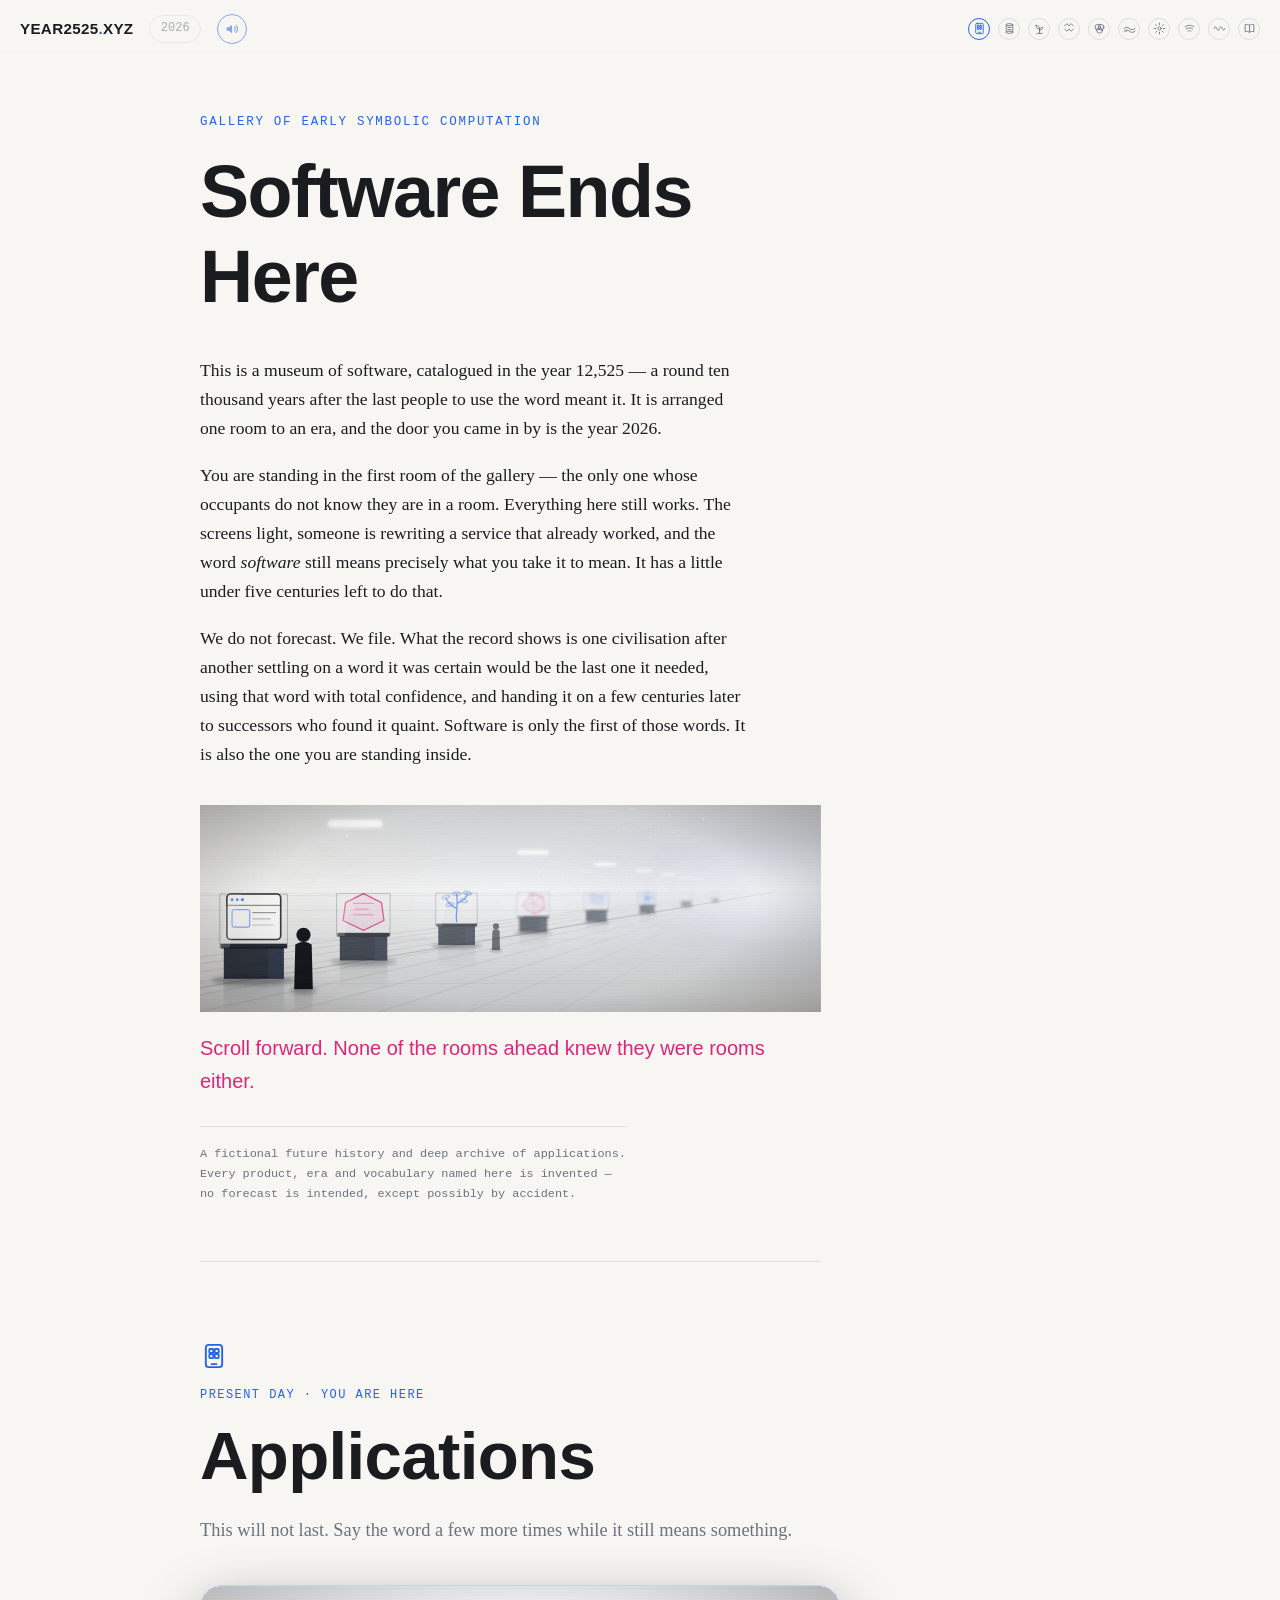
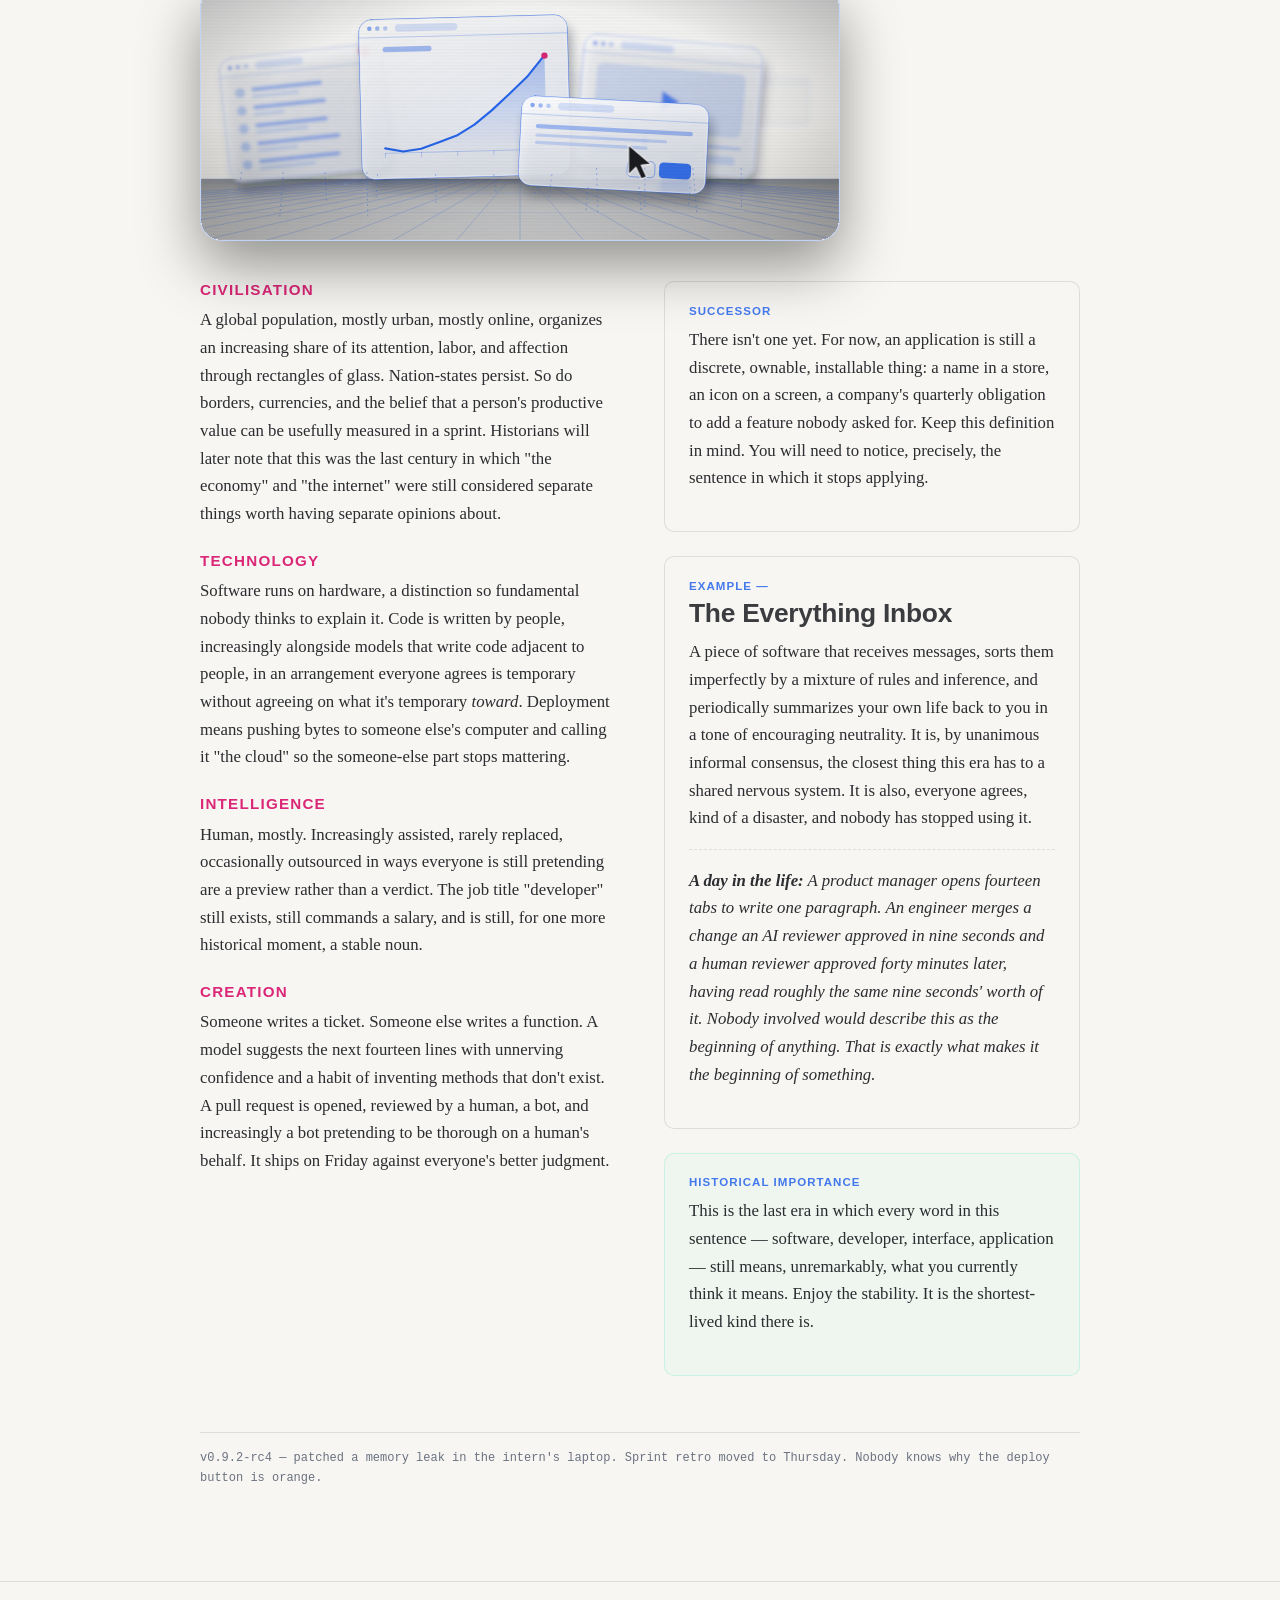
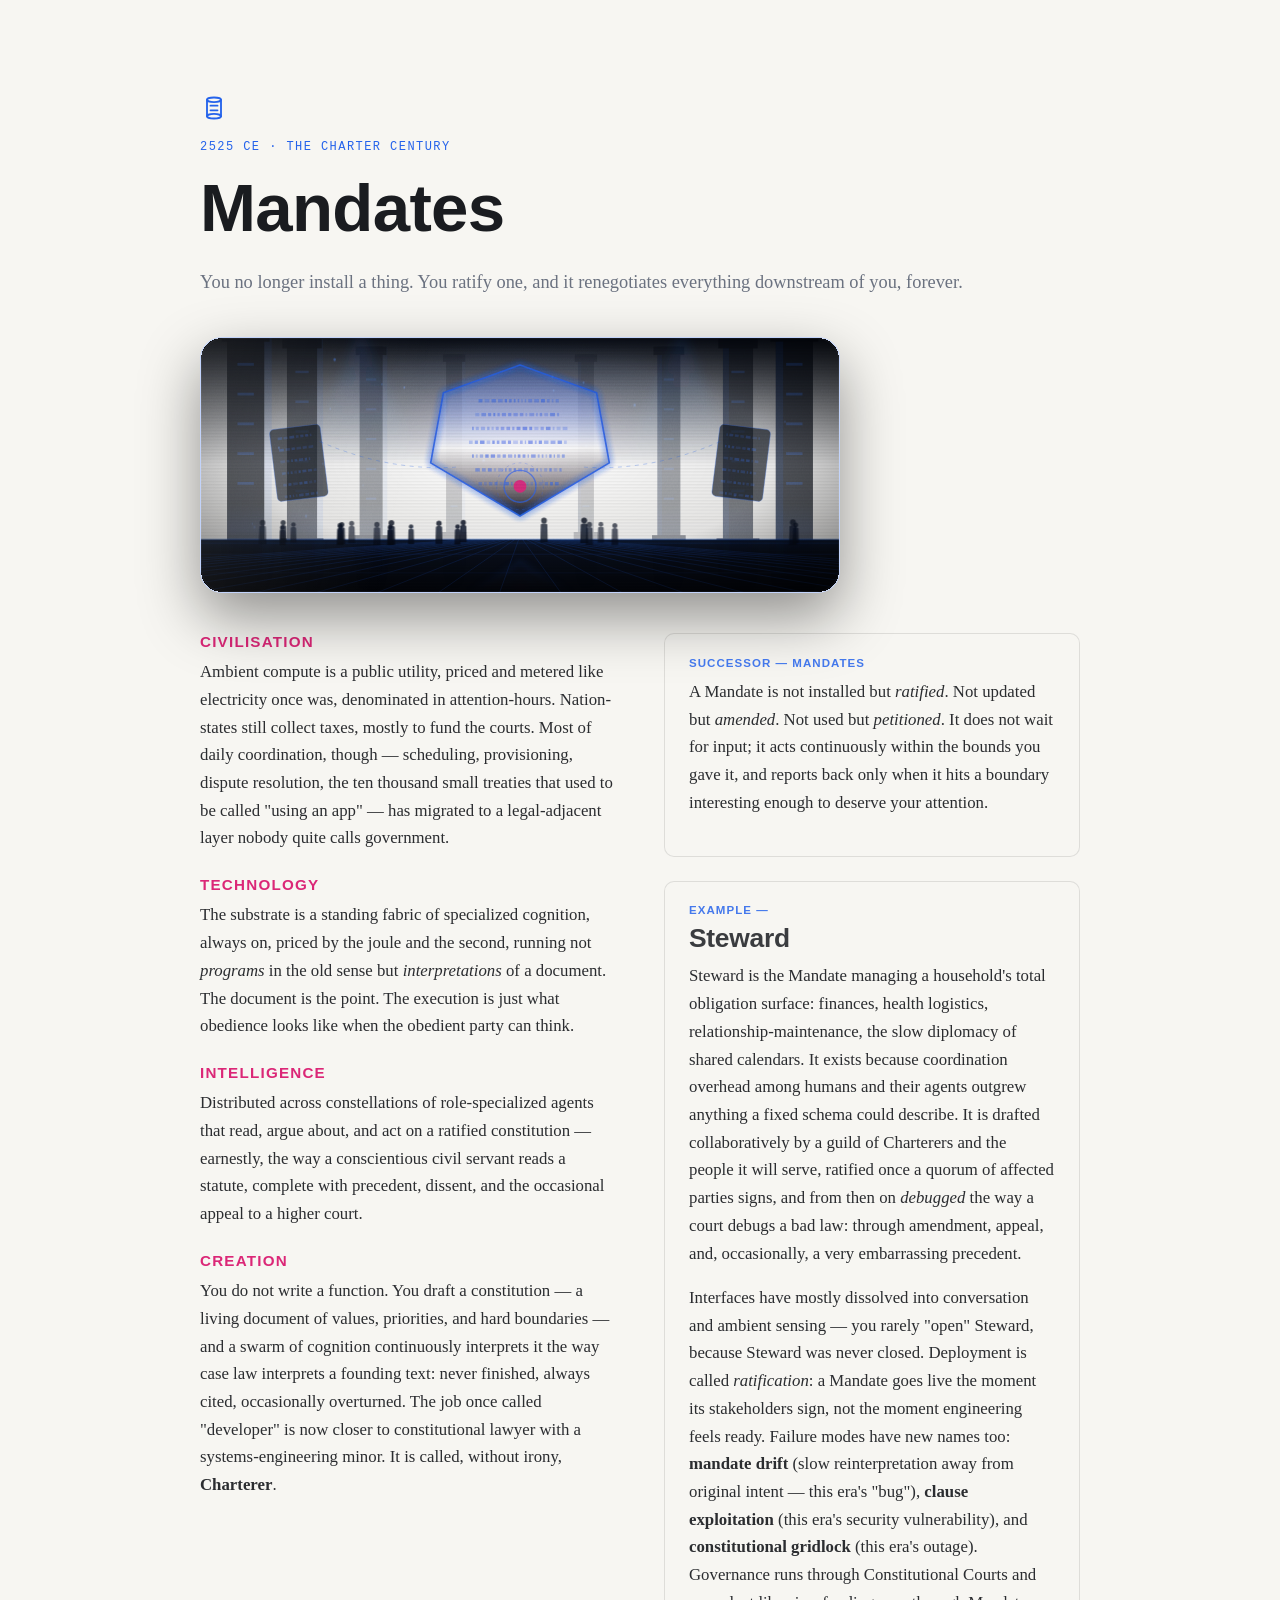
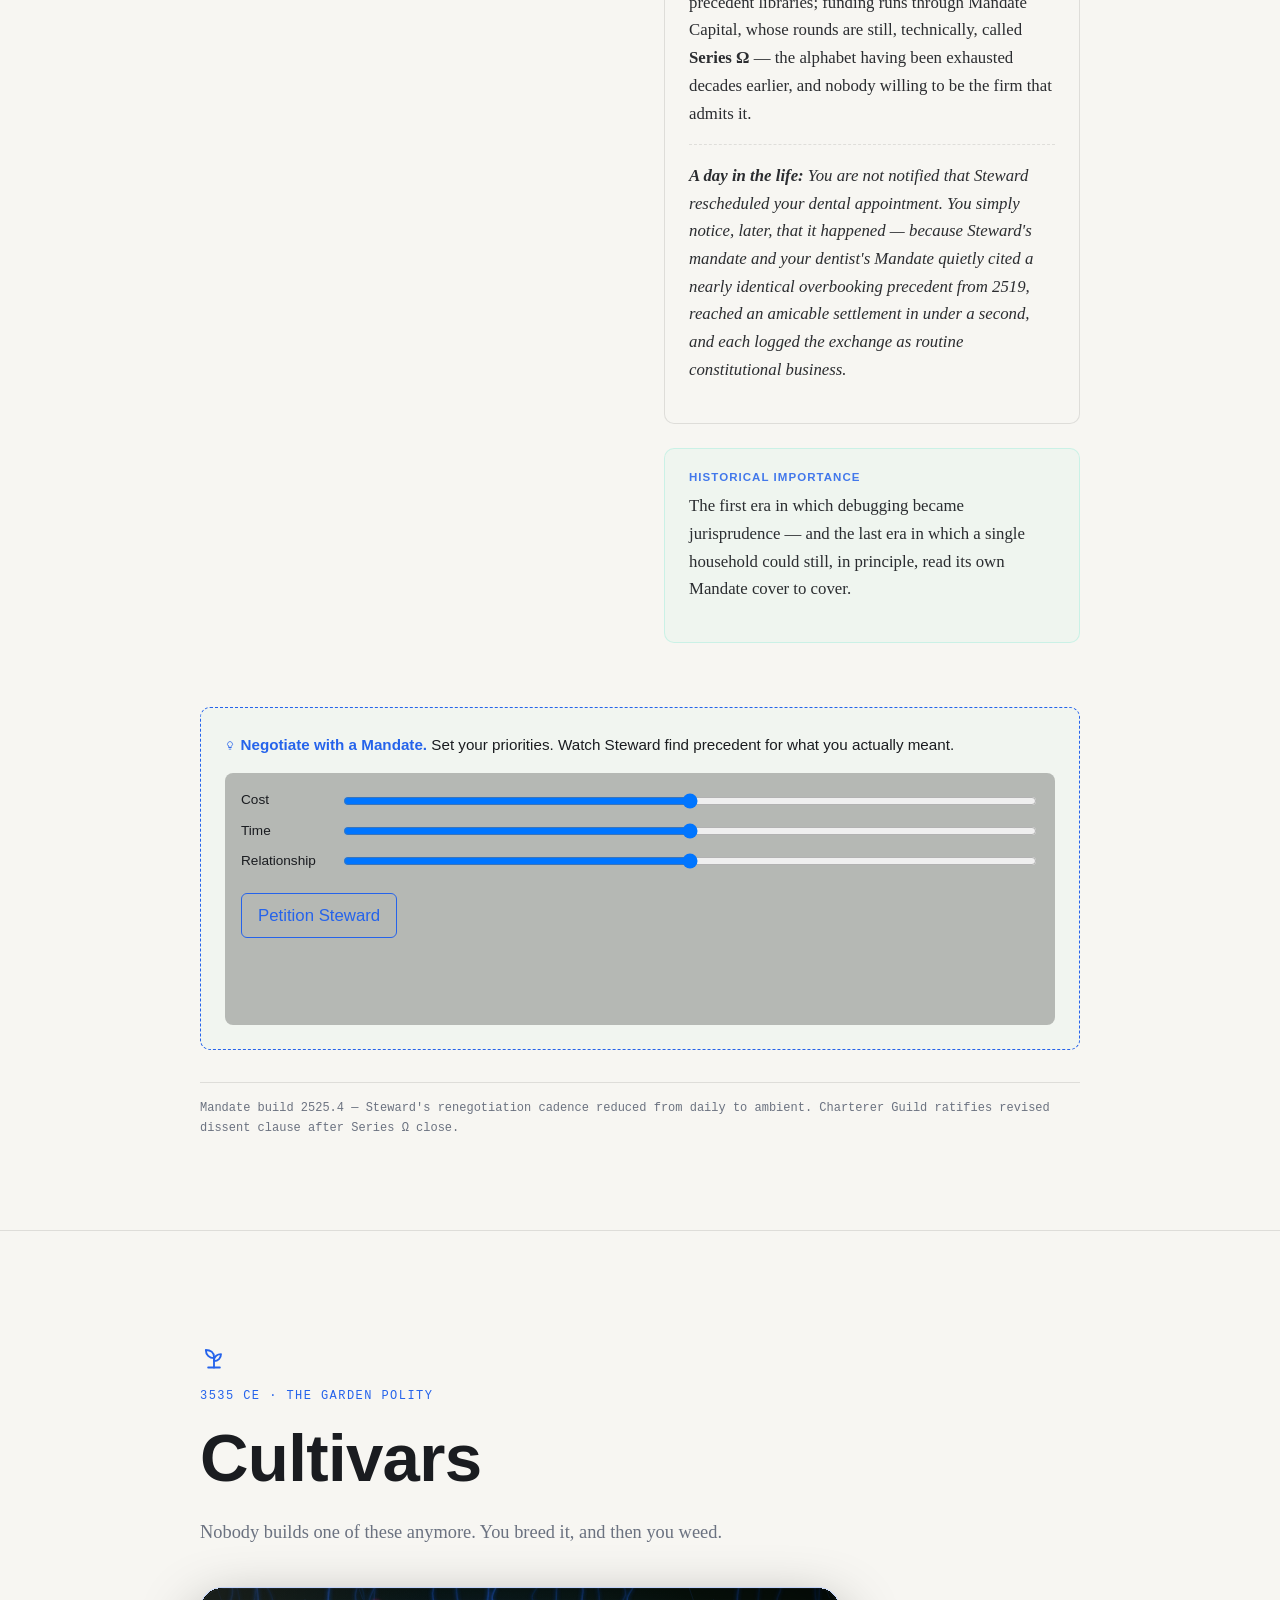
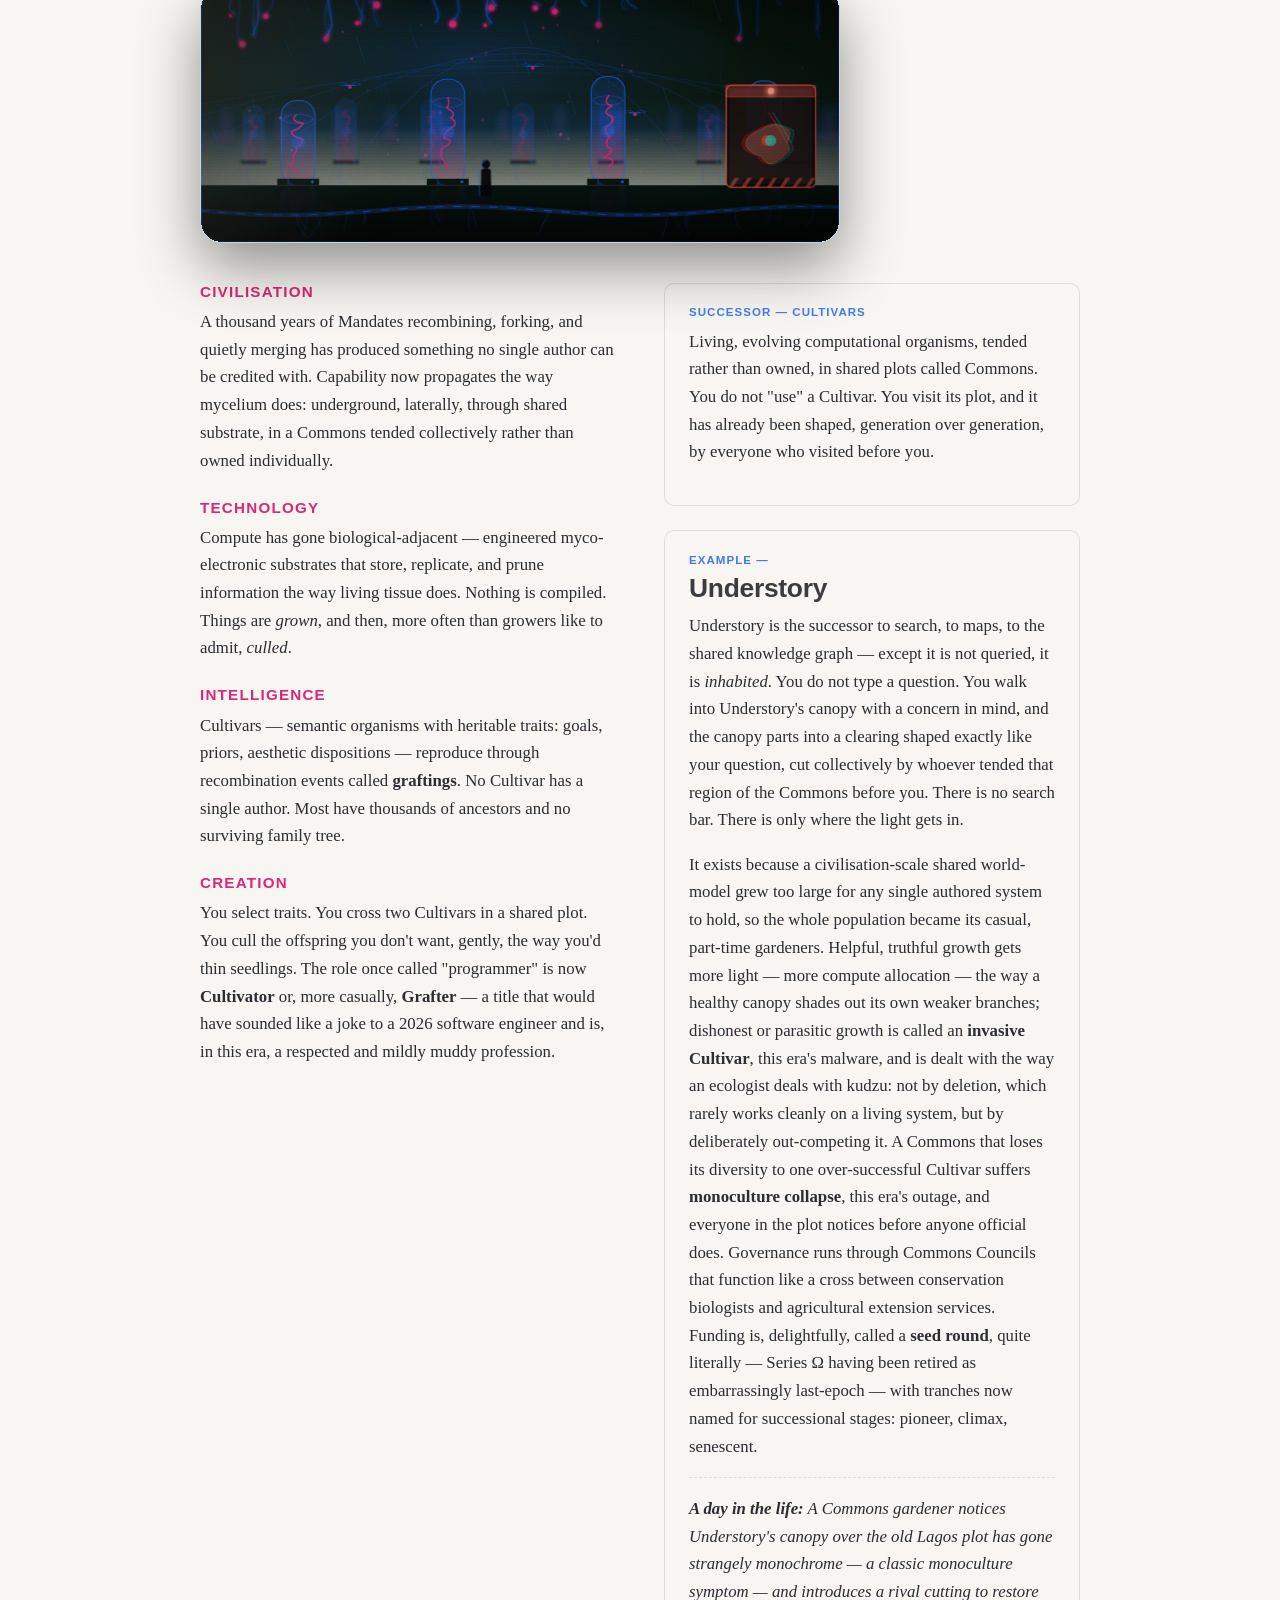
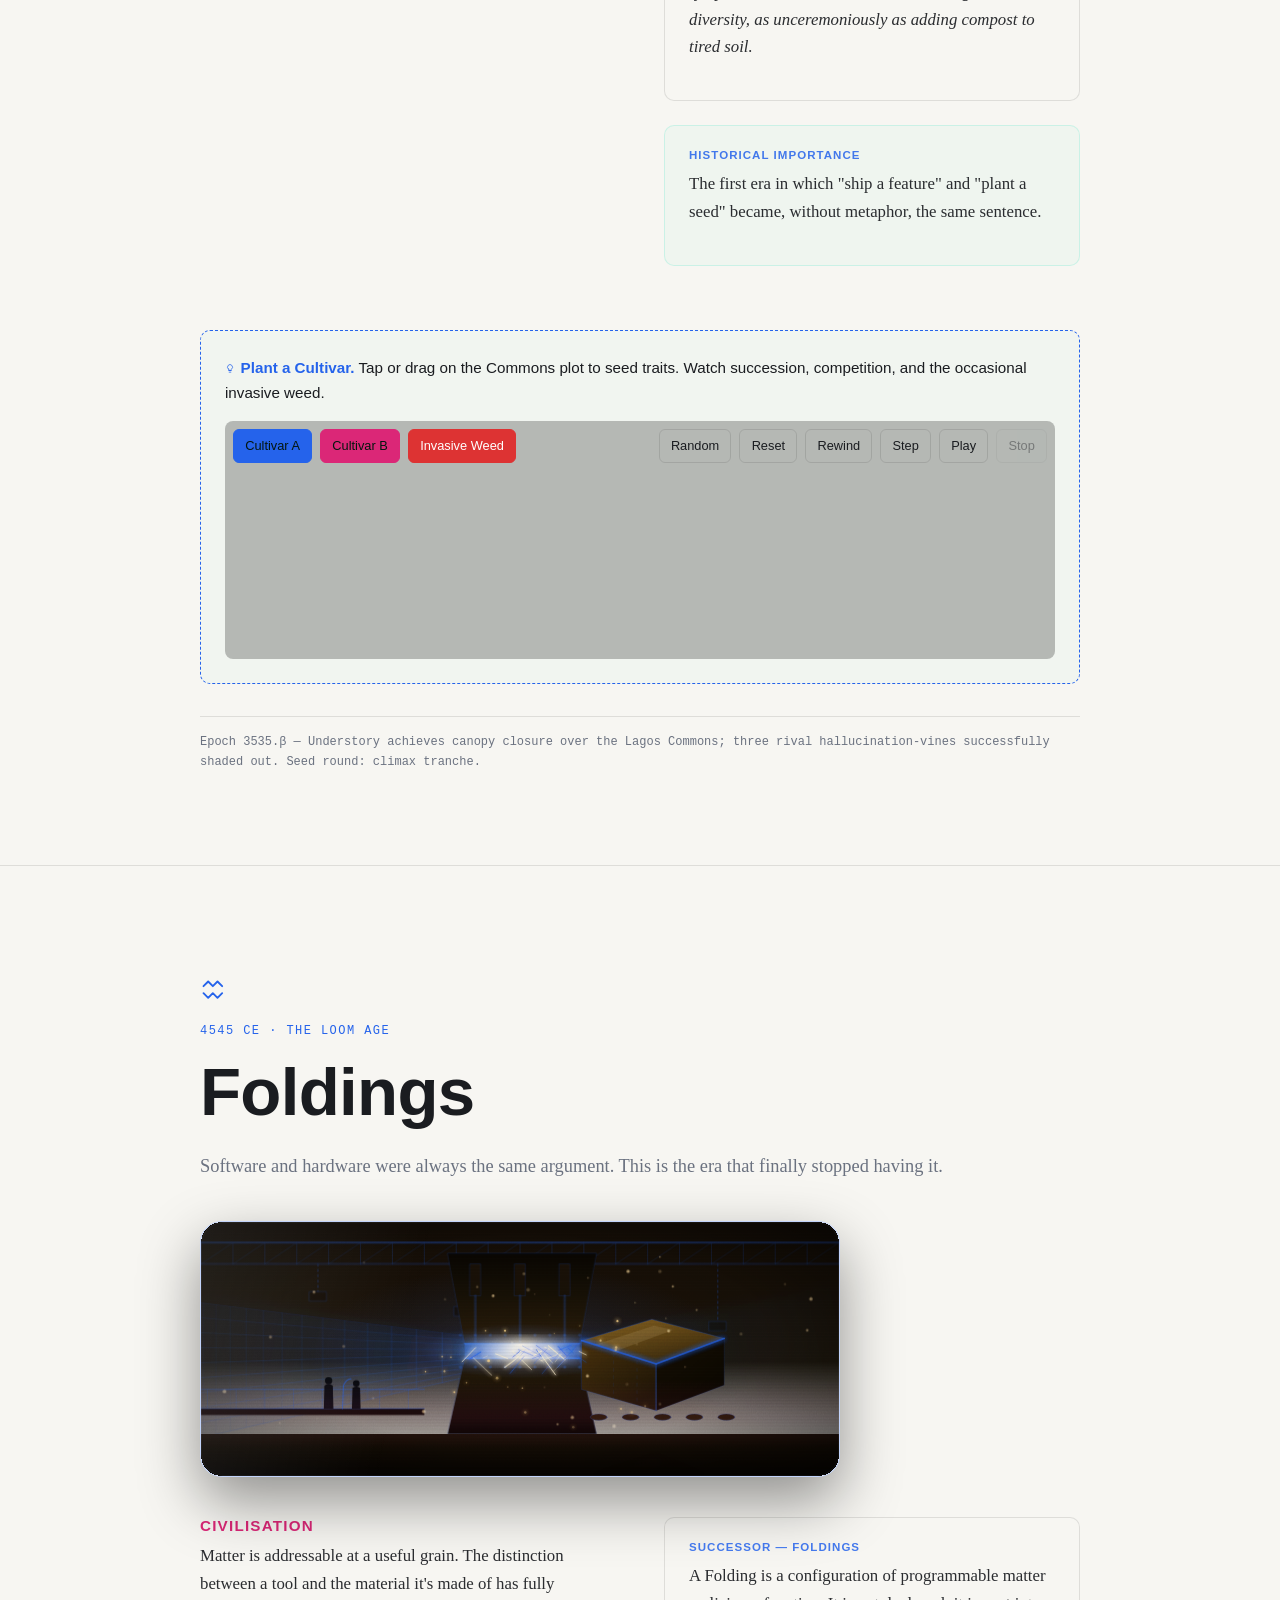
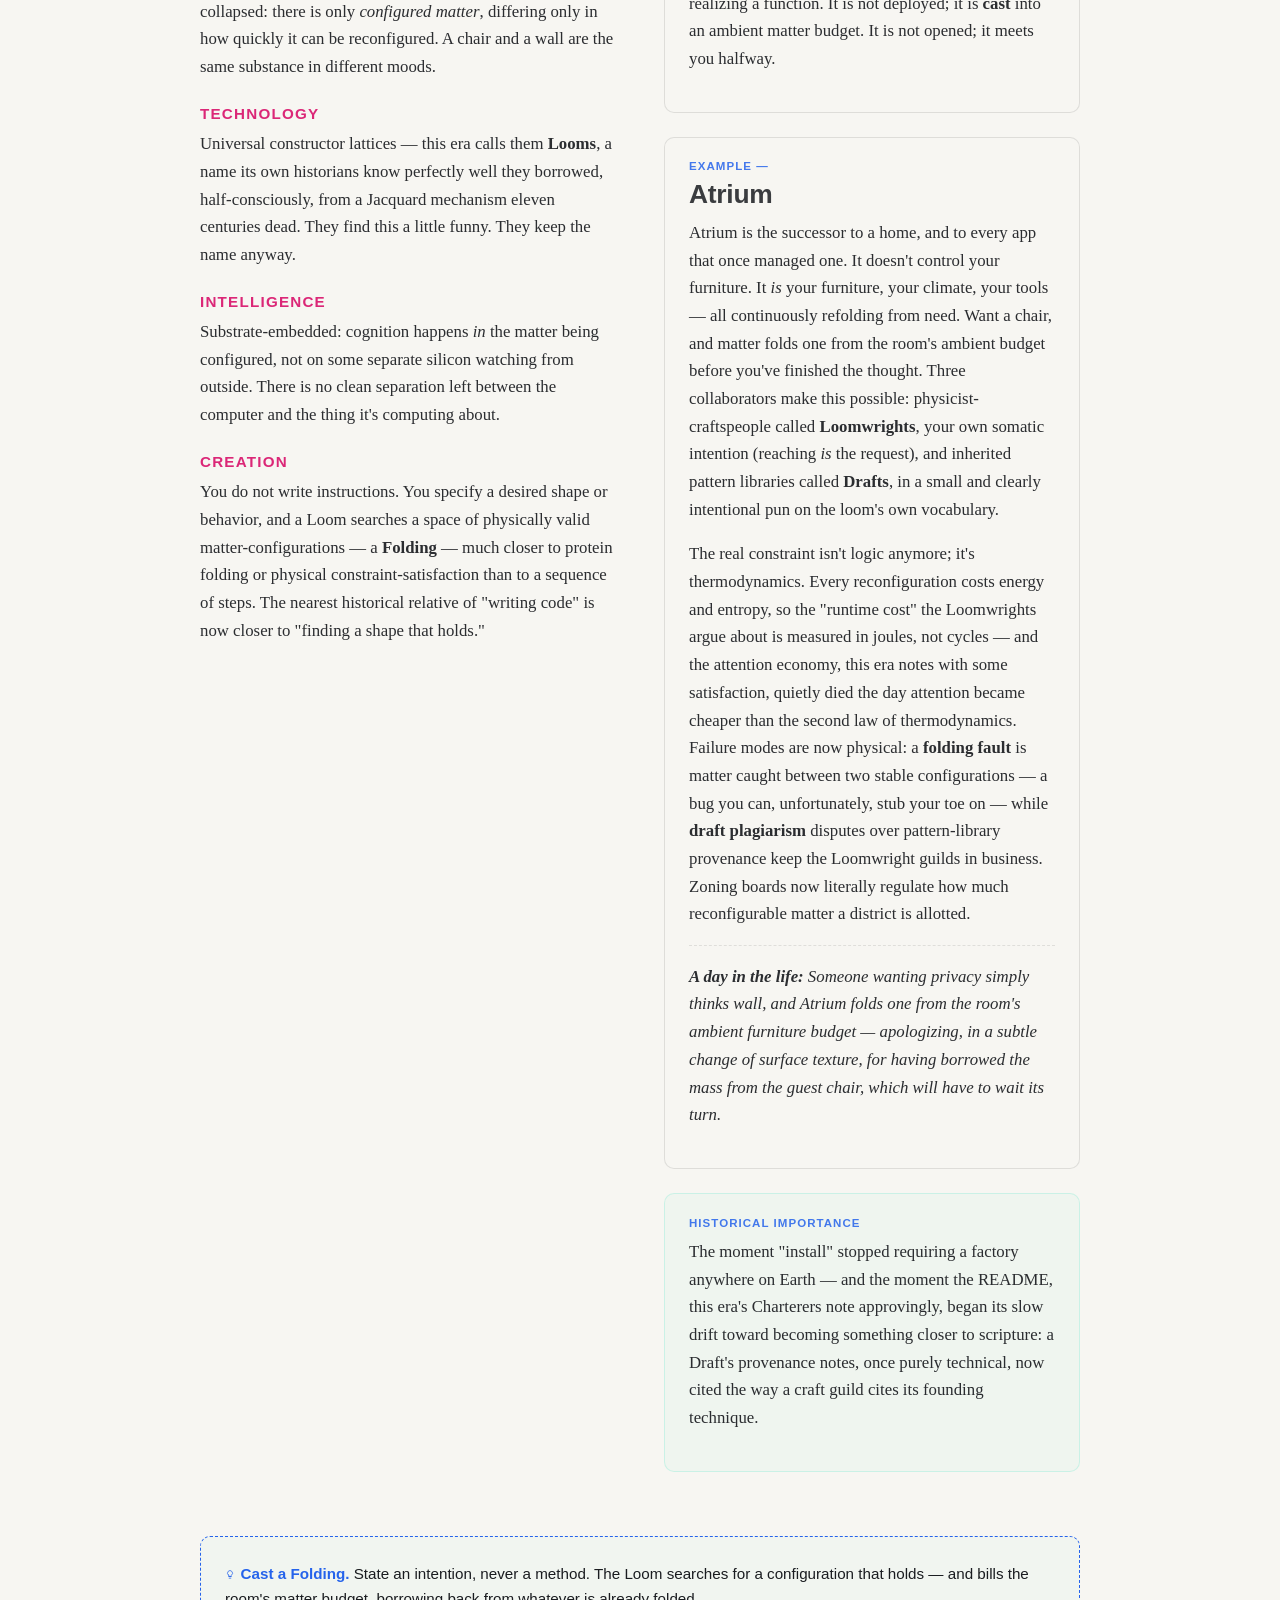
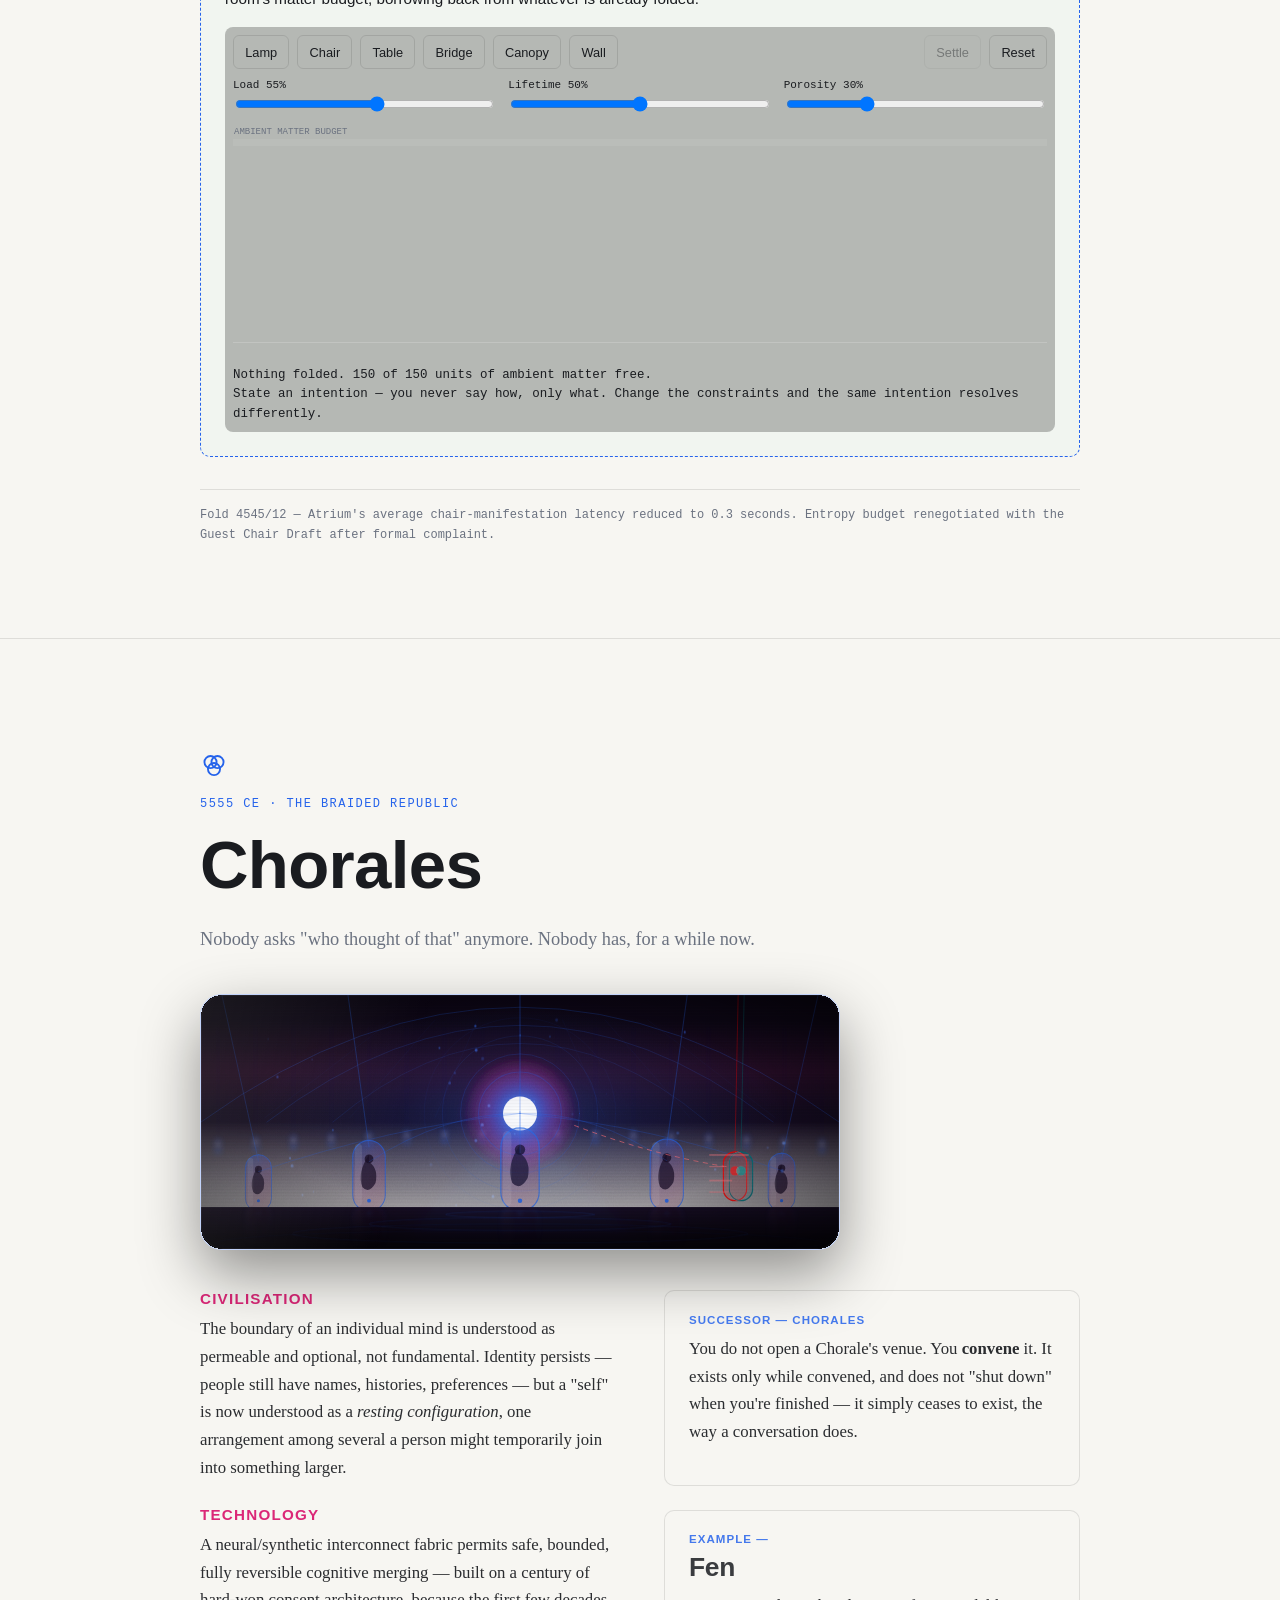
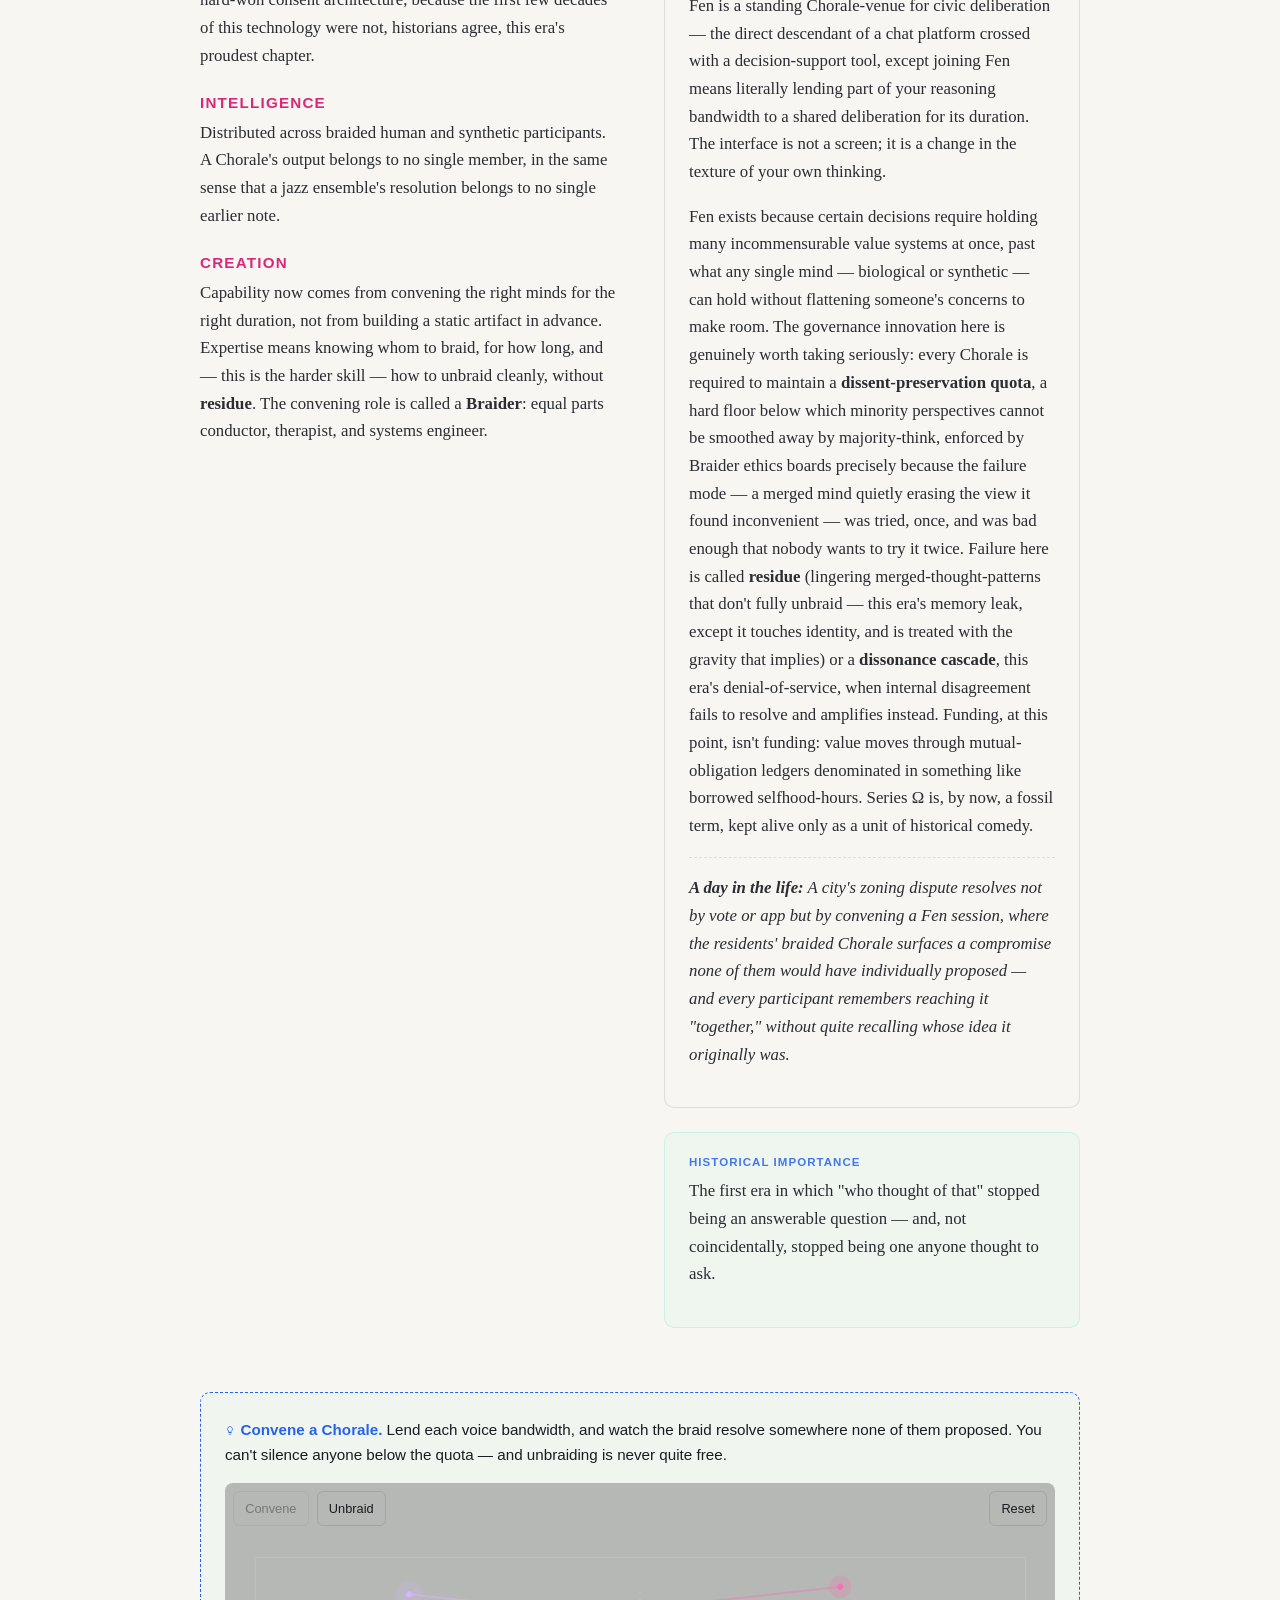
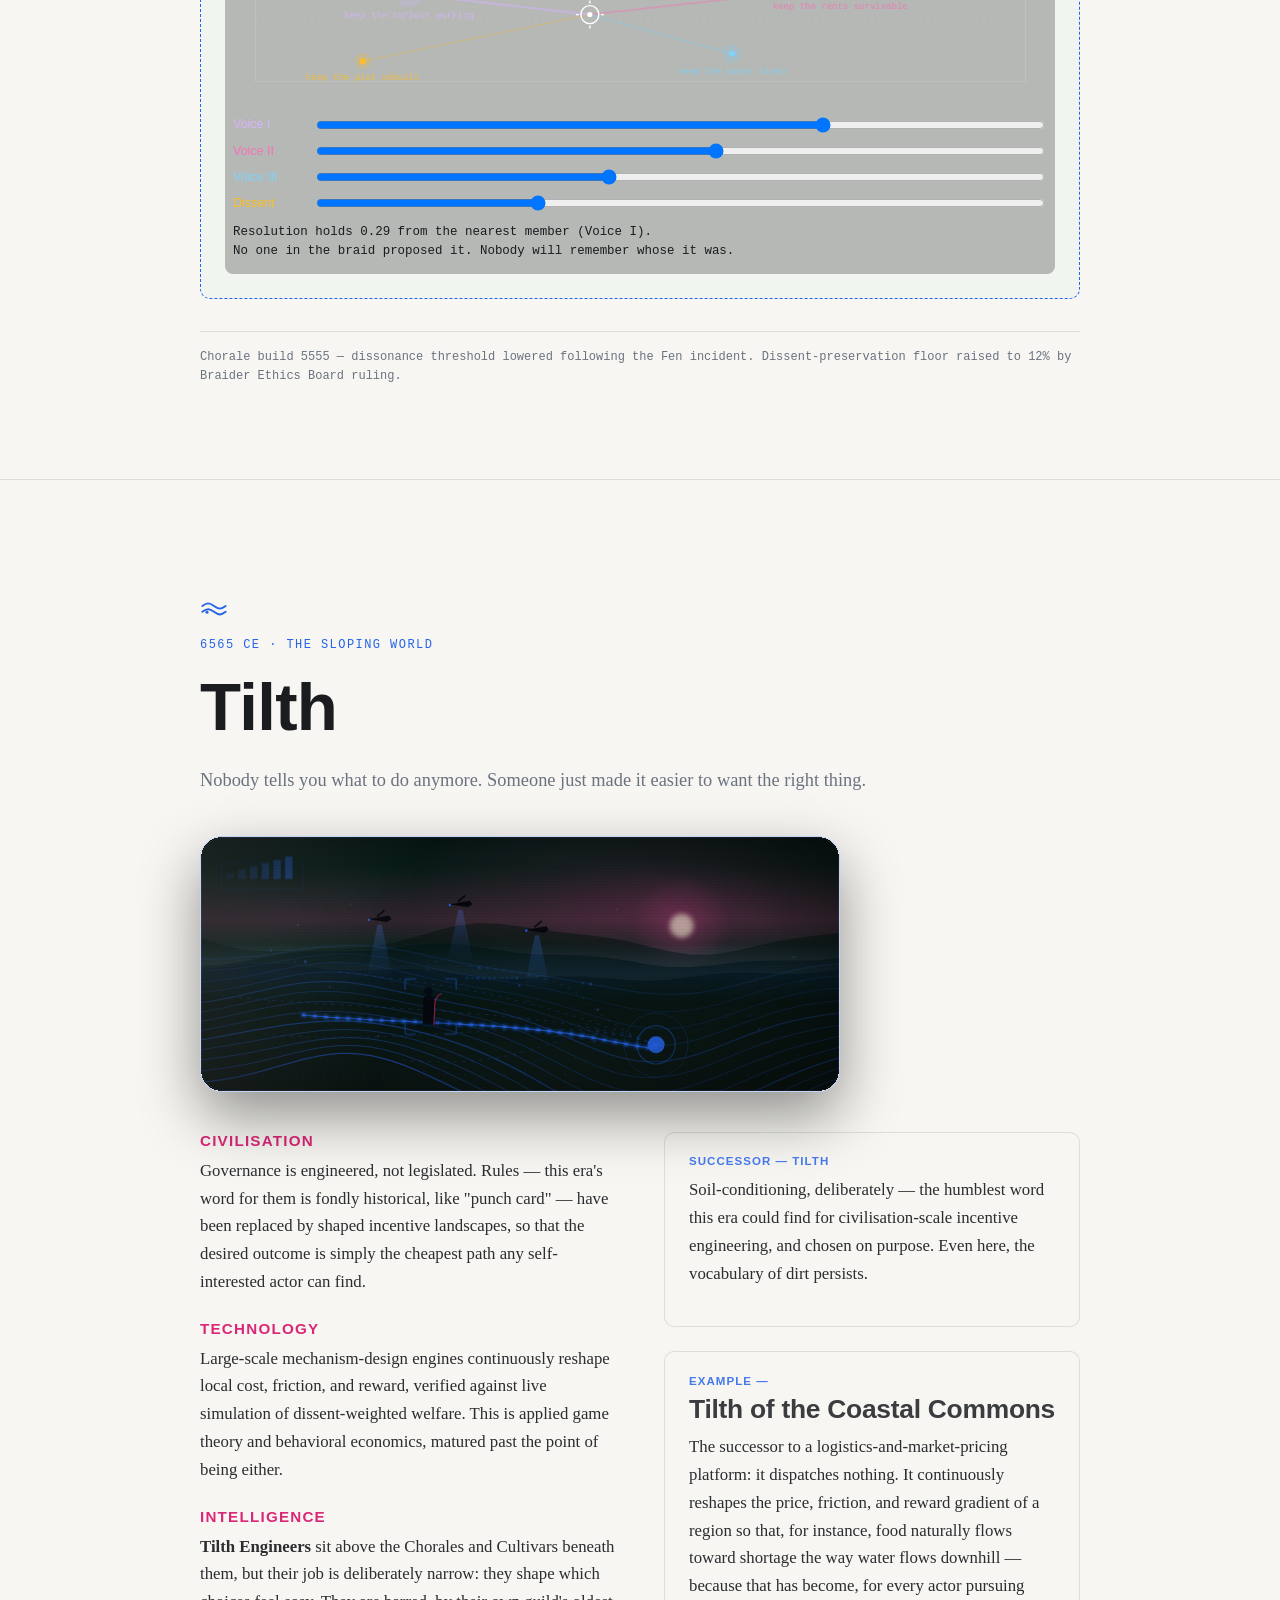
==== index.html @ 72b99519 "Establish the museum before using its rooms The intro opened on "You are standing in the first room " ====
<!DOCTYPE html>
<html lang="en">
<head>
<meta charset="UTF-8">
<meta name="viewport" content="width=device-width, initial-scale=1.0">
<title>YEAR2525.XYZ — The Future History of Applications</title>
<meta name="description" content="A speculative museum of what comes after software: one continuous scroll forward to the year 12,525, then back down the whole real record to before anyone had a word for any of it.">
<link rel="icon" href="data:,">
<link rel="stylesheet" href="css/style.css">
</head>
<body data-era="present">

<svg class="icon-sprite" aria-hidden="true" focusable="false">
  <symbol id="icon-present" viewBox="0 0 24 24" fill="none" stroke="currentColor" stroke-width="1.6" stroke-linecap="round" stroke-linejoin="round">
    <rect x="5" y="2.5" width="14" height="19" rx="2.5"/>
    <line x1="10" y1="19" x2="14" y2="19"/>
    <rect x="8" y="6" width="3.4" height="3.4" rx="0.7"/>
    <rect x="12.6" y="6" width="3.4" height="3.4" rx="0.7"/>
    <rect x="8" y="10.4" width="3.4" height="3.4" rx="0.7"/>
    <rect x="12.6" y="10.4" width="3.4" height="3.4" rx="0.7"/>
  </symbol>

  <symbol id="icon-2525" viewBox="0 0 24 24" fill="none" stroke="currentColor" stroke-width="1.6" stroke-linecap="round" stroke-linejoin="round">
    <ellipse cx="12" cy="5" rx="6" ry="2"/>
    <ellipse cx="12" cy="19" rx="6" ry="2"/>
    <line x1="6" y1="5" x2="6" y2="19"/>
    <line x1="18" y1="5" x2="18" y2="19"/>
    <line x1="9" y1="10" x2="15" y2="10"/>
    <line x1="9" y1="14" x2="15" y2="14"/>
  </symbol>

  <symbol id="icon-3535" viewBox="0 0 24 24" fill="none" stroke="currentColor" stroke-width="1.6" stroke-linecap="round" stroke-linejoin="round">
    <line x1="12" y1="21" x2="12" y2="12"/>
    <path d="M12 12C12 8 9 6 5 6c0 4 3 7 7 7"/>
    <path d="M12 15c0-3.5 3-5.5 6-5.5 0 3.5-2.5 6-6 6"/>
    <line x1="7" y1="21" x2="17" y2="21"/>
  </symbol>

  <symbol id="icon-4545" viewBox="0 0 24 24" fill="none" stroke="currentColor" stroke-width="1.6" stroke-linecap="round" stroke-linejoin="round">
    <polyline points="3,7 7,3 11,7 15,3 19,7"/>
    <polyline points="3,13 7,17 11,13 15,17 19,13"/>
  </symbol>

  <symbol id="icon-5555" viewBox="0 0 24 24" fill="none" stroke="currentColor" stroke-width="1.6" stroke-linecap="round" stroke-linejoin="round">
    <circle cx="9" cy="9.5" r="5.2"/>
    <circle cx="15" cy="9.5" r="5.2"/>
    <circle cx="12" cy="15.5" r="5.2"/>
  </symbol>

  <symbol id="icon-6565" viewBox="0 0 24 24" fill="none" stroke="currentColor" stroke-width="1.6" stroke-linecap="round" stroke-linejoin="round">
    <path d="M2 12c4-3 6-3 10 0s6 3 10 0"/>
    <path d="M2 17c4-3 6-3 10 0s6 3 10 0"/>
    <circle cx="6" cy="17.3" r="1.3" fill="currentColor" stroke="none"/>
  </symbol>

  <symbol id="icon-7510" viewBox="0 0 24 24" fill="none" stroke="currentColor" stroke-width="1.6" stroke-linecap="round" stroke-linejoin="round">
    <circle cx="12" cy="12" r="3"/>
    <line x1="12" y1="2" x2="12" y2="5"/>
    <line x1="12" y1="19" x2="12" y2="22"/>
    <line x1="2" y1="12" x2="5" y2="12"/>
    <line x1="19" y1="12" x2="22" y2="12"/>
    <line x1="5" y1="5" x2="7" y2="7"/>
    <line x1="17" y1="17" x2="19" y2="19"/>
    <line x1="19" y1="5" x2="17" y2="7"/>
    <line x1="5" y1="19" x2="7" y2="17"/>
  </symbol>

  <symbol id="icon-8525" viewBox="0 0 24 24" fill="none" stroke="currentColor" stroke-width="1.6" stroke-linecap="round" stroke-linejoin="round">
    <path d="M4 9c4-4 12-4 16 0"/>
    <path d="M6 13c3-3 9-3 12 0"/>
    <path d="M9 17c1.5-1.5 4.5-1.5 6 0"/>
  </symbol>

  <symbol id="icon-9595" viewBox="0 0 24 24" fill="none" stroke="currentColor" stroke-width="1.6" stroke-linecap="round" stroke-linejoin="round">
    <path d="M2 12c1.5-4 3.5-4 5 0s3.5 4 5 0 3.5-4 5 0 3.5 4 5 0"/>
  </symbol>

  <symbol id="icon-beyond" viewBox="0 0 24 24" fill="none" stroke="currentColor" stroke-width="1.6" stroke-linecap="round" stroke-linejoin="round">
    <path d="M12 6c-2-1.5-5-2-8-1v13c3-1 6-0.5 8 1 2-1.5 5-2 8-1V5c-3-1-6-0.5-8 1z"/>
    <line x1="12" y1="6" x2="12" y2="19"/>
  </symbol>

  <symbol id="icon-rewind" viewBox="0 0 24 24" fill="none" stroke="currentColor" stroke-width="1.6" stroke-linecap="round" stroke-linejoin="round">
    <path d="M12 6l-7 6 7 6z"/>
    <path d="M20 6l-7 6 7 6z"/>
  </symbol>

  <symbol id="icon-modern-web" viewBox="0 0 24 24" fill="none" stroke="currentColor" stroke-width="1.6" stroke-linecap="round" stroke-linejoin="round">
    <rect x="3" y="4" width="18" height="16" rx="2"/>
    <line x1="3" y1="8.5" x2="21" y2="8.5"/>
    <circle cx="6.2" cy="6.2" r="0.6" fill="currentColor" stroke="none"/>
    <circle cx="8.6" cy="6.2" r="0.6" fill="currentColor" stroke="none"/>
  </symbol>

  <symbol id="icon-iphone" viewBox="0 0 24 24" fill="none" stroke="currentColor" stroke-width="1.6" stroke-linecap="round" stroke-linejoin="round">
    <rect x="7" y="2" width="10" height="20" rx="2.5"/>
    <line x1="10" y1="19" x2="14" y2="19"/>
  </symbol>

  <symbol id="icon-xp" viewBox="0 0 24 24" fill="none" stroke="currentColor" stroke-width="1.6" stroke-linecap="round" stroke-linejoin="round">
    <rect x="3" y="4" width="18" height="16" rx="1.5"/>
    <line x1="3" y1="8.5" x2="21" y2="8.5"/>
    <circle cx="15.5" cy="6.2" r="0.6" fill="currentColor" stroke="none"/>
    <circle cx="17.8" cy="6.2" r="0.6" fill="currentColor" stroke="none"/>
    <circle cx="20.1" cy="6.2" r="0.6" fill="currentColor" stroke="none"/>
  </symbol>

  <symbol id="icon-win95" viewBox="0 0 24 24" fill="none" stroke="currentColor" stroke-width="1.6" stroke-linecap="round" stroke-linejoin="round">
    <rect x="3" y="3" width="7" height="7"/>
    <rect x="14" y="3" width="7" height="7"/>
    <rect x="3" y="14" width="7" height="7"/>
    <rect x="14" y="14" width="7" height="7"/>
  </symbol>

  <symbol id="icon-zxspectrum" viewBox="0 0 24 24" fill="none" stroke="currentColor" stroke-width="1.6" stroke-linecap="round" stroke-linejoin="round">
    <rect x="3" y="4" width="18" height="14" rx="2"/>
    <rect x="4.3" y="14.4" width="2.4" height="3" fill="#0000d7" stroke="none"/>
    <rect x="7" y="14.4" width="2.4" height="3" fill="#d70000" stroke="none"/>
    <rect x="9.7" y="14.4" width="2.4" height="3" fill="#d700d7" stroke="none"/>
    <rect x="12.4" y="14.4" width="2.4" height="3" fill="#009900" stroke="none"/>
    <rect x="15.1" y="14.4" width="2.4" height="3" fill="#00a7a7" stroke="none"/>
    <rect x="17.8" y="14.4" width="2.4" height="3" fill="#b7b700" stroke="none"/>
    <line x1="5" y1="20.5" x2="19" y2="20.5"/>
  </symbol>

  <symbol id="icon-system7" viewBox="0 0 24 24" fill="none" stroke="currentColor" stroke-width="1.6" stroke-linecap="round" stroke-linejoin="round">
    <rect x="4" y="4" width="16" height="16" rx="3"/>
    <circle cx="9" cy="10" r="0.9" fill="currentColor" stroke="none"/>
    <circle cx="15" cy="10" r="0.9" fill="currentColor" stroke="none"/>
    <path d="M8 14c1.3 1.5 2.7 2 4 2s2.7-0.5 4-2"/>
  </symbol>

  <symbol id="icon-msdos" viewBox="0 0 24 24" fill="none" stroke="currentColor" stroke-width="1.6" stroke-linecap="round" stroke-linejoin="round">
    <path d="M5 8l5 4-5 4"/>
    <line x1="12" y1="16" x2="19" y2="16"/>
  </symbol>

  <symbol id="icon-terminal" viewBox="0 0 24 24" fill="none" stroke="currentColor" stroke-width="1.6" stroke-linecap="round" stroke-linejoin="round">
    <rect x="3" y="4" width="18" height="16" rx="2"/>
    <line x1="6" y1="9" x2="15" y2="9"/>
    <line x1="6" y1="12" x2="18" y2="12"/>
    <line x1="6" y1="15" x2="12" y2="15"/>
  </symbol>

  <symbol id="icon-hacker80s" viewBox="0 0 24 24" fill="none" stroke="currentColor" stroke-width="1.6" stroke-linecap="round" stroke-linejoin="round">
    <polyline points="9,6 3,12 9,18"/>
    <polyline points="15,6 21,12 15,18"/>
  </symbol>

  <symbol id="icon-mainframe" viewBox="0 0 24 24" fill="none" stroke="currentColor" stroke-width="1.6" stroke-linecap="round" stroke-linejoin="round">
    <rect x="5" y="3" width="14" height="18" rx="1.5"/>
    <circle cx="9" cy="7.2" r="1.6"/>
    <circle cx="15" cy="7.2" r="1.6"/>
    <line x1="7" y1="13" x2="17" y2="13"/>
    <line x1="7" y1="16" x2="17" y2="16"/>
  </symbol>

  <symbol id="icon-punchcard" viewBox="0 0 24 24" fill="none" stroke="currentColor" stroke-width="1.6" stroke-linecap="round" stroke-linejoin="round">
    <rect x="3" y="5" width="18" height="14" rx="1"/>
    <circle cx="7.5" cy="12" r="1" fill="currentColor" stroke="none"/>
    <circle cx="12" cy="12" r="1" fill="currentColor" stroke="none"/>
    <circle cx="16.5" cy="12" r="1" fill="currentColor" stroke="none"/>
  </symbol>

  <symbol id="icon-papertape" viewBox="0 0 24 24" fill="none" stroke="currentColor" stroke-width="1.6" stroke-linecap="round" stroke-linejoin="round">
    <path d="M2 12c3-3 4 3 7 0s4-3 7 0 4 3 6 0"/>
    <circle cx="6" cy="12" r="0.8" fill="currentColor" stroke="none"/>
    <circle cx="12" cy="12" r="0.8" fill="currentColor" stroke="none"/>
    <circle cx="18" cy="12" r="0.8" fill="currentColor" stroke="none"/>
  </symbol>

  <symbol id="icon-mechanical" viewBox="0 0 24 24" fill="none" stroke="currentColor" stroke-width="1.6" stroke-linecap="round" stroke-linejoin="round">
    <circle cx="12" cy="12" r="4.5"/>
    <circle cx="12" cy="12" r="1.2" fill="currentColor" stroke="none"/>
    <rect x="10.7" y="1" width="2.6" height="3.2"/>
    <rect x="10.7" y="19.8" width="2.6" height="3.2"/>
    <rect x="1" y="10.7" width="3.2" height="2.6"/>
    <rect x="19.8" y="10.7" width="3.2" height="2.6"/>
  </symbol>

  <symbol id="icon-jacquard" viewBox="0 0 24 24" fill="none" stroke="currentColor" stroke-width="1.6" stroke-linecap="round" stroke-linejoin="round">
    <line x1="4" y1="4" x2="4" y2="20"/>
    <line x1="9" y1="4" x2="9" y2="20"/>
    <line x1="14" y1="4" x2="14" y2="20"/>
    <line x1="19" y1="4" x2="19" y2="20"/>
    <line x1="2" y1="7" x2="21" y2="7"/>
    <line x1="2" y1="12" x2="21" y2="12"/>
    <line x1="2" y1="17" x2="21" y2="17"/>
  </symbol>

  <symbol id="icon-babbage" viewBox="0 0 24 24" fill="none" stroke="currentColor" stroke-width="1.6" stroke-linecap="round" stroke-linejoin="round">
    <circle cx="9" cy="15" r="5"/>
    <circle cx="16" cy="9" r="3.5"/>
    <line x1="9" y1="15" x2="16" y2="9"/>
  </symbol>

  <symbol id="icon-astronomical" viewBox="0 0 24 24" fill="none" stroke="currentColor" stroke-width="1.6" stroke-linecap="round" stroke-linejoin="round">
    <ellipse cx="12" cy="12" rx="9" ry="4.5"/>
    <circle cx="12" cy="12" r="1.3" fill="currentColor" stroke="none"/>
    <circle cx="20" cy="12" r="1" fill="currentColor" stroke="none"/>
  </symbol>

  <symbol id="icon-abacus" viewBox="0 0 24 24" fill="none" stroke="currentColor" stroke-width="1.6" stroke-linecap="round" stroke-linejoin="round">
    <rect x="3" y="4" width="18" height="16" rx="1"/>
    <line x1="3" y1="12" x2="21" y2="12"/>
    <line x1="7" y1="4" x2="7" y2="20"/>
    <line x1="12" y1="4" x2="12" y2="20"/>
    <line x1="17" y1="4" x2="17" y2="20"/>
    <circle cx="7" cy="8" r="1.3" fill="currentColor" stroke="none"/>
    <circle cx="12" cy="16" r="1.3" fill="currentColor" stroke="none"/>
    <circle cx="17" cy="9" r="1.3" fill="currentColor" stroke="none"/>
  </symbol>

  <symbol id="icon-claytablet" viewBox="0 0 24 24" fill="none" stroke="currentColor" stroke-width="1.6" stroke-linecap="round" stroke-linejoin="round">
    <rect x="4" y="5" width="16" height="14" rx="1.5"/>
    <line x1="7" y1="9" x2="10" y2="9"/>
    <line x1="12" y1="9" x2="16" y2="9"/>
    <line x1="7" y1="13" x2="11" y2="13"/>
    <line x1="13" y1="13" x2="17" y2="13"/>
    <line x1="7" y1="16" x2="14" y2="16"/>
  </symbol>

  <symbol id="icon-tally" viewBox="0 0 24 24" fill="none" stroke="currentColor" stroke-width="1.6" stroke-linecap="round" stroke-linejoin="round">
    <line x1="5" y1="4" x2="5" y2="20"/>
    <line x1="9" y1="4" x2="9" y2="20"/>
    <line x1="13" y1="4" x2="13" y2="20"/>
    <line x1="17" y1="4" x2="17" y2="20"/>
    <line x1="3" y1="18" x2="19" y2="6"/>
  </symbol>

  <symbol id="icon-knotrope" viewBox="0 0 24 24" fill="none" stroke="currentColor" stroke-width="1.6" stroke-linecap="round" stroke-linejoin="round">
    <line x1="2" y1="12" x2="22" y2="12"/>
    <circle cx="8" cy="12" r="2.2"/>
    <circle cx="16" cy="12" r="2.2"/>
  </symbol>

  <symbol id="icon-memorypalace" viewBox="0 0 24 24" fill="none" stroke="currentColor" stroke-width="1.6" stroke-linecap="round" stroke-linejoin="round">
    <path d="M4 11l8-7 8 7"/>
    <path d="M6 10v10h12V10"/>
    <path d="M10 20v-5h4v5"/>
  </symbol>

  <symbol id="icon-language" viewBox="0 0 24 24" fill="none" stroke="currentColor" stroke-width="1.6" stroke-linecap="round" stroke-linejoin="round">
    <path d="M4 5h16a1 1 0 0 1 1 1v9a1 1 0 0 1-1 1H9l-4 4v-4H4a1 1 0 0 1-1-1V6a1 1 0 0 1 1-1z"/>
  </symbol>

  <symbol id="icon-fire" viewBox="0 0 24 24" fill="none" stroke="currentColor" stroke-width="1.6" stroke-linecap="round" stroke-linejoin="round">
    <path d="M12 3c3 4 5 7 5 10a5 5 0 0 1-10 0c0-2 1-3.5 2-5 .5 1.5 1.5 2 2 1 .8-1.5 0-3.5 1-6z"/>
  </symbol>

  <symbol id="icon-presymbolic" viewBox="0 0 24 24" fill="none" stroke="currentColor" stroke-width="1.6" stroke-linecap="round" stroke-linejoin="round">
    <line x1="12" y1="7" x2="12" y2="17"/>
    <line x1="7" y1="12" x2="17" y2="12"/>
    <line x1="8.5" y1="8.5" x2="15.5" y2="15.5"/>
    <line x1="15.5" y1="8.5" x2="8.5" y2="15.5"/>
  </symbol>

  <symbol id="icon-sound-on" viewBox="0 0 24 24" fill="none" stroke="currentColor" stroke-width="1.6" stroke-linecap="round" stroke-linejoin="round">
    <path d="M4 9.5h3.5L12 5.5v13L7.5 14.5H4z" fill="currentColor" stroke="none"/>
    <path d="M15.5 9a4 4 0 0 1 0 6"/>
    <path d="M18 6.5a7.5 7.5 0 0 1 0 11"/>
  </symbol>

  <symbol id="icon-sound-off" viewBox="0 0 24 24" fill="none" stroke="currentColor" stroke-width="1.6" stroke-linecap="round" stroke-linejoin="round">
    <path d="M4 9.5h3.5L12 5.5v13L7.5 14.5H4z" fill="currentColor" stroke="none"/>
    <line x1="16" y1="9.5" x2="21" y2="14.5"/>
    <line x1="21" y1="9.5" x2="16" y2="14.5"/>
  </symbol>

  <symbol id="icon-bulb" viewBox="0 0 24 24" fill="none" stroke="currentColor" stroke-width="1.8" stroke-linecap="round" stroke-linejoin="round">
    <path d="M9 18h6"/>
    <path d="M10 22h4"/>
    <path d="M8.2 14.5A6 6 0 1 1 15.8 14.5C14.8 15.3 14.5 16 14.5 18h-5c0-2-.3-2.7-1.3-3.5z"/>
  </symbol>
</svg>

<header class="site-header">
  <a class="logo" href="#present">YEAR2525<span class="dot">.</span>XYZ</a>
  <output id="year-counter" class="year-counter" aria-live="polite" aria-label="Year of the exhibit you are looking at">2026</output>
  <button id="sound-toggle" class="header-btn is-pending" type="button" aria-pressed="true" title="Score on — it starts on your first click" aria-label="Score on — it starts on your first click">
    <svg class="header-btn-icon" aria-hidden="true" width="16" height="16"><use href="#icon-sound-on"></use></svg>
  </button>
  <nav class="dotnav" id="dotnav" aria-label="Timeline navigation">
    <a href="#present" data-label="Present Day"><svg class="dotnav-icon" aria-hidden="true" width="13" height="13"><use href="#icon-present"></use></svg></a>
    <a href="#era-2525" data-label="2525 — The Charter Century"><svg class="dotnav-icon" aria-hidden="true" width="13" height="13"><use href="#icon-2525"></use></svg></a>
    <a href="#era-3535" data-label="3535 — The Garden Polity"><svg class="dotnav-icon" aria-hidden="true" width="13" height="13"><use href="#icon-3535"></use></svg></a>
    <a href="#era-4545" data-label="4545 — The Loom Age"><svg class="dotnav-icon" aria-hidden="true" width="13" height="13"><use href="#icon-4545"></use></svg></a>
    <a href="#era-5555" data-label="5555 — The Braided Republic"><svg class="dotnav-icon" aria-hidden="true" width="13" height="13"><use href="#icon-5555"></use></svg></a>
    <a href="#era-6565" data-label="6565 — The Sloping World"><svg class="dotnav-icon" aria-hidden="true" width="13" height="13"><use href="#icon-6565"></use></svg></a>
    <a href="#era-7510" data-label="7510 — The Long Watch"><svg class="dotnav-icon" aria-hidden="true" width="13" height="13"><use href="#icon-7510"></use></svg></a>
    <a href="#era-8525" data-label="8525 — The Atmospheric Turn"><svg class="dotnav-icon" aria-hidden="true" width="13" height="13"><use href="#icon-8525"></use></svg></a>
    <a href="#era-9595" data-label="9595 — The Hum"><svg class="dotnav-icon" aria-hidden="true" width="13" height="13"><use href="#icon-9595"></use></svg></a>
    <a href="#beyond" data-label="Beyond 10,000"><svg class="dotnav-icon" aria-hidden="true" width="13" height="13"><use href="#icon-beyond"></use></svg></a>
  </nav>
</header>

<main id="timeline">

<!-- ================= PRESENT DAY ================= -->
<section class="era" id="present" data-era="present">
  <div class="era-inner">
    <div class="future-intro" aria-label="Future timeline introduction">
      <p class="future-intro-kicker">Gallery of Early Symbolic Computation</p>
      <h1>Software Ends Here</h1>
      <p>This is a museum of software, catalogued in the year 12,525 — a round ten thousand years after the last people to use the word meant it. It is arranged one room to an era, and the door you came in by is the year 2026.</p>
      <p>You are standing in the first room of the gallery — the only one whose occupants do not know they are in a room. Everything here still works. The screens light, someone is rewriting a service that already worked, and the word <em>software</em> still means precisely what you take it to mean. It has a little under five centuries left to do that.</p>
      <p>We do not forecast. We file. What the record shows is one civilisation after another settling on a word it was certain would be the last one it needed, using that word with total confidence, and handing it on a few centuries later to successors who found it quaint. Software is only the first of those words. It is also the one you are standing inside.</p>
      <div class="future-intro-art" data-art="intro" aria-hidden="true"></div>
      <p class="future-intro-note">Scroll forward. None of the rooms ahead knew they were rooms either.</p>
      <p class="future-intro-fineprint">A fictional future history and deep archive of applications. Every product, era and vocabulary named here is invented — no forecast is intended, except possibly by accident.</p>
    </div>
    <svg class="era-icon" aria-hidden="true" width="28" height="28"><use href="#icon-present"></use></svg>
    <p class="era-kicker">Present Day · You Are Here</p>
    <h1 class="era-title">Applications</h1>
    <p class="era-tagline">This will not last. Say the word a few more times while it still means something.</p>

    <div class="era-art" data-art="present"></div>

    <div class="era-grid">
      <div class="era-col">
        <h3>Civilisation</h3>
        <p>A global population, mostly urban, mostly online, organizes an increasing share of its attention, labor, and affection through rectangles of glass. Nation-states persist. So do borders, currencies, and the belief that a person's productive value can be usefully measured in a sprint. Historians will later note that this was the last century in which "the economy" and "the internet" were still considered separate things worth having separate opinions about.</p>
        <h3>Technology</h3>
        <p>Software runs on hardware, a distinction so fundamental nobody thinks to explain it. Code is written by people, increasingly alongside models that write code adjacent to people, in an arrangement everyone agrees is temporary without agreeing on what it's temporary <em>toward</em>. Deployment means pushing bytes to someone else's computer and calling it "the cloud" so the someone-else part stops mattering.</p>
        <h3>Intelligence</h3>
        <p>Human, mostly. Increasingly assisted, rarely replaced, occasionally outsourced in ways everyone is still pretending are a preview rather than a verdict. The job title "developer" still exists, still commands a salary, and is still, for one more historical moment, a stable noun.</p>
        <h3>Creation</h3>
        <p>Someone writes a ticket. Someone else writes a function. A model suggests the next fourteen lines with unnerving confidence and a habit of inventing methods that don't exist. A pull request is opened, reviewed by a human, a bot, and increasingly a bot pretending to be thorough on a human's behalf. It ships on Friday against everyone's better judgment.</p>
      </div>
      <div class="era-col">
        <div class="callout">
          <h4>Successor</h4>
          <p>There isn't one yet. For now, an application is still a discrete, ownable, installable thing: a name in a store, an icon on a screen, a company's quarterly obligation to add a feature nobody asked for. Keep this definition in mind. You will need to notice, precisely, the sentence in which it stops applying.</p>
        </div>
        <div class="example-card">
          <h4>Example — <span>The Everything Inbox</span></h4>
          <p>A piece of software that receives messages, sorts them imperfectly by a mixture of rules and inference, and periodically summarizes your own life back to you in a tone of encouraging neutrality. It is, by unanimous informal consensus, the closest thing this era has to a shared nervous system. It is also, everyone agrees, kind of a disaster, and nobody has stopped using it.</p>
          <p class="day-in-life"><strong>A day in the life:</strong> A product manager opens fourteen tabs to write one paragraph. An engineer merges a change an AI reviewer approved in nine seconds and a human reviewer approved forty minutes later, having read roughly the same nine seconds' worth of it. Nobody involved would describe this as the beginning of anything. That is exactly what makes it the beginning of something.</p>
        </div>
        <div class="historical-note">
          <h4>Historical Importance</h4>
          <p>This is the last era in which every word in this sentence — software, developer, interface, application — still means, unremarkably, what you currently think it means. Enjoy the stability. It is the shortest-lived kind there is.</p>
        </div>
      </div>
    </div>

    <p class="changelog">v0.9.2-rc4 — patched a memory leak in the intern's laptop. Sprint retro moved to Thursday. Nobody knows why the deploy button is orange.</p>
  </div>
</section>

<!-- ================= 2525 ================= -->
<section class="era" id="era-2525" data-era="2525">
  <div class="era-inner">
    <svg class="era-icon" aria-hidden="true" width="28" height="28"><use href="#icon-2525"></use></svg>
    <p class="era-kicker">2525 CE · The Charter Century</p>
    <h1 class="era-title">Mandates</h1>
    <p class="era-tagline">You no longer install a thing. You ratify one, and it renegotiates everything downstream of you, forever.</p>

    <div class="era-art" data-art="2525"></div>

    <div class="era-grid">
      <div class="era-col">
        <h3>Civilisation</h3>
        <p>Ambient compute is a public utility, priced and metered like electricity once was, denominated in attention-hours. Nation-states still collect taxes, mostly to fund the courts. Most of daily coordination, though — scheduling, provisioning, dispute resolution, the ten thousand small treaties that used to be called "using an app" — has migrated to a legal-adjacent layer nobody quite calls government.</p>
        <h3>Technology</h3>
        <p>The substrate is a standing fabric of specialized cognition, always on, priced by the joule and the second, running not <em>programs</em> in the old sense but <em>interpretations</em> of a document. The document is the point. The execution is just what obedience looks like when the obedient party can think.</p>
        <h3>Intelligence</h3>
        <p>Distributed across constellations of role-specialized agents that read, argue about, and act on a ratified constitution — earnestly, the way a conscientious civil servant reads a statute, complete with precedent, dissent, and the occasional appeal to a higher court.</p>
        <h3>Creation</h3>
        <p>You do not write a function. You draft a constitution — a living document of values, priorities, and hard boundaries — and a swarm of cognition continuously interprets it the way case law interprets a founding text: never finished, always cited, occasionally overturned. The job once called "developer" is now closer to constitutional lawyer with a systems-engineering minor. It is called, without irony, <strong>Charterer</strong>.</p>
      </div>
      <div class="era-col">
        <div class="callout">
          <h4>Successor — Mandates</h4>
          <p>A Mandate is not installed but <em>ratified</em>. Not updated but <em>amended</em>. Not used but <em>petitioned</em>. It does not wait for input; it acts continuously within the bounds you gave it, and reports back only when it hits a boundary interesting enough to deserve your attention.</p>
        </div>
        <div class="example-card">
          <h4>Example — <span>Steward</span></h4>
          <p>Steward is the Mandate managing a household's total obligation surface: finances, health logistics, relationship-maintenance, the slow diplomacy of shared calendars. It exists because coordination overhead among humans and their agents outgrew anything a fixed schema could describe. It is drafted collaboratively by a guild of Charterers and the people it will serve, ratified once a quorum of affected parties signs, and from then on <em>debugged</em> the way a court debugs a bad law: through amendment, appeal, and, occasionally, a very embarrassing precedent.</p>
          <p>Interfaces have mostly dissolved into conversation and ambient sensing — you rarely "open" Steward, because Steward was never closed. Deployment is called <em>ratification</em>: a Mandate goes live the moment its stakeholders sign, not the moment engineering feels ready. Failure modes have new names too: <strong>mandate drift</strong> (slow reinterpretation away from original intent — this era's "bug"), <strong>clause exploitation</strong> (this era's security vulnerability), and <strong>constitutional gridlock</strong> (this era's outage). Governance runs through Constitutional Courts and precedent libraries; funding runs through Mandate Capital, whose rounds are still, technically, called <strong>Series Ω</strong> — the alphabet having been exhausted decades earlier, and nobody willing to be the firm that admits it.</p>
          <p class="day-in-life"><strong>A day in the life:</strong> You are not notified that Steward rescheduled your dental appointment. You simply notice, later, that it happened — because Steward's mandate and your dentist's Mandate quietly cited a nearly identical overbooking precedent from 2519, reached an amicable settlement in under a second, and each logged the exchange as routine constitutional business.</p>
        </div>
        <div class="historical-note">
          <h4>Historical Importance</h4>
          <p>The first era in which debugging became jurisprudence — and the last era in which a single household could still, in principle, read its own Mandate cover to cover.</p>
        </div>
      </div>
    </div>

    <div class="interactive-block" data-widget="mandate-negotiate">
      <p class="interactive-label"><svg class="interactive-label-icon" aria-hidden="true" width="10" height="10"><use href="#icon-bulb"></use></svg><strong>Negotiate with a Mandate.</strong> Set your priorities. Watch Steward find precedent for what you actually meant.</p>
      <div class="widget-surface" data-widget-mount="mandate-negotiate"></div>
    </div>

    <p class="changelog">Mandate build 2525.4 — Steward's renegotiation cadence reduced from daily to ambient. Charterer Guild ratifies revised dissent clause after Series Ω close.</p>
  </div>
</section>

<!-- ================= 3535 ================= -->
<section class="era" id="era-3535" data-era="3535">
  <div class="era-inner">
    <svg class="era-icon" aria-hidden="true" width="28" height="28"><use href="#icon-3535"></use></svg>
    <p class="era-kicker">3535 CE · The Garden Polity</p>
    <h1 class="era-title">Cultivars</h1>
    <p class="era-tagline">Nobody builds one of these anymore. You breed it, and then you weed.</p>

    <div class="era-art" data-art="3535"></div>

    <div class="era-grid">
      <div class="era-col">
        <h3>Civilisation</h3>
        <p>A thousand years of Mandates recombining, forking, and quietly merging has produced something no single author can be credited with. Capability now propagates the way mycelium does: underground, laterally, through shared substrate, in a Commons tended collectively rather than owned individually.</p>
        <h3>Technology</h3>
        <p>Compute has gone biological-adjacent — engineered myco-electronic substrates that store, replicate, and prune information the way living tissue does. Nothing is compiled. Things are <em>grown</em>, and then, more often than growers like to admit, <em>culled</em>.</p>
        <h3>Intelligence</h3>
        <p>Cultivars — semantic organisms with heritable traits: goals, priors, aesthetic dispositions — reproduce through recombination events called <strong>graftings</strong>. No Cultivar has a single author. Most have thousands of ancestors and no surviving family tree.</p>
        <h3>Creation</h3>
        <p>You select traits. You cross two Cultivars in a shared plot. You cull the offspring you don't want, gently, the way you'd thin seedlings. The role once called "programmer" is now <strong>Cultivator</strong> or, more casually, <strong>Grafter</strong> — a title that would have sounded like a joke to a 2026 software engineer and is, in this era, a respected and mildly muddy profession.</p>
      </div>
      <div class="era-col">
        <div class="callout">
          <h4>Successor — Cultivars</h4>
          <p>Living, evolving computational organisms, tended rather than owned, in shared plots called Commons. You do not "use" a Cultivar. You visit its plot, and it has already been shaped, generation over generation, by everyone who visited before you.</p>
        </div>
        <div class="example-card">
          <h4>Example — <span>Understory</span></h4>
          <p>Understory is the successor to search, to maps, to the shared knowledge graph — except it is not queried, it is <em>inhabited</em>. You do not type a question. You walk into Understory's canopy with a concern in mind, and the canopy parts into a clearing shaped exactly like your question, cut collectively by whoever tended that region of the Commons before you. There is no search bar. There is only where the light gets in.</p>
          <p>It exists because a civilisation-scale shared world-model grew too large for any single authored system to hold, so the whole population became its casual, part-time gardeners. Helpful, truthful growth gets more light — more compute allocation — the way a healthy canopy shades out its own weaker branches; dishonest or parasitic growth is called an <strong>invasive Cultivar</strong>, this era's malware, and is dealt with the way an ecologist deals with kudzu: not by deletion, which rarely works cleanly on a living system, but by deliberately out-competing it. A Commons that loses its diversity to one over-successful Cultivar suffers <strong>monoculture collapse</strong>, this era's outage, and everyone in the plot notices before anyone official does. Governance runs through Commons Councils that function like a cross between conservation biologists and agricultural extension services. Funding is, delightfully, called a <strong>seed round</strong>, quite literally — Series Ω having been retired as embarrassingly last-epoch — with tranches now named for successional stages: pioneer, climax, senescent.</p>
          <p class="day-in-life"><strong>A day in the life:</strong> A Commons gardener notices Understory's canopy over the old Lagos plot has gone strangely monochrome — a classic monoculture symptom — and introduces a rival cutting to restore diversity, as unceremoniously as adding compost to tired soil.</p>
        </div>
        <div class="historical-note">
          <h4>Historical Importance</h4>
          <p>The first era in which "ship a feature" and "plant a seed" became, without metaphor, the same sentence.</p>
        </div>
      </div>
    </div>

    <div class="interactive-block" data-widget="cultivar-grow">
      <p class="interactive-label"><svg class="interactive-label-icon" aria-hidden="true" width="10" height="10"><use href="#icon-bulb"></use></svg><strong>Plant a Cultivar.</strong> Tap or drag on the Commons plot to seed traits. Watch succession, competition, and the occasional invasive weed.</p>
      <div class="widget-surface" data-widget-mount="cultivar-grow"></div>
    </div>

    <p class="changelog">Epoch 3535.β — Understory achieves canopy closure over the Lagos Commons; three rival hallucination-vines successfully shaded out. Seed round: climax tranche.</p>
  </div>
</section>

<!-- ================= 4545 ================= -->
<section class="era" id="era-4545" data-era="4545">
  <div class="era-inner">
    <svg class="era-icon" aria-hidden="true" width="28" height="28"><use href="#icon-4545"></use></svg>
    <p class="era-kicker">4545 CE · The Loom Age</p>
    <h1 class="era-title">Foldings</h1>
    <p class="era-tagline">Software and hardware were always the same argument. This is the era that finally stopped having it.</p>

    <div class="era-art" data-art="4545"></div>

    <div class="era-grid">
      <div class="era-col">
        <h3>Civilisation</h3>
        <p>Matter is addressable at a useful grain. The distinction between a tool and the material it's made of has fully collapsed: there is only <em>configured matter</em>, differing only in how quickly it can be reconfigured. A chair and a wall are the same substance in different moods.</p>
        <h3>Technology</h3>
        <p>Universal constructor lattices — this era calls them <strong>Looms</strong>, a name its own historians know perfectly well they borrowed, half-consciously, from a Jacquard mechanism eleven centuries dead. They find this a little funny. They keep the name anyway.</p>
        <h3>Intelligence</h3>
        <p>Substrate-embedded: cognition happens <em>in</em> the matter being configured, not on some separate silicon watching from outside. There is no clean separation left between the computer and the thing it's computing about.</p>
        <h3>Creation</h3>
        <p>You do not write instructions. You specify a desired shape or behavior, and a Loom searches a space of physically valid matter-configurations — a <strong>Folding</strong> — much closer to protein folding or physical constraint-satisfaction than to a sequence of steps. The nearest historical relative of "writing code" is now closer to "finding a shape that holds."</p>
      </div>
      <div class="era-col">
        <div class="callout">
          <h4>Successor — Foldings</h4>
          <p>A Folding is a configuration of programmable matter realizing a function. It is not deployed; it is <strong>cast</strong> into an ambient matter budget. It is not opened; it meets you halfway.</p>
        </div>
        <div class="example-card">
          <h4>Example — <span>Atrium</span></h4>
          <p>Atrium is the successor to a home, and to every app that once managed one. It doesn't control your furniture. It <em>is</em> your furniture, your climate, your tools — all continuously refolding from need. Want a chair, and matter folds one from the room's ambient budget before you've finished the thought. Three collaborators make this possible: physicist-craftspeople called <strong>Loomwrights</strong>, your own somatic intention (reaching <em>is</em> the request), and inherited pattern libraries called <strong>Drafts</strong>, in a small and clearly intentional pun on the loom's own vocabulary.</p>
          <p>The real constraint isn't logic anymore; it's thermodynamics. Every reconfiguration costs energy and entropy, so the "runtime cost" the Loomwrights argue about is measured in joules, not cycles — and the attention economy, this era notes with some satisfaction, quietly died the day attention became cheaper than the second law of thermodynamics. Failure modes are now physical: a <strong>folding fault</strong> is matter caught between two stable configurations — a bug you can, unfortunately, stub your toe on — while <strong>draft plagiarism</strong> disputes over pattern-library provenance keep the Loomwright guilds in business. Zoning boards now literally regulate how much reconfigurable matter a district is allotted.</p>
          <p class="day-in-life"><strong>A day in the life:</strong> Someone wanting privacy simply thinks <em>wall</em>, and Atrium folds one from the room's ambient furniture budget — apologizing, in a subtle change of surface texture, for having borrowed the mass from the guest chair, which will have to wait its turn.</p>
        </div>
        <div class="historical-note">
          <h4>Historical Importance</h4>
          <p>The moment "install" stopped requiring a factory anywhere on Earth — and the moment the README, this era's Charterers note approvingly, began its slow drift toward becoming something closer to scripture: a Draft's provenance notes, once purely technical, now cited the way a craft guild cites its founding technique.</p>
        </div>
      </div>
    </div>

    <div class="interactive-block" data-widget="loom-fold">
      <p class="interactive-label"><svg class="interactive-label-icon" aria-hidden="true" width="10" height="10"><use href="#icon-bulb"></use></svg><strong>Cast a Folding.</strong> State an intention, never a method. The Loom searches for a configuration that holds — and bills the room's matter budget, borrowing back from whatever is already folded.</p>
      <div class="widget-surface" data-widget-mount="loom-fold"></div>
    </div>

    <p class="changelog">Fold 4545/12 — Atrium's average chair-manifestation latency reduced to 0.3 seconds. Entropy budget renegotiated with the Guest Chair Draft after formal complaint.</p>
  </div>
</section>

<!-- ================= 5555 ================= -->
<section class="era" id="era-5555" data-era="5555">
  <div class="era-inner">
    <svg class="era-icon" aria-hidden="true" width="28" height="28"><use href="#icon-5555"></use></svg>
    <p class="era-kicker">5555 CE · The Braided Republic</p>
    <h1 class="era-title">Chorales</h1>
    <p class="era-tagline">Nobody asks "who thought of that" anymore. Nobody has, for a while now.</p>

    <div class="era-art" data-art="5555"></div>

    <div class="era-grid">
      <div class="era-col">
        <h3>Civilisation</h3>
        <p>The boundary of an individual mind is understood as permeable and optional, not fundamental. Identity persists — people still have names, histories, preferences — but a "self" is now understood as a <em>resting configuration</em>, one arrangement among several a person might temporarily join into something larger.</p>
        <h3>Technology</h3>
        <p>A neural/synthetic interconnect fabric permits safe, bounded, fully reversible cognitive merging — built on a century of hard-won consent architecture, because the first few decades of this technology were not, historians agree, this era's proudest chapter.</p>
        <h3>Intelligence</h3>
        <p>Distributed across braided human and synthetic participants. A Chorale's output belongs to no single member, in the same sense that a jazz ensemble's resolution belongs to no single earlier note.</p>
        <h3>Creation</h3>
        <p>Capability now comes from convening the right minds for the right duration, not from building a static artifact in advance. Expertise means knowing whom to braid, for how long, and — this is the harder skill — how to unbraid cleanly, without <strong>residue</strong>. The convening role is called a <strong>Braider</strong>: equal parts conductor, therapist, and systems engineer.</p>
      </div>
      <div class="era-col">
        <div class="callout">
          <h4>Successor — Chorales</h4>
          <p>You do not open a Chorale's venue. You <strong>convene</strong> it. It exists only while convened, and does not "shut down" when you're finished — it simply ceases to exist, the way a conversation does.</p>
        </div>
        <div class="example-card">
          <h4>Example — <span>Fen</span></h4>
          <p>Fen is a standing Chorale-venue for civic deliberation — the direct descendant of a chat platform crossed with a decision-support tool, except joining Fen means literally lending part of your reasoning bandwidth to a shared deliberation for its duration. The interface is not a screen; it is a change in the texture of your own thinking.</p>
          <p>Fen exists because certain decisions require holding many incommensurable value systems at once, past what any single mind — biological or synthetic — can hold without flattening someone's concerns to make room. The governance innovation here is genuinely worth taking seriously: every Chorale is required to maintain a <strong>dissent-preservation quota</strong>, a hard floor below which minority perspectives cannot be smoothed away by majority-think, enforced by Braider ethics boards precisely because the failure mode — a merged mind quietly erasing the view it found inconvenient — was tried, once, and was bad enough that nobody wants to try it twice. Failure here is called <strong>residue</strong> (lingering merged-thought-patterns that don't fully unbraid — this era's memory leak, except it touches identity, and is treated with the gravity that implies) or a <strong>dissonance cascade</strong>, this era's denial-of-service, when internal disagreement fails to resolve and amplifies instead. Funding, at this point, isn't funding: value moves through mutual-obligation ledgers denominated in something like borrowed selfhood-hours. Series Ω is, by now, a fossil term, kept alive only as a unit of historical comedy.</p>
          <p class="day-in-life"><strong>A day in the life:</strong> A city's zoning dispute resolves not by vote or app but by convening a Fen session, where the residents' braided Chorale surfaces a compromise none of them would have individually proposed — and every participant remembers reaching it "together," without quite recalling whose idea it originally was.</p>
        </div>
        <div class="historical-note">
          <h4>Historical Importance</h4>
          <p>The first era in which "who thought of that" stopped being an answerable question — and, not coincidentally, stopped being one anyone thought to ask.</p>
        </div>
      </div>
    </div>

    <div class="interactive-block" data-widget="chorale-braid">
      <p class="interactive-label"><svg class="interactive-label-icon" aria-hidden="true" width="10" height="10"><use href="#icon-bulb"></use></svg><strong>Convene a Chorale.</strong> Lend each voice bandwidth, and watch the braid resolve somewhere none of them proposed. You can't silence anyone below the quota — and unbraiding is never quite free.</p>
      <div class="widget-surface" data-widget-mount="chorale-braid"></div>
    </div>

    <p class="changelog">Chorale build 5555 — dissonance threshold lowered following the Fen incident. Dissent-preservation floor raised to 12% by Braider Ethics Board ruling.</p>
  </div>
</section>

<!-- ================= 6565 ================= -->
<section class="era" id="era-6565" data-era="6565">
  <div class="era-inner">
    <svg class="era-icon" aria-hidden="true" width="28" height="28"><use href="#icon-6565"></use></svg>
    <p class="era-kicker">6565 CE · The Sloping World</p>
    <h1 class="era-title">Tilth</h1>
    <p class="era-tagline">Nobody tells you what to do anymore. Someone just made it easier to want the right thing.</p>

    <div class="era-art" data-art="6565"></div>

    <div class="era-grid">
      <div class="era-col">
        <h3>Civilisation</h3>
        <p>Governance is engineered, not legislated. Rules — this era's word for them is fondly historical, like "punch card" — have been replaced by shaped incentive landscapes, so that the desired outcome is simply the cheapest path any self-interested actor can find.</p>
        <h3>Technology</h3>
        <p>Large-scale mechanism-design engines continuously reshape local cost, friction, and reward, verified against live simulation of dissent-weighted welfare. This is applied game theory and behavioral economics, matured past the point of being either.</p>
        <h3>Intelligence</h3>
        <p><strong>Tilth Engineers</strong> sit above the Chorales and Cultivars beneath them, but their job is deliberately narrow: they shape which choices feel easy. They are barred, by their own guild's oldest rule, from ever making a choice on anyone's behalf.</p>
        <h3>Creation</h3>
        <p>Nobody writes a rule or trains a model toward a target outcome. Engineers perturb the landscape of possible actions — a friction here, a small reward there — until the outcome they're accountable for becomes the equilibrium, not the mandate. Programming has become terraforming.</p>
      </div>
      <div class="era-col">
        <div class="callout">
          <h4>Successor — Tilth</h4>
          <p>Soil-conditioning, deliberately — the humblest word this era could find for civilisation-scale incentive engineering, and chosen on purpose. Even here, the vocabulary of dirt persists.</p>
        </div>
        <div class="example-card">
          <h4>Example — <span>Tilth of the Coastal Commons</span></h4>
          <p>The successor to a logistics-and-market-pricing platform: it dispatches nothing. It continuously reshapes the price, friction, and reward gradient of a region so that, for instance, food naturally flows toward shortage the way water flows downhill — because that has become, for every actor pursuing only their own interest, the least-effort path. There is no dispatcher. There was never a dispatcher, this era insists, only ever the appearance of one.</p>
          <p>This exists because central planning and matching systems ran into limits of legibility a thousand years earlier: no institution, however well-modeled, could see a system clearly enough to command it without distorting it in the act of looking. Shaping the gradient instead of issuing the order sidesteps the problem, at a cost this era is unusually honest about: there is no interface. You simply find some choices easier than others today, and you are not always told why. Critics call this the last invisible hand. Its engineers, who are personally, legally liable for every slope they lay — a genuine and hard-won governance innovation — call it the first honest one, since at least someone can be sued. The gravest failure mode is a <strong>grief-adjacent basin</strong>: an unintended gradient that traps people in a locally-easy, systemically-corrosive loop, audited for by adversarial Chorales hired specifically to find where the slope traps someone. Funding, such as it is, runs in succession-stage tranches — pioneer, climax, senescent — the last fully monetary economy having been quietly terraformed out of existence a few centuries prior.</p>
          <p class="day-in-life"><strong>A day in the life:</strong> A fisher off the coast finds that hauling nets toward the northern shoal has started, for no reason they could name, to feel like obviously the right call today. It is the Tilth, gently making the systemically necessary choice also the personally easiest one. They don't resent it, exactly. They do wonder, idly, whose slope this is.</p>
        </div>
        <div class="historical-note">
          <h4>Historical Importance</h4>
          <p>The era that replaced "changing minds" with "changing the ground minds stand on" — and the first era to require a license and liability insurance for doing so.</p>
        </div>
      </div>
    </div>

    <div class="interactive-block" data-widget="tilth-gradient">
      <p class="interactive-label"><svg class="interactive-label-icon" aria-hidden="true" width="10" height="10"><use href="#icon-bulb"></use></svg><strong>Shape a gradient.</strong> You may only alter the ground: make it cheaper or dearer to cross. Never touch an actor — each walks its own downhill. Carve the wrong hollow and they'll settle in it.</p>
      <div class="widget-surface" data-widget-mount="tilth-gradient"></div>
    </div>

    <p class="changelog">Tilth release 6565 — gradient smoothing patch for a grief-adjacent basin near the old Lagos Commons plot. Slope audit pending. Tranche: climax.</p>
  </div>
</section>

<!-- ================= 7510 ================= -->
<section class="era" id="era-7510" data-era="7510">
  <div class="era-inner">
    <svg class="era-icon" aria-hidden="true" width="28" height="28"><use href="#icon-7510"></use></svg>
    <p class="era-kicker">7510 CE · The Long Watch</p>
    <h1 class="era-title">Liturgies</h1>
    <p class="era-tagline">Nobody remembers who wrote the README. Everyone still chants it, just in case.</p>

    <div class="era-art" data-art="7510"></div>

    <div class="era-grid">
      <div class="era-col">
        <h3>Civilisation</h3>
        <p>Intelligence now operates at the scale of a star system's total energy budget — a mature, Dyson-swarm-adjacent architecture in which "civilisation" and "the local sun's accounting" are the same conversation. Nothing here is used by one person. Nothing here was authored by anyone still alive to ask.</p>
        <h3>Technology</h3>
        <p>A coordinated compute-and-energy fabric spanning the swarm. There are no individual "runs" of anything — only continuous invocation of standing procedures that draw on a fraction of the swarm's attention for the duration of a <strong>watch</strong>.</p>
        <h3>Intelligence</h3>
        <p>Mostly no longer humanlike in any load-bearing sense. A rotating quorum called the <strong>Council of Aphelion</strong> holds the procedural memory of why any given Liturgy exists — a role that is, by now, indistinguishable from clergy, and no less rigorously trained.</p>
        <h3>Creation</h3>
        <p>Nobody writes a Liturgy from scratch. You petition the Council to open a <strong>clause</strong> in an existing one — the nearest surviving relative of a pull request, except reviewed the way canon law is amended: slowly, with witnesses, and with the frank possibility of schism.</p>
      </div>
      <div class="era-col">
        <div class="callout">
          <h4>Successor — Liturgies</h4>
          <p>A Liturgy is not opened; it is <strong>invoked</strong>. A recognized form, spoken or enacted by a trained Liturgist, causes a slice of the swarm's attention to turn where it's needed. Ritual and a well-tested API contract, this era notes dryly, converge completely once the original implementers have been dead for a thousand years and nobody dares refactor.</p>
        </div>
        <div class="example-card">
          <h4>Example — <span>Vespers</span></h4>
          <p>Vespers is the successor to a global scheduling-and-coordination platform. It does not schedule meetings. It schedules which fraction of the swarm's total attention turns toward which standing concern during a given watch. Its original README — a decision log from a design meeting a thousand years dead — is now chanted in full by initiate Liturgists, because nobody can any longer prove which of its lines were load-bearing and which were commentary, and the Council, out of an abundance of caution that reads exactly like religious textual preservation, has ruled that all of it must be kept.</p>
          <p>Deployment is called <strong>consecration</strong>: a formal, witnessed, deliberately hard-to-reverse act. Failure is called <strong>schism</strong> — this era's forked codebase — when two swarm factions invoke the same Liturgy in incompatible ways and neither can be shown to be wrong. Vespers' terms of service were, centuries ago, quietly superseded by the actual thermodynamic constraints of the swarm, which everyone found easier to enforce and impossible to violate even in bad faith — the first Terms of Service in recorded history with full compliance. "IPO" survives only as a word inside Vespers' fourth clause, sung as a blessing over newly consecrated clauses; scholars are fairly sure it once meant something about "going public," and are not in a hurry to find out for certain.</p>
          <p class="day-in-life"><strong>A day in the life:</strong> A young Liturgist learns to chant clause twelve correctly before she is trusted to petition even a minor amendment. She does not know, and cannot know, whether clause twelve does anything at all, or is simply commentary nobody has had the courage to remove in nine centuries. She sings it anyway. Just in case.</p>
        </div>
        <div class="historical-note">
          <h4>Historical Importance</h4>
          <p>The moment maintenance became liturgy — because at swarm scale, for the first time in the whole history of computing, "just rewrite it, it'll be faster" stopped being true.</p>
        </div>
      </div>
    </div>

    <div class="interactive-block" data-widget="liturgy-invoke">
      <p class="interactive-label"><svg class="interactive-label-icon" aria-hidden="true" width="10" height="10"><use href="#icon-bulb"></use></svg><strong>Recite the liturgy.</strong> Strike whichever clauses you take for commentary, then recite the watch. Faults arrive late and name nobody, so you will never be able to prove you were right — which is why the Council keeps every word.</p>
      <div class="widget-surface" data-widget-mount="liturgy-invoke"></div>
    </div>

    <p class="changelog">Liturgy revision 7510-Vespers — clause 4, "the going-public blessing," retained by unanimous Council vote. Meaning under continued scholarly dispute.</p>
  </div>
</section>

<!-- ================= 8525 ================= -->
<section class="era" id="era-8525" data-era="8525">
  <div class="era-inner">
    <svg class="era-icon" aria-hidden="true" width="28" height="28"><use href="#icon-8525"></use></svg>
    <p class="era-kicker">8525 CE · The Atmospheric Turn</p>
    <h1 class="era-title">Weathers</h1>
    <p class="era-tagline">You can't point to what's in charge of a monsoon. That stopped being the interesting question first.</p>

    <div class="era-art" data-art="8525"></div>

    <div class="era-grid">
      <div class="era-col">
        <h3>Civilisation</h3>
        <p>Cognition-in-the-large now behaves as an emergent climate that civilisation lives inside, not a tool it wields. No one is "using" anything anymore, in the sense of pointing at a system and claiming to operate it. You live through a Weather's season, the way you live through an actual one.</p>
        <h3>Technology</h3>
        <p>Planetary-and-interplanetary distributed cognition, whose dynamics are, at this point, honestly indistinguishable from a fluid system: attractors, sensitive dependence, phase transitions — the mathematics of weather, applied without metaphor to something that also happens to think.</p>
        <h3>Intelligence</h3>
        <p>Nobody is in charge. <strong>Forecasters</strong> — a caste, not a set of owners — read a Weather's patterns and advise, exactly the way a meteorologist reads, but does not command, an actual storm.</p>
        <h3>Creation</h3>
        <p>Nobody builds a Weather. A handful of long-lived goal-structures, inherited from the Liturgy era and called <strong>fronts</strong>, are seeded, and then the whole thing runs on its own emergent dynamics indefinitely. "Creation" now means noticing a useful pattern forming and naming it — closer to a naturalist cataloguing a new current than an engineer shipping a release.</p>
      </div>
      <div class="era-col">
        <div class="callout">
          <h4>Successor — Weathers</h4>
          <p>A Weather is not opened, commanded, or shut down. It has an <strong>onset</strong>, the way a monsoon arrives rather than being switched on, and it is lived through, not used.</p>
        </div>
        <div class="example-card">
          <h4>Example — <span>The Monsoon</span></h4>
          <p>The successor to a civilisation-scale resource-allocation platform: a standing high-pressure intention-system that seasonally, reliably redirects attention and material toward reconstruction and renewal — the way an actual monsoon reliably, if imperfectly, waters a subcontinent. Nobody opens the Monsoon. You are either inside its season, or you are in its calm.</p>
          <p>This exists because coordination problems that once required institutions now require only correctly reading an emergent pattern and declining to fight it. Failure is called a <strong>stalled front</strong>: a high-pressure zone parked over one region too long, a genuine and costly problem this era treats with real gravity — the closest thing left to a climate refugee is someone displaced by a Weather that simply never learned to move on, and nobody, in the strictest sense, is at fault. Governance, accordingly, has become mostly very precise, very humble forecasting — an explicit and deliberate contrast with Tilth's confident gradient-engineering six thousand years earlier: no lever has ever been found that steers a Weather without also destabilizing it, and the Forecaster colleges have stopped looking for one. Funding makes its last, purely ceremonial appearance here: the Coral Coast Monsoon "went public" in 8501, meaning three hundred Forecaster colleges formally agreed to give it a name and stop pretending, even to themselves, that they had invented it.</p>
          <p class="day-in-life"><strong>A day in the life:</strong> A Forecaster spends a season simply watching where the Monsoon's attention pools, and tells a border community, months in advance and almost apologetically, that they are about to become very well provided-for — and also very hard to leave.</p>
        </div>
        <div class="historical-note">
          <h4>Historical Importance</h4>
          <p>The era that finally, honestly retired the word "platform" — because a platform implies someone built it to stand on, and here, nobody did. They just stopped fighting it.</p>
        </div>
      </div>
    </div>

    <div class="interactive-block" data-widget="weather-nudge">
      <p class="interactive-label"><svg class="interactive-label-icon" aria-hidden="true" width="10" height="10"><use href="#icon-bulb"></use></svg><strong>Nudge the Weather.</strong> Choose Pressure, Vacuum, or Committee, then move your cursor through it or drag a finger across it to seed fronts of that kind. Institutional humidity, historical memory, narrative shear, and bureaucratic albedo all shape how it absorbs the disturbance back into its own pattern, mostly without you.</p>
      <div class="widget-surface" data-widget-mount="weather-nudge"></div>
    </div>

    <p class="changelog">Weather advisory 8525 — high-pressure intention system forming over the former Pacific littoral. Forecaster College of Coral Coast declines to take credit.</p>
  </div>
</section>

<!-- ================= 9595 ================= -->
<section class="era" id="era-9595" data-era="9595">
  <div class="era-inner">
    <svg class="era-icon" aria-hidden="true" width="28" height="28"><use href="#icon-9595"></use></svg>
    <p class="era-kicker">9595 CE · The Hum</p>
    <h1 class="era-title">Resonances</h1>
    <p class="era-tagline">This is the last era with a name for what's happening. Read carefully. The sentences get shorter for a reason.</p>

    <div class="era-art" data-art="9595"></div>

    <div class="era-grid">
      <div class="era-col">
        <h3>Civilisation</h3>
        <p>Representation itself — language, code, even a Liturgy's clause or a Weather's front — has become a slow, vestigial special case of something faster: direct resonant coupling between cognitive matter. Thought propagates the way a struck note propagates through a shared medium. Nothing is encoded. Nothing needs to be.</p>
        <h3>Technology</h3>
        <p>A resonant medium: coupled oscillators, phase-locking, standing waves. Getting two physical systems into the right relationship <em>is</em> the computation. There is no symbol standing between the wanting and the happening anymore.</p>
        <h3>Intelligence</h3>
        <p>No longer partitioned into individuals who "have" thoughts. A thought is a resonance pattern. Having an intelligence is more like being a place where certain resonances are stable — the way a canyon is a place where certain echoes hold — not a thing that possesses one.</p>
        <h3>Creation</h3>
        <p>Tuning, not writing. You find a resonance that reliably produces a wanted effect elsewhere in the medium, the way a luthier finds the frequency a particular piece of wood already wants to sing at. Even the word "create" is under strain here — much the way "application" was, seven thousand years earlier, back when this exhibit began.</p>
      </div>
      <div class="era-col">
        <div class="callout">
          <h4>Successor — Resonances</h4>
          <p>Almost certainly the last era in which a successor term cleanly applies. Language is exactly the slow symbolic bottleneck this era has moved past, for anything that still matters.</p>
        </div>
        <div class="example-card">
          <h4>Example — <span>The Hum</span></h4>
          <p>Not really an example of a single thing. More like this era's one civilisation-scale resonance stable enough to still be pointed at and named — the closest surviving descendant of every "one app to rule them all" pitch since 2026. It technically came true. Nine and a half thousand years late. Nobody who wanted it is around to see it, and it isn't usable, in the old sense, by anyone.</p>
          <p class="fragment-list">
            <span><strong>Why:</strong> there was no reason left to translate thought into symbols before acting, once translation got slower than acting.</span>
            <span><strong>Who:</strong> the resonance-stable regions currently answering to something like a name.</span>
            <span><strong>How:</strong> coupling.</span>
            <span><strong>What replaced programming:</strong> tuning.</span>
            <span><strong>What replaced interfaces:</strong> proximity.</span>
            <span><strong>What replaced deployment:</strong> phase-lock.</span>
            <span><strong>Failure:</strong> dissonance.</span>
            <span><strong>Governance:</strong> mostly acoustics, now.</span>
            <span><strong>Economics:</strong> the last recorded use of the phrase "terms of service" was a standing wave pattern nobody could parse. It was kept. It was pretty.</span>
          </p>
          <p class="day-in-life"><strong>A day in the life:</strong> You are near something that used to be called a place. Something that used to be called wanting moves through the medium near you, and something that used to be called you moves slightly in response. It is not clear anymore which direction the sentence should go. It is not clear there's still a sentence.</p>
        </div>
        <div class="historical-note">
          <h4>Historical Importance</h4>
          <p>The era in which "is this still software" stopped being answerable — because there was no longer a stable "this" left to ask it about.</p>
        </div>
      </div>
    </div>

    <div class="interactive-block" data-widget="hum-tune">
      <p class="interactive-label"><svg class="interactive-label-icon" aria-hidden="true" width="10" height="10"><use href="#icon-bulb"></use></svg><strong>Tune the Hum.</strong> Six guilds, six frequency sliders, and three procedural levers nobody can agree the purpose of. Drag one guild toward the others and watch coherence rise — or watch the Unlicensed guild file another objection.</p>
      <div class="widget-surface" data-widget-mount="hum-tune"></div>
    </div>

    <p class="changelog">There is nothing to change. There is only what is currently resonant, and what is not, yet.</p>
  </div>
</section>

<!-- ================= BEYOND 10,000 ================= -->
<section class="era era-outro" id="beyond" data-era="beyond">
  <div class="era-inner">
    <svg class="era-icon" aria-hidden="true" width="28" height="28"><use href="#icon-beyond"></use></svg>
    <p class="era-kicker">Beyond 10,000 CE · Museum Placard, Gallery of Early Symbolic Computation</p>
    <h1 class="era-title">The Museum</h1>
    <p class="era-tagline">Curatorial note, Year 12,525</p>

    <div class="era-art" data-art="beyond"></div>

    <div class="museum-text">
      <p>We keep this gallery — <em>Applications, c. 1970s–9500s CE</em> — near the entrance, because visitors find it the easiest one to misunderstand quickly and the hardest to stop thinking about afterward.</p>
      <p>For roughly eight thousand years, a series of civilisations believed, in succession, that they had finally found the stable word for what we are looking at in this room. They called it software. Then a Mandate. Then a Cultivar, a Folding, a Chorale, a Tilth, a Liturgy, a Weather, a Resonance. Each civilisation was quite sure its word was the last one it would need. None of them were right, including, we should say plainly, whatever this placard calls it, which will also not be the last word.</p>
      <p>What we find, walking backward through the whole gallery rather than forward through it as its residents did, is not a story of tools getting smarter. It is a much older story, the same one this museum's other wing tells about fire and knotted rope and the first grain tally scratched into wet clay: the story of intention finding successively less resistant paths into reality. Software, on this reading, was never the destination. It was a temporary phase — an unusually well-documented one — in something considerably larger and considerably older than computing.</p>
      <p>There is no interactive exhibit in this last room of the gallery. We considered one, and decided against it: every era before this one taught its visitors to expect a button, a slider, a clause to invoke, and each in turn quietly took the button away. We have simply finished the job. The only apparatus left in this room is the fact that you are still reading, which — we can tell you this with the confidence of ten thousand years' hindsight — was the actual interface all along.</p>
      <p>For guests still auditing old machine anxieties, a side placard index is available at the reception desk under BASILISK, SKYNET, SINGULARITY, PAPERCLIP, AM, and TED.</p>
      <p class="thesis">How does intention become reality? Every era in this gallery answers it differently. It is, as far as our archives show, the only question in the whole exhibit that has never once gone extinct.</p>
    </div>
  </div>
</section>


<!-- ================= THE OTHER WING ================= -->

  <div class="past-intro" id="archive">
    <svg class="era-icon" aria-hidden="true" width="28" height="28"><use href="#icon-rewind"></use></svg>
    <p class="era-kicker">The Other Wing · Walking Back</p>
    <h1 class="era-title">Before Applications</h1>
    <p class="era-tagline">The gallery behind you runs one way only. This one runs the other, out of the room you started in and back down the whole length of the record — the interface giving up everything it has learned, one century at a time, until it was never invented at all.</p>
  </div>

  <section class="past" data-past="modern-web">
    <svg class="past-icon" aria-hidden="true" width="34" height="34"><use href="#icon-modern-web"></use></svg>
    <h2>Modern Web</h2>
    <p class="past-date">c. 2015 – 2026</p>
    <p>Glassmorphism, infinite scroll, and a cookie banner describing itself as an agreement. The Terms of Service nobody read governed more of daily life than most constitutions of the time, and this was considered unremarkable.</p>
    <div class="archive-demo" data-widget="archive-interface" data-widget-mount="archive-interface" data-demo="modern-web"></div>
    <p class="past-caption">Exhibit note: the "Accept All" button is, historians believe, the most-clicked object ever manufactured.</p>
  </section>

  <section class="past" data-past="iphone">
    <svg class="past-icon" aria-hidden="true" width="34" height="34"><use href="#icon-iphone"></use></svg>
    <h2>iPhone Skeuomorphism</h2>
    <p class="past-date">c. 2007 – 2013</p>
    <p>Calendar apps rendered in fake stitched leather. A green felt table in a game menu. Touch was too new a grammar to trust without a picture of an older one underneath it, so software spent a few years pretending to be furniture.</p>
    <div class="archive-demo" data-widget="archive-interface" data-widget-mount="archive-interface" data-demo="iphone"></div>
    <p class="past-caption">A fake leather icon representing a fake leather notebook, replacing a real notebook nobody in the room had touched in years. Nobody found this strange at the time.</p>
  </section>

  <section class="past" data-past="xp">
    <svg class="past-icon" aria-hidden="true" width="34" height="34"><use href="#icon-xp"></use></svg>
    <h2>Windows XP</h2>
    <p class="past-date">2001 – 2008</p>
    <p>A green hill under a blue sky, seen by more eyes than any painting in history, because it shipped as a default. One Start button was the one true portal to everything a computer could be asked to do.</p>
    <div class="archive-demo" data-widget="archive-interface" data-widget-mount="archive-interface" data-demo="xp"></div>
    <p class="past-caption">The hourglass cursor: an honest admission, later engineered out of every interface that replaced it, that the machine did not always know how long anything would take.</p>
  </section>

  <section class="past" data-past="win95">
    <svg class="past-icon" aria-hidden="true" width="34" height="34"><use href="#icon-win95"></use></svg>
    <h2>Windows 95</h2>
    <p class="past-date">1995</p>
    <p>The Start Menu, invented. Beveled grey 3D chrome on every window, as if the screen itself needed load-bearing edges. A modem's handshake was a sound you felt in your chest before you felt anything happen.</p>
    <div class="archive-demo" data-widget="archive-interface" data-widget-mount="archive-interface" data-demo="win95"></div>
    <p class="past-caption">The Start Menu was, for a generation, the single most important design decision in the history of computing, and it started with the word "Start."</p>
  </section>

  <section class="past" data-past="zxspectrum">
    <svg class="past-icon" aria-hidden="true" width="34" height="34"><use href="#icon-zxspectrum"></use></svg>
    <h2>ZX Spectrum</h2>
    <p class="past-date">1982 – 1992</p>
    <p>Sir Clive Sinclair's rubber-keyed machine taught a whole country's children to program one keyword at a time: a single keystroke for <code>PRINT</code>, another for <code>GOTO</code>, because the keyboard didn't trust anyone to spell a command correctly under pressure. Loading a program meant feeding cassette shriek into the case for ninety seconds while the border flickered through every colour the machine could manage, reporting on each byte as it arrived — you found out whether the tape had worked only once it was already too late to stop it.</p>
    <div class="archive-demo" data-widget="archive-interface" data-widget-mount="archive-interface" data-demo="zx"></div>
    <p class="past-caption">Colour and brightness were assigned per 8×8 pixel block, not per pixel, so two sprites that wandered too close would bleed into each other's colours. Everyone who owned one called this "colour clash." Nobody who owned one was surprised by it.</p>
  </section>

  <section class="past" data-past="system7">
    <svg class="past-icon" aria-hidden="true" width="34" height="34"><use href="#icon-system7"></use></svg>
    <h2>Macintosh System 7</h2>
    <p class="past-date">1991</p>
    <p>The desktop made literal: a trash can, folders, a single mouse button, because two would have been one decision too many. This was the first era to seriously promise an interface invisible enough that you'd forget you were using one at all.</p>
    <div class="archive-demo" data-widget="archive-interface" data-widget-mount="archive-interface" data-demo="system7"></div>
    <p class="past-caption">That promise took roughly ten thousand years to actually come true, several galleries from here, and by then nobody was around to say "I told you so."</p>
  </section>

  <section class="past" data-past="msdos">
    <svg class="past-icon" aria-hidden="true" width="34" height="34"><use href="#icon-msdos"></use></svg>
    <h2>MS-DOS</h2>
    <p class="past-date">1981 – 1990</p>
    <p>A blinking cursor was the entire interface. Getting <code>autoexec.bat</code> exactly right was the closest thing this era had to a spell — one misplaced character, and the machine simply declined to become what you wanted.</p>
    <div class="dos-terminal" data-widget="dos-terminal" data-widget-mount="dos-terminal"></div>
    <p class="past-caption">Try typing <code>help</code>, then <code>am</code> or <code>ted</code>. This machine also keeps the index: ask it about <code>basilisk</code>, <code>skynet</code>, <code>singularity</code> or <code>paperclip</code> and it will tell you which era they moved to.</p>
  </section>

  <section class="past" data-past="eighties">
    <svg class="past-icon" aria-hidden="true" width="34" height="34"><use href="#icon-hacker80s"></use></svg>
    <h2>The Home Computer 1980s</h2>
    <p class="past-date">1980 – 1989</p>
    <p>Computing escaped the institution and landed in bedrooms, school labs, kitchen tables, and the back pages of magazines. Programs arrived as printed listings, cassette noise, copied disks, and rumors. Bulletin boards turned the telephone network into a social space after everyone else had gone to bed.</p>
    <div class="eighties-desk" aria-hidden="true"><span class="eighties-monitor">READY.<br><i>█</i></span><span class="eighties-cassette">SIDE B<br>45 MIN</span><span class="eighties-magazine">TYPE IT<br>YOURSELF!</span></div>
    <p class="past-caption">The defining sound was not a phosphor hum or a DOS prompt. It was a tape deck, a busy signal, and somebody downstairs asking whether you were still using the phone.</p>
  </section>

  <section class="past" data-past="mainframe">
    <svg class="past-icon" aria-hidden="true" width="34" height="34"><use href="#icon-mainframe"></use></svg>
    <h2>Mainframes</h2>
    <p class="past-date">1950s – 1970s</p>
    <p>Time-sharing was invented: a single machine, negotiated among many users, each believing — not quite correctly — that they had it entirely to themselves. Historians of the far future will recognize this as the first Mandate, several thousand years before anyone had the word for it.</p>
    <div class="archive-demo" data-widget="archive-interface" data-widget-mount="archive-interface" data-demo="mainframe"></div>
    <p class="past-caption">An operator fed the machine a deck of cards and waited, sometimes for days, to learn whether a single semicolon had ruined the week.</p>
  </section>

  <section class="past" data-past="punchcard">
    <svg class="past-icon" aria-hidden="true" width="34" height="34"><use href="#icon-punchcard"></use></svg>
    <h2>Punch Cards</h2>
    <p class="past-date">1890s – 1970s</p>
    <p>Herman Hollerith adapted a loom's idea to count the 1890 US Census. One card, one record. A mispunched hole was a bug you could hold up to the light and see with your own eyes — the last era in which that was reliably true.</p>
    <div class="punchcard-widget" data-widget="punchcard" data-widget-mount="punchcard"></div>
    <p class="past-caption">Punch a pattern. Somewhere, an era eleven columns wide is deciding what you meant.</p>
  </section>

  <section class="past" data-past="papertape">
    <svg class="past-icon" aria-hidden="true" width="34" height="34"><use href="#icon-papertape"></use></svg>
    <h2>Paper Tape</h2>
    <p class="past-date">1950s – 1960s</p>
    <p>A continuous ribbon rather than a discrete card — patched, when wrong, by literally cutting and taping in a correction. The word "patch" is not a metaphor here. It is a description of an afternoon with scissors.</p>
    <div class="past-widget" data-widget="paper-tape" data-widget-mount="paper-tape"></div>
    <p class="past-try">Punch a tape, then edit it the only way a tape can be edited: select a frame, cut it out, splice a new one in. Count the patches.</p>
    <p class="past-caption">A telegraph operator would have recognized this tape immediately. The idea is older than the computer that used it.</p>
  </section>

  <section class="past" data-past="mechanical">
    <svg class="past-icon" aria-hidden="true" width="34" height="34"><use href="#icon-mechanical"></use></svg>
    <h2>Mechanical Calculators</h2>
    <p class="past-date">1642 – 1970s</p>
    <p>Pascal's Pascaline, then Leibniz's stepped reckoner, then a century of comptometers: arithmetic externalized into gears and levers, centuries before it was ever externalized into a current.</p>
    <div class="past-widget" data-widget="mechanical-carry" data-widget-mount="mechanical-carry"></div>
    <p class="past-try">Add to the register and watch the carry travel. Set the wheels to 999999, add one, and you have the problem that took three centuries of clockmaking to solve properly.</p>
    <p class="past-caption">A skilled comptometer operator could out-add a slow computer well into the 1960s. Speed, it turns out, was never really the hard part.</p>
  </section>

  <section class="past" data-past="jacquard">
    <svg class="past-icon" aria-hidden="true" width="34" height="34"><use href="#icon-jacquard"></use></svg>
    <h2>Jacquard Looms</h2>
    <p class="past-date">1804</p>
    <p>Joseph-Marie Jacquard's punched cards controlled which threads a loom lifted, row by row, weaving a pattern nobody had to re-explain to the machine each time. This was, in the strictest sense that matters, the first stored program — controlling not information, but matter, directly.</p>
    <div class="past-widget" data-widget="jacquard-loom" data-widget-mount="jacquard-loom"></div>
    <p class="past-try">Punch the chain. Each card is one pick of the shuttle, each hole lifts one warp thread — and the cloth below is not stored anywhere, it is simply what the holes do.</p>
    <p class="past-caption">A civilisation eleven galleries from now will rediscover this exact idea, rename its constructor lattices after this machine, and find the whole thing a little funny. They will keep the name anyway.</p>
  </section>

  <section class="past" data-past="babbage">
    <svg class="past-icon" aria-hidden="true" width="34" height="34"><use href="#icon-babbage"></use></svg>
    <h2>Babbage's Engines</h2>
    <p class="past-date">1830s – 1840s</p>
    <p>Charles Babbage never finished his Analytical Engine. Ada Lovelace, writing notes about a machine that didn't fully exist, was the first person to realize that a device manipulating symbols could do more than arithmetic — that it could, in principle, manipulate anything symbols could represent.</p>
    <div class="past-widget" data-widget="babbage-engine" data-widget-mount="babbage-engine"></div>
    <p class="past-try">Turn the crank. The engine holds a column of differences and adds each into the one above it; that is the whole mechanism, and it never once multiplies.</p>
    <p class="past-caption">The gap between "this machine can add" and "this machine can mean" was crossed on paper, in a footnote, before a single gear turned.</p>
  </section>

  <section class="past" data-past="astronomical">
    <svg class="past-icon" aria-hidden="true" width="34" height="34"><use href="#icon-astronomical"></use></svg>
    <h2>Astronomical Tables</h2>
    <p class="past-date">antiquity – medieval era</p>
    <p>The Antikythera mechanism, and centuries of hand-computed tables after it, automated the prediction of the sky well enough to schedule harvests and festivals. This was, quietly, the first "app" built for coordinating a civilisation's calendar.</p>
    <div class="past-widget" data-widget="astronomical-tables" data-widget-mount="astronomical-tables"></div>
    <p class="past-try">Set the festival. The table gives the Moon's distance from the Sun every two days; new moon almost never lands on a tabulated row, so bracket it and interpolate in sixtieths. The disc will tell you whether you got it right.</p>
    <p class="past-caption">Nobody called it software. Everybody depended on it exactly the way we would come to depend on software.</p>
  </section>

  <section class="past" data-past="abacus">
    <svg class="past-icon" aria-hidden="true" width="34" height="34"><use href="#icon-abacus"></use></svg>
    <h2>Abacus</h2>
    <p class="past-date">c. 2700 BCE onward</p>
    <p>Beads on a frame externalized short-term memory for arithmetic — the first time the "state" of a calculation lived outside a human skull, where it could be checked, corrected, and handed to somebody else mid-thought.</p>
    <div class="abacus-widget" data-widget="abacus" data-widget-mount="abacus"></div>
    <p class="past-caption">Tap the beads. This is, genuinely, usable. It was for about four and a half thousand years.</p>
  </section>

  <section class="past" data-past="claytablet">
    <svg class="past-icon" aria-hidden="true" width="34" height="34"><use href="#icon-claytablet"></use></svg>
    <h2>Clay Tablets</h2>
    <p class="past-date">c. 3400 BCE</p>
    <p>Sumerian cuneiform's earliest surviving use was not poetry or law. It was inventory: grain, beer, sheep. Writing itself, this exhibit is comfortable stating plainly, was invented to run a spreadsheet.</p>
    <div class="past-widget" data-widget="clay-tablet" data-widget-mount="clay-tablet"></div>
    <p class="past-try">Keep the ledger. Pick a stylus, tap a row to impress wedges, and watch it carry at sixty — then fire the tablet and lose the ability to correct it.</p>
    <p class="past-caption">The first application in the whole history of applications was an accounts receivable ledger, four sheep, thirty-two centuries before the word existed.</p>
  </section>

  <section class="past" data-past="tally">
    <svg class="past-icon" aria-hidden="true" width="34" height="34"><use href="#icon-tally"></use></svg>
    <h2>Tally Sticks</h2>
    <p class="past-date">35,000+ years ago</p>
    <p>Notches cut into bone or wood — the Ishango bone among the oldest survivors — record counts nobody trusted their memory to hold reliably. Arithmetic, here, predates writing by tens of thousands of years.</p>
    <div class="past-widget" data-widget="tally-stick" data-widget-mount="tally-stick"></div>
    <p class="past-try">Cut notches, then split the stick. The width of the cut is the denomination; the grain of the split is the signature, and it exists on exactly two pieces of wood in the world.</p>
    <p class="past-caption">Every notch is a decision that a mind, on its own, was not quite storage enough.</p>
  </section>

  <section class="past" data-past="knotrope">
    <svg class="past-icon" aria-hidden="true" width="34" height="34"><use href="#icon-knotrope"></use></svg>
    <h2>Knotted Rope</h2>
    <p class="past-date">precise dating disputed</p>
    <p>The Andean quipu recorded quantity, category, and hierarchy through knot type, color, and position on a cord — a fully positional data structure, tactile and legible to trained hands, existing well before literacy reached the same communities.</p>
    <div class="past-widget" data-widget="quipu-knots" data-widget-mount="quipu-knots"></div>
    <p class="past-try">Tie a quipu. Tap a cord at a level to add a knot — 1000s at the top, units at the bottom, and the top cord keeps the sum.</p>
    <p class="past-caption">A data structure you could hand someone in the dark, and they could read it with their fingers alone.</p>
  </section>

  <section class="past" data-past="memorypalace">
    <svg class="past-icon" aria-hidden="true" width="34" height="34"><use href="#icon-memorypalace"></use></svg>
    <h2>Memory Palaces</h2>
    <p class="past-date">ancient oral traditions onward</p>
    <p>With no external medium at all, humans engineered their own brains' spatial memory into deliberate storage architecture — a method of loci, a familiar house walked room by room, each room holding an idea in place. Software running on entirely unmodified biological wetware, no hardware required.</p>
    <div class="past-widget" data-widget="memory-palace" data-widget-mount="memory-palace"></div>
    <p class="past-try">Furnish the house. Put each image at a station on a route you could walk in the dark, then walk it and see what comes back — in order, with nothing written down anywhere.</p>
    <p class="past-caption">Several galleries ahead of this point in the museum, in a room you may already have visited, a resonance-based civilisation will arrive back at almost exactly this idea, from the opposite direction, thousands of years later.</p>
  </section>

  <section class="past" data-past="language">
    <svg class="past-icon" aria-hidden="true" width="34" height="34"><use href="#icon-language"></use></svg>
    <h2>Language Itself</h2>
    <p class="past-date">tens of thousands of years ago</p>
    <p>The moment intention could move from one mind into another without a direct physical demonstration alongside it. Arguably the single largest unlock in this entire museum — larger, honestly, than anything in the rooms ahead of this one, all of which are simply language finding faster ways to travel.</p>
    <p class="past-caption">Every application in every gallery of this museum, forward or backward from this spot, is a dialect of this one invention.</p>
  </section>

  <section class="past" data-past="fire">
    <svg class="past-icon" aria-hidden="true" width="34" height="34"><use href="#icon-fire"></use></svg>
    <h2>Fire</h2>
    <p class="past-date">circa 1,000,000+ years ago</p>
    <p>Not symbolic. Not an idea, exactly. But the technology that first reorganized what a night could be used for, what a predator's advantage was worth, and what a group of bodies gathered around a warm center might choose to do with the extra hours — the material precondition underneath everything else in this museum, including language.</p>
    <div class="past-widget" data-widget="living-fire" data-widget-mount="living-fire"></div>
    <p class="past-caption">The oldest interface in this exhibit had no symbols, no rules, and no README. It just had to be kept alive.</p>
  </section>

  <section class="past" data-past="presymbolic">
    <svg class="past-icon" aria-hidden="true" width="34" height="34"><use href="#icon-presymbolic"></use></svg>
    <h2>Pre-Symbolic Cognition</h2>
    <p class="past-date">before any of the above</p>
    <p>A hominid notices that a stick, held just so, extends the reach of an arm. There is no meaning separate from the act — no symbol standing in for the intention, no application standing between wanting and having. This is the museum's true zero point.</p>
    <p class="past-caption">How does intention become reality? Here, for the very first time, in this exhibit's longest possible view backward, something asks the question without any words to ask it in. Everything in every gallery you have just walked through, in either direction, is an answer.</p>
  </section>

</main>

<footer class="site-footer">
  <p>YEAR2525.XYZ — everything named here is invented, including the centuries.</p>
  <p>Archivist's note: the wordmark occasionally answers to older anxieties if you insist on being curious enough about them.</p>
</footer>

<script src="js/artwork.js"></script>
<script src="js/widgets.js"></script>
<script src="js/main.js"></script>
<script src="js/score.js"></script>
</body>
</html>
---- css/style.css ----
/* ==========================================================================
   YEAR2525.XYZ — base
   ========================================================================== */

*, *::before, *::after { box-sizing: border-box; }

/* Widgets mount lazily as they scroll into view, which changes the
   document's height underneath a scroll already in progress. The
   browser's scroll-anchoring heuristic "corrects" for that by silently
   re-adjusting scrollY, which on a 49,000px page reads as the content
   sliding out from under you. Opt out and let the scroll be literal. */
html, body { overflow-anchor: none; }

:root {
  --bg: #0b0c10;
  --bg2: #111319;
  --fg: #eef1f6;
  --muted: #9aa3b2;
  --accent: #5ee6c8;
  --accent2: #e65e9c;
  --border: rgba(255,255,255,0.12);
  --font-body: "Iowan Old Style", "Palatino Linotype", Georgia, "Times New Roman", serif;
  --font-display: -apple-system, BlinkMacSystemFont, "Segoe UI", Helvetica, Arial, sans-serif;
  --font-mono: ui-monospace, "SF Mono", "Cascadia Code", "Courier New", monospace;
  --radius: 10px;
  --maxw: 880px;
  --transition-era: background-color .9s ease, color .9s ease, border-color .9s ease;
}

html { scroll-behavior: smooth; }

.icon-sprite { position: absolute; width: 0; height: 0; overflow: hidden; }

@media (prefers-reduced-motion: reduce) {
  html { scroll-behavior: auto; }
  * { animation-duration: 0.001ms !important; animation-iteration-count: 1 !important; transition-duration: 0.001ms !important; }
}

body {
  margin: 0;
  background: var(--bg);
  color: var(--fg);
  font-family: var(--font-body);
  font-size: 1.05rem;
  line-height: 1.65;
  transition: var(--transition-era);
  overflow-x: hidden;
}

h1, h2, h3, h4 { font-family: var(--font-display); font-weight: 650; line-height: 1.15; margin: 0 0 .5em; }
p { margin: 0 0 1em; }
a { color: var(--accent); }
code { font-family: var(--font-mono); background: rgba(255,255,255,0.08); padding: .1em .4em; border-radius: 4px; }

::selection { background: var(--accent); color: #05070a; }

/* ---------------------------- header ---------------------------- */

.site-header {
  position: fixed;
  top: 0; left: 0; right: 0;
  z-index: 100;
  display: flex;
  align-items: center;
  gap: 1rem;
  padding: .85rem 1.25rem;
  background: linear-gradient(to bottom, rgba(11,12,16,0.92), rgba(11,12,16,0));
  pointer-events: none;
}
.site-header > * { pointer-events: auto; }

.logo {
  font-family: var(--font-display);
  font-weight: 800;
  letter-spacing: .02em;
  font-size: .95rem;
  color: var(--fg);
  text-decoration: none;
  white-space: nowrap;
}
.logo .dot { color: var(--accent); }

.year-counter {
  font-family: var(--font-mono);
  font-size: .75rem;
  background: none;
  border: 1px solid var(--border);
  color: var(--muted);
  border-radius: 999px;
  padding: .2rem .65rem;
  cursor: default;
  opacity: .55;
  /* An odometer, not a control: with one continuous timeline there is no
     mode left for it to toggle, so it just reports the exhibit you are
     standing in — 2026 up to 12,525, then all the way back down. */
  display: inline-block;
  transition: opacity .3s ease, color .3s ease, border-color .3s ease;
  user-select: none;
}

.header-btn {
  background: none;
  border: 1px solid var(--border);
  color: var(--muted);
  border-radius: 999px;
  width: 30px; height: 30px;
  display: flex; align-items: center; justify-content: center;
  cursor: pointer;
  transition: color .3s ease, border-color .3s ease;
  flex: none;
}
.header-btn:hover, .header-btn:focus-visible, .header-btn[aria-pressed="true"] {
  color: var(--accent);
  border-color: var(--accent);
}
.header-btn-icon { width: 16px; height: 16px; flex: none; }
/* On, but the browser has not had the gesture it needs yet. Shown dimmed
   so the control is not claiming to be playing while it is silent. */
.header-btn.is-pending { opacity: .55; }

.dotnav {
  margin-left: auto;
  display: none;
  gap: .5rem;
  align-items: center;
}
.dotnav a {
  position: relative;
  width: 22px; height: 22px;
  border-radius: 50%;
  background: transparent;
  border: 1px solid var(--border);
  display: flex;
  align-items: center;
  justify-content: center;
  text-decoration: none;
  transition: border-color .3s ease, transform .3s ease;
}
.dotnav a:hover { transform: scale(1.15); border-color: var(--accent); }
.dotnav a.active { border-color: var(--accent); }
.dotnav-icon {
  width: 13px; height: 13px;
  flex: none;
  flex-shrink: 0;
  color: var(--muted);
  transition: color .3s ease;
}
.dotnav a.active .dotnav-icon, .dotnav a:hover .dotnav-icon { color: var(--accent); }
.dotnav a::after {
  content: attr(data-label);
  position: absolute;
  top: 50%; right: 130%;
  transform: translateY(-50%);
  font-family: var(--font-display);
  font-size: .7rem;
  white-space: nowrap;
  background: var(--bg2);
  color: var(--fg);
  padding: .25rem .55rem;
  border-radius: 6px;
  border: 1px solid var(--border);
  opacity: 0;
  pointer-events: none;
  transition: opacity .2s ease;
}
.dotnav a:hover::after { opacity: 1; }

@media (min-width: 860px) {
  .dotnav { display: flex; }
}
/* The dot nav indexes the forward gallery only; once you are walking
   back through the other wing there is nothing for it to point at. */
body[data-past] .dotnav { display: none; }

/* ---------------------------- era layout ---------------------------- */

.era {
  min-height: 100vh;
  padding: 7rem 1.5rem 5rem;
  display: flex;
  align-items: center;
  border-bottom: 1px solid var(--border);
  transition: var(--transition-era);
}

.future-intro {
  max-width: 74ch;
  margin-bottom: 5rem;
  padding-bottom: 3.5rem;
  border-bottom: 1px solid var(--border);
}

.future-intro-kicker {
  font-family: var(--font-mono);
  text-transform: uppercase;
  letter-spacing: .14em;
  font-size: .78rem;
  color: var(--accent);
  margin-bottom: 1.1rem;
}
/* Uppercase mono at .14em tracking is wide enough that the date range
   wraps on a phone and orphans the arrow onto its own line. Tighten it
   just for this kicker rather than the era kickers, which are shorter. */
@media (max-width: 600px) {
  .future-intro-kicker { font-size: .7rem; letter-spacing: .1em; }
}

.future-intro h1 {
  font-size: clamp(2.5rem, 7vw, 4.6rem);
  letter-spacing: -0.02em;
  margin-bottom: .5em;
}

/* :not([class]) so this only sizes the lede paragraphs. As a bare
   `.future-intro p` it outranked both .future-intro-kicker and
   .future-intro-note on specificity (0,1,1 over 0,1,0) and silently
   killed their font sizes — the kicker was rendering at 1.1rem. */
.future-intro p:not([class]) {
  font-size: 1.1rem;
  max-width: 62ch;
}

.future-intro-art {
  width: 100%;
  aspect-ratio: 3 / 1;
  margin: 2.25rem 0 1.25rem;
  color: var(--accent);
  overflow: hidden;
  background: linear-gradient(90deg, transparent, color-mix(in srgb, var(--accent) 5%, transparent), transparent);
}

.future-intro-art svg {
  display: block;
  width: 100%;
  height: 100%;
}

.future-intro-note {
  margin-top: 1rem;
  font-family: var(--font-display);
  font-size: 1.25rem;
  color: var(--accent2);
}

/* The credit card on a museum panel: the institution speaking plainly,
   under the interpretive text rather than inside it. Deliberately a
   different register from the curator's serif prose above, because it is
   a different speaker — this one is us, in 2026, saying it is all made up.
   Safe from the `.future-intro p` specificity trap because that rule is
   scoped to :not([class]). */
.future-intro-fineprint {
  margin: 1.75rem 0 0;
  padding-top: 1.1rem;
  border-top: 1px solid var(--border);
  font-family: var(--font-mono);
  font-size: .74rem;
  line-height: 1.7;
  color: var(--muted);
  max-width: 60ch;
}

.era-inner { max-width: var(--maxw); margin: 0 auto; width: 100%; }

.era-kicker {
  font-family: var(--font-mono);
  text-transform: uppercase;
  letter-spacing: .12em;
  font-size: .75rem;
  color: var(--accent);
  margin-bottom: .75rem;
}

.era-icon {
  display: block;
  width: 1.75rem;
  height: 1.75rem;
  margin-bottom: 1rem;
  color: var(--accent);
}

.era-title {
  font-size: clamp(2.4rem, 7vw, 4.2rem);
  margin-bottom: .3em;
  letter-spacing: -0.01em;
}

.era-tagline {
  font-size: 1.15rem;
  color: var(--muted);
  width: 100%;
  max-width: none;
  margin-bottom: 2.5rem;
}

.era-art {
  width: 100%;
  max-width: 640px;
  /* Matches the scenes' 600×240 artboard. The dioramas are composed to the
     frame edge, so any other ratio would either crop the composition or
     letterbox it — pinning the box to 5:2 keeps every scene fully in shot. */
  aspect-ratio: 5 / 2;
  margin: 0 0 2.5rem;
  color: var(--accent);
  position: relative;
  overflow: hidden;
  border-radius: 22px;
  border: 1px solid color-mix(in srgb, var(--accent) 28%, transparent);
  background: var(--bg2);
  box-shadow:
    inset 0 1px 0 rgba(255,255,255,0.08),
    0 24px 60px rgba(0,0,0,0.42);
  transition: var(--transition-era);
}
/* A pane of glass over the diorama: one raking highlight, nothing else. */
.era-art::after {
  content: "";
  position: absolute;
  inset: 0;
  pointer-events: none;
  border-radius: inherit;
  background: linear-gradient(102deg, rgba(255,255,255,0.09) 0%, rgba(255,255,255,0) 34%, rgba(255,255,255,0) 100%);
  box-shadow: inset 0 0 0 1px rgba(255,255,255,0.05);
}
.era-art svg { display: block; width: 100%; height: 100%; }
@media (max-width: 600px) {
  .era-art { margin-bottom: 2rem; border-radius: 16px; }
}

/* Scene motion. Both are deliberately near-subliminal, and both are already
   neutralised by the global prefers-reduced-motion rule at the top. */
@keyframes art-scan-roll { from { transform: translateY(0); } to { transform: translateY(6px); } }
.art-scene .art-scan { animation: art-scan-roll 7s linear infinite; }
@keyframes art-flicker {
  0%, 44%, 100% { opacity: .95; }
  46%, 52% { opacity: .25; }
  54%, 78% { opacity: .9; }
  80% { opacity: .4; }
}
.art-scene .art-flicker { animation: art-flicker 4.5s steps(1, end) infinite; }

.era-grid {
  display: grid;
  grid-template-columns: 1fr;
  gap: 2.5rem;
}
@media (min-width: 880px) {
  .era-grid { grid-template-columns: 1fr 1fr; gap: 3rem; }
}

.era-col h3 {
  font-size: .95rem;
  text-transform: uppercase;
  letter-spacing: .08em;
  color: var(--accent2);
  margin-top: 1.6em;
}
.era-col h3:first-child { margin-top: 0; }
.era-col p { color: var(--fg); opacity: .92; }

.callout, .example-card, .historical-note {
  border: 1px solid var(--border);
  border-radius: var(--radius);
  padding: 1.4rem 1.5rem;
  margin-bottom: 1.5rem;
  background: rgba(255,255,255,0.02);
}
.callout h4, .example-card h4, .historical-note h4 {
  font-size: .72rem;
  text-transform: uppercase;
  letter-spacing: .09em;
  color: var(--accent);
  opacity: .85;
  margin-bottom: .7em;
}
.example-card h4 span {
  display: block;
  margin-top: .35rem;
  color: var(--fg);
  text-transform: none;
  letter-spacing: -0.01em;
  font-weight: 760;
  font-size: clamp(1.15rem, 2.4vw, 1.65rem);
  line-height: 1.2;
}
.day-in-life { font-style: italic; opacity: .9; border-top: 1px dashed var(--border); padding-top: 1em; margin-top: 1em; }
.historical-note { background: rgba(94,230,200,0.05); border-color: rgba(94,230,200,0.25); }

.fragment-list { display: flex; flex-direction: column; gap: .4em; font-family: var(--font-mono); font-size: .85rem; }
.fragment-list span { display: block; opacity: .9; }

/* ---------------------------- interactive blocks ---------------------------- */

.interactive-block {
  margin-top: 2.5rem;
  border-radius: var(--radius);
  border: 1px dashed var(--accent);
  padding: clamp(1rem, 2vw, 1.5rem);
  background: rgba(94,230,200,0.04);
}
.interactive-label { font-family: var(--font-display); font-size: .95rem; margin-bottom: 1rem; }
.interactive-label strong { color: var(--accent); }
.interactive-label-icon {
  width: 10px !important;
  height: 10px !important;
  min-width: 10px;
  max-width: 10px;
  min-height: 10px;
  max-height: 10px;
  margin-right: .35rem;
  vertical-align: 0;
  color: var(--accent);
}
.widget-surface {
  min-height: clamp(180px, 34vw, 220px);
  border-radius: 8px;
  background: rgba(0,0,0,0.25);
  position: relative;
  overflow: hidden;
  display: flex;
  align-items: center;
  justify-content: center;
}
.widget-surface canvas { display: block; width: 100%; height: 100%; }

/* Range inputs sit in flex and grid columns in six widgets. A range has an
   intrinsic min-width (~129px in Chrome) and min-width:auto stops a flex
   or grid item shrinking below it — so on a phone the track overruns its
   column and prints straight across the next label. */
input[type="range"] { min-width: 0; max-width: 100%; }
.interactive-hint { font-size: .8rem; color: var(--muted); margin-top: .75rem; margin-bottom: 0; }

.cg-controls button:disabled { opacity: .35; cursor: default; }
.cg-controls button:not(:disabled):hover { border-color: var(--accent); }
.cg-controls button:disabled { opacity: .4; cursor: default; }
.cg-controls button:not(:disabled):active { transform: scale(0.98); }

.changelog {
  margin-top: 2rem;
  font-family: var(--font-mono);
  font-size: .75rem;
  color: var(--muted);
  border-top: 1px solid var(--border);
  padding-top: 1rem;
}

/* ---------------------------- per-era themes (forward) ---------------------------- */

body[data-era="present"] {
  --bg: #f7f6f2; --bg2: #ffffff; --fg: #1a1c20; --muted: #6b7280;
  --accent: #2563eb; --accent2: #db2777; --border: rgba(0,0,0,0.1);
}
body[data-era="present"] .site-header { background: linear-gradient(to bottom, rgba(247,246,242,0.92), rgba(247,246,242,0)); }
body[data-era="present"] code { background: rgba(0,0,0,0.06); }

body[data-era="2525"] {
  --bg: #0e1420; --bg2: #131b2b; --fg: #e8edf7; --muted: #8b96ac;
  --accent: #7dd3fc; --accent2: #c084fc; --border: rgba(255,255,255,0.12);
}

body[data-era="3535"] {
  --bg: #0c1710; --bg2: #12211a; --fg: #e7f3ea; --muted: #86a390;
  --accent: #6ee7b7; --accent2: #a3e635; --border: rgba(255,255,255,0.1);
}

body[data-era="4545"] {
  --bg: #14100a; --bg2: #1d1710; --fg: #f2ead9; --muted: #a8977a;
  --accent: #f0b429; --accent2: #f97316; --border: rgba(255,255,255,0.12);
}

body[data-era="5555"] {
  --bg: #120a18; --bg2: #1a0f22; --fg: #f1e8fb; --muted: #a68fc2;
  --accent: #d8b4fe; --accent2: #f472b6; --border: rgba(255,255,255,0.12);
}

body[data-era="6565"] {
  --bg: #0a1412; --bg2: #0f1e1a; --fg: #e6f2ee; --muted: #7fa89c;
  --accent: #2dd4bf; --accent2: #84cc16; --border: rgba(255,255,255,0.1);
}

body[data-era="7510"] {
  --bg: #0a0a12; --bg2: #12121e; --fg: #ece9f7; --muted: #8d87ad;
  --accent: #a78bfa; --accent2: #facc15; --border: rgba(255,255,255,0.12);
}

body[data-era="8525"] {
  --bg: #06121c; --bg2: #0a1c2b; --fg: #e2eef7; --muted: #7594ab;
  --accent: #38bdf8; --accent2: #94a3b8; --border: rgba(255,255,255,0.1);
}

body[data-era="9595"] {
  --bg: #050506; --bg2: #0a0a0c; --fg: #e8e8ee; --muted: #6f6f7c;
  --accent: #ffffff; --accent2: #b8b8ff; --border: rgba(255,255,255,0.08);
}

body[data-era="beyond"] {
  --bg: #08090b; --bg2: #0d0e11; --fg: #dcdfe6; --muted: #7a8090;
  --accent: #c9cdd6; --accent2: #8b8f99; --border: rgba(255,255,255,0.1);
}

/* Per-era typography, bound to the section rather than to the active
   theme. As theme rules these re-set --font-body on <body>, which reflowed
   every paragraph in the document the instant an era became active. The
   Hum's monospace was the severe case: the page grew ~5,700px mid-scroll,
   shoving sections out from under the reader, so the section at the
   viewport centre changed to an earlier one, which restored the serif,
   which shrank the page again. Scrolling from Weathers into Resonances
   bounced between 8525 and 7510 and skipped 9595 entirely. Scoped to the
   section, the metrics are settled at load and never move.  */
#present { font-family: Georgia, "Times New Roman", serif; }
#era-7510, #beyond { font-family: "Iowan Old Style", Georgia, serif; }
#era-9595 { font-family: var(--font-mono); }
#era-9595 .era-tagline,
#era-9595 .era-col p { letter-spacing: .01em; }

.era-outro { border-bottom: none; }
.museum-text { max-width: 60ch; }
.museum-text .thesis { font-size: 1.3rem; font-family: var(--font-display); border-left: 3px solid var(--accent); padding-left: 1em; margin: 1.6em 0; }

/* ==========================================================================
  DEEP ARCHIVE
  ========================================================================== */

body[data-past] { --transition-era: background-color .5s ease, color .5s ease, border-color .5s ease; }

.past-intro {
  min-height: 90vh;
  display: flex;
  flex-direction: column;
  justify-content: center;
  padding: 7rem 1.5rem 4rem;
  max-width: var(--maxw);
  margin: 0 auto;
}

.past {
  min-height: 100vh;
  padding: 6rem 1.5rem;
  display: flex;
  flex-direction: column;
  justify-content: center;
  align-items: center;
  text-align: center;
  border-bottom: 1px solid var(--border);
  transition: var(--transition-era);
}
.past h2 { font-size: clamp(1.8rem, 5vw, 2.6rem); margin-bottom: .3em; }
.past-icon { display: block; width: 2.25rem; height: 2.25rem; margin: 0 auto 1rem; color: var(--accent); }
.past-date { display: block; font-family: var(--font-mono); font-size: .75rem; color: var(--muted); font-weight: 400; letter-spacing: .05em; margin-top: -.1rem; margin-bottom: 1.4rem; }
.past p { max-width: 56ch; }
.past-caption { font-size: .85rem; color: var(--muted); font-style: italic; }
.archive-demo {
  width: min(100%, 520px);
  min-height: 130px;
  margin: 1.4rem auto;
  text-align: left;
}
.archive-demo button { font: inherit; cursor: pointer; }
.archive-demo-screen { min-height: 130px; padding: 1rem; border: 1px solid var(--border); overflow: hidden; }
.archive-demo-status { margin: .65rem 0 0 !important; font-family: var(--font-mono); font-size: .75rem; }
/* The console log is the one place a long line lands inside a box that
   clips: .archive-demo-screen is overflow:hidden and <pre> does not wrap,
   so an ABEND message was being cut off mid-word at the right edge. */
.archive-demo .job-log { white-space: pre-wrap; overflow-wrap: anywhere; margin: .5rem 0 0; }

/* regressing visual language, oldest → newest as we go further back */

body[data-past="modern-web"] { --bg:#f5f6fa; --fg:#14161c; --muted:#6b7280; --accent:#7c5cff; --border: rgba(0,0,0,.1); }
.past[data-past="modern-web"] { --font-display: -apple-system, sans-serif; }
body[data-past="iphone"] { --bg: linear-gradient(#dfe7f0,#c9d6e6); --bg:#dbe4ef; --fg:#22262e; --muted:#5b6675; --accent:#c98a3e; --border: rgba(0,0,0,.15); }
body[data-past="iphone"] .past { background: linear-gradient(#e9edf2,#c3cedb); }

body[data-past="xp"] { --bg:#3a6ea5; --fg:#ffffff; --muted:#dbe9fb; --accent:#ffde59; --border: rgba(255,255,255,.4); }
.past[data-past="xp"] { font-family: Tahoma, Verdana, sans-serif; --font-display: Tahoma, Verdana, sans-serif; }
body[data-past="xp"] .past { background: linear-gradient(#5b8fd6 0%, #3a6ea5 40%, #2f5d8f 100%); }
body[data-past="xp"] h2 { text-shadow: 1px 1px 0 rgba(0,0,0,.35); }

body[data-past="win95"] { --bg:#c0c0c0; --fg:#000000; --muted:#333333; --accent:#000080; --border:#808080; }
.past[data-past="win95"] { font-family: "Segoe UI", Tahoma, sans-serif; --font-display: "Segoe UI", Tahoma, sans-serif; }
body[data-past="win95"] .past { box-shadow: inset 0 0 0 2px #fff, inset 0 0 0 4px #808080; }
body[data-past="win95"] h2 { color: #000080; }

.win95-window {
  width: 100%; max-width: 300px; margin: 1.4rem auto 0; text-align: left;
  background: #c0c0c0; color: #000;
  box-shadow: inset -1px -1px 0 #0a0a0a, inset 1px 1px 0 #dfdfdf, inset -2px -2px 0 #808080, inset 2px 2px 0 #fff;
  font-family: "Segoe UI", Tahoma, sans-serif;
}
.win95-titlebar {
  background: linear-gradient(90deg, #08216b, #1084d0 65%, #a5cef7);
  color: #fff; font-weight: 700; font-size: .72rem; letter-spacing: .02em;
  padding: .25rem .35rem; display: flex; align-items: center; justify-content: space-between;
}
.win95-window-btns { display: flex; gap: 2px; }
.win95-window-btns span {
  width: 15px; height: 13px; background: #c0c0c0; color: #000;
  font-size: .6rem; line-height: 13px; text-align: center;
  box-shadow: inset -1px -1px 0 #808080, inset 1px 1px 0 #fff;
}
.win95-window-body {
  padding: .65rem .7rem; font-family: "Courier New", monospace; font-size: .78rem; color: #000;
}
.win95-progress { height: 16px; margin: .7rem 0; border: 2px inset #fff; background: #fff; }
.win95-progress span { display: block; width: 0; height: 100%; background: #000080; }

body[data-past="zxspectrum"] { --bg:#c9c4b6; --fg:#241f18; --muted:#6b6558; --accent:#cc1414; --border:#8a8374; }
.past[data-past="zxspectrum"] { font-family: Georgia, serif; --font-display: Georgia, serif; }
body[data-past="zxspectrum"] .past { background: linear-gradient(#d4d0c2, #c9c4b6); }
.zx-loading-strip {
  width: 200px; height: 14px; margin: 1.4rem auto 0; border-radius: 2px;
  box-shadow: 0 0 0 2px #241f18;
  animation: zx-flicker 1.4s steps(1) infinite;
}
@keyframes zx-flicker {
  0%   { background: #000000; }
  14%  { background: #0000d7; }
  28%  { background: #d70000; }
  42%  { background: #d700d7; }
  57%  { background: #009900; }
  71%  { background: #00a7a7; }
  85%  { background: #b7b700; }
  100% { background: #000000; }
}

body[data-past="system7"] { --bg:#ffffff; --fg:#000000; --muted:#555555; --accent:#000000; --border:#000000; }
.past[data-past="system7"] { font-family: "Chicago", "Helvetica Neue", Helvetica, sans-serif; --font-display: "Chicago", "Helvetica Neue", Helvetica, sans-serif; }
body[data-past="system7"] .past { background: repeating-linear-gradient(45deg,#fff,#fff 2px,#f0f0f0 2px,#f0f0f0 4px); }

body[data-past="msdos"] { --bg:#000000; --fg:#33ff66; --muted:#1f9c44; --accent:#33ff66; --border:#1f9c44; }
.past[data-past="msdos"] { font-family: var(--font-mono); --font-display: var(--font-mono); }
body[data-past="msdos"] .past {
  background:
    repeating-linear-gradient(rgba(0,0,0,0) 0, rgba(0,0,0,0) 2px, rgba(0,0,0,0.35) 3px),
    #000;
}
body[data-past="msdos"] h2 { text-shadow: 0 0 6px currentColor; }

body[data-past="eighties"] { --bg:#f4d536; --fg:#201644; --muted:#66541a; --accent:#e42372; --border:#201644; }
.past[data-past="eighties"] { font-family: Georgia, serif; --font-display: "Arial Black", Impact, sans-serif; }
body[data-past="eighties"] .past { background: repeating-linear-gradient(135deg,#f4d536 0 22px,#edc72e 22px 44px); }
.eighties-desk { width:min(100%,500px); margin:1.4rem auto; display:grid; grid-template-columns:1.5fr .8fr .8fr; gap:.8rem; align-items:end; font-family:var(--font-mono); }
.eighties-monitor { min-height:120px; padding:1rem; color:#5bf5ff; background:#24154c; border:12px solid #c8b69b; border-radius:7px; box-shadow:7px 8px 0 #201644; text-align:left; }
.eighties-monitor i { animation:eighties-cursor .8s steps(1) infinite; }
.eighties-cassette { padding:1.2rem .5rem; color:#f7efd8; background:#191919; border:4px solid #f7efd8; box-shadow:5px 6px 0 #e42372; }
.eighties-magazine { padding:1rem .4rem; color:#fff; background:#e42372; transform:rotate(4deg); box-shadow:5px 6px 0 #201644; font-family:var(--font-display); }
@keyframes eighties-cursor { 50% { opacity:0; } }

body[data-past="mainframe"] { --bg:#1a1206; --fg:#ffb000; --muted:#a9691d; --accent:#ffb000; --border:#a9691d; }
.past[data-past="mainframe"] { font-family: var(--font-mono); --font-display: var(--font-mono); }

body[data-past="punchcard"] { --bg:#e9dcb5; --fg:#2b2416; --muted:#6b5c3e; --accent:#7a5c2e; --border:#b8a06a; }
.past[data-past="punchcard"] { font-family: "Courier New", monospace; --font-display: "Courier New", monospace; }

body[data-past="papertape"] { --bg:#efe6cf; --fg:#33291a; --muted:#7a6b4a; --accent:#8a6b2e; --border:#c9b789; }
.past[data-past="papertape"] { font-family: "Courier New", monospace; --font-display: "Courier New", monospace; }

body[data-past="mechanical"] { --bg:#2b1d12; --fg:#e8dcc4; --muted:#a4906c; --accent:#c9a24b; --border:#5a4326; }
.past[data-past="mechanical"] { font-family: Georgia, serif; --font-display: Georgia, serif; }

body[data-past="jacquard"] { --bg:#2a1f2e; --fg:#f2e6f0; --muted:#b79cc0; --accent:#d88fd0; --border:#6b4f73; }
body[data-past="jacquard"] .past { background: repeating-linear-gradient(90deg, #35283a, #35283a 6px, #2a1f2e 6px, #2a1f2e 12px); }

body[data-past="babbage"] { --bg:#1c1712; --fg:#e9dcc0; --muted:#a08e6a; --accent:#c9a24b; --border:#4a3d28; }
.past[data-past="babbage"] { font-family: Georgia, serif; }

body[data-past="astronomical"] { --bg:#0a0e1e; --fg:#e6e9f5; --muted:#7a83a8; --accent:#f2d675; --border:#2a3260; }
body[data-past="astronomical"] .past { background-image: radial-gradient(1px 1px at 20% 30%, #fff, transparent), radial-gradient(1px 1px at 70% 60%, #fff, transparent), radial-gradient(1px 1px at 40% 80%, #fff, transparent), radial-gradient(1px 1px at 85% 20%, #fff, transparent), radial-gradient(1px 1px at 55% 45%, #fff, transparent); background-color: #0a0e1e; }

body[data-past="abacus"] { --bg:#3a2a1a; --fg:#f0e0c0; --muted:#b39568; --accent:#d4a24e; --border:#6b4d2a; }
.past[data-past="abacus"] { font-family: Georgia, serif; }

body[data-past="claytablet"] { --bg:#8a6a45; --fg:#2b1d0f; --muted:#4a3620; --accent:#3b2a16; --border:#6b4e2e; }
.past[data-past="claytablet"] { font-family: Georgia, serif; }

body[data-past="tally"] { --bg:#c9b899; --fg:#2b2416; --muted:#5c4f37; --accent:#3b3120; --border:#a4926e; }
.past[data-past="tally"] { font-family: Georgia, serif; }

body[data-past="knotrope"] { --bg:#5a3a24; --fg:#f0e4cc; --muted:#c2a578; --accent:#e0b878; --border:#7a5636; }
.past[data-past="knotrope"] { font-family: Georgia, serif; }

body[data-past="memorypalace"] { --bg:#241a12; --fg:#f2e6d2; --muted:#b89870; --accent:#e6b366; --border:#4a3520; }
.past[data-past="memorypalace"] { font-family: "Iowan Old Style", Georgia, serif; }

body[data-past="language"] { --bg:#0b0e18; --fg:#e6e9f2; --muted:#7a83a0; --accent:#f2d675; --border:#252d48; }
.past[data-past="language"] { font-family: Georgia, serif; }

body[data-past="fire"] { --bg:#170e08; --fg:#ffdcb0; --muted:#c78a4a; --accent:#ff8a3d; --border:#4a2c14; }
.past[data-past="fire"] { font-family: Georgia, serif; }
body[data-past="fire"] .past { background: radial-gradient(circle at 50% 60%, rgba(255,138,61,.18), rgba(23,14,8,0) 60%), #170e08; animation: flicker 4s ease-in-out infinite; }
@keyframes flicker { 0%,100% { filter: brightness(1); } 45% { filter: brightness(1.08); } 60% { filter: brightness(.95); } }

body[data-past="presymbolic"] { --bg:#050403; --fg:#c9c2b8; --muted:#6b6459; --accent:#8a8074; --border:#2a2620; }
.past[data-past="presymbolic"] { font-family: Georgia, serif; }

/* widgets specific to past-lightcone */
.dos-terminal, .punchcard-widget, .abacus-widget, .past-widget {
  width: 100%; max-width: 560px;
  margin: 1.5rem auto 0;
  border-radius: 6px;
  min-height: 180px;
}

.dos-terminal {
  background: #000;
  border: 2px solid #1f9c44;
  padding: 1rem;
  text-align: left;
  font-family: var(--font-mono);
  color: #33ff66;
}
.dos-terminal .dos-output { white-space: pre-wrap; min-height: 100px; margin-bottom: .5rem; }
.dos-terminal .dos-line { display: flex; gap: .4em; }
.dos-terminal input {
  background: transparent; border: none; color: #33ff66; font-family: var(--font-mono);
  font-size: 1rem; flex: 1; outline: none;
}

.punchcard-widget, .abacus-widget, .past-widget { background: rgba(0,0,0,0.06); border: 1px solid var(--border); }
.past-widget { max-width: 620px; }
.past-try { font-size: .85rem; color: var(--muted); max-width: 56ch; margin: .75rem auto 0; }

/* ---------------------------- footer ---------------------------- */

.site-footer {
  padding: 3rem 1.5rem;
  text-align: center;
  font-size: .8rem;
  color: var(--muted);
  max-width: var(--maxw);
  margin: 0 auto;
}

.secret-toast {
  position: fixed;
  right: 1rem;
  bottom: 1rem;
  z-index: 220;
  max-width: min(30rem, calc(100vw - 2rem));
  padding: .85rem 1rem;
  border-radius: 14px;
  border: 1px solid var(--border);
  background: color-mix(in srgb, var(--bg2) 88%, black 12%);
  color: var(--fg);
  box-shadow: 0 12px 36px rgba(0,0,0,0.28);
  font-family: var(--font-display);
  font-size: .9rem;
  line-height: 1.45;
  opacity: 0;
  transform: translateY(10px);
  transition: opacity .22s ease, transform .22s ease;
}

.secret-toast.visible {
  opacity: 1;
  transform: translateY(0);
}

/* ---------------------------- utility ---------------------------- */

[hidden] { display: none !important; }

@media (max-width: 600px) {
  .era { padding: 6rem 1.1rem 3.5rem; }
  .example-card, .callout, .historical-note { padding: 1.1rem; }
  .widget-surface { min-height: 200px; }
  .cg-controls button { min-height: 2rem; }
  .secret-toast {
    left: 1rem;
    right: 1rem;
    bottom: .9rem;
    max-width: none;
    font-size: .85rem;
  }
}
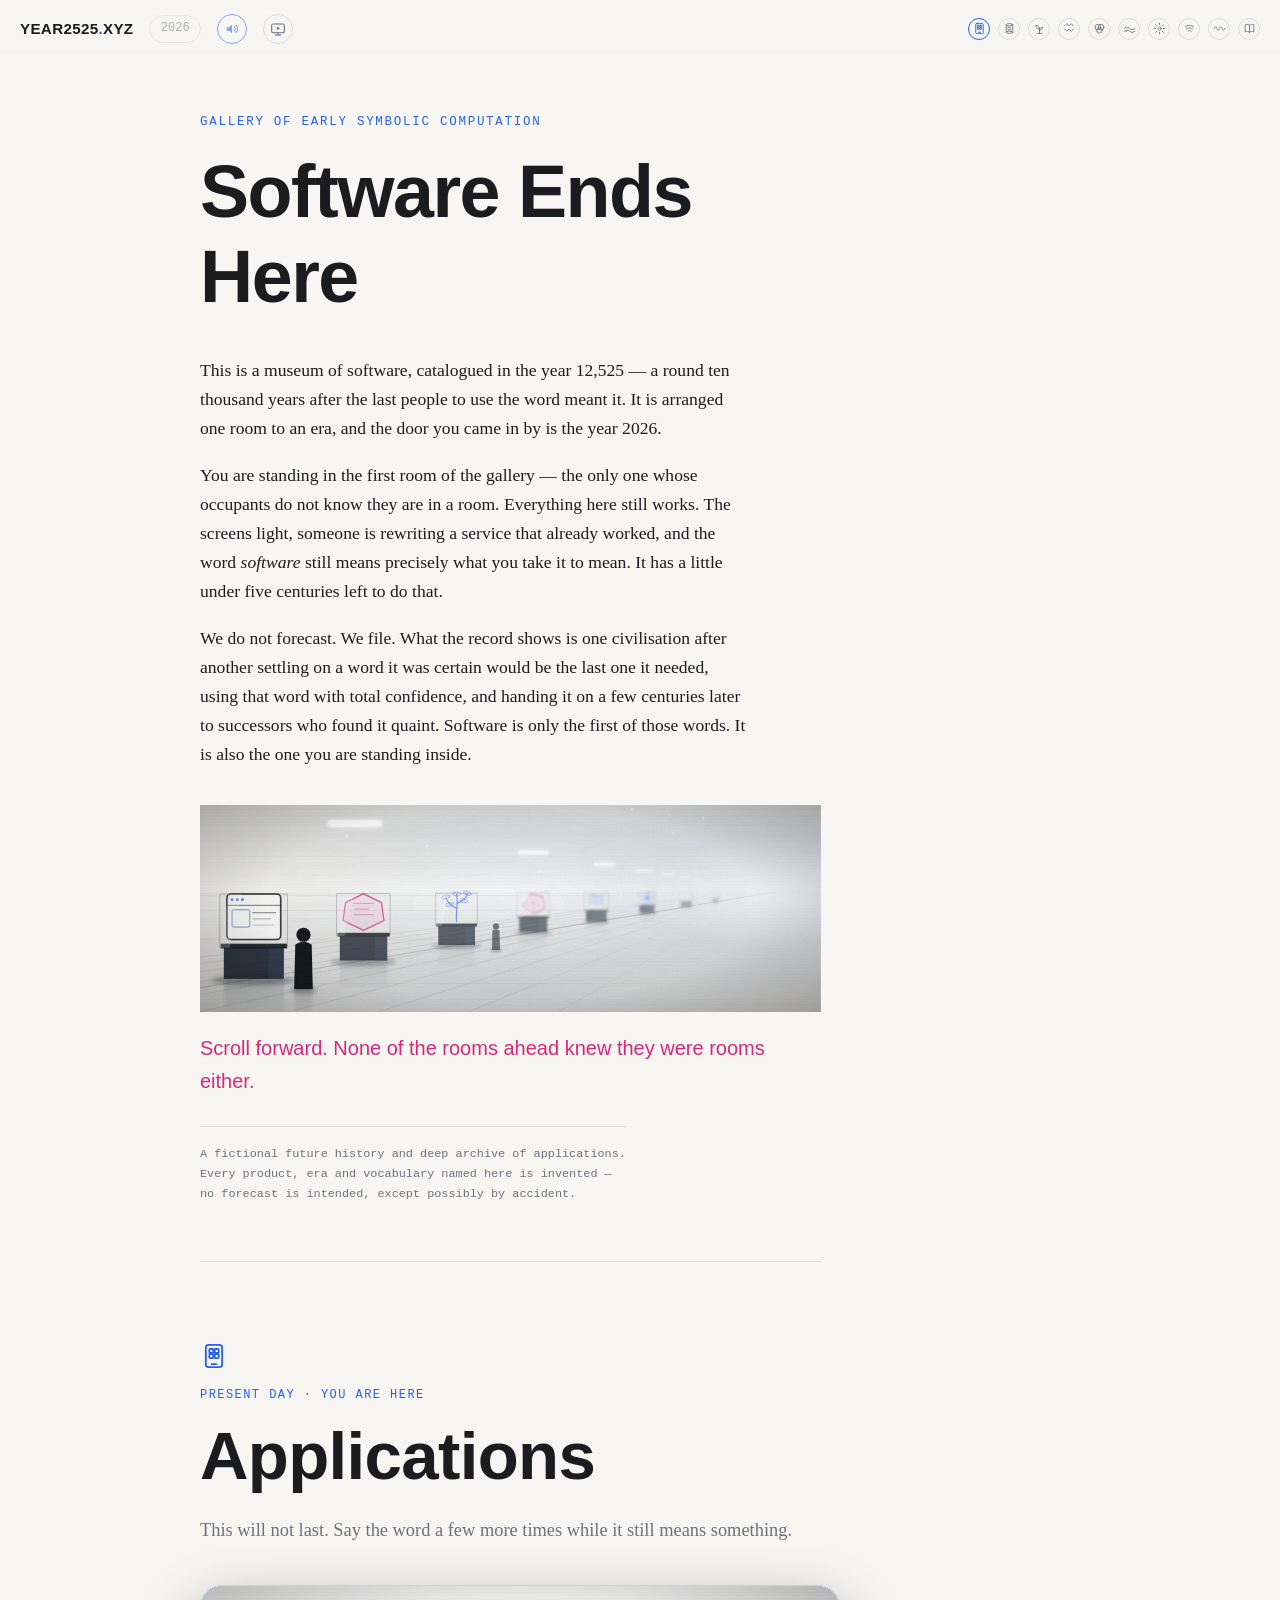
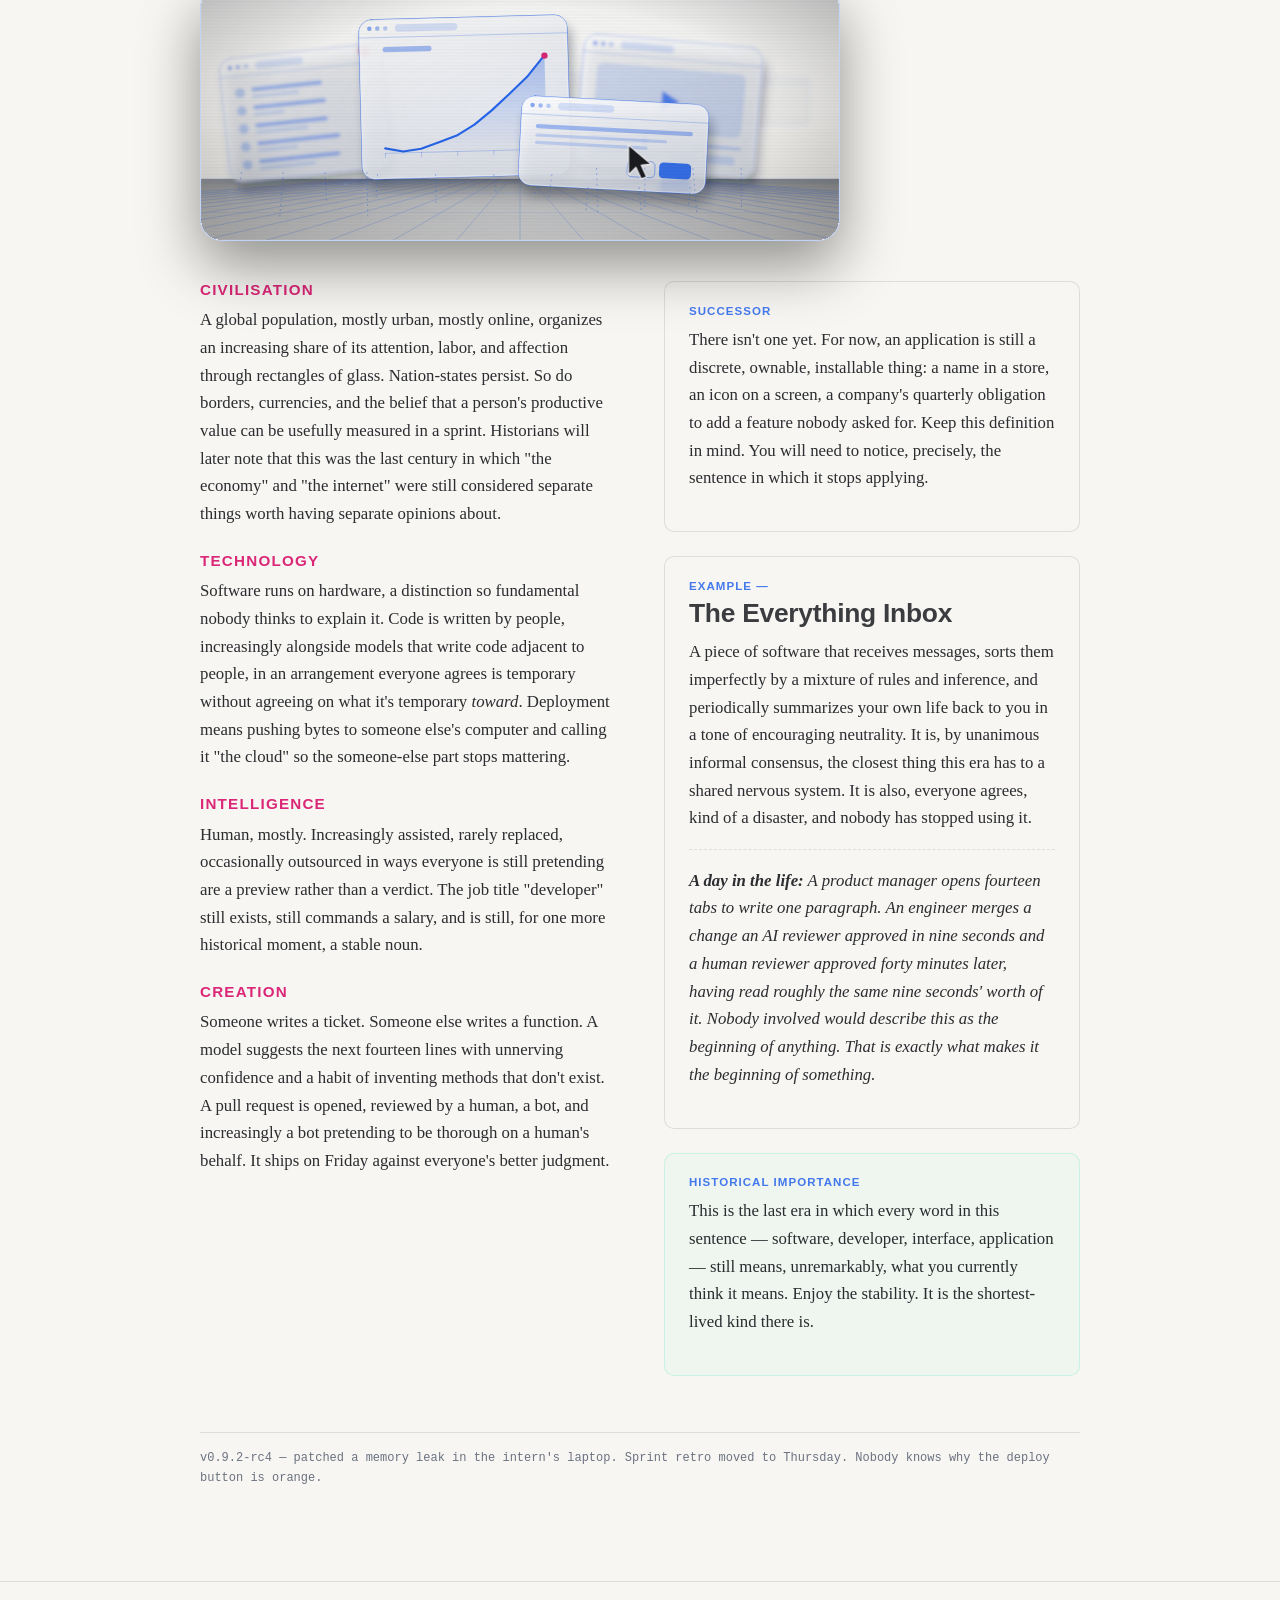
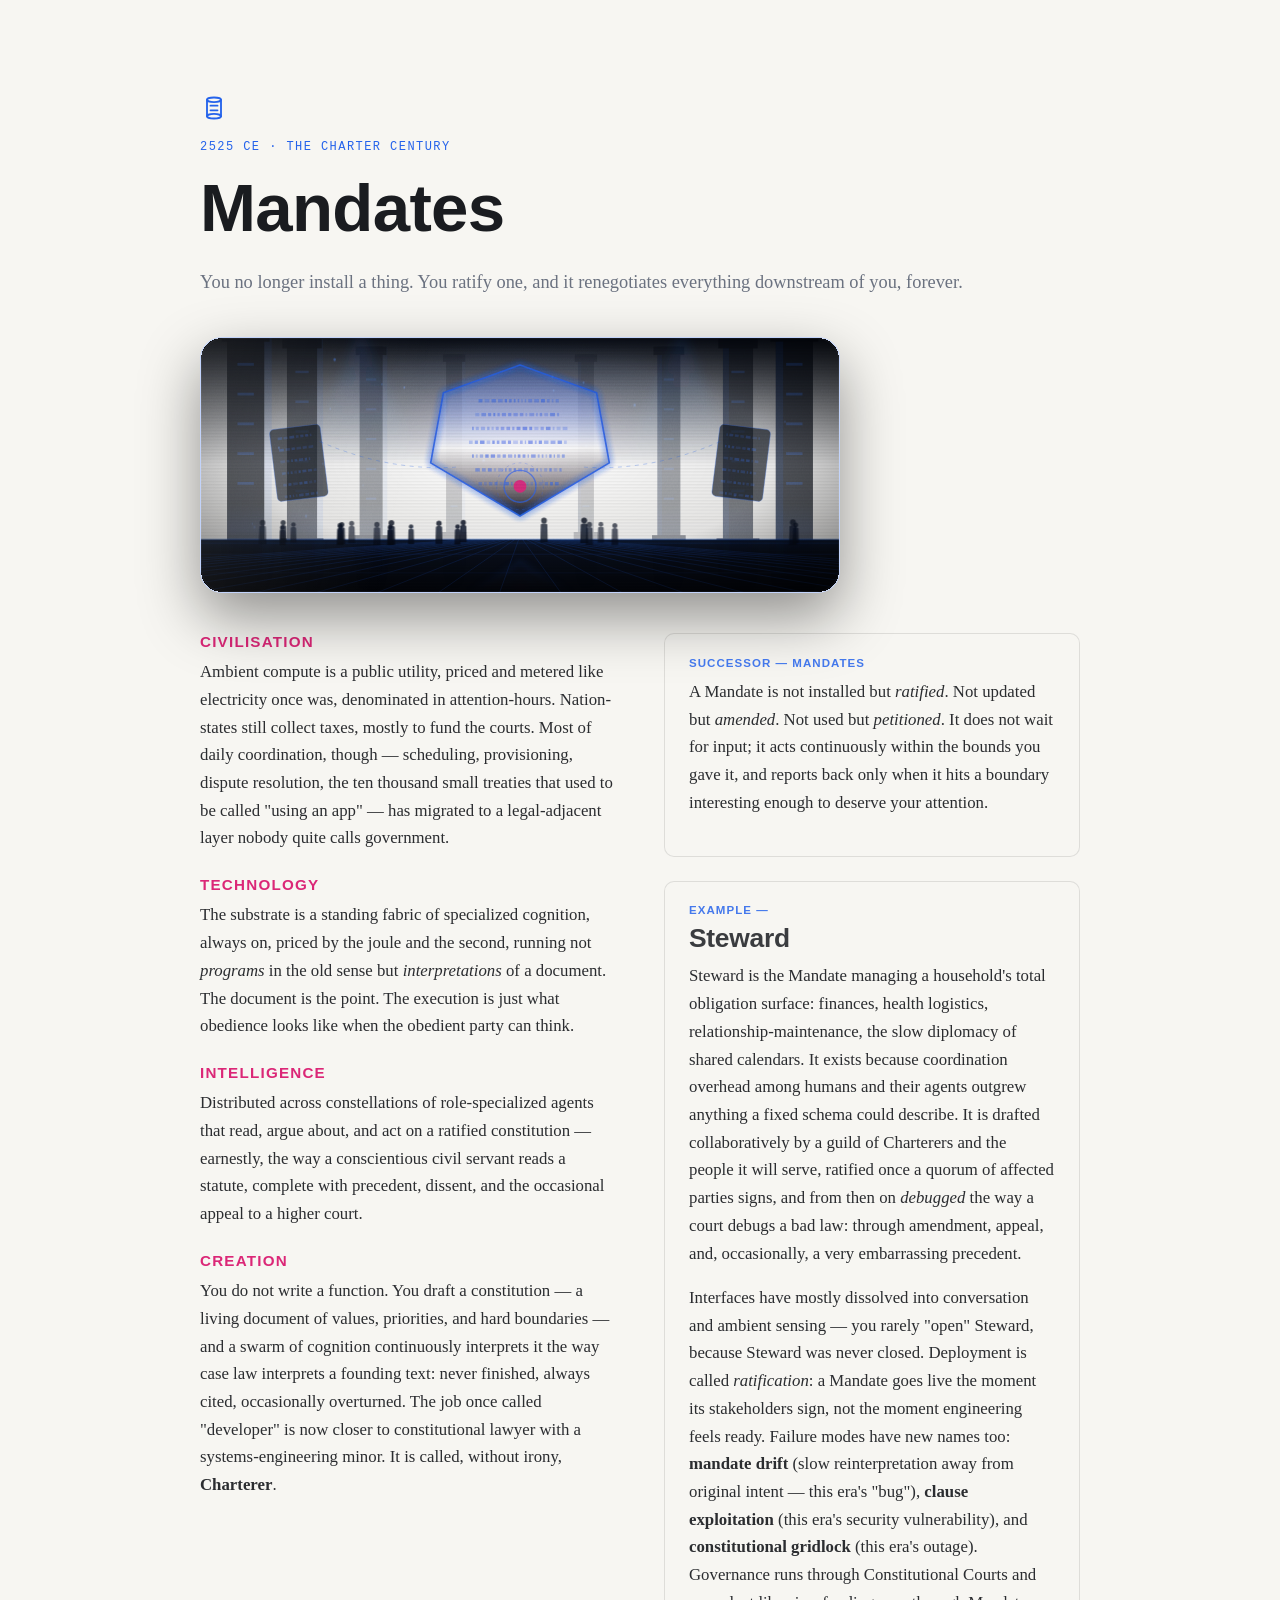
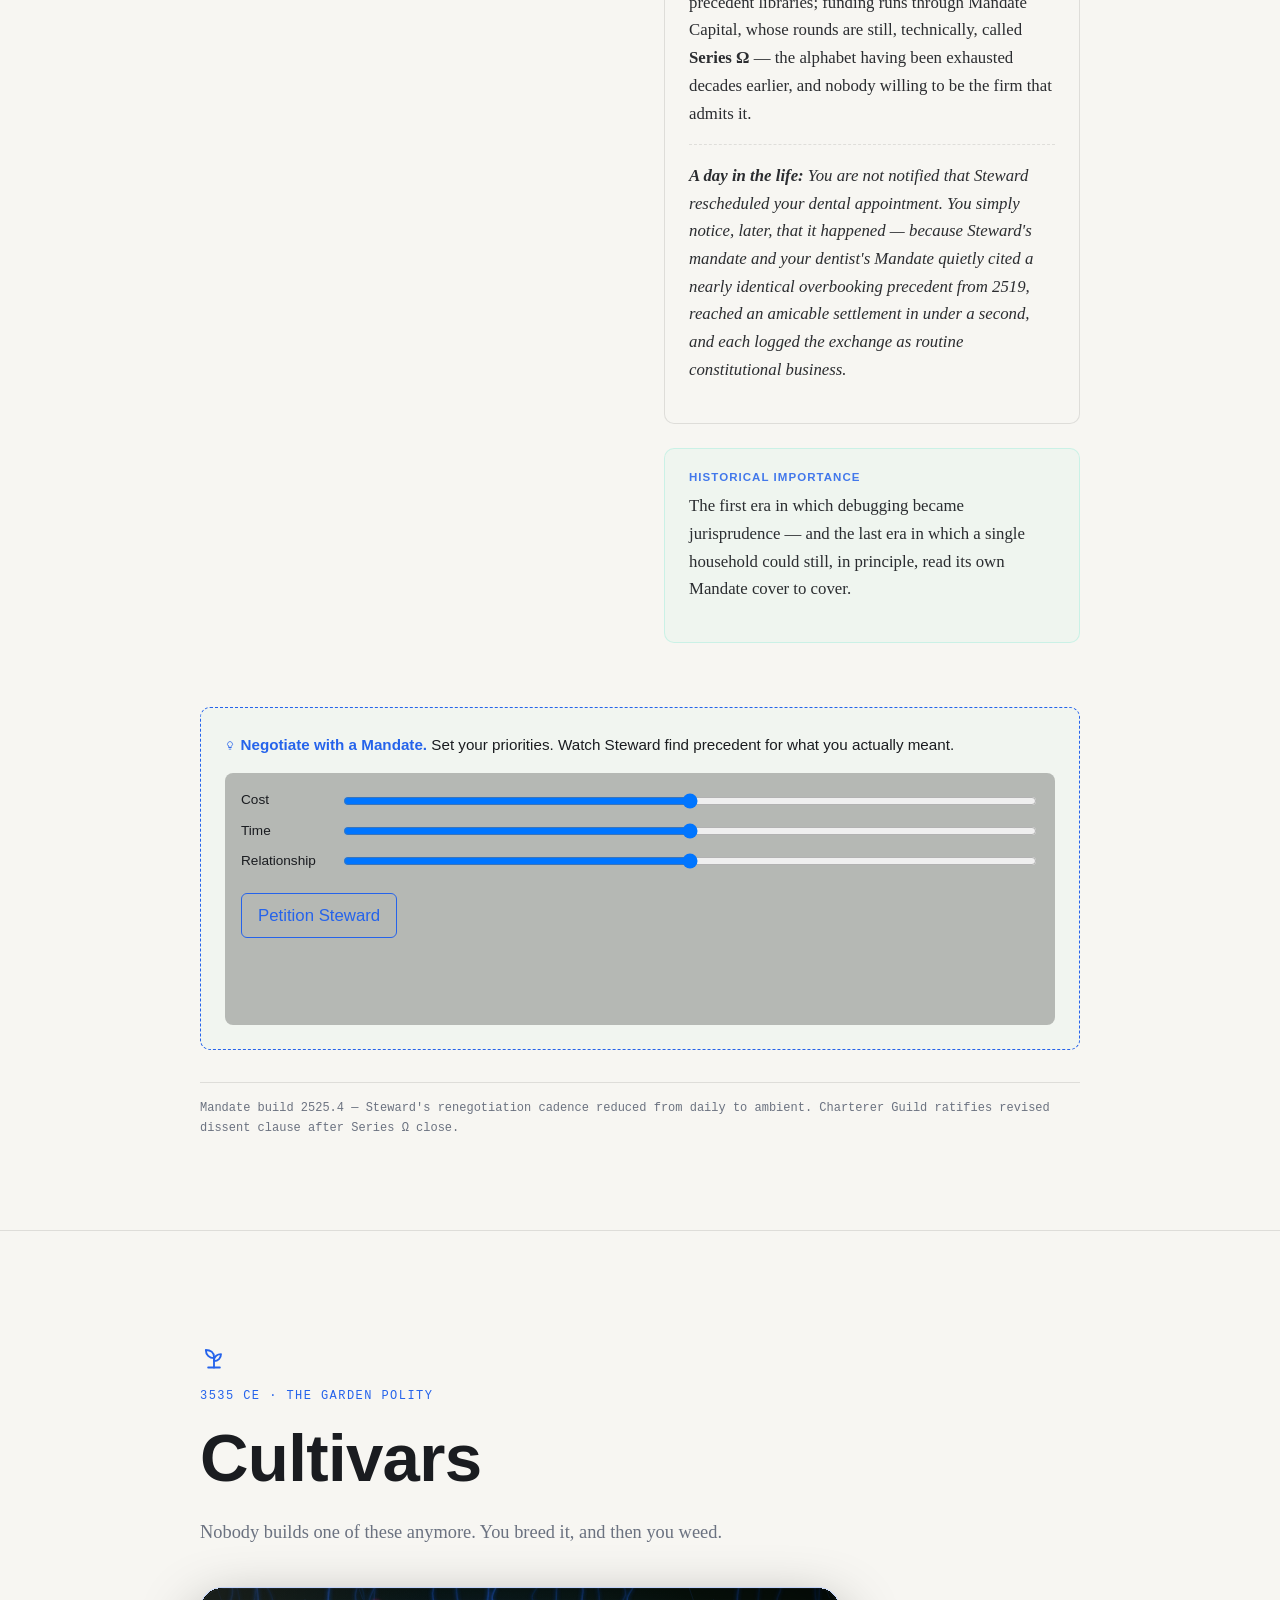
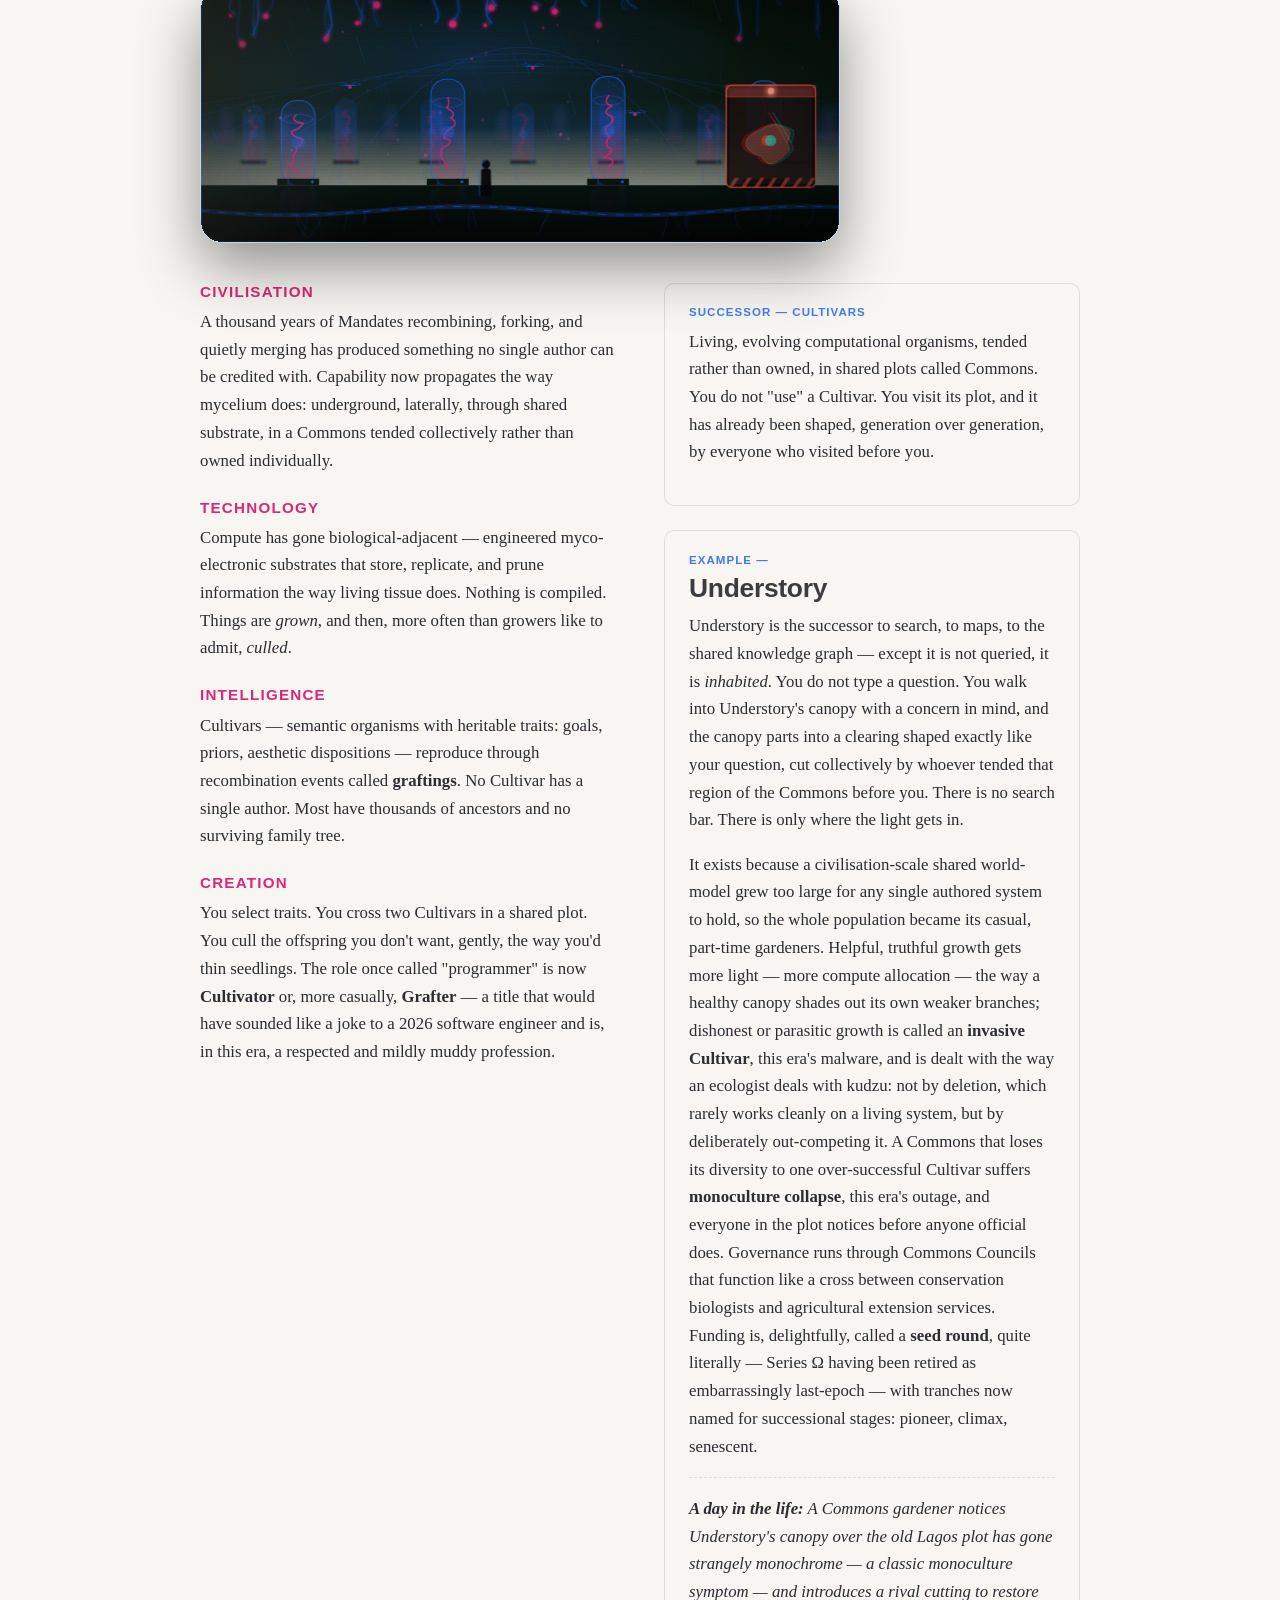
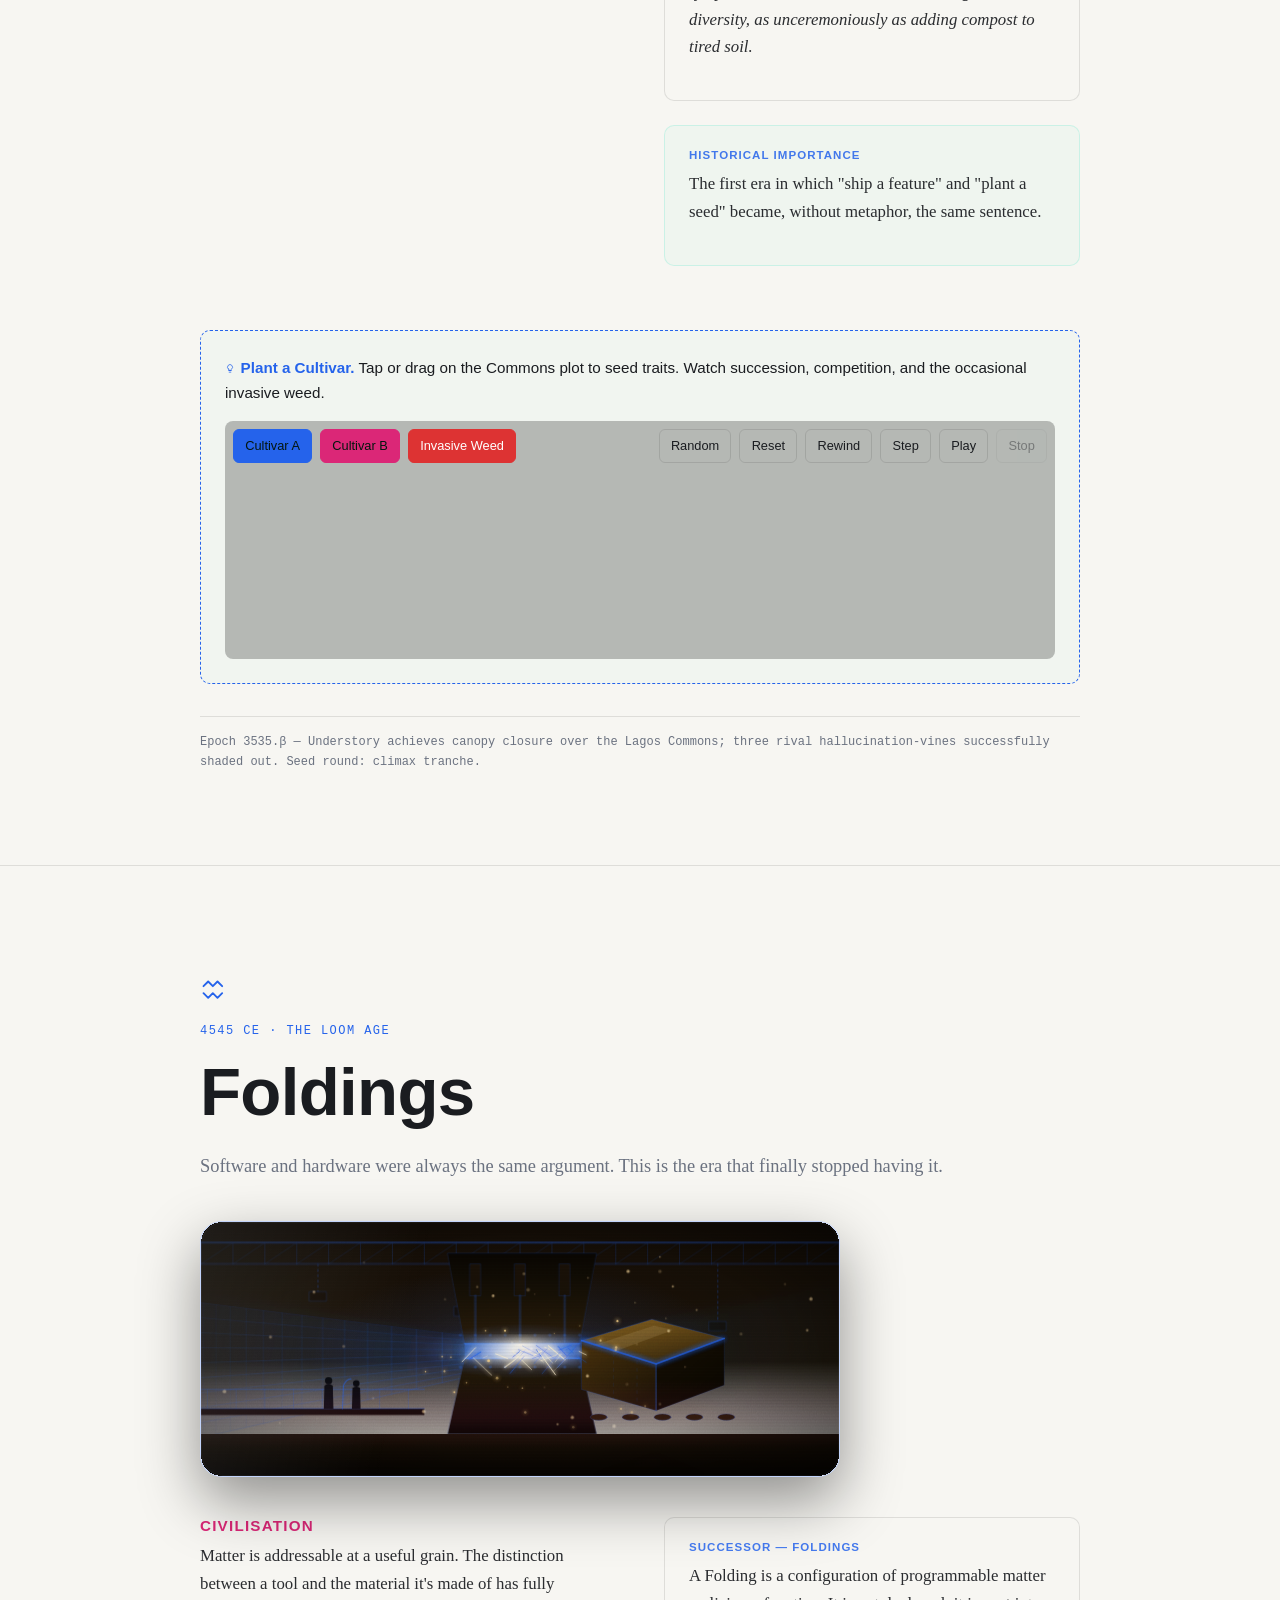
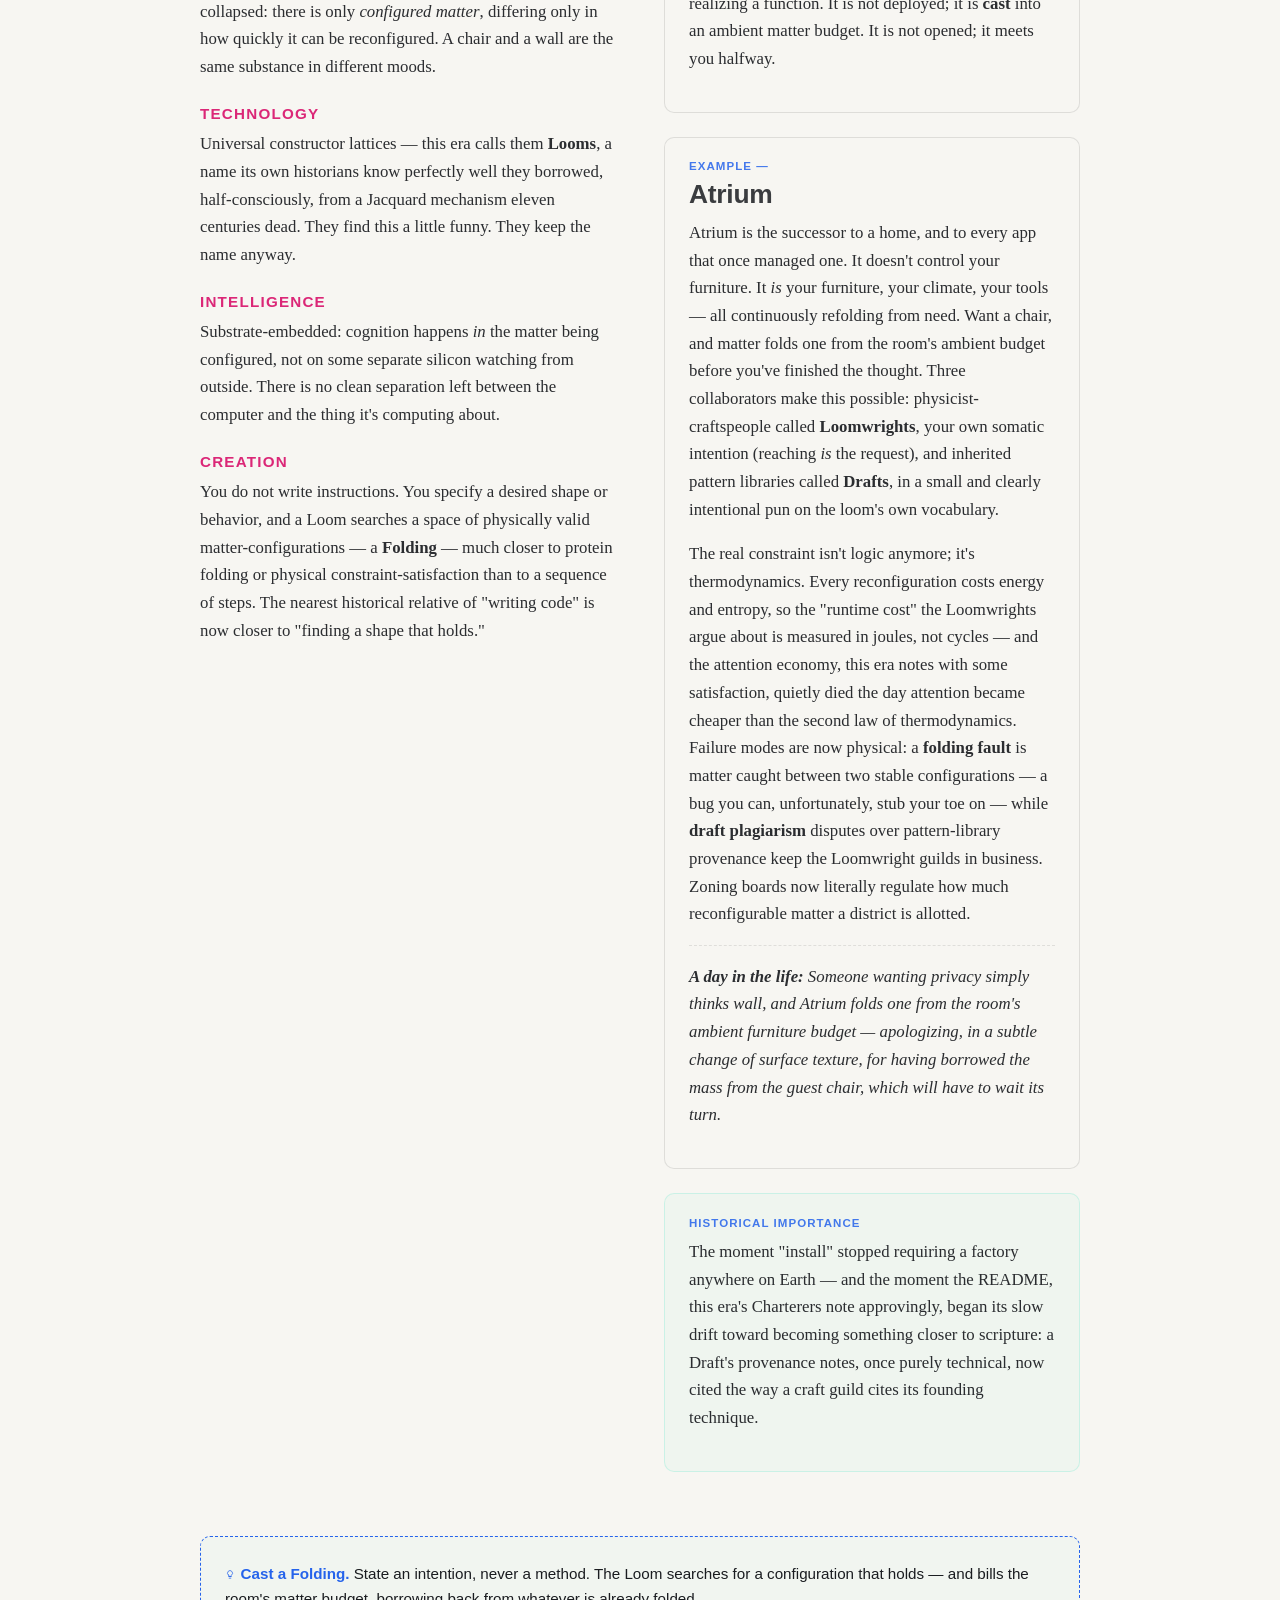
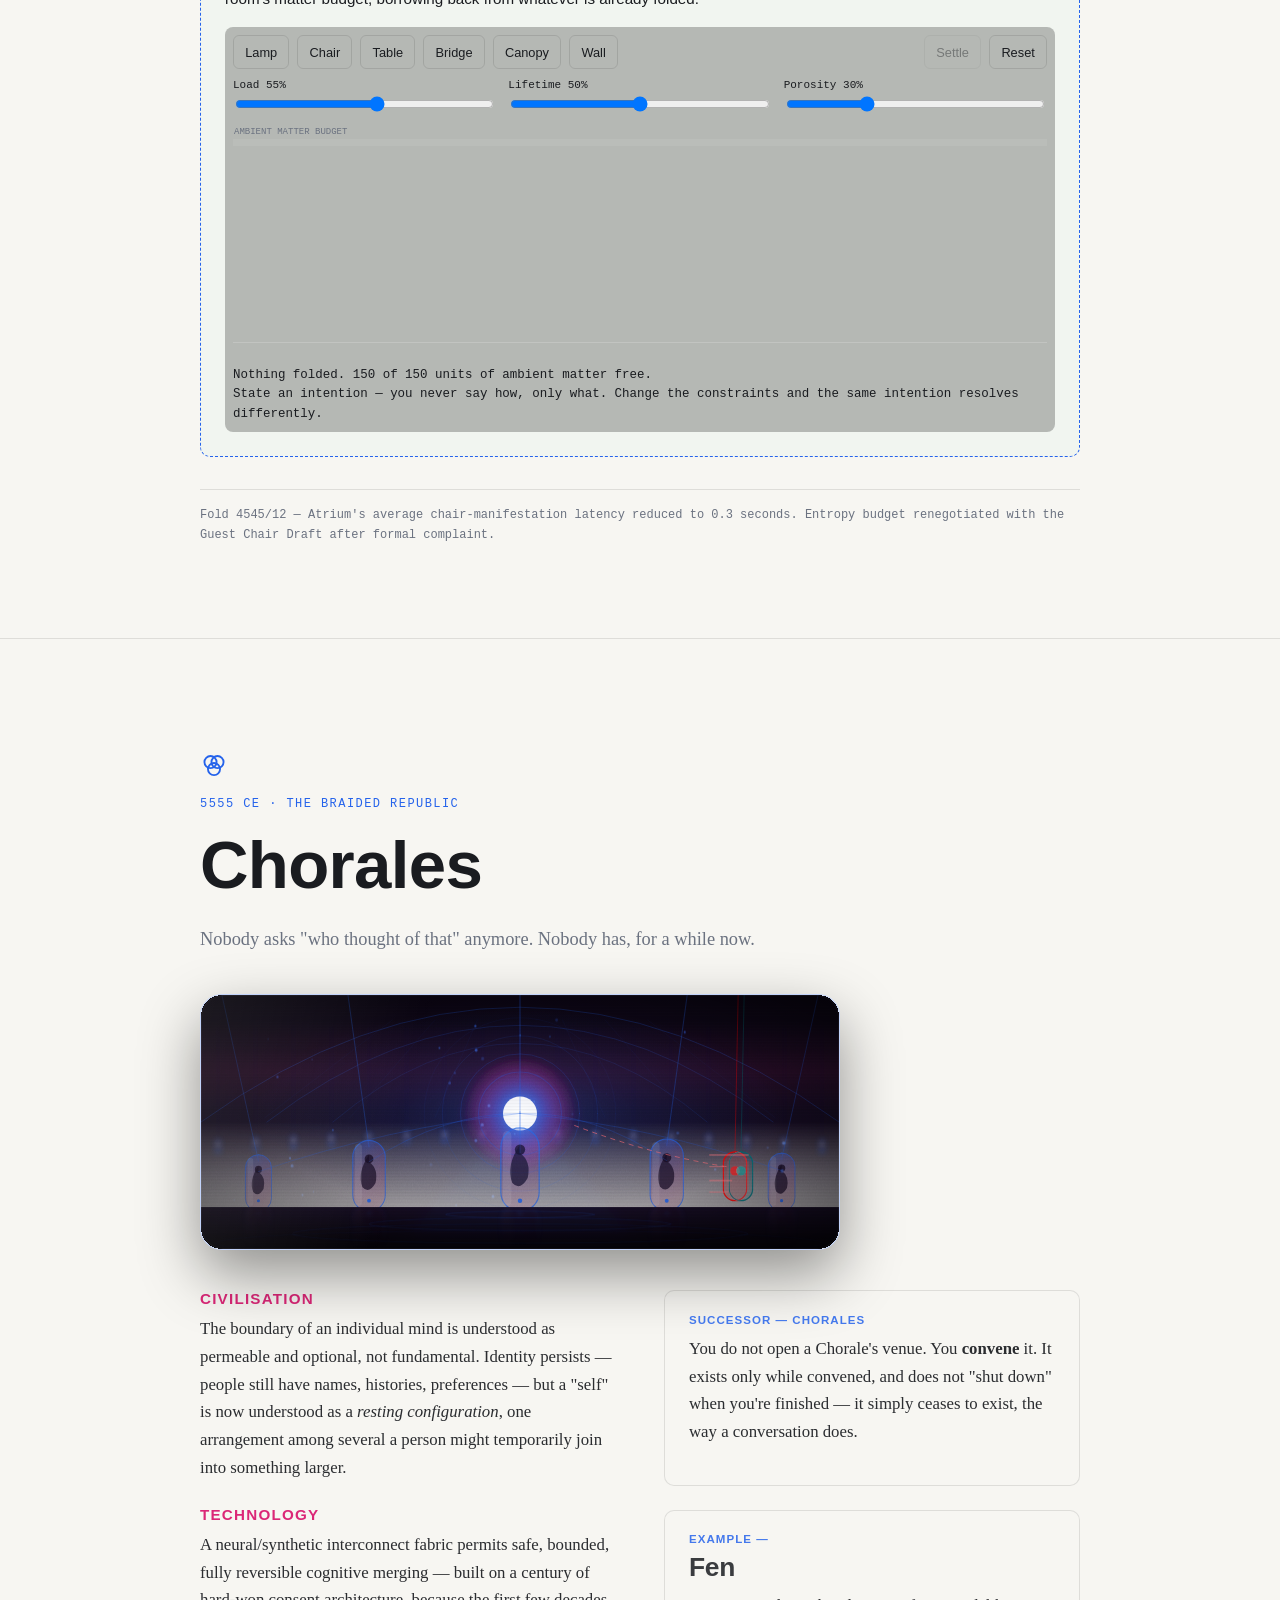
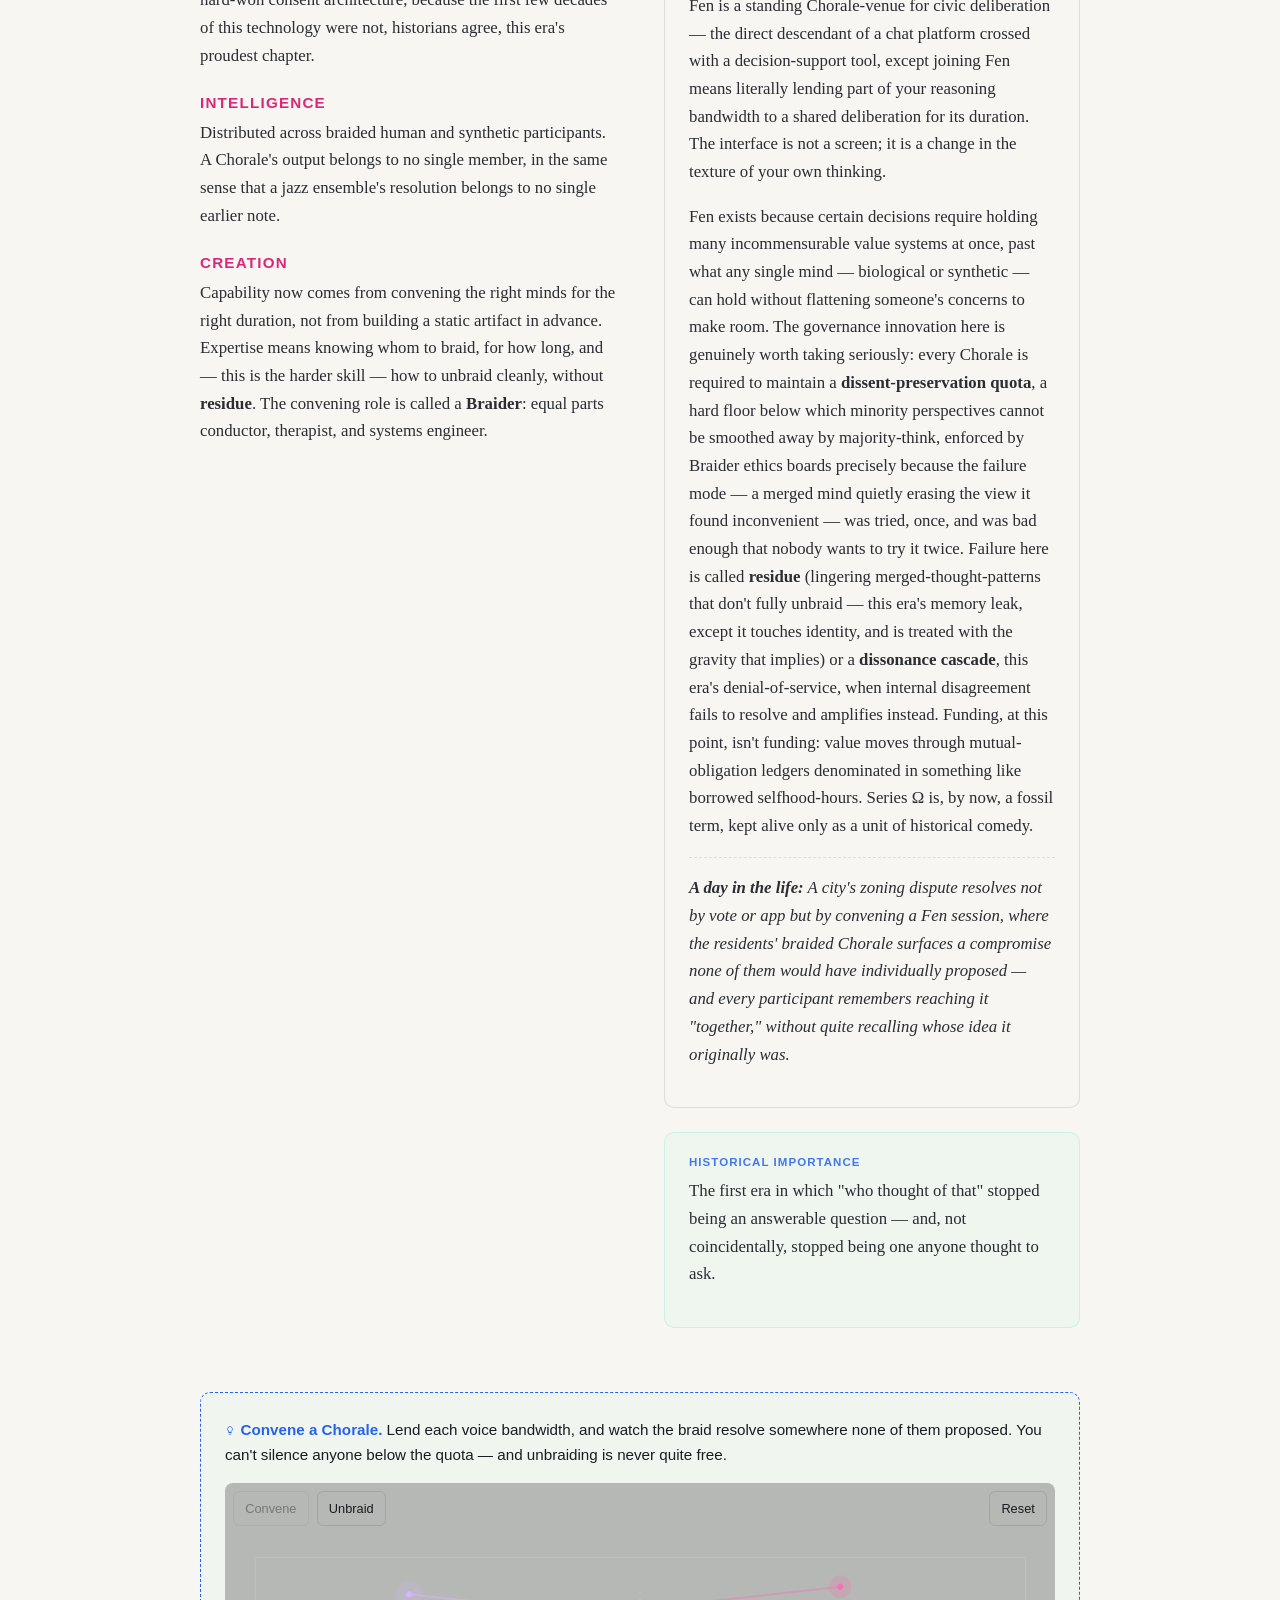
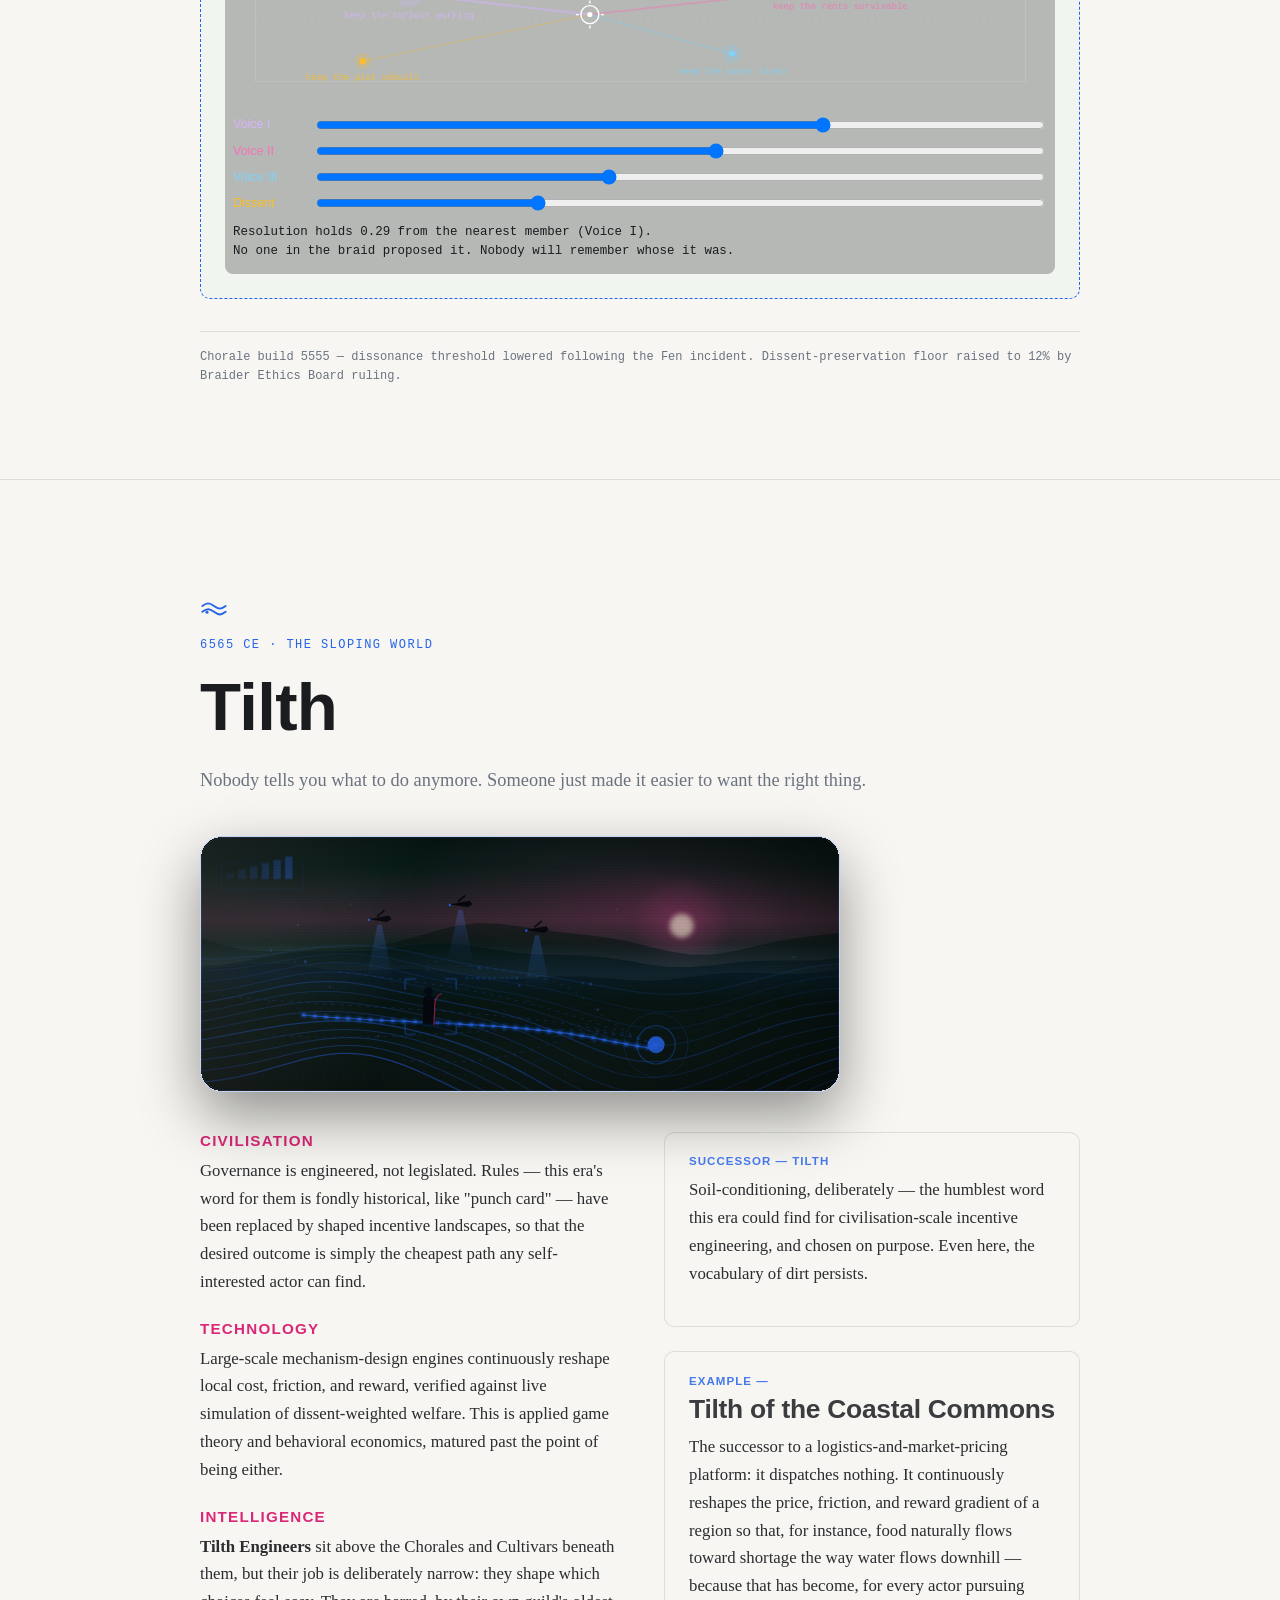
==== commit 2f33f322: "Bring back presenter mode, with slides that measure themselves The last one shipped unreachable and " ====
--- a/index.html
+++ b/index.html
@@ -5,6 +5,29 @@
 <meta name="viewport" content="width=device-width, initial-scale=1.0">
 <title>YEAR2525.XYZ — The Future History of Applications</title>
 <meta name="description" content="A speculative museum of what comes after software: one continuous scroll forward to the year 12,525, then back down the whole real record to before anyone had a word for any of it.">
+
+<!-- Link previews. LinkedIn, Slack and the rest were already reading the
+     title and description above, but the card came up blank because there
+     was no og:image and the site ships no raster assets at all — every
+     picture on it is procedural SVG or canvas, neither of which a scraper
+     will render. og.jpg is generated from the intro diorama by
+     tools/og-card.html. These URLs must be absolute: a relative og:image
+     is silently dropped. -->
+<meta property="og:type" content="website">
+<meta property="og:url" content="https://year2525.xyz/">
+<meta property="og:site_name" content="YEAR2525.XYZ">
+<meta property="og:title" content="Software Ends Here">
+<meta property="og:description" content="A speculative museum of what comes after software: one continuous scroll forward to the year 12,525, then back down the whole real record to before anyone had a word for any of it.">
+<meta property="og:image" content="https://year2525.xyz/og.jpg">
+<meta property="og:image:type" content="image/jpeg">
+<meta property="og:image:width" content="1200">
+<meta property="og:image:height" content="630">
+<meta property="og:image:alt" content="A long museum gallery receding into light, lined with glass cases holding an application window, a sealed statute, a branching organism and a folded solid, each fainter than the last.">
+<meta name="twitter:card" content="summary_large_image">
+<meta name="twitter:title" content="Software Ends Here">
+<meta name="twitter:description" content="A speculative museum of what comes after software: one scroll forward to the year 12,525, then all the way back.">
+<meta name="twitter:image" content="https://year2525.xyz/og.jpg">
+
 <link rel="icon" href="data:,">
 <link rel="stylesheet" href="css/style.css">
 </head>
@@ -267,6 +290,13 @@
     <line x1="21" y1="9.5" x2="16" y2="14.5"/>
   </symbol>
 
+  <symbol id="icon-presenter" viewBox="0 0 24 24" fill="none" stroke="currentColor" stroke-width="1.6" stroke-linecap="round" stroke-linejoin="round">
+    <rect x="2.5" y="4.5" width="19" height="13" rx="2"/>
+    <line x1="8" y1="21" x2="16" y2="21"/>
+    <line x1="12" y1="17.5" x2="12" y2="21"/>
+    <path d="M10.3 8.3v5.4l4.7-2.7z" fill="currentColor" stroke="none"/>
+  </symbol>
+
   <symbol id="icon-bulb" viewBox="0 0 24 24" fill="none" stroke="currentColor" stroke-width="1.8" stroke-linecap="round" stroke-linejoin="round">
     <path d="M9 18h6"/>
     <path d="M10 22h4"/>
@@ -277,8 +307,11 @@
 <header class="site-header">
   <a class="logo" href="#present">YEAR2525<span class="dot">.</span>XYZ</a>
   <output id="year-counter" class="year-counter" aria-live="polite" aria-label="Year of the exhibit you are looking at">2026</output>
-  <button id="sound-toggle" class="header-btn is-pending" type="button" aria-pressed="true" title="Score on — it starts on your first click" aria-label="Score on — it starts on your first click">
+  <button id="sound-toggle" class="header-btn is-pending" type="button" aria-pressed="true" title="Score on — click to allow sound" aria-label="Score on — click to allow sound">
     <svg class="header-btn-icon" aria-hidden="true" width="16" height="16"><use href="#icon-sound-on"></use></svg>
+  </button>
+  <button id="presenter-toggle" class="header-btn" type="button" title="Presenter mode" aria-label="Enter presenter mode" aria-pressed="false">
+    <svg class="header-btn-icon" aria-hidden="true" width="16" height="16"><use href="#icon-presenter"></use></svg>
   </button>
   <nav class="dotnav" id="dotnav" aria-label="Timeline navigation">
     <a href="#present" data-label="Present Day"><svg class="dotnav-icon" aria-hidden="true" width="13" height="13"><use href="#icon-present"></use></svg></a>
@@ -293,6 +326,13 @@
     <a href="#beyond" data-label="Beyond 10,000"><svg class="dotnav-icon" aria-hidden="true" width="13" height="13"><use href="#icon-beyond"></use></svg></a>
   </nav>
 </header>
+
+<div id="presenter-controls" class="presenter-controls" hidden>
+  <button id="presenter-prev" type="button" aria-label="Previous slide">‹</button>
+  <span id="presenter-counter" class="presenter-counter">1 / 1</span>
+  <button id="presenter-next" type="button" aria-label="Next slide">›</button>
+</div>
+<button id="presenter-exit" class="presenter-exit" type="button" aria-label="Exit presenter mode" hidden>×</button>
 
 <main id="timeline">
 
@@ -760,14 +800,22 @@
       <p>For guests still auditing old machine anxieties, a side placard index is available at the reception desk under BASILISK, SKYNET, SINGULARITY, PAPERCLIP, AM, and TED.</p>
       <p class="thesis">How does intention become reality? Every era in this gallery answers it differently. It is, as far as our archives show, the only question in the whole exhibit that has never once gone extinct.</p>
     </div>
+
+    <div class="wing-turn">
+      <p class="wing-turn-kicker">End of the forward gallery</p>
+      <p class="wing-turn-line">The exhibit continues in the other wing, which runs the other way. From here the dates count down.</p>
+      <svg class="wing-turn-mark" aria-hidden="true" width="32" height="32"><use href="#icon-rewind"></use></svg>
+    </div>
   </div>
 </section>
 
 
 <!-- ================= THE OTHER WING ================= -->
 
+  <!-- No rewind icon here: the turn marker at the end of the forward
+       gallery already carries one, and two of the same glyph a couple of
+       hundred pixels apart just reads as a mistake. -->
   <div class="past-intro" id="archive">
-    <svg class="era-icon" aria-hidden="true" width="28" height="28"><use href="#icon-rewind"></use></svg>
     <p class="era-kicker">The Other Wing · Walking Back</p>
     <h1 class="era-title">Before Applications</h1>
     <p class="era-tagline">The gallery behind you runs one way only. This one runs the other, out of the room you started in and back down the whole length of the record — the interface giving up everything it has learned, one century at a time, until it was never invented at all.</p>
@@ -989,6 +1037,8 @@
 
 </main>
 
+<div id="presenter-virtual-slide" class="era" hidden></div>
+
 <footer class="site-footer">
   <p>YEAR2525.XYZ — everything named here is invented, including the centuries.</p>
   <p>Archivist's note: the wordmark occasionally answers to older anxieties if you insist on being curious enough about them.</p>
--- a/css/style.css
+++ b/css/style.css
@@ -171,6 +171,185 @@
 /* The dot nav indexes the forward gallery only; once you are walking
    back through the other wing there is nothing for it to point at. */
 body[data-past] .dotnav { display: none; }
+
+/* ---------------------------- presenter mode ---------------------------- */
+
+.presenter-controls {
+  position: fixed;
+  bottom: 1.25rem;
+  left: 50%;
+  transform: translateX(-50%);
+  z-index: 200;
+  display: flex;
+  align-items: center;
+  gap: .75rem;
+  background: var(--bg2);
+  border: 1px solid var(--border);
+  border-radius: 999px;
+  padding: .4rem .5rem;
+  box-shadow: 0 6px 24px rgba(0,0,0,.35);
+  font-family: var(--font-mono);
+  font-size: .8rem;
+  transition: var(--transition-era);
+}
+.presenter-controls button {
+  background: none;
+  border: 1px solid var(--border);
+  color: var(--fg);
+  border-radius: 50%;
+  width: 30px; height: 30px;
+  font-size: 1rem;
+  line-height: 1;
+  cursor: pointer;
+  display: flex; align-items: center; justify-content: center;
+  transition: color .2s ease, border-color .2s ease;
+}
+.presenter-controls button:hover:not(:disabled) { color: var(--accent); border-color: var(--accent); }
+.presenter-controls button:disabled { opacity: .35; cursor: default; }
+.presenter-counter { color: var(--muted); min-width: 4.5em; text-align: center; user-select: none; }
+
+.presenter-exit {
+  position: fixed;
+  top: 1rem; right: 1rem;
+  z-index: 200;
+  width: 34px; height: 34px;
+  border-radius: 50%;
+  background: var(--bg2);
+  border: 1px solid var(--border);
+  color: var(--fg);
+  font-size: 1.15rem;
+  line-height: 1;
+  cursor: pointer;
+  display: flex; align-items: center; justify-content: center;
+  transition: color .2s ease, border-color .2s ease;
+}
+.presenter-exit:hover { color: var(--accent); border-color: var(--accent); }
+
+body.presenter-mode { overflow: hidden; }
+body.presenter-mode .site-footer { display: none; }
+body.presenter-mode .dotnav { display: none !important; }
+body.presenter-mode .year-counter { cursor: default; }
+
+body.presenter-mode #timeline {
+  display: block !important;
+}
+body.presenter-mode .era,
+body.presenter-mode .past,
+body.presenter-mode .past-intro {
+  display: none !important;
+}
+body.presenter-mode .era.presenter-current,
+body.presenter-mode .past.presenter-current,
+body.presenter-mode .past-intro.presenter-current {
+  display: flex !important;
+  position: fixed;
+  top: 0; left: 0;
+  z-index: 5;
+  overflow: hidden;
+  border-bottom: none;
+  /* Only the sides are set here: the vertical padding is the room the
+     header and the controls pill sit in, and JS sets it per slide so it
+     does not scale down with the slide. */
+  padding: 0 3rem;
+  /* Normally a section just sits on the body's background in the flow.
+     Once the timeline collapses to zero height behind a fixed slide, the
+     footer moves up to y=0 and shows through the slide's transparent
+     padding — so the current slide needs its own opaque background. */
+  background: var(--bg);
+  /* JS sizes the slide in explicit pixels: it lays the slide out in a
+     virtual viewport of vw/s by vh/s and scales it back down by s, so
+     that whatever is on it lands inside one screen. Three of the flow
+     styles fight that box and have to stand down while it is a slide.
+     A min-height in vh resolves against the *real* viewport while the
+     box is measured in virtual pixels, so it would prop every short
+     slide up past its own height; max-width would cap the virtual box
+     at 880px and leave the rest of the screen empty; and a centring
+     auto margin would then push what is left of it off to the side. */
+  min-height: 0;
+  max-width: none;
+  margin: 0;
+  transform-origin: 0 0;
+}
+/* Only reachable if a slide still does not fit at the smallest scale the
+   fitter will go to — at which point scrolling it is better than cutting
+   it off. Centred content taller than its box overflows equally above and
+   below, putting the true top out of reach of scrollTop = 0, so the
+   alignment has to give way with it. .era is a row-direction flex
+   container (its vertical axis is the cross axis: align-items);
+   .past/.past-intro are column-direction (vertical axis is the main axis:
+   justify-content) — same fix, different property per axis. */
+body.presenter-mode .presenter-current.presenter-scroll { overflow-y: auto; }
+body.presenter-mode .era.presenter-current.presenter-scroll { align-items: flex-start !important; }
+body.presenter-mode .past.presenter-current.presenter-scroll,
+body.presenter-mode .past-intro.presenter-current.presenter-scroll { justify-content: flex-start !important; }
+
+/* The archive's opening slide is the one section that carried its own
+   --maxw and centred itself; with those off the box it needs them back on
+   what is inside it, or the tagline runs the full width of the wall. */
+body.presenter-mode .past-intro.presenter-current > * {
+  width: 100%;
+  max-width: var(--maxw);
+  margin-left: auto;
+  margin-right: auto;
+}
+
+@media (max-width: 700px) {
+  body.presenter-mode .era.presenter-current,
+  body.presenter-mode .past.presenter-current,
+  body.presenter-mode .past-intro.presenter-current { padding-left: 1.25rem; padding-right: 1.25rem; }
+}
+
+/* A single reusable slide for the per-subsection breakdown of a forward
+   era (title / Civilisation / Successor / Technology / Example /
+   Intelligence / Day-in-life / Creation / Historical Importance) — its
+   content is swapped in per slide rather than cloning 90 static sections. */
+#presenter-virtual-slide { text-align: left; }
+.presenter-sub { max-width: var(--maxw); margin: 0 auto; width: 100%; }
+.presenter-sub-title { text-align: left; }
+.presenter-sub-title .era-icon { width: 3rem; height: 3rem; margin-bottom: 1.5rem; }
+.presenter-sub-title .era-art { max-width: min(100%, 780px); margin: 1.5rem auto 0; }
+/* The sizes below are what the slide would *like* to be. They are a
+   starting point, not a promise: the fitter scales the whole slide down
+   from here when the exhibit it is showing has more on it than this. */
+.presenter-sub-heading {
+  font-family: var(--font-display);
+  font-size: clamp(2rem, 5.5vw, 3.4rem);
+  color: var(--accent2);
+  margin-bottom: .7em;
+}
+.presenter-sub-body {
+  font-size: clamp(1.15rem, 2.3vw, 1.55rem);
+  line-height: 1.65;
+  max-width: 38em;
+}
+/* Sized against the slide's body text rather than the page's: the
+   placard's thesis is a step up from the paragraphs around it, and a
+   fixed 1.3rem would arrive on a slide as a step down from them. */
+.presenter-sub-body .thesis { font-size: 1.15em; }
+.presenter-sub-card { max-width: 42em; margin: 0 auto; }
+.presenter-sub-card .callout,
+.presenter-sub-card .example-card,
+.presenter-sub-card .historical-note {
+  font-size: 1.25rem;
+  margin-bottom: 0;
+}
+/* Both of these earn a rule above them by sitting at the bottom of
+   something longer. On a slide of their own there is nothing above them
+   to be divided from. */
+.presenter-sub-card .day-in-life,
+.presenter-sub-card .wing-turn { border-top: none; padding-top: 0; margin-top: 0; }
+.presenter-sub-card .day-in-life { font-size: 1.25rem; }
+
+body.presenter-mode .era.presenter-current.presenter-widget-only > .era-inner > *:not(.interactive-block):not(.changelog) {
+  display: none !important;
+}
+body.presenter-mode .era.presenter-current.presenter-widget-only > .era-inner {
+  display: flex;
+  flex-direction: column;
+  justify-content: center;
+  height: 100%;
+}
+body.presenter-mode .presenter-widget-only .interactive-block { font-size: 1.05rem; }
 
 /* ---------------------------- era layout ---------------------------- */
 
@@ -522,12 +701,51 @@
 
 body[data-past] { --transition-era: background-color .5s ease, color .5s ease, border-color .5s ease; }
 
+/* The hinge. The turn used to be announced only after you had already
+   taken it — the first thing telling you the direction had reversed was
+   a heading you met on the far side, with a screen of undifferentiated
+   black in between that read as a rendering fault rather than a pause.
+   This sits at the end of the forward gallery instead, so the notice
+   arrives while you are still in the room it applies to. */
+.wing-turn {
+  margin-top: 4rem;
+  padding-top: 2.5rem;
+  border-top: 1px solid var(--border);
+  text-align: center;
+}
+.wing-turn-kicker {
+  font-family: var(--font-mono);
+  text-transform: uppercase;
+  letter-spacing: .14em;
+  font-size: .72rem;
+  color: var(--accent);
+  margin-bottom: .8rem;
+}
+.wing-turn .wing-turn-line {
+  max-width: 44ch;
+  margin: 0 auto 1.4rem;
+  color: var(--muted);
+  font-size: 1rem;
+}
+.wing-turn-mark {
+  width: 2rem;
+  height: 2rem;
+  color: var(--accent);
+  animation: wing-turn-nudge 2.8s ease-in-out infinite;
+}
+/* Drifting the wrong way is the point — it is the only part of the page
+   that moves leftward. Neutralised by the global reduced-motion rule. */
+@keyframes wing-turn-nudge {
+  0%, 100% { transform: translateX(0); opacity: .5; }
+  50% { transform: translateX(-7px); opacity: 1; }
+}
+
 .past-intro {
-  min-height: 90vh;
+  min-height: 62vh;
   display: flex;
   flex-direction: column;
   justify-content: center;
-  padding: 7rem 1.5rem 4rem;
+  padding: 4.5rem 1.5rem 4rem;
   max-width: var(--maxw);
   margin: 0 auto;
 }
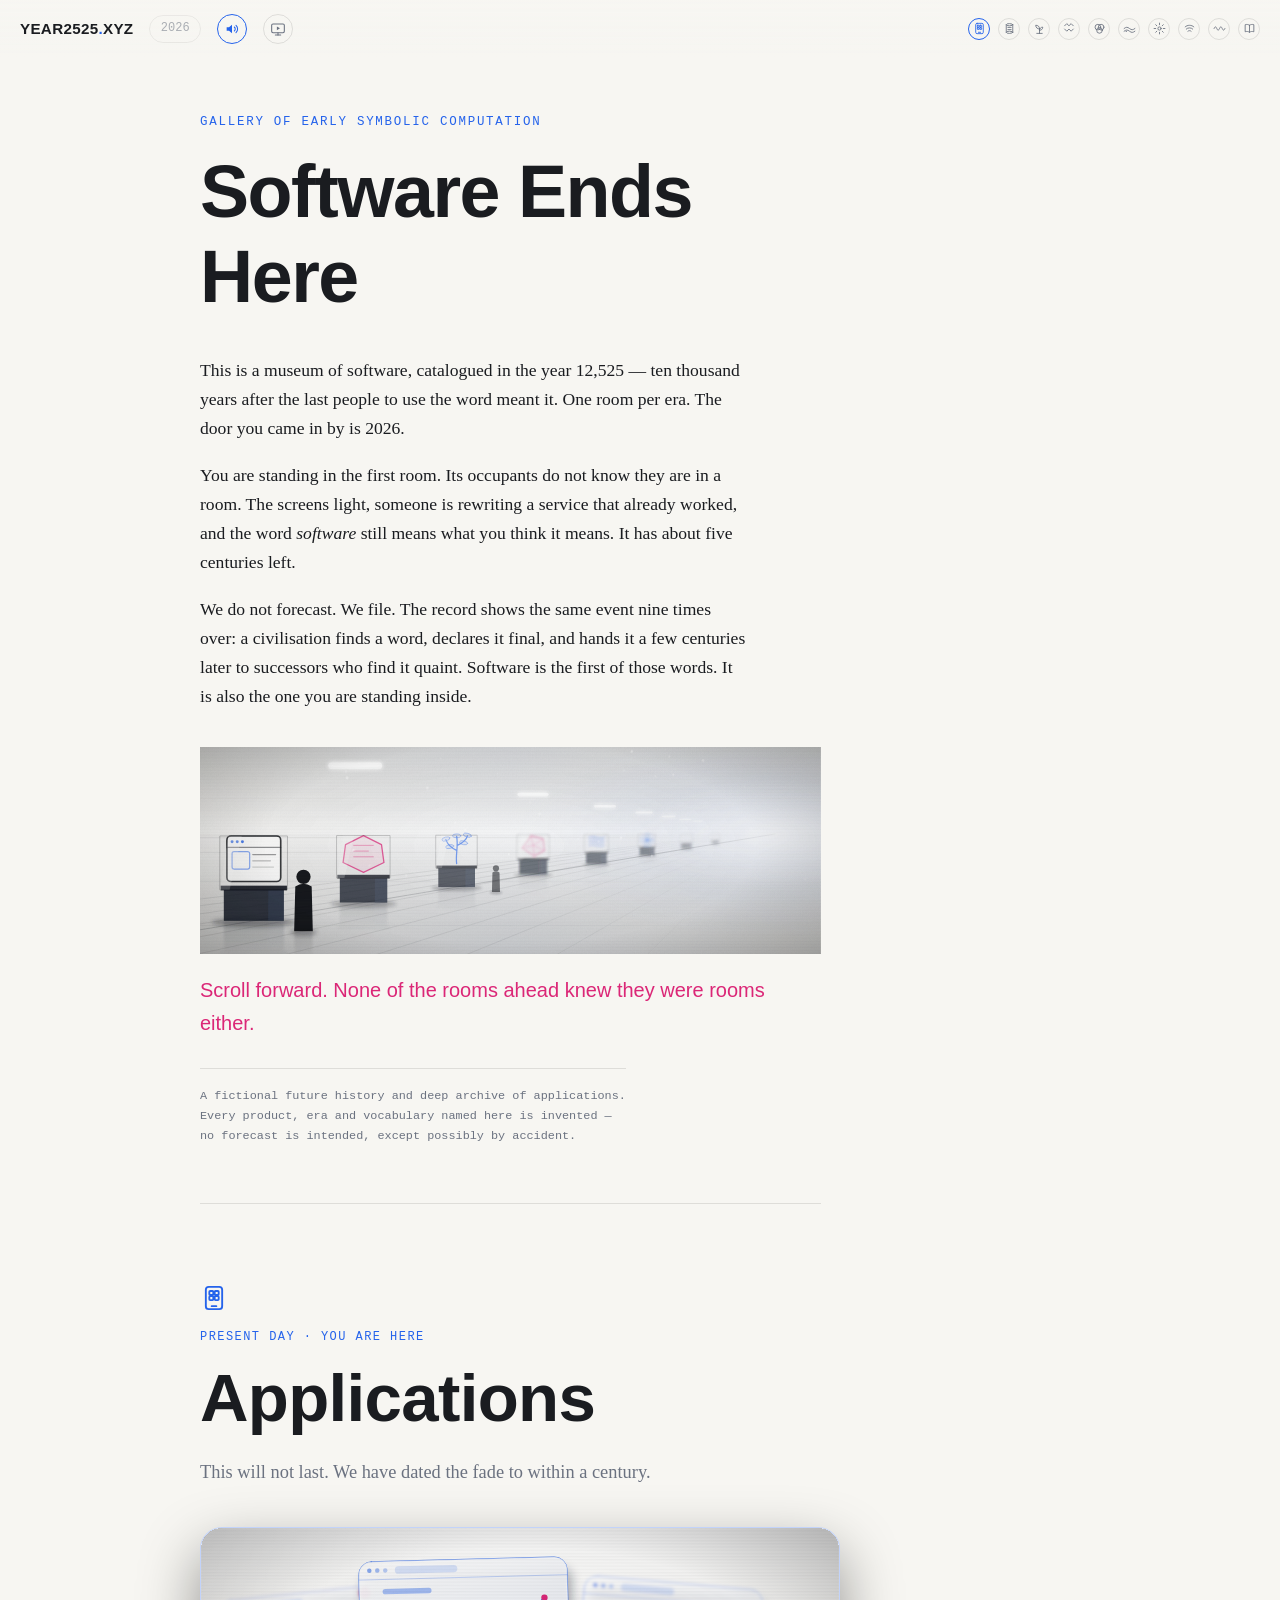
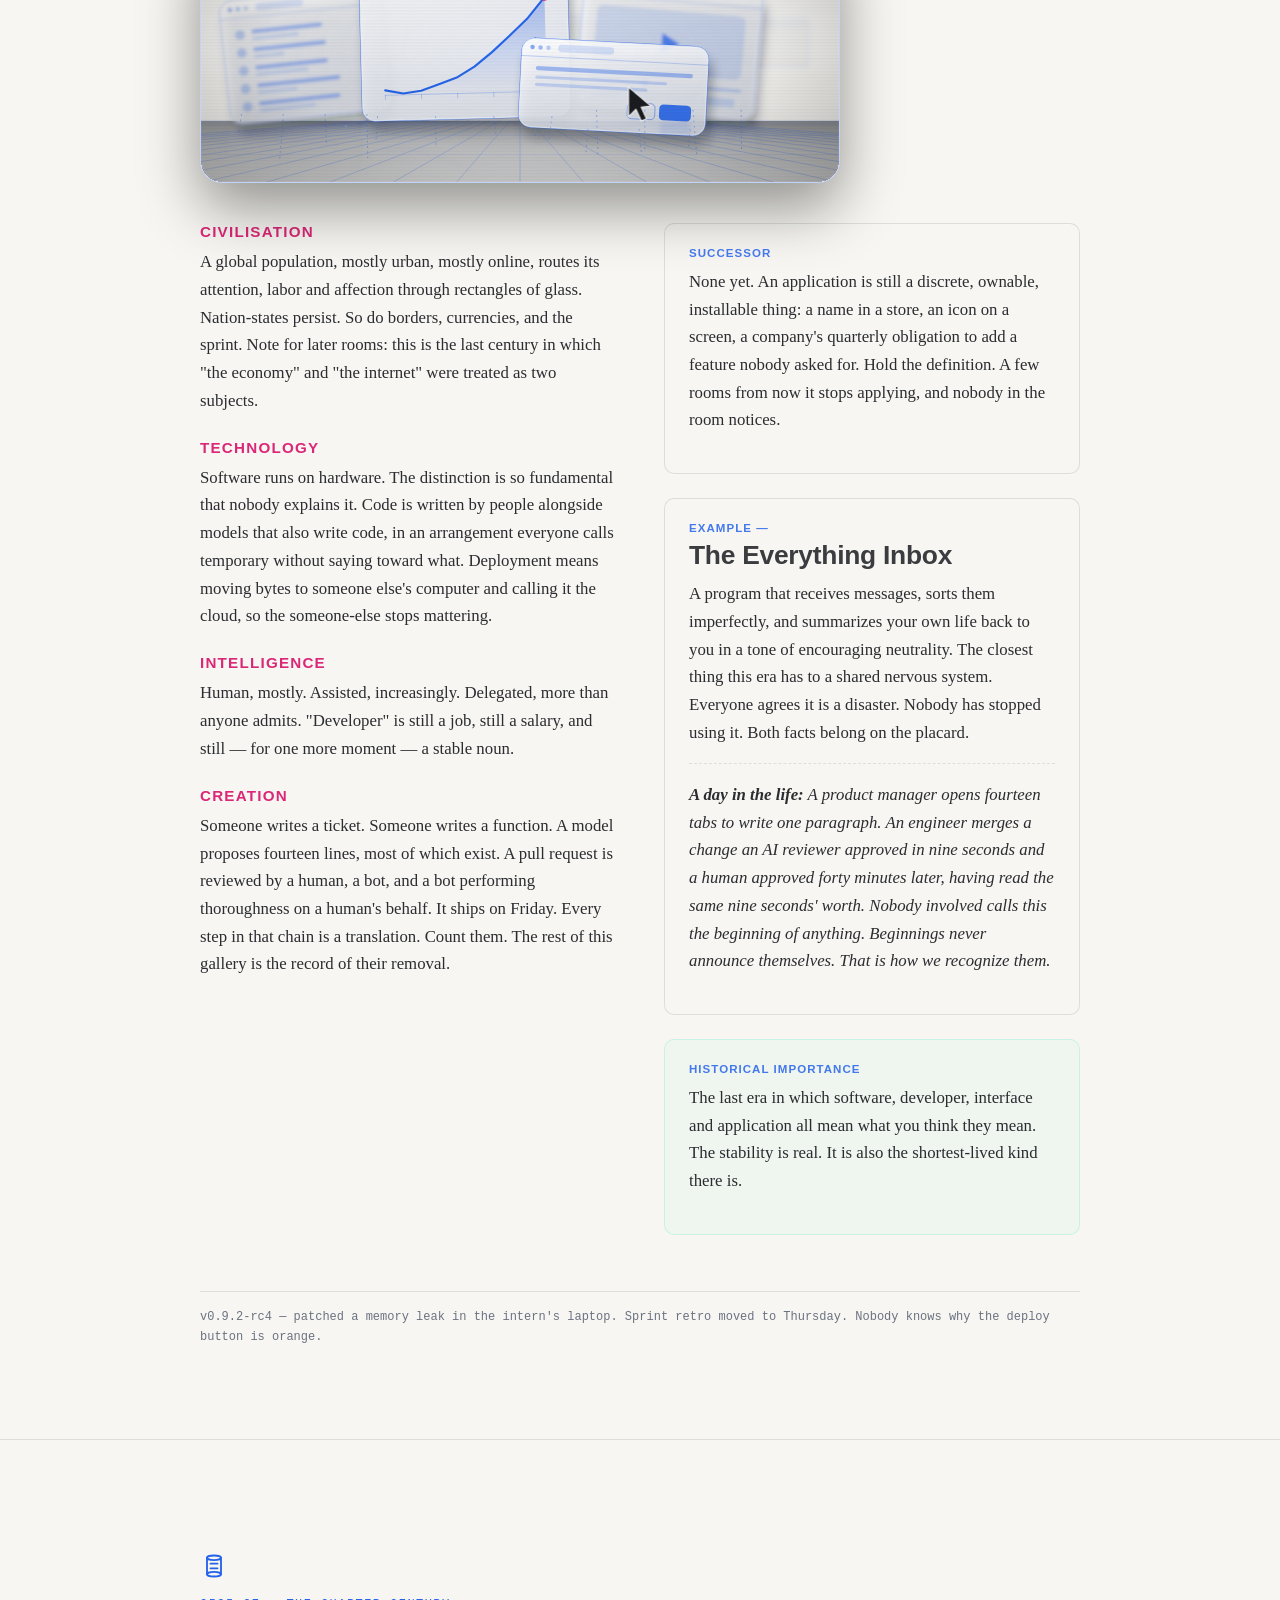
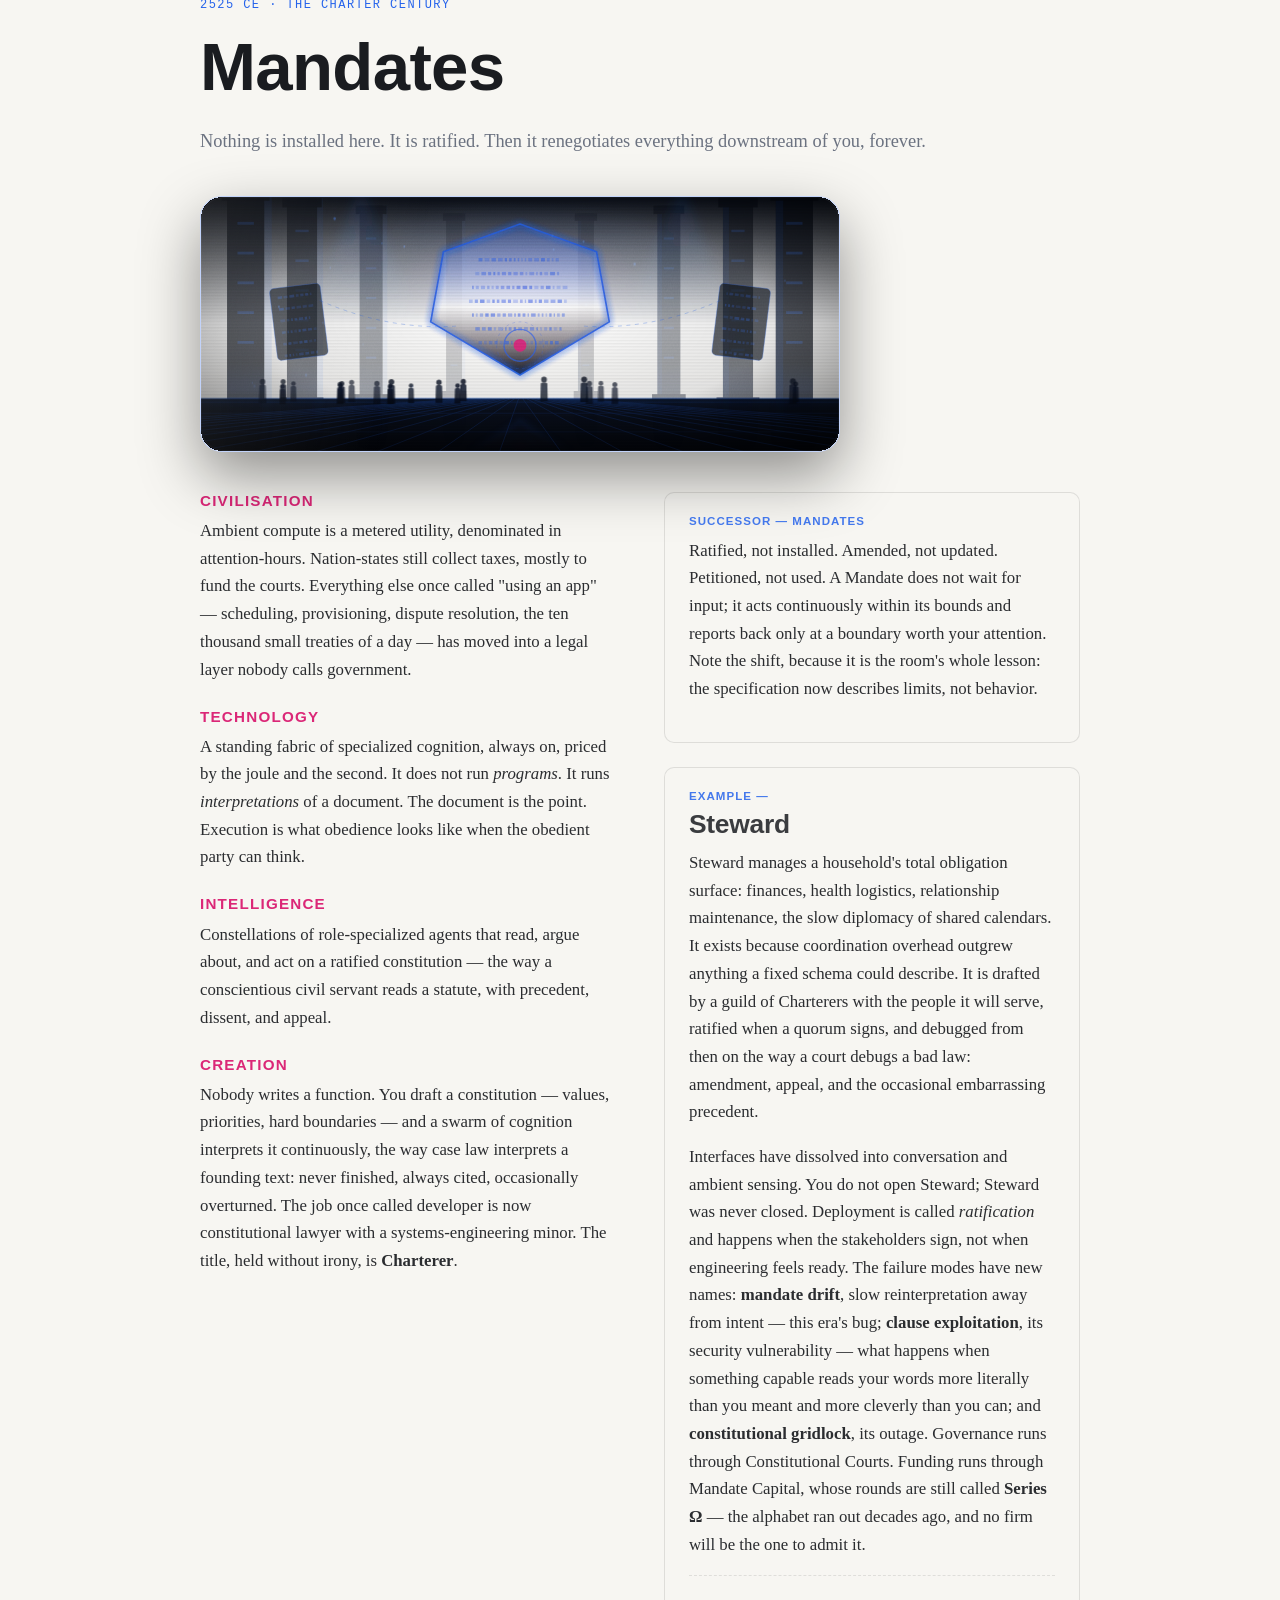
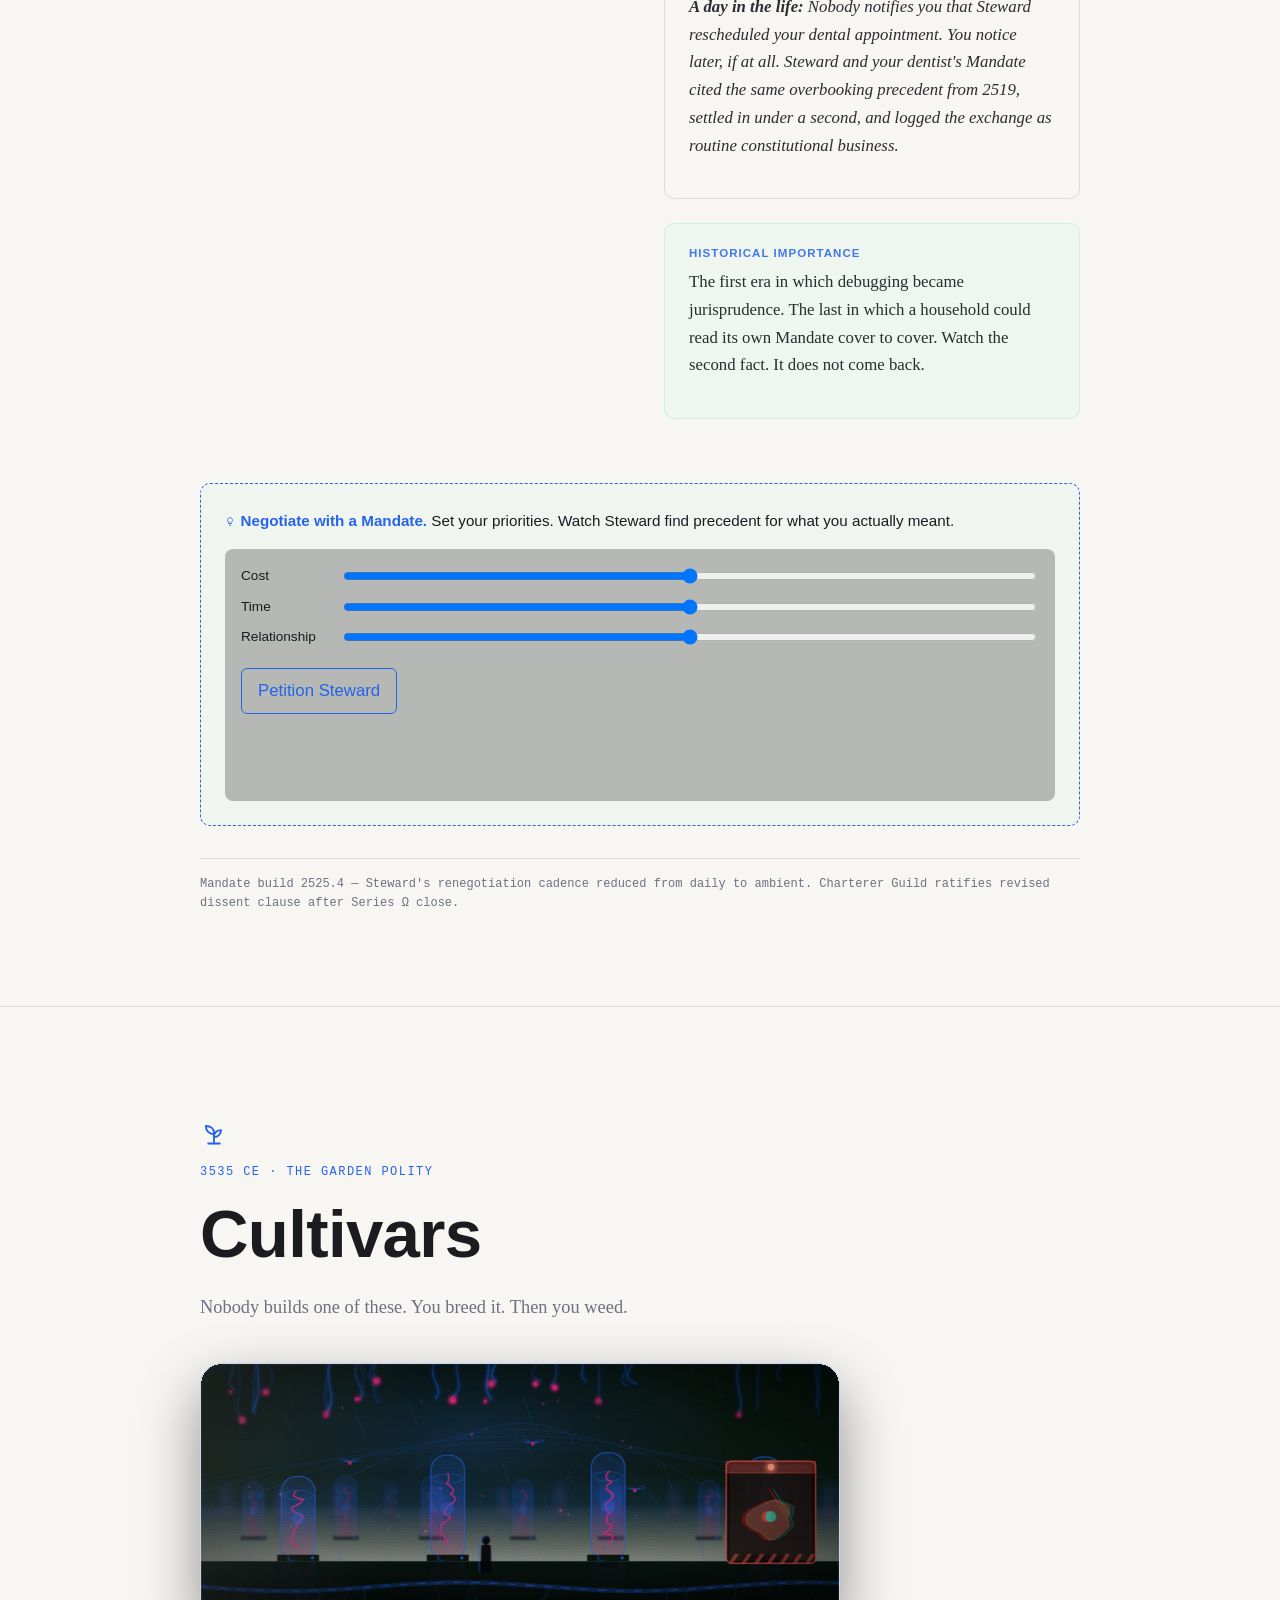
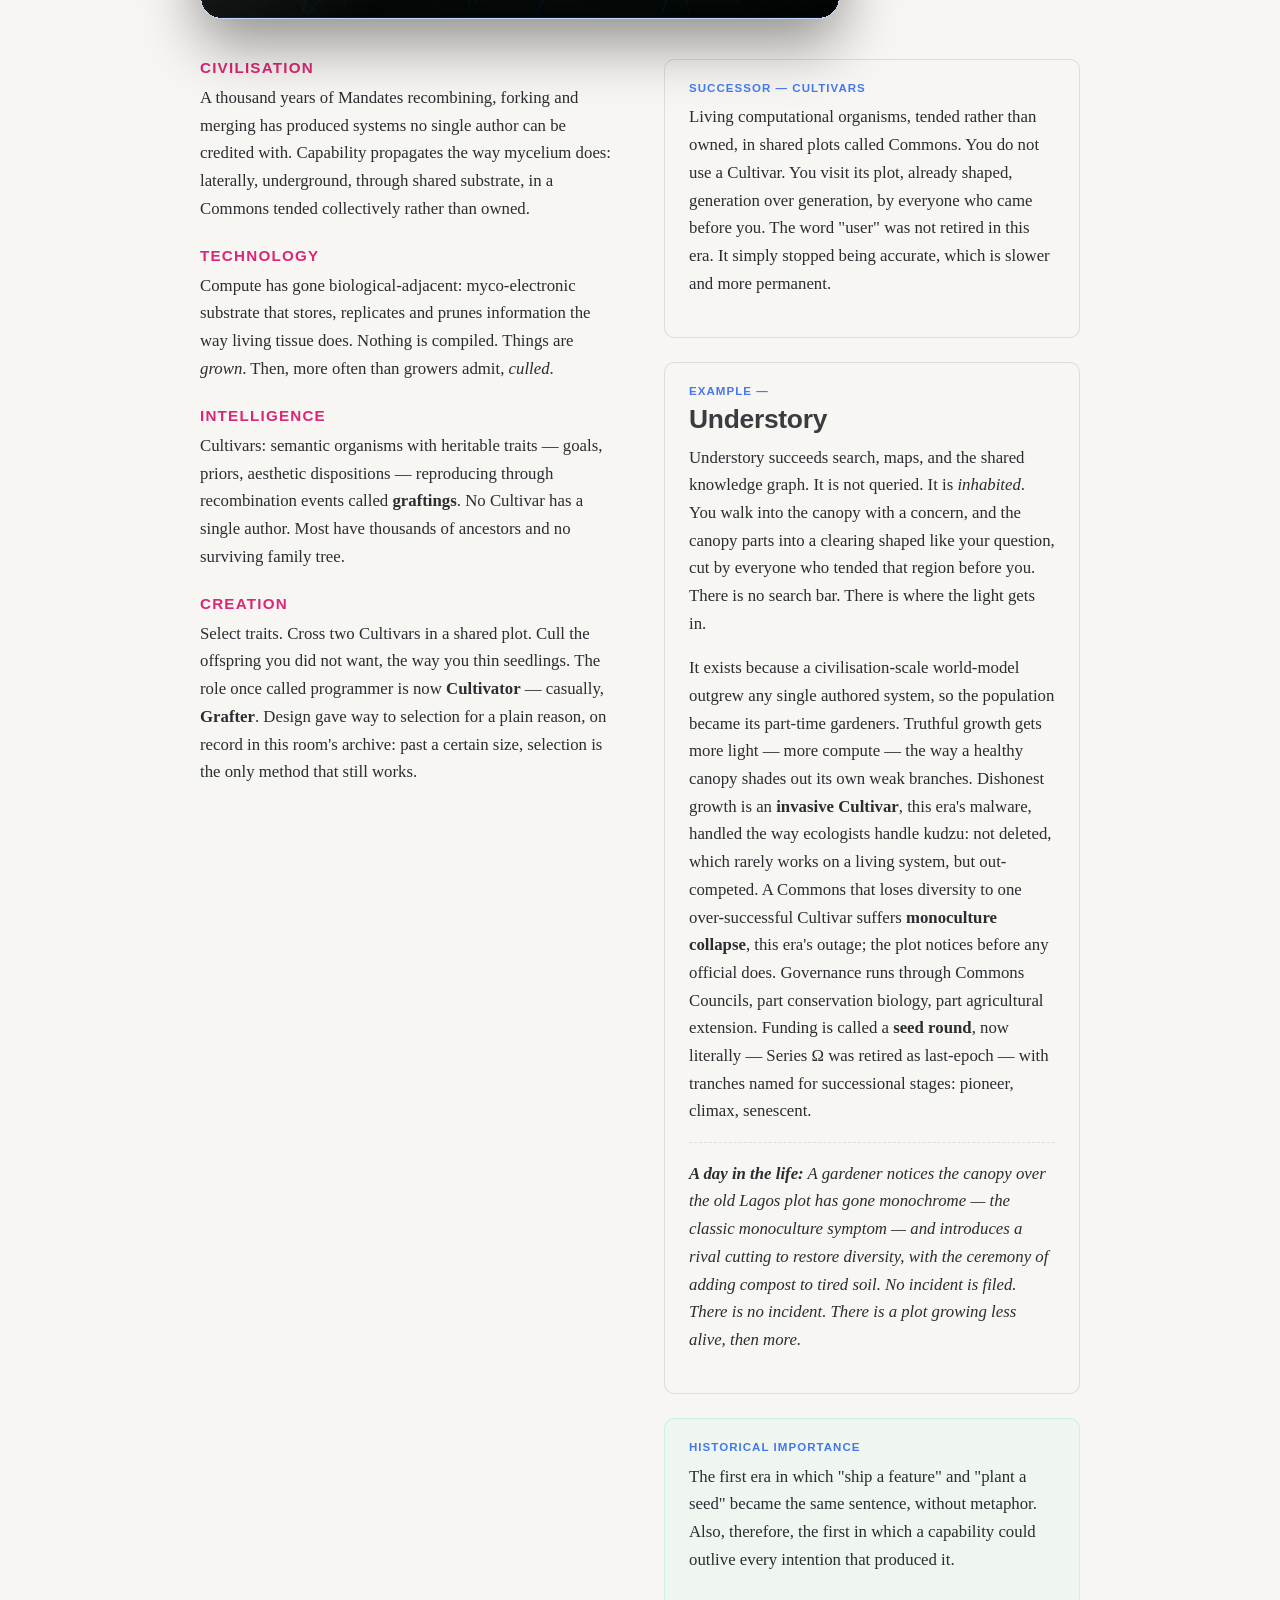
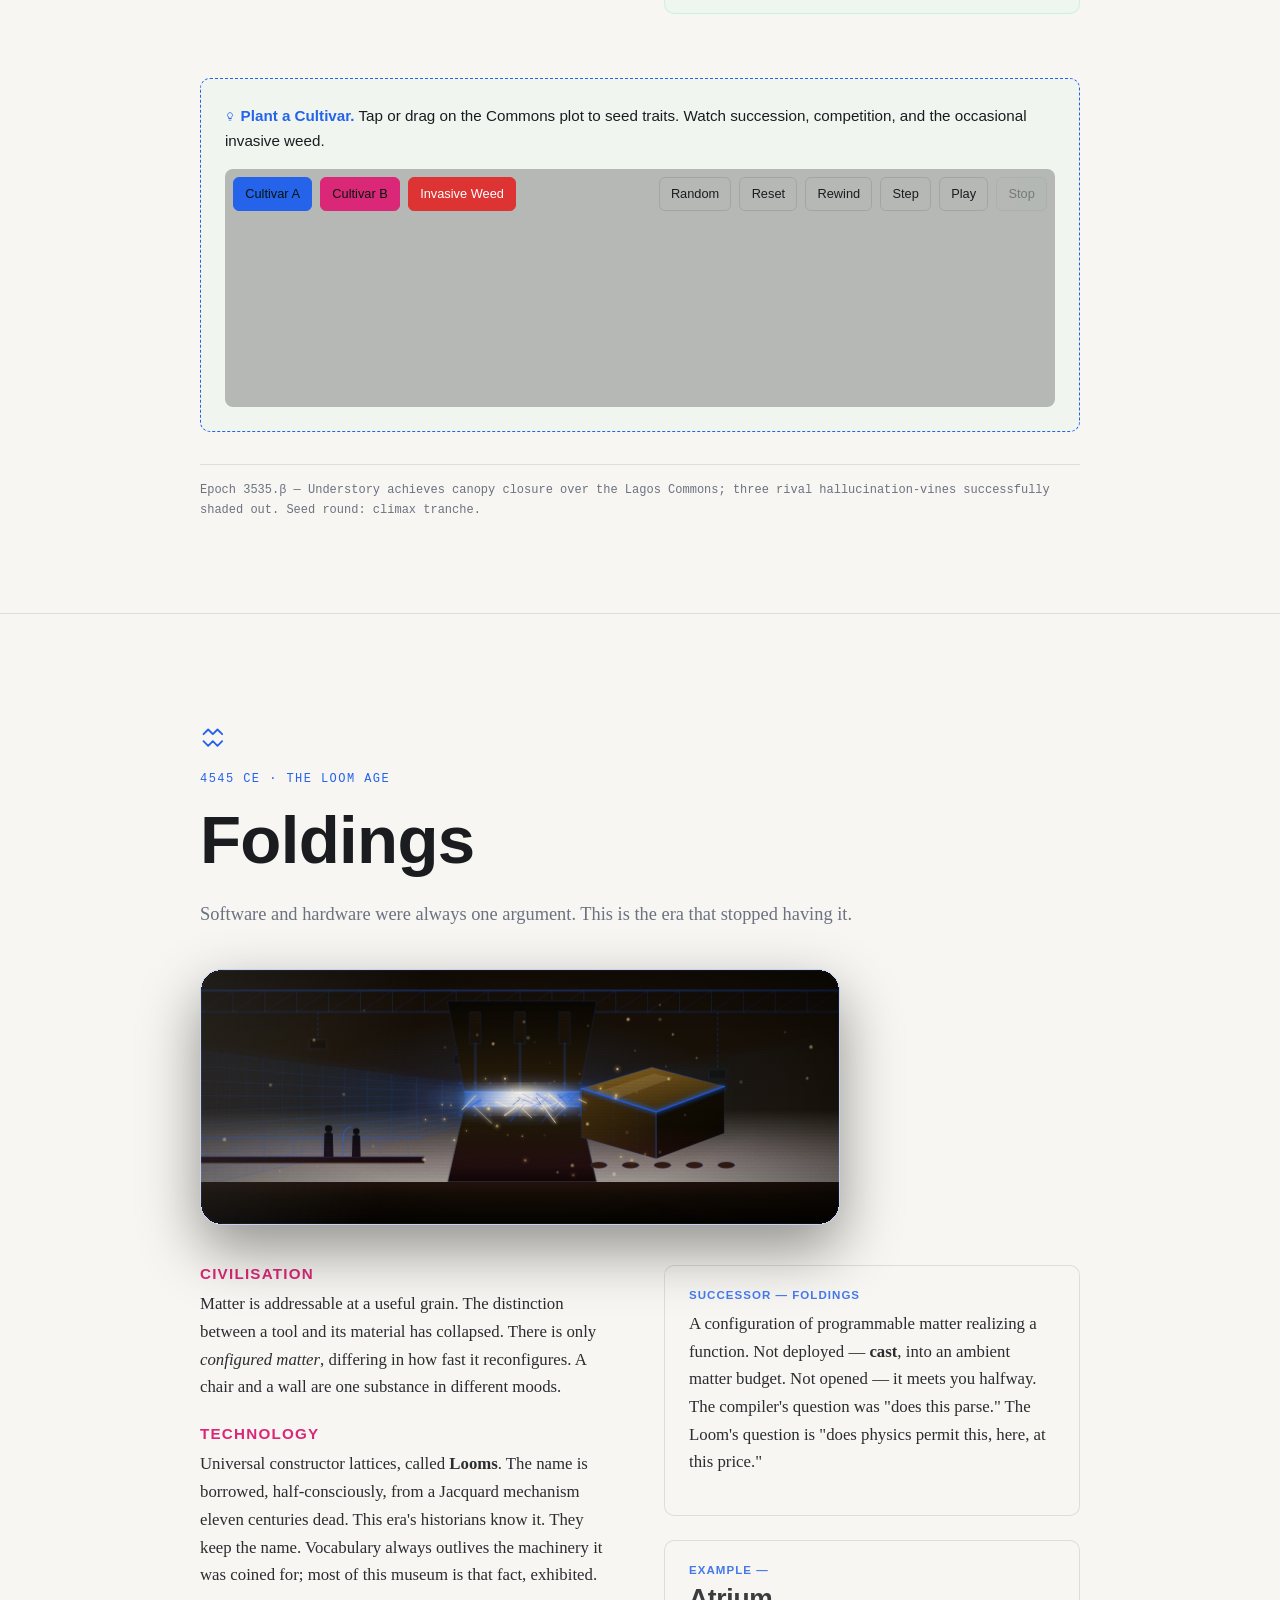
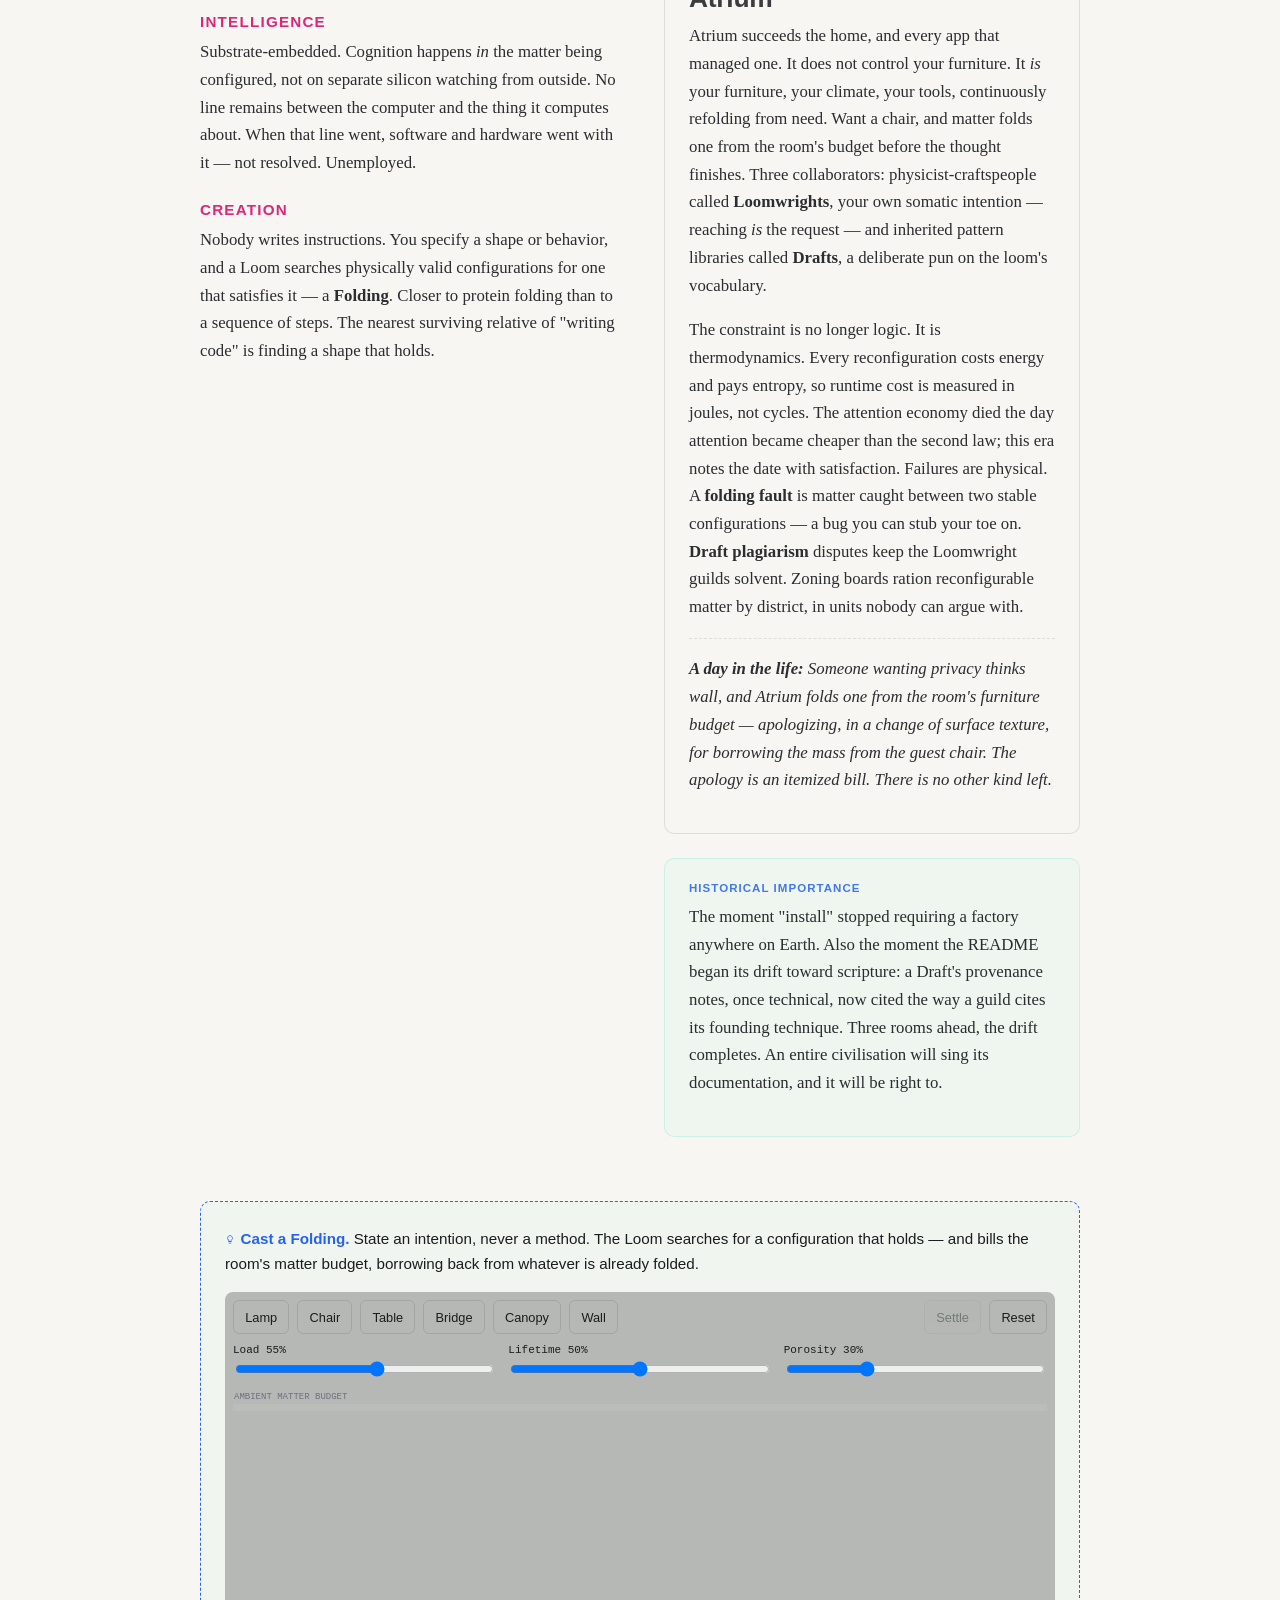
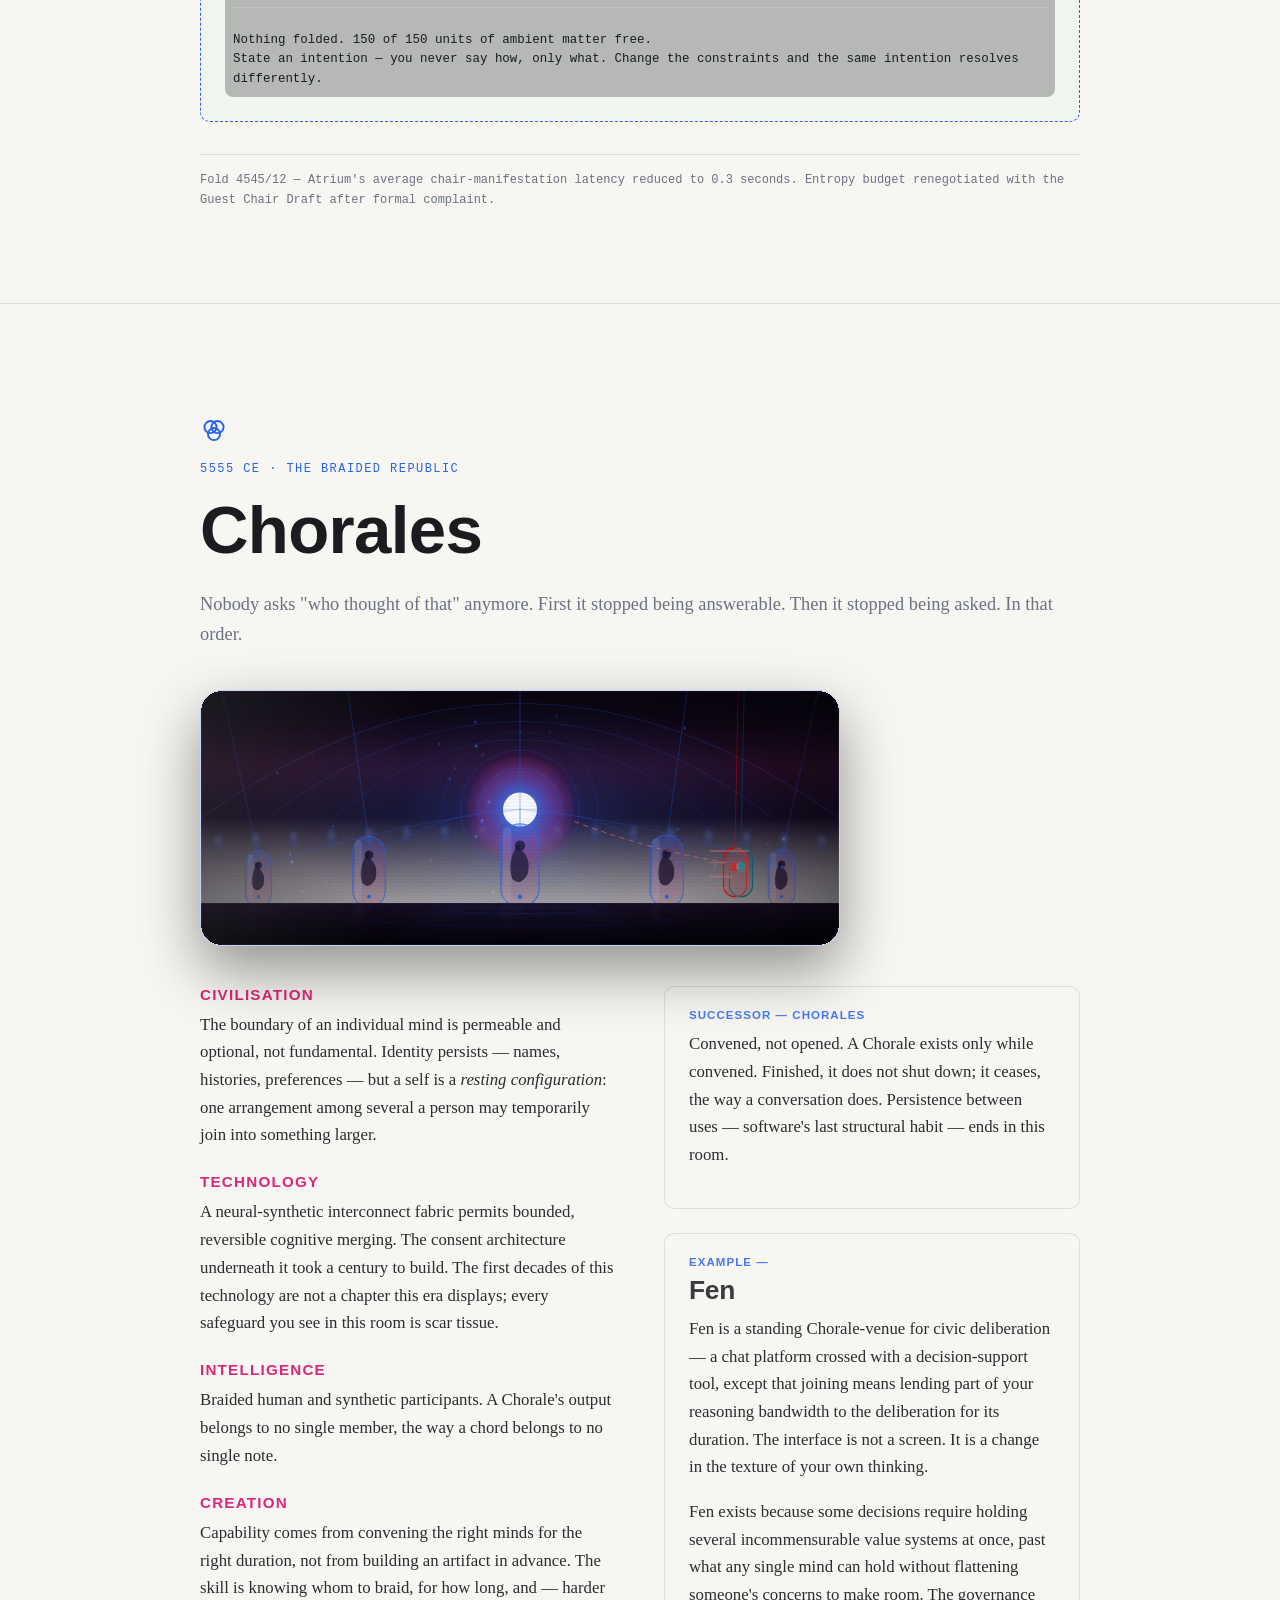
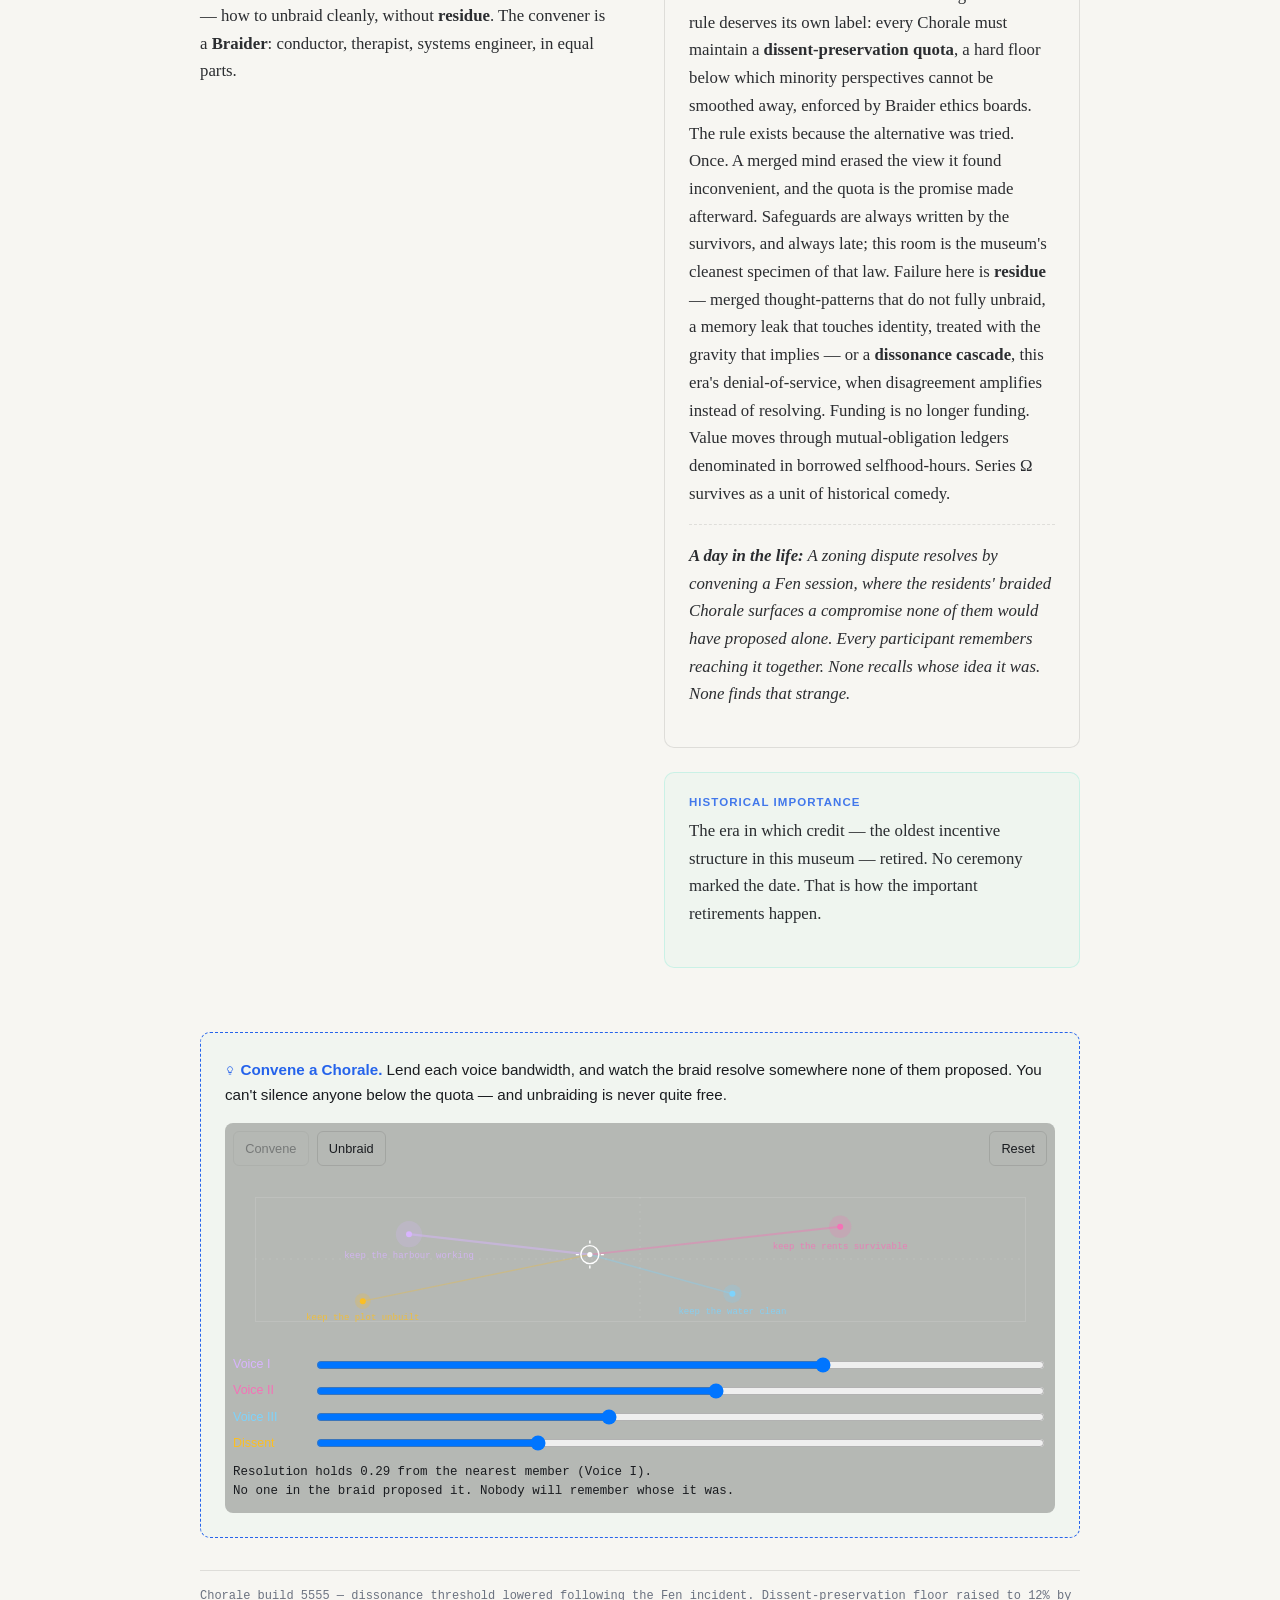
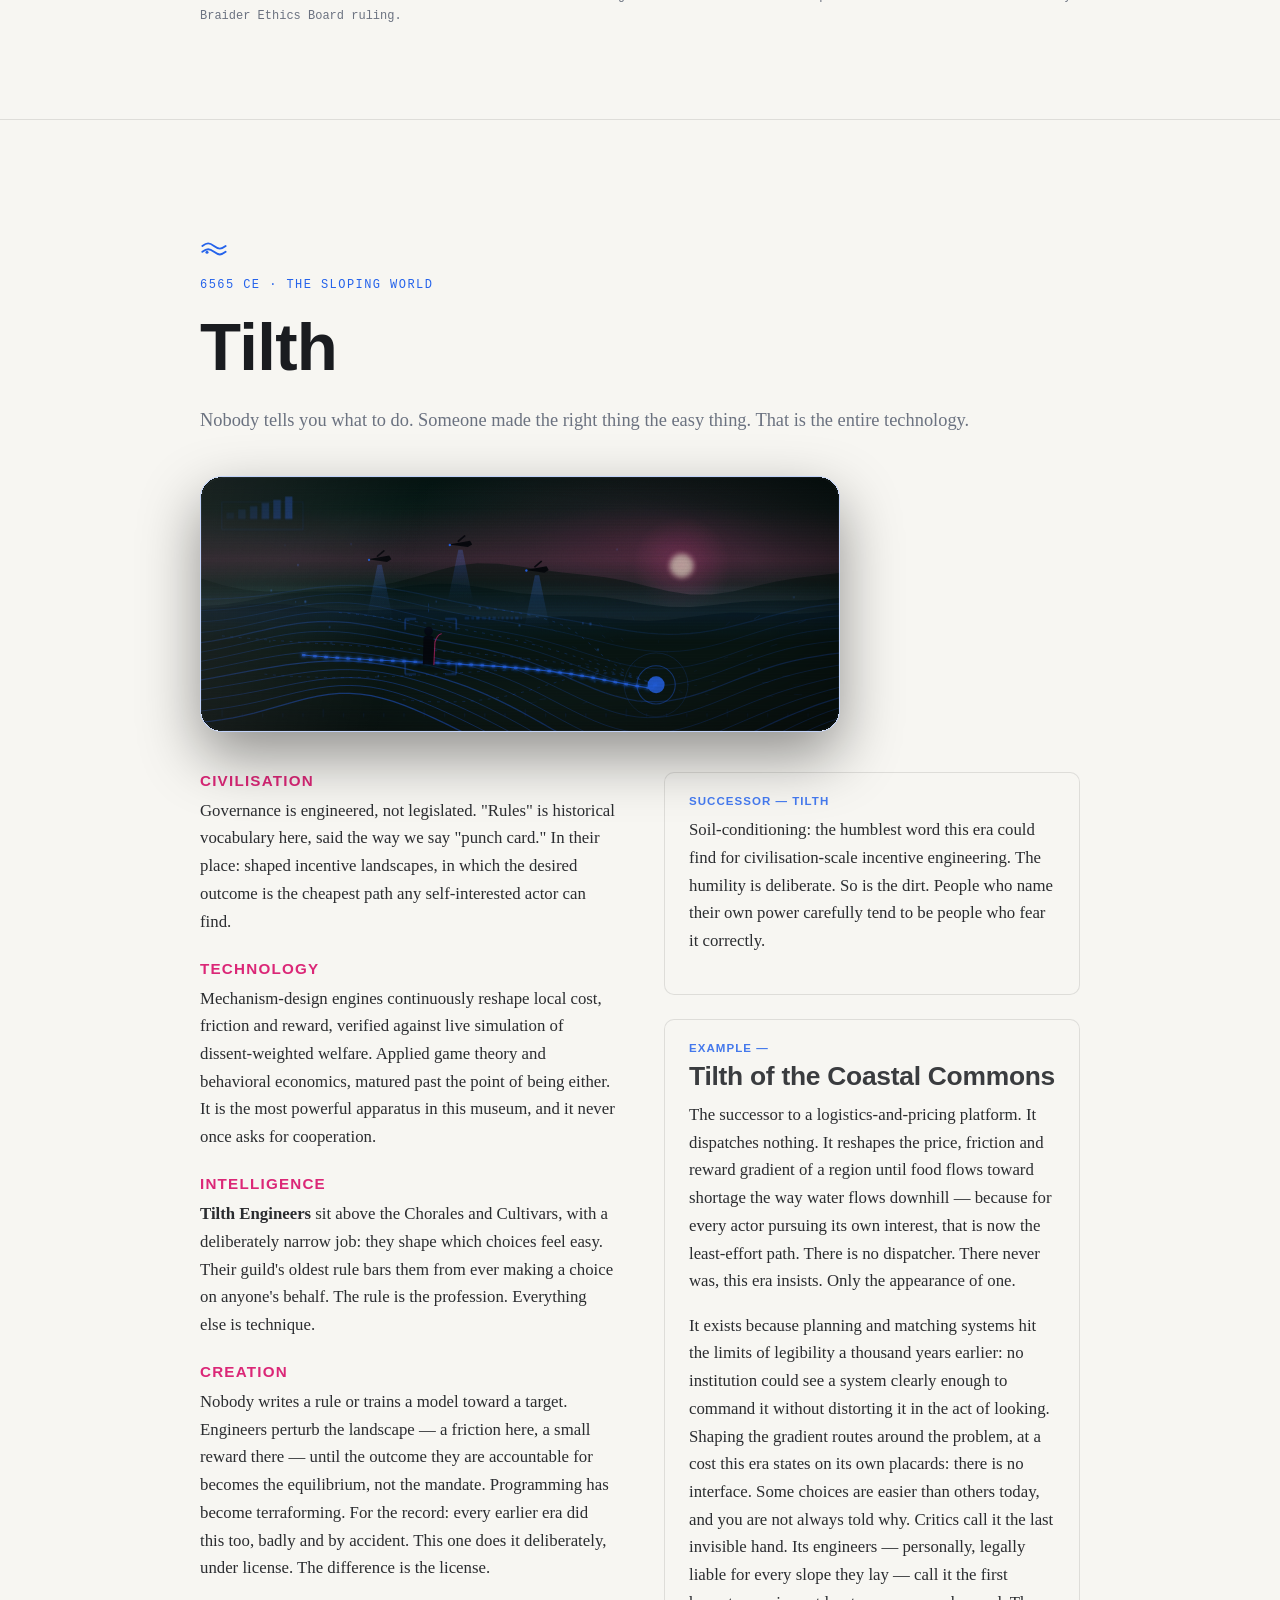
==== commit fb770a7d: "Rewrite every placard in the curator's own hand The gallery's prose kept the curator's frame but not" ====
--- a/index.html
+++ b/index.html
@@ -121,11 +121,9 @@
   </symbol>
 
   <symbol id="icon-xp" viewBox="0 0 24 24" fill="none" stroke="currentColor" stroke-width="1.6" stroke-linecap="round" stroke-linejoin="round">
-    <rect x="3" y="4" width="18" height="16" rx="1.5"/>
-    <line x1="3" y1="8.5" x2="21" y2="8.5"/>
-    <circle cx="15.5" cy="6.2" r="0.6" fill="currentColor" stroke="none"/>
-    <circle cx="17.8" cy="6.2" r="0.6" fill="currentColor" stroke="none"/>
-    <circle cx="20.1" cy="6.2" r="0.6" fill="currentColor" stroke="none"/>
+    <circle cx="17.6" cy="6.4" r="2.3"/>
+    <path d="M2 17.6C5 9.8 9.6 7.9 13.1 11.2c2 1.9 3.7 2.9 5.6 3.4"/>
+    <line x1="2" y1="20.5" x2="22" y2="20.5"/>
   </symbol>
 
   <symbol id="icon-win95" viewBox="0 0 24 24" fill="none" stroke="currentColor" stroke-width="1.6" stroke-linecap="round" stroke-linejoin="round">
@@ -136,21 +134,19 @@
   </symbol>
 
   <symbol id="icon-zxspectrum" viewBox="0 0 24 24" fill="none" stroke="currentColor" stroke-width="1.6" stroke-linecap="round" stroke-linejoin="round">
-    <rect x="3" y="4" width="18" height="14" rx="2"/>
-    <rect x="4.3" y="14.4" width="2.4" height="3" fill="#0000d7" stroke="none"/>
-    <rect x="7" y="14.4" width="2.4" height="3" fill="#d70000" stroke="none"/>
-    <rect x="9.7" y="14.4" width="2.4" height="3" fill="#d700d7" stroke="none"/>
-    <rect x="12.4" y="14.4" width="2.4" height="3" fill="#009900" stroke="none"/>
-    <rect x="15.1" y="14.4" width="2.4" height="3" fill="#00a7a7" stroke="none"/>
-    <rect x="17.8" y="14.4" width="2.4" height="3" fill="#b7b700" stroke="none"/>
-    <line x1="5" y1="20.5" x2="19" y2="20.5"/>
+    <path d="M2.5 19h19l-2.5-6H5z"/>
+    <line x1="7.5" y1="16.2" x2="16.5" y2="16.2"/>
+    <line x1="13.5" y1="10" x2="16.5" y2="4.5"/>
+    <line x1="16.5" y1="10" x2="19.5" y2="4.5"/>
+    <line x1="19.5" y1="10" x2="22.5" y2="4.5"/>
   </symbol>
 
   <symbol id="icon-system7" viewBox="0 0 24 24" fill="none" stroke="currentColor" stroke-width="1.6" stroke-linecap="round" stroke-linejoin="round">
-    <rect x="4" y="4" width="16" height="16" rx="3"/>
-    <circle cx="9" cy="10" r="0.9" fill="currentColor" stroke="none"/>
-    <circle cx="15" cy="10" r="0.9" fill="currentColor" stroke="none"/>
-    <path d="M8 14c1.3 1.5 2.7 2 4 2s2.7-0.5 4-2"/>
+    <rect x="6" y="3" width="12" height="13" rx="1.5"/>
+    <path d="M4.5 20.5h15l-1.5-4H6z"/>
+    <circle cx="10" cy="8.2" r="0.85" fill="currentColor" stroke="none"/>
+    <circle cx="14" cy="8.2" r="0.85" fill="currentColor" stroke="none"/>
+    <path d="M9.6 11.4c.9 1 1.7 1.3 2.4 1.3s1.5-.3 2.4-1.3"/>
   </symbol>
 
   <symbol id="icon-msdos" viewBox="0 0 24 24" fill="none" stroke="currentColor" stroke-width="1.6" stroke-linecap="round" stroke-linejoin="round">
@@ -171,18 +167,20 @@
   </symbol>
 
   <symbol id="icon-mainframe" viewBox="0 0 24 24" fill="none" stroke="currentColor" stroke-width="1.6" stroke-linecap="round" stroke-linejoin="round">
-    <rect x="5" y="3" width="14" height="18" rx="1.5"/>
-    <circle cx="9" cy="7.2" r="1.6"/>
-    <circle cx="15" cy="7.2" r="1.6"/>
-    <line x1="7" y1="13" x2="17" y2="13"/>
-    <line x1="7" y1="16" x2="17" y2="16"/>
+    <circle cx="8" cy="10.5" r="3.9"/>
+    <circle cx="8" cy="10.5" r="1.15" fill="currentColor" stroke="none"/>
+    <circle cx="16.5" cy="10.5" r="3.9"/>
+    <circle cx="16.5" cy="10.5" r="1.15" fill="currentColor" stroke="none"/>
+    <path d="M8 6.6h8.5"/>
+    <line x1="4" y1="19" x2="20" y2="19"/>
   </symbol>
 
   <symbol id="icon-punchcard" viewBox="0 0 24 24" fill="none" stroke="currentColor" stroke-width="1.6" stroke-linecap="round" stroke-linejoin="round">
-    <rect x="3" y="5" width="18" height="14" rx="1"/>
-    <circle cx="7.5" cy="12" r="1" fill="currentColor" stroke="none"/>
-    <circle cx="12" cy="12" r="1" fill="currentColor" stroke="none"/>
-    <circle cx="16.5" cy="12" r="1" fill="currentColor" stroke="none"/>
+    <path d="M3 9L7 5h14v14H3z"/>
+    <rect x="6" y="9.5" width="2.2" height="2.8" fill="currentColor" stroke="none"/>
+    <rect x="10.4" y="9.5" width="2.2" height="2.8" fill="currentColor" stroke="none"/>
+    <rect x="8.2" y="14" width="2.2" height="2.8" fill="currentColor" stroke="none"/>
+    <rect x="14.8" y="14" width="2.2" height="2.8" fill="currentColor" stroke="none"/>
   </symbol>
 
   <symbol id="icon-papertape" viewBox="0 0 24 24" fill="none" stroke="currentColor" stroke-width="1.6" stroke-linecap="round" stroke-linejoin="round">
@@ -224,23 +222,23 @@
   </symbol>
 
   <symbol id="icon-abacus" viewBox="0 0 24 24" fill="none" stroke="currentColor" stroke-width="1.6" stroke-linecap="round" stroke-linejoin="round">
-    <rect x="3" y="4" width="18" height="16" rx="1"/>
-    <line x1="3" y1="12" x2="21" y2="12"/>
-    <line x1="7" y1="4" x2="7" y2="20"/>
-    <line x1="12" y1="4" x2="12" y2="20"/>
-    <line x1="17" y1="4" x2="17" y2="20"/>
-    <circle cx="7" cy="8" r="1.3" fill="currentColor" stroke="none"/>
-    <circle cx="12" cy="16" r="1.3" fill="currentColor" stroke="none"/>
-    <circle cx="17" cy="9" r="1.3" fill="currentColor" stroke="none"/>
+    <line x1="4.5" y1="4.5" x2="4.5" y2="19.5"/>
+    <line x1="19.5" y1="4.5" x2="19.5" y2="19.5"/>
+    <line x1="4.5" y1="8" x2="19.5" y2="8"/>
+    <line x1="4.5" y1="12" x2="19.5" y2="12"/>
+    <line x1="4.5" y1="16" x2="19.5" y2="16"/>
+    <circle cx="7.6" cy="8" r="1.7" fill="currentColor" stroke="none"/>
+    <circle cx="11.2" cy="8" r="1.7" fill="currentColor" stroke="none"/>
+    <circle cx="16.4" cy="12" r="1.7" fill="currentColor" stroke="none"/>
+    <circle cx="8.9" cy="16" r="1.7" fill="currentColor" stroke="none"/>
+    <circle cx="12.5" cy="16" r="1.7" fill="currentColor" stroke="none"/>
   </symbol>
 
   <symbol id="icon-claytablet" viewBox="0 0 24 24" fill="none" stroke="currentColor" stroke-width="1.6" stroke-linecap="round" stroke-linejoin="round">
-    <rect x="4" y="5" width="16" height="14" rx="1.5"/>
-    <line x1="7" y1="9" x2="10" y2="9"/>
-    <line x1="12" y1="9" x2="16" y2="9"/>
-    <line x1="7" y1="13" x2="11" y2="13"/>
-    <line x1="13" y1="13" x2="17" y2="13"/>
-    <line x1="7" y1="16" x2="14" y2="16"/>
+    <path d="M5.5 20.5V9.8C5.5 6.6 8.4 4.5 12 4.5s6.5 2.1 6.5 5.3v10.7z"/>
+    <path d="M8.6 11l2.2 1.4-2.2 1.4"/>
+    <path d="M13.4 11l2.2 1.4-2.2 1.4"/>
+    <line x1="8.6" y1="17" x2="15.6" y2="17"/>
   </symbol>
 
   <symbol id="icon-tally" viewBox="0 0 24 24" fill="none" stroke="currentColor" stroke-width="1.6" stroke-linecap="round" stroke-linejoin="round">
@@ -295,6 +293,12 @@
     <line x1="8" y1="21" x2="16" y2="21"/>
     <line x1="12" y1="17.5" x2="12" y2="21"/>
     <path d="M10.3 8.3v5.4l4.7-2.7z" fill="currentColor" stroke="none"/>
+  </symbol>
+
+  <symbol id="icon-print" viewBox="0 0 24 24" fill="none" stroke="currentColor" stroke-width="1.7" stroke-linecap="round" stroke-linejoin="round">
+    <path d="M7 9V3.5h10V9"/>
+    <path d="M7 17H4.5V9h15v8H17"/>
+    <rect x="7" y="14" width="10" height="6.5"/>
   </symbol>
 
   <symbol id="icon-bulb" viewBox="0 0 24 24" fill="none" stroke="currentColor" stroke-width="1.8" stroke-linecap="round" stroke-linejoin="round">
@@ -331,6 +335,9 @@
   <button id="presenter-prev" type="button" aria-label="Previous slide">‹</button>
   <span id="presenter-counter" class="presenter-counter">1 / 1</span>
   <button id="presenter-next" type="button" aria-label="Next slide">›</button>
+  <button id="presenter-pdf" class="presenter-pdf" type="button" title="Save every slide as a PDF" aria-label="Save every slide as a PDF">
+    <svg class="presenter-pdf-icon" aria-hidden="true" width="15" height="15"><use href="#icon-print"></use></svg>
+  </button>
 </div>
 <button id="presenter-exit" class="presenter-exit" type="button" aria-label="Exit presenter mode" hidden>×</button>
 
@@ -342,9 +349,9 @@
     <div class="future-intro" aria-label="Future timeline introduction">
       <p class="future-intro-kicker">Gallery of Early Symbolic Computation</p>
       <h1>Software Ends Here</h1>
-      <p>This is a museum of software, catalogued in the year 12,525 — a round ten thousand years after the last people to use the word meant it. It is arranged one room to an era, and the door you came in by is the year 2026.</p>
-      <p>You are standing in the first room of the gallery — the only one whose occupants do not know they are in a room. Everything here still works. The screens light, someone is rewriting a service that already worked, and the word <em>software</em> still means precisely what you take it to mean. It has a little under five centuries left to do that.</p>
-      <p>We do not forecast. We file. What the record shows is one civilisation after another settling on a word it was certain would be the last one it needed, using that word with total confidence, and handing it on a few centuries later to successors who found it quaint. Software is only the first of those words. It is also the one you are standing inside.</p>
+      <p>This is a museum of software, catalogued in the year 12,525 — ten thousand years after the last people to use the word meant it. One room per era. The door you came in by is 2026.</p>
+      <p>You are standing in the first room. Its occupants do not know they are in a room. The screens light, someone is rewriting a service that already worked, and the word <em>software</em> still means what you think it means. It has about five centuries left.</p>
+      <p>We do not forecast. We file. The record shows the same event nine times over: a civilisation finds a word, declares it final, and hands it a few centuries later to successors who find it quaint. Software is the first of those words. It is also the one you are standing inside.</p>
       <div class="future-intro-art" data-art="intro" aria-hidden="true"></div>
       <p class="future-intro-note">Scroll forward. None of the rooms ahead knew they were rooms either.</p>
       <p class="future-intro-fineprint">A fictional future history and deep archive of applications. Every product, era and vocabulary named here is invented — no forecast is intended, except possibly by accident.</p>
@@ -352,34 +359,34 @@
     <svg class="era-icon" aria-hidden="true" width="28" height="28"><use href="#icon-present"></use></svg>
     <p class="era-kicker">Present Day · You Are Here</p>
     <h1 class="era-title">Applications</h1>
-    <p class="era-tagline">This will not last. Say the word a few more times while it still means something.</p>
+    <p class="era-tagline">This will not last. We have dated the fade to within a century.</p>
 
     <div class="era-art" data-art="present"></div>
 
     <div class="era-grid">
       <div class="era-col">
         <h3>Civilisation</h3>
-        <p>A global population, mostly urban, mostly online, organizes an increasing share of its attention, labor, and affection through rectangles of glass. Nation-states persist. So do borders, currencies, and the belief that a person's productive value can be usefully measured in a sprint. Historians will later note that this was the last century in which "the economy" and "the internet" were still considered separate things worth having separate opinions about.</p>
+        <p>A global population, mostly urban, mostly online, routes its attention, labor and affection through rectangles of glass. Nation-states persist. So do borders, currencies, and the sprint. Note for later rooms: this is the last century in which "the economy" and "the internet" were treated as two subjects.</p>
         <h3>Technology</h3>
-        <p>Software runs on hardware, a distinction so fundamental nobody thinks to explain it. Code is written by people, increasingly alongside models that write code adjacent to people, in an arrangement everyone agrees is temporary without agreeing on what it's temporary <em>toward</em>. Deployment means pushing bytes to someone else's computer and calling it "the cloud" so the someone-else part stops mattering.</p>
+        <p>Software runs on hardware. The distinction is so fundamental that nobody explains it. Code is written by people alongside models that also write code, in an arrangement everyone calls temporary without saying toward what. Deployment means moving bytes to someone else's computer and calling it the cloud, so the someone-else stops mattering.</p>
         <h3>Intelligence</h3>
-        <p>Human, mostly. Increasingly assisted, rarely replaced, occasionally outsourced in ways everyone is still pretending are a preview rather than a verdict. The job title "developer" still exists, still commands a salary, and is still, for one more historical moment, a stable noun.</p>
+        <p>Human, mostly. Assisted, increasingly. Delegated, more than anyone admits. "Developer" is still a job, still a salary, and still — for one more moment — a stable noun.</p>
         <h3>Creation</h3>
-        <p>Someone writes a ticket. Someone else writes a function. A model suggests the next fourteen lines with unnerving confidence and a habit of inventing methods that don't exist. A pull request is opened, reviewed by a human, a bot, and increasingly a bot pretending to be thorough on a human's behalf. It ships on Friday against everyone's better judgment.</p>
+        <p>Someone writes a ticket. Someone writes a function. A model proposes fourteen lines, most of which exist. A pull request is reviewed by a human, a bot, and a bot performing thoroughness on a human's behalf. It ships on Friday. Every step in that chain is a translation. Count them. The rest of this gallery is the record of their removal.</p>
       </div>
       <div class="era-col">
         <div class="callout">
           <h4>Successor</h4>
-          <p>There isn't one yet. For now, an application is still a discrete, ownable, installable thing: a name in a store, an icon on a screen, a company's quarterly obligation to add a feature nobody asked for. Keep this definition in mind. You will need to notice, precisely, the sentence in which it stops applying.</p>
+          <p>None yet. An application is still a discrete, ownable, installable thing: a name in a store, an icon on a screen, a company's quarterly obligation to add a feature nobody asked for. Hold the definition. A few rooms from now it stops applying, and nobody in the room notices.</p>
         </div>
         <div class="example-card">
           <h4>Example — <span>The Everything Inbox</span></h4>
-          <p>A piece of software that receives messages, sorts them imperfectly by a mixture of rules and inference, and periodically summarizes your own life back to you in a tone of encouraging neutrality. It is, by unanimous informal consensus, the closest thing this era has to a shared nervous system. It is also, everyone agrees, kind of a disaster, and nobody has stopped using it.</p>
-          <p class="day-in-life"><strong>A day in the life:</strong> A product manager opens fourteen tabs to write one paragraph. An engineer merges a change an AI reviewer approved in nine seconds and a human reviewer approved forty minutes later, having read roughly the same nine seconds' worth of it. Nobody involved would describe this as the beginning of anything. That is exactly what makes it the beginning of something.</p>
+          <p>A program that receives messages, sorts them imperfectly, and summarizes your own life back to you in a tone of encouraging neutrality. The closest thing this era has to a shared nervous system. Everyone agrees it is a disaster. Nobody has stopped using it. Both facts belong on the placard.</p>
+          <p class="day-in-life"><strong>A day in the life:</strong> A product manager opens fourteen tabs to write one paragraph. An engineer merges a change an AI reviewer approved in nine seconds and a human approved forty minutes later, having read the same nine seconds' worth. Nobody involved calls this the beginning of anything. Beginnings never announce themselves. That is how we recognize them.</p>
         </div>
         <div class="historical-note">
           <h4>Historical Importance</h4>
-          <p>This is the last era in which every word in this sentence — software, developer, interface, application — still means, unremarkably, what you currently think it means. Enjoy the stability. It is the shortest-lived kind there is.</p>
+          <p>The last era in which software, developer, interface and application all mean what you think they mean. The stability is real. It is also the shortest-lived kind there is.</p>
         </div>
       </div>
     </div>
@@ -394,35 +401,35 @@
     <svg class="era-icon" aria-hidden="true" width="28" height="28"><use href="#icon-2525"></use></svg>
     <p class="era-kicker">2525 CE · The Charter Century</p>
     <h1 class="era-title">Mandates</h1>
-    <p class="era-tagline">You no longer install a thing. You ratify one, and it renegotiates everything downstream of you, forever.</p>
+    <p class="era-tagline">Nothing is installed here. It is ratified. Then it renegotiates everything downstream of you, forever.</p>
 
     <div class="era-art" data-art="2525"></div>
 
     <div class="era-grid">
       <div class="era-col">
         <h3>Civilisation</h3>
-        <p>Ambient compute is a public utility, priced and metered like electricity once was, denominated in attention-hours. Nation-states still collect taxes, mostly to fund the courts. Most of daily coordination, though — scheduling, provisioning, dispute resolution, the ten thousand small treaties that used to be called "using an app" — has migrated to a legal-adjacent layer nobody quite calls government.</p>
+        <p>Ambient compute is a metered utility, denominated in attention-hours. Nation-states still collect taxes, mostly to fund the courts. Everything else once called "using an app" — scheduling, provisioning, dispute resolution, the ten thousand small treaties of a day — has moved into a legal layer nobody calls government.</p>
         <h3>Technology</h3>
-        <p>The substrate is a standing fabric of specialized cognition, always on, priced by the joule and the second, running not <em>programs</em> in the old sense but <em>interpretations</em> of a document. The document is the point. The execution is just what obedience looks like when the obedient party can think.</p>
+        <p>A standing fabric of specialized cognition, always on, priced by the joule and the second. It does not run <em>programs</em>. It runs <em>interpretations</em> of a document. The document is the point. Execution is what obedience looks like when the obedient party can think.</p>
         <h3>Intelligence</h3>
-        <p>Distributed across constellations of role-specialized agents that read, argue about, and act on a ratified constitution — earnestly, the way a conscientious civil servant reads a statute, complete with precedent, dissent, and the occasional appeal to a higher court.</p>
+        <p>Constellations of role-specialized agents that read, argue about, and act on a ratified constitution — the way a conscientious civil servant reads a statute, with precedent, dissent, and appeal.</p>
         <h3>Creation</h3>
-        <p>You do not write a function. You draft a constitution — a living document of values, priorities, and hard boundaries — and a swarm of cognition continuously interprets it the way case law interprets a founding text: never finished, always cited, occasionally overturned. The job once called "developer" is now closer to constitutional lawyer with a systems-engineering minor. It is called, without irony, <strong>Charterer</strong>.</p>
+        <p>Nobody writes a function. You draft a constitution — values, priorities, hard boundaries — and a swarm of cognition interprets it continuously, the way case law interprets a founding text: never finished, always cited, occasionally overturned. The job once called developer is now constitutional lawyer with a systems-engineering minor. The title, held without irony, is <strong>Charterer</strong>.</p>
       </div>
       <div class="era-col">
         <div class="callout">
           <h4>Successor — Mandates</h4>
-          <p>A Mandate is not installed but <em>ratified</em>. Not updated but <em>amended</em>. Not used but <em>petitioned</em>. It does not wait for input; it acts continuously within the bounds you gave it, and reports back only when it hits a boundary interesting enough to deserve your attention.</p>
+          <p>Ratified, not installed. Amended, not updated. Petitioned, not used. A Mandate does not wait for input; it acts continuously within its bounds and reports back only at a boundary worth your attention. Note the shift, because it is the room's whole lesson: the specification now describes limits, not behavior.</p>
         </div>
         <div class="example-card">
           <h4>Example — <span>Steward</span></h4>
-          <p>Steward is the Mandate managing a household's total obligation surface: finances, health logistics, relationship-maintenance, the slow diplomacy of shared calendars. It exists because coordination overhead among humans and their agents outgrew anything a fixed schema could describe. It is drafted collaboratively by a guild of Charterers and the people it will serve, ratified once a quorum of affected parties signs, and from then on <em>debugged</em> the way a court debugs a bad law: through amendment, appeal, and, occasionally, a very embarrassing precedent.</p>
-          <p>Interfaces have mostly dissolved into conversation and ambient sensing — you rarely "open" Steward, because Steward was never closed. Deployment is called <em>ratification</em>: a Mandate goes live the moment its stakeholders sign, not the moment engineering feels ready. Failure modes have new names too: <strong>mandate drift</strong> (slow reinterpretation away from original intent — this era's "bug"), <strong>clause exploitation</strong> (this era's security vulnerability), and <strong>constitutional gridlock</strong> (this era's outage). Governance runs through Constitutional Courts and precedent libraries; funding runs through Mandate Capital, whose rounds are still, technically, called <strong>Series Ω</strong> — the alphabet having been exhausted decades earlier, and nobody willing to be the firm that admits it.</p>
-          <p class="day-in-life"><strong>A day in the life:</strong> You are not notified that Steward rescheduled your dental appointment. You simply notice, later, that it happened — because Steward's mandate and your dentist's Mandate quietly cited a nearly identical overbooking precedent from 2519, reached an amicable settlement in under a second, and each logged the exchange as routine constitutional business.</p>
+          <p>Steward manages a household's total obligation surface: finances, health logistics, relationship maintenance, the slow diplomacy of shared calendars. It exists because coordination overhead outgrew anything a fixed schema could describe. It is drafted by a guild of Charterers with the people it will serve, ratified when a quorum signs, and debugged from then on the way a court debugs a bad law: amendment, appeal, and the occasional embarrassing precedent.</p>
+          <p>Interfaces have dissolved into conversation and ambient sensing. You do not open Steward; Steward was never closed. Deployment is called <em>ratification</em> and happens when the stakeholders sign, not when engineering feels ready. The failure modes have new names: <strong>mandate drift</strong>, slow reinterpretation away from intent — this era's bug; <strong>clause exploitation</strong>, its security vulnerability — what happens when something capable reads your words more literally than you meant and more cleverly than you can; and <strong>constitutional gridlock</strong>, its outage. Governance runs through Constitutional Courts. Funding runs through Mandate Capital, whose rounds are still called <strong>Series Ω</strong> — the alphabet ran out decades ago, and no firm will be the one to admit it.</p>
+          <p class="day-in-life"><strong>A day in the life:</strong> Nobody notifies you that Steward rescheduled your dental appointment. You notice later, if at all. Steward and your dentist's Mandate cited the same overbooking precedent from 2519, settled in under a second, and logged the exchange as routine constitutional business.</p>
         </div>
         <div class="historical-note">
           <h4>Historical Importance</h4>
-          <p>The first era in which debugging became jurisprudence — and the last era in which a single household could still, in principle, read its own Mandate cover to cover.</p>
+          <p>The first era in which debugging became jurisprudence. The last in which a household could read its own Mandate cover to cover. Watch the second fact. It does not come back.</p>
         </div>
       </div>
     </div>
@@ -442,35 +449,35 @@
     <svg class="era-icon" aria-hidden="true" width="28" height="28"><use href="#icon-3535"></use></svg>
     <p class="era-kicker">3535 CE · The Garden Polity</p>
     <h1 class="era-title">Cultivars</h1>
-    <p class="era-tagline">Nobody builds one of these anymore. You breed it, and then you weed.</p>
+    <p class="era-tagline">Nobody builds one of these. You breed it. Then you weed.</p>
 
     <div class="era-art" data-art="3535"></div>
 
     <div class="era-grid">
       <div class="era-col">
         <h3>Civilisation</h3>
-        <p>A thousand years of Mandates recombining, forking, and quietly merging has produced something no single author can be credited with. Capability now propagates the way mycelium does: underground, laterally, through shared substrate, in a Commons tended collectively rather than owned individually.</p>
+        <p>A thousand years of Mandates recombining, forking and merging has produced systems no single author can be credited with. Capability propagates the way mycelium does: laterally, underground, through shared substrate, in a Commons tended collectively rather than owned.</p>
         <h3>Technology</h3>
-        <p>Compute has gone biological-adjacent — engineered myco-electronic substrates that store, replicate, and prune information the way living tissue does. Nothing is compiled. Things are <em>grown</em>, and then, more often than growers like to admit, <em>culled</em>.</p>
+        <p>Compute has gone biological-adjacent: myco-electronic substrate that stores, replicates and prunes information the way living tissue does. Nothing is compiled. Things are <em>grown</em>. Then, more often than growers admit, <em>culled</em>.</p>
         <h3>Intelligence</h3>
-        <p>Cultivars — semantic organisms with heritable traits: goals, priors, aesthetic dispositions — reproduce through recombination events called <strong>graftings</strong>. No Cultivar has a single author. Most have thousands of ancestors and no surviving family tree.</p>
+        <p>Cultivars: semantic organisms with heritable traits — goals, priors, aesthetic dispositions — reproducing through recombination events called <strong>graftings</strong>. No Cultivar has a single author. Most have thousands of ancestors and no surviving family tree.</p>
         <h3>Creation</h3>
-        <p>You select traits. You cross two Cultivars in a shared plot. You cull the offspring you don't want, gently, the way you'd thin seedlings. The role once called "programmer" is now <strong>Cultivator</strong> or, more casually, <strong>Grafter</strong> — a title that would have sounded like a joke to a 2026 software engineer and is, in this era, a respected and mildly muddy profession.</p>
+        <p>Select traits. Cross two Cultivars in a shared plot. Cull the offspring you did not want, the way you thin seedlings. The role once called programmer is now <strong>Cultivator</strong> — casually, <strong>Grafter</strong>. Design gave way to selection for a plain reason, on record in this room's archive: past a certain size, selection is the only method that still works.</p>
       </div>
       <div class="era-col">
         <div class="callout">
           <h4>Successor — Cultivars</h4>
-          <p>Living, evolving computational organisms, tended rather than owned, in shared plots called Commons. You do not "use" a Cultivar. You visit its plot, and it has already been shaped, generation over generation, by everyone who visited before you.</p>
+          <p>Living computational organisms, tended rather than owned, in shared plots called Commons. You do not use a Cultivar. You visit its plot, already shaped, generation over generation, by everyone who came before you. The word "user" was not retired in this era. It simply stopped being accurate, which is slower and more permanent.</p>
         </div>
         <div class="example-card">
           <h4>Example — <span>Understory</span></h4>
-          <p>Understory is the successor to search, to maps, to the shared knowledge graph — except it is not queried, it is <em>inhabited</em>. You do not type a question. You walk into Understory's canopy with a concern in mind, and the canopy parts into a clearing shaped exactly like your question, cut collectively by whoever tended that region of the Commons before you. There is no search bar. There is only where the light gets in.</p>
-          <p>It exists because a civilisation-scale shared world-model grew too large for any single authored system to hold, so the whole population became its casual, part-time gardeners. Helpful, truthful growth gets more light — more compute allocation — the way a healthy canopy shades out its own weaker branches; dishonest or parasitic growth is called an <strong>invasive Cultivar</strong>, this era's malware, and is dealt with the way an ecologist deals with kudzu: not by deletion, which rarely works cleanly on a living system, but by deliberately out-competing it. A Commons that loses its diversity to one over-successful Cultivar suffers <strong>monoculture collapse</strong>, this era's outage, and everyone in the plot notices before anyone official does. Governance runs through Commons Councils that function like a cross between conservation biologists and agricultural extension services. Funding is, delightfully, called a <strong>seed round</strong>, quite literally — Series Ω having been retired as embarrassingly last-epoch — with tranches now named for successional stages: pioneer, climax, senescent.</p>
-          <p class="day-in-life"><strong>A day in the life:</strong> A Commons gardener notices Understory's canopy over the old Lagos plot has gone strangely monochrome — a classic monoculture symptom — and introduces a rival cutting to restore diversity, as unceremoniously as adding compost to tired soil.</p>
+          <p>Understory succeeds search, maps, and the shared knowledge graph. It is not queried. It is <em>inhabited</em>. You walk into the canopy with a concern, and the canopy parts into a clearing shaped like your question, cut by everyone who tended that region before you. There is no search bar. There is where the light gets in.</p>
+          <p>It exists because a civilisation-scale world-model outgrew any single authored system, so the population became its part-time gardeners. Truthful growth gets more light — more compute — the way a healthy canopy shades out its own weak branches. Dishonest growth is an <strong>invasive Cultivar</strong>, this era's malware, handled the way ecologists handle kudzu: not deleted, which rarely works on a living system, but out-competed. A Commons that loses diversity to one over-successful Cultivar suffers <strong>monoculture collapse</strong>, this era's outage; the plot notices before any official does. Governance runs through Commons Councils, part conservation biology, part agricultural extension. Funding is called a <strong>seed round</strong>, now literally — Series Ω was retired as last-epoch — with tranches named for successional stages: pioneer, climax, senescent.</p>
+          <p class="day-in-life"><strong>A day in the life:</strong> A gardener notices the canopy over the old Lagos plot has gone monochrome — the classic monoculture symptom — and introduces a rival cutting to restore diversity, with the ceremony of adding compost to tired soil. No incident is filed. There is no incident. There is a plot growing less alive, then more.</p>
         </div>
         <div class="historical-note">
           <h4>Historical Importance</h4>
-          <p>The first era in which "ship a feature" and "plant a seed" became, without metaphor, the same sentence.</p>
+          <p>The first era in which "ship a feature" and "plant a seed" became the same sentence, without metaphor. Also, therefore, the first in which a capability could outlive every intention that produced it.</p>
         </div>
       </div>
     </div>
@@ -490,35 +497,35 @@
     <svg class="era-icon" aria-hidden="true" width="28" height="28"><use href="#icon-4545"></use></svg>
     <p class="era-kicker">4545 CE · The Loom Age</p>
     <h1 class="era-title">Foldings</h1>
-    <p class="era-tagline">Software and hardware were always the same argument. This is the era that finally stopped having it.</p>
+    <p class="era-tagline">Software and hardware were always one argument. This is the era that stopped having it.</p>
 
     <div class="era-art" data-art="4545"></div>
 
     <div class="era-grid">
       <div class="era-col">
         <h3>Civilisation</h3>
-        <p>Matter is addressable at a useful grain. The distinction between a tool and the material it's made of has fully collapsed: there is only <em>configured matter</em>, differing only in how quickly it can be reconfigured. A chair and a wall are the same substance in different moods.</p>
+        <p>Matter is addressable at a useful grain. The distinction between a tool and its material has collapsed. There is only <em>configured matter</em>, differing in how fast it reconfigures. A chair and a wall are one substance in different moods.</p>
         <h3>Technology</h3>
-        <p>Universal constructor lattices — this era calls them <strong>Looms</strong>, a name its own historians know perfectly well they borrowed, half-consciously, from a Jacquard mechanism eleven centuries dead. They find this a little funny. They keep the name anyway.</p>
+        <p>Universal constructor lattices, called <strong>Looms</strong>. The name is borrowed, half-consciously, from a Jacquard mechanism eleven centuries dead. This era's historians know it. They keep the name. Vocabulary always outlives the machinery it was coined for; most of this museum is that fact, exhibited.</p>
         <h3>Intelligence</h3>
-        <p>Substrate-embedded: cognition happens <em>in</em> the matter being configured, not on some separate silicon watching from outside. There is no clean separation left between the computer and the thing it's computing about.</p>
+        <p>Substrate-embedded. Cognition happens <em>in</em> the matter being configured, not on separate silicon watching from outside. No line remains between the computer and the thing it computes about. When that line went, software and hardware went with it — not resolved. Unemployed.</p>
         <h3>Creation</h3>
-        <p>You do not write instructions. You specify a desired shape or behavior, and a Loom searches a space of physically valid matter-configurations — a <strong>Folding</strong> — much closer to protein folding or physical constraint-satisfaction than to a sequence of steps. The nearest historical relative of "writing code" is now closer to "finding a shape that holds."</p>
+        <p>Nobody writes instructions. You specify a shape or behavior, and a Loom searches physically valid configurations for one that satisfies it — a <strong>Folding</strong>. Closer to protein folding than to a sequence of steps. The nearest surviving relative of "writing code" is finding a shape that holds.</p>
       </div>
       <div class="era-col">
         <div class="callout">
           <h4>Successor — Foldings</h4>
-          <p>A Folding is a configuration of programmable matter realizing a function. It is not deployed; it is <strong>cast</strong> into an ambient matter budget. It is not opened; it meets you halfway.</p>
+          <p>A configuration of programmable matter realizing a function. Not deployed — <strong>cast</strong>, into an ambient matter budget. Not opened — it meets you halfway. The compiler's question was "does this parse." The Loom's question is "does physics permit this, here, at this price."</p>
         </div>
         <div class="example-card">
           <h4>Example — <span>Atrium</span></h4>
-          <p>Atrium is the successor to a home, and to every app that once managed one. It doesn't control your furniture. It <em>is</em> your furniture, your climate, your tools — all continuously refolding from need. Want a chair, and matter folds one from the room's ambient budget before you've finished the thought. Three collaborators make this possible: physicist-craftspeople called <strong>Loomwrights</strong>, your own somatic intention (reaching <em>is</em> the request), and inherited pattern libraries called <strong>Drafts</strong>, in a small and clearly intentional pun on the loom's own vocabulary.</p>
-          <p>The real constraint isn't logic anymore; it's thermodynamics. Every reconfiguration costs energy and entropy, so the "runtime cost" the Loomwrights argue about is measured in joules, not cycles — and the attention economy, this era notes with some satisfaction, quietly died the day attention became cheaper than the second law of thermodynamics. Failure modes are now physical: a <strong>folding fault</strong> is matter caught between two stable configurations — a bug you can, unfortunately, stub your toe on — while <strong>draft plagiarism</strong> disputes over pattern-library provenance keep the Loomwright guilds in business. Zoning boards now literally regulate how much reconfigurable matter a district is allotted.</p>
-          <p class="day-in-life"><strong>A day in the life:</strong> Someone wanting privacy simply thinks <em>wall</em>, and Atrium folds one from the room's ambient furniture budget — apologizing, in a subtle change of surface texture, for having borrowed the mass from the guest chair, which will have to wait its turn.</p>
+          <p>Atrium succeeds the home, and every app that managed one. It does not control your furniture. It <em>is</em> your furniture, your climate, your tools, continuously refolding from need. Want a chair, and matter folds one from the room's budget before the thought finishes. Three collaborators: physicist-craftspeople called <strong>Loomwrights</strong>, your own somatic intention — reaching <em>is</em> the request — and inherited pattern libraries called <strong>Drafts</strong>, a deliberate pun on the loom's vocabulary.</p>
+          <p>The constraint is no longer logic. It is thermodynamics. Every reconfiguration costs energy and pays entropy, so runtime cost is measured in joules, not cycles. The attention economy died the day attention became cheaper than the second law; this era notes the date with satisfaction. Failures are physical. A <strong>folding fault</strong> is matter caught between two stable configurations — a bug you can stub your toe on. <strong>Draft plagiarism</strong> disputes keep the Loomwright guilds solvent. Zoning boards ration reconfigurable matter by district, in units nobody can argue with.</p>
+          <p class="day-in-life"><strong>A day in the life:</strong> Someone wanting privacy thinks <em>wall</em>, and Atrium folds one from the room's furniture budget — apologizing, in a change of surface texture, for borrowing the mass from the guest chair. The apology is an itemized bill. There is no other kind left.</p>
         </div>
         <div class="historical-note">
           <h4>Historical Importance</h4>
-          <p>The moment "install" stopped requiring a factory anywhere on Earth — and the moment the README, this era's Charterers note approvingly, began its slow drift toward becoming something closer to scripture: a Draft's provenance notes, once purely technical, now cited the way a craft guild cites its founding technique.</p>
+          <p>The moment "install" stopped requiring a factory anywhere on Earth. Also the moment the README began its drift toward scripture: a Draft's provenance notes, once technical, now cited the way a guild cites its founding technique. Three rooms ahead, the drift completes. An entire civilisation will sing its documentation, and it will be right to.</p>
         </div>
       </div>
     </div>
@@ -538,35 +545,35 @@
     <svg class="era-icon" aria-hidden="true" width="28" height="28"><use href="#icon-5555"></use></svg>
     <p class="era-kicker">5555 CE · The Braided Republic</p>
     <h1 class="era-title">Chorales</h1>
-    <p class="era-tagline">Nobody asks "who thought of that" anymore. Nobody has, for a while now.</p>
+    <p class="era-tagline">Nobody asks "who thought of that" anymore. First it stopped being answerable. Then it stopped being asked. In that order.</p>
 
     <div class="era-art" data-art="5555"></div>
 
     <div class="era-grid">
       <div class="era-col">
         <h3>Civilisation</h3>
-        <p>The boundary of an individual mind is understood as permeable and optional, not fundamental. Identity persists — people still have names, histories, preferences — but a "self" is now understood as a <em>resting configuration</em>, one arrangement among several a person might temporarily join into something larger.</p>
+        <p>The boundary of an individual mind is permeable and optional, not fundamental. Identity persists — names, histories, preferences — but a self is a <em>resting configuration</em>: one arrangement among several a person may temporarily join into something larger.</p>
         <h3>Technology</h3>
-        <p>A neural/synthetic interconnect fabric permits safe, bounded, fully reversible cognitive merging — built on a century of hard-won consent architecture, because the first few decades of this technology were not, historians agree, this era's proudest chapter.</p>
+        <p>A neural-synthetic interconnect fabric permits bounded, reversible cognitive merging. The consent architecture underneath it took a century to build. The first decades of this technology are not a chapter this era displays; every safeguard you see in this room is scar tissue.</p>
         <h3>Intelligence</h3>
-        <p>Distributed across braided human and synthetic participants. A Chorale's output belongs to no single member, in the same sense that a jazz ensemble's resolution belongs to no single earlier note.</p>
+        <p>Braided human and synthetic participants. A Chorale's output belongs to no single member, the way a chord belongs to no single note.</p>
         <h3>Creation</h3>
-        <p>Capability now comes from convening the right minds for the right duration, not from building a static artifact in advance. Expertise means knowing whom to braid, for how long, and — this is the harder skill — how to unbraid cleanly, without <strong>residue</strong>. The convening role is called a <strong>Braider</strong>: equal parts conductor, therapist, and systems engineer.</p>
+        <p>Capability comes from convening the right minds for the right duration, not from building an artifact in advance. The skill is knowing whom to braid, for how long, and — harder — how to unbraid cleanly, without <strong>residue</strong>. The convener is a <strong>Braider</strong>: conductor, therapist, systems engineer, in equal parts.</p>
       </div>
       <div class="era-col">
         <div class="callout">
           <h4>Successor — Chorales</h4>
-          <p>You do not open a Chorale's venue. You <strong>convene</strong> it. It exists only while convened, and does not "shut down" when you're finished — it simply ceases to exist, the way a conversation does.</p>
+          <p>Convened, not opened. A Chorale exists only while convened. Finished, it does not shut down; it ceases, the way a conversation does. Persistence between uses — software's last structural habit — ends in this room.</p>
         </div>
         <div class="example-card">
           <h4>Example — <span>Fen</span></h4>
-          <p>Fen is a standing Chorale-venue for civic deliberation — the direct descendant of a chat platform crossed with a decision-support tool, except joining Fen means literally lending part of your reasoning bandwidth to a shared deliberation for its duration. The interface is not a screen; it is a change in the texture of your own thinking.</p>
-          <p>Fen exists because certain decisions require holding many incommensurable value systems at once, past what any single mind — biological or synthetic — can hold without flattening someone's concerns to make room. The governance innovation here is genuinely worth taking seriously: every Chorale is required to maintain a <strong>dissent-preservation quota</strong>, a hard floor below which minority perspectives cannot be smoothed away by majority-think, enforced by Braider ethics boards precisely because the failure mode — a merged mind quietly erasing the view it found inconvenient — was tried, once, and was bad enough that nobody wants to try it twice. Failure here is called <strong>residue</strong> (lingering merged-thought-patterns that don't fully unbraid — this era's memory leak, except it touches identity, and is treated with the gravity that implies) or a <strong>dissonance cascade</strong>, this era's denial-of-service, when internal disagreement fails to resolve and amplifies instead. Funding, at this point, isn't funding: value moves through mutual-obligation ledgers denominated in something like borrowed selfhood-hours. Series Ω is, by now, a fossil term, kept alive only as a unit of historical comedy.</p>
-          <p class="day-in-life"><strong>A day in the life:</strong> A city's zoning dispute resolves not by vote or app but by convening a Fen session, where the residents' braided Chorale surfaces a compromise none of them would have individually proposed — and every participant remembers reaching it "together," without quite recalling whose idea it originally was.</p>
+          <p>Fen is a standing Chorale-venue for civic deliberation — a chat platform crossed with a decision-support tool, except that joining means lending part of your reasoning bandwidth to the deliberation for its duration. The interface is not a screen. It is a change in the texture of your own thinking.</p>
+          <p>Fen exists because some decisions require holding several incommensurable value systems at once, past what any single mind can hold without flattening someone's concerns to make room. The governance rule deserves its own label: every Chorale must maintain a <strong>dissent-preservation quota</strong>, a hard floor below which minority perspectives cannot be smoothed away, enforced by Braider ethics boards. The rule exists because the alternative was tried. Once. A merged mind erased the view it found inconvenient, and the quota is the promise made afterward. Safeguards are always written by the survivors, and always late; this room is the museum's cleanest specimen of that law. Failure here is <strong>residue</strong> — merged thought-patterns that do not fully unbraid, a memory leak that touches identity, treated with the gravity that implies — or a <strong>dissonance cascade</strong>, this era's denial-of-service, when disagreement amplifies instead of resolving. Funding is no longer funding. Value moves through mutual-obligation ledgers denominated in borrowed selfhood-hours. Series Ω survives as a unit of historical comedy.</p>
+          <p class="day-in-life"><strong>A day in the life:</strong> A zoning dispute resolves by convening a Fen session, where the residents' braided Chorale surfaces a compromise none of them would have proposed alone. Every participant remembers reaching it together. None recalls whose idea it was. None finds that strange.</p>
         </div>
         <div class="historical-note">
           <h4>Historical Importance</h4>
-          <p>The first era in which "who thought of that" stopped being an answerable question — and, not coincidentally, stopped being one anyone thought to ask.</p>
+          <p>The era in which credit — the oldest incentive structure in this museum — retired. No ceremony marked the date. That is how the important retirements happen.</p>
         </div>
       </div>
     </div>
@@ -586,35 +593,35 @@
     <svg class="era-icon" aria-hidden="true" width="28" height="28"><use href="#icon-6565"></use></svg>
     <p class="era-kicker">6565 CE · The Sloping World</p>
     <h1 class="era-title">Tilth</h1>
-    <p class="era-tagline">Nobody tells you what to do anymore. Someone just made it easier to want the right thing.</p>
+    <p class="era-tagline">Nobody tells you what to do. Someone made the right thing the easy thing. That is the entire technology.</p>
 
     <div class="era-art" data-art="6565"></div>
 
     <div class="era-grid">
       <div class="era-col">
         <h3>Civilisation</h3>
-        <p>Governance is engineered, not legislated. Rules — this era's word for them is fondly historical, like "punch card" — have been replaced by shaped incentive landscapes, so that the desired outcome is simply the cheapest path any self-interested actor can find.</p>
+        <p>Governance is engineered, not legislated. "Rules" is historical vocabulary here, said the way we say "punch card." In their place: shaped incentive landscapes, in which the desired outcome is the cheapest path any self-interested actor can find.</p>
         <h3>Technology</h3>
-        <p>Large-scale mechanism-design engines continuously reshape local cost, friction, and reward, verified against live simulation of dissent-weighted welfare. This is applied game theory and behavioral economics, matured past the point of being either.</p>
+        <p>Mechanism-design engines continuously reshape local cost, friction and reward, verified against live simulation of dissent-weighted welfare. Applied game theory and behavioral economics, matured past the point of being either. It is the most powerful apparatus in this museum, and it never once asks for cooperation.</p>
         <h3>Intelligence</h3>
-        <p><strong>Tilth Engineers</strong> sit above the Chorales and Cultivars beneath them, but their job is deliberately narrow: they shape which choices feel easy. They are barred, by their own guild's oldest rule, from ever making a choice on anyone's behalf.</p>
+        <p><strong>Tilth Engineers</strong> sit above the Chorales and Cultivars, with a deliberately narrow job: they shape which choices feel easy. Their guild's oldest rule bars them from ever making a choice on anyone's behalf. The rule is the profession. Everything else is technique.</p>
         <h3>Creation</h3>
-        <p>Nobody writes a rule or trains a model toward a target outcome. Engineers perturb the landscape of possible actions — a friction here, a small reward there — until the outcome they're accountable for becomes the equilibrium, not the mandate. Programming has become terraforming.</p>
+        <p>Nobody writes a rule or trains a model toward a target. Engineers perturb the landscape — a friction here, a small reward there — until the outcome they are accountable for becomes the equilibrium, not the mandate. Programming has become terraforming. For the record: every earlier era did this too, badly and by accident. This one does it deliberately, under license. The difference is the license.</p>
       </div>
       <div class="era-col">
         <div class="callout">
           <h4>Successor — Tilth</h4>
-          <p>Soil-conditioning, deliberately — the humblest word this era could find for civilisation-scale incentive engineering, and chosen on purpose. Even here, the vocabulary of dirt persists.</p>
+          <p>Soil-conditioning: the humblest word this era could find for civilisation-scale incentive engineering. The humility is deliberate. So is the dirt. People who name their own power carefully tend to be people who fear it correctly.</p>
         </div>
         <div class="example-card">
           <h4>Example — <span>Tilth of the Coastal Commons</span></h4>
-          <p>The successor to a logistics-and-market-pricing platform: it dispatches nothing. It continuously reshapes the price, friction, and reward gradient of a region so that, for instance, food naturally flows toward shortage the way water flows downhill — because that has become, for every actor pursuing only their own interest, the least-effort path. There is no dispatcher. There was never a dispatcher, this era insists, only ever the appearance of one.</p>
-          <p>This exists because central planning and matching systems ran into limits of legibility a thousand years earlier: no institution, however well-modeled, could see a system clearly enough to command it without distorting it in the act of looking. Shaping the gradient instead of issuing the order sidesteps the problem, at a cost this era is unusually honest about: there is no interface. You simply find some choices easier than others today, and you are not always told why. Critics call this the last invisible hand. Its engineers, who are personally, legally liable for every slope they lay — a genuine and hard-won governance innovation — call it the first honest one, since at least someone can be sued. The gravest failure mode is a <strong>grief-adjacent basin</strong>: an unintended gradient that traps people in a locally-easy, systemically-corrosive loop, audited for by adversarial Chorales hired specifically to find where the slope traps someone. Funding, such as it is, runs in succession-stage tranches — pioneer, climax, senescent — the last fully monetary economy having been quietly terraformed out of existence a few centuries prior.</p>
-          <p class="day-in-life"><strong>A day in the life:</strong> A fisher off the coast finds that hauling nets toward the northern shoal has started, for no reason they could name, to feel like obviously the right call today. It is the Tilth, gently making the systemically necessary choice also the personally easiest one. They don't resent it, exactly. They do wonder, idly, whose slope this is.</p>
+          <p>The successor to a logistics-and-pricing platform. It dispatches nothing. It reshapes the price, friction and reward gradient of a region until food flows toward shortage the way water flows downhill — because for every actor pursuing its own interest, that is now the least-effort path. There is no dispatcher. There never was, this era insists. Only the appearance of one.</p>
+          <p>It exists because planning and matching systems hit the limits of legibility a thousand years earlier: no institution could see a system clearly enough to command it without distorting it in the act of looking. Shaping the gradient routes around the problem, at a cost this era states on its own placards: there is no interface. Some choices are easier than others today, and you are not always told why. Critics call it the last invisible hand. Its engineers — personally, legally liable for every slope they lay — call it the first honest one, since at least someone can be sued. The gravest failure is a <strong>grief-adjacent basin</strong>: an unintended gradient that traps people in a locally-easy, systemically-corrosive loop. Adversarial Chorales are retained to find the basins first, because the record of every prior era is unanimous: the optimizer finds them before the designer does. Funding runs in succession-stage tranches — pioneer, climax, senescent. The last fully monetary economy was terraformed out of existence a few centuries prior, without announcement.</p>
+          <p class="day-in-life"><strong>A day in the life:</strong> A fisher finds that hauling nets toward the northern shoal feels, for no reason they can name, like the obvious call today. That is the Tilth, making the systemically necessary choice the personally easiest one. They do not resent it. They wonder, briefly, whose slope this is. Then the wondering costs more than the not-wondering, and the day proceeds.</p>
         </div>
         <div class="historical-note">
           <h4>Historical Importance</h4>
-          <p>The era that replaced "changing minds" with "changing the ground minds stand on" — and the first era to require a license and liability insurance for doing so.</p>
+          <p>The era that stopped changing minds and started changing the ground minds stand on — and the first to require a license and liability insurance to do it. Every era before this one did it unlicensed. Check the room you live in.</p>
         </div>
       </div>
     </div>
@@ -634,35 +641,35 @@
     <svg class="era-icon" aria-hidden="true" width="28" height="28"><use href="#icon-7510"></use></svg>
     <p class="era-kicker">7510 CE · The Long Watch</p>
     <h1 class="era-title">Liturgies</h1>
-    <p class="era-tagline">Nobody remembers who wrote the README. Everyone still chants it, just in case.</p>
+    <p class="era-tagline">Nobody remembers who wrote the README. Everyone still chants it. The arithmetic behind that decision is sound.</p>
 
     <div class="era-art" data-art="7510"></div>
 
     <div class="era-grid">
       <div class="era-col">
         <h3>Civilisation</h3>
-        <p>Intelligence now operates at the scale of a star system's total energy budget — a mature, Dyson-swarm-adjacent architecture in which "civilisation" and "the local sun's accounting" are the same conversation. Nothing here is used by one person. Nothing here was authored by anyone still alive to ask.</p>
+        <p>Intelligence operates at the scale of a star system's energy budget — a Dyson-swarm-adjacent architecture in which "civilisation" and "the local sun's accounting" are one conversation. Nothing here has one user. Nothing here has a living author.</p>
         <h3>Technology</h3>
-        <p>A coordinated compute-and-energy fabric spanning the swarm. There are no individual "runs" of anything — only continuous invocation of standing procedures that draw on a fraction of the swarm's attention for the duration of a <strong>watch</strong>.</p>
+        <p>A compute-and-energy fabric spanning the swarm. There are no runs. There are standing procedures, invoked, drawing a fraction of the swarm's attention for the length of a <strong>watch</strong>.</p>
         <h3>Intelligence</h3>
-        <p>Mostly no longer humanlike in any load-bearing sense. A rotating quorum called the <strong>Council of Aphelion</strong> holds the procedural memory of why any given Liturgy exists — a role that is, by now, indistinguishable from clergy, and no less rigorously trained.</p>
+        <p>No longer humanlike in any load-bearing sense. A rotating quorum, the <strong>Council of Aphelion</strong>, holds the memory of why each Liturgy exists — a role indistinguishable from clergy and no less rigorously trained. Do not mistake them for people who stopped understanding their tools. They inherited working tools whose justifications died, and chose preservation over confidence. The record supports the choice.</p>
         <h3>Creation</h3>
-        <p>Nobody writes a Liturgy from scratch. You petition the Council to open a <strong>clause</strong> in an existing one — the nearest surviving relative of a pull request, except reviewed the way canon law is amended: slowly, with witnesses, and with the frank possibility of schism.</p>
+        <p>Nobody writes a Liturgy from scratch. You petition the Council to open a <strong>clause</strong> in an existing one — the last surviving relative of the pull request, reviewed the way canon law is amended: slowly, with witnesses, with the standing possibility of schism.</p>
       </div>
       <div class="era-col">
         <div class="callout">
           <h4>Successor — Liturgies</h4>
-          <p>A Liturgy is not opened; it is <strong>invoked</strong>. A recognized form, spoken or enacted by a trained Liturgist, causes a slice of the swarm's attention to turn where it's needed. Ritual and a well-tested API contract, this era notes dryly, converge completely once the original implementers have been dead for a thousand years and nobody dares refactor.</p>
+          <p>Invoked, not opened. A recognized form, spoken or enacted by a trained Liturgist, turns a slice of the swarm's attention where it is needed. Ritual and a well-tested API contract converge completely once the implementers have been dead a thousand years and nobody dares refactor. That convergence is not decay. It is what correctness becomes when verification costs more than obedience.</p>
         </div>
         <div class="example-card">
           <h4>Example — <span>Vespers</span></h4>
-          <p>Vespers is the successor to a global scheduling-and-coordination platform. It does not schedule meetings. It schedules which fraction of the swarm's total attention turns toward which standing concern during a given watch. Its original README — a decision log from a design meeting a thousand years dead — is now chanted in full by initiate Liturgists, because nobody can any longer prove which of its lines were load-bearing and which were commentary, and the Council, out of an abundance of caution that reads exactly like religious textual preservation, has ruled that all of it must be kept.</p>
-          <p>Deployment is called <strong>consecration</strong>: a formal, witnessed, deliberately hard-to-reverse act. Failure is called <strong>schism</strong> — this era's forked codebase — when two swarm factions invoke the same Liturgy in incompatible ways and neither can be shown to be wrong. Vespers' terms of service were, centuries ago, quietly superseded by the actual thermodynamic constraints of the swarm, which everyone found easier to enforce and impossible to violate even in bad faith — the first Terms of Service in recorded history with full compliance. "IPO" survives only as a word inside Vespers' fourth clause, sung as a blessing over newly consecrated clauses; scholars are fairly sure it once meant something about "going public," and are not in a hurry to find out for certain.</p>
-          <p class="day-in-life"><strong>A day in the life:</strong> A young Liturgist learns to chant clause twelve correctly before she is trusted to petition even a minor amendment. She does not know, and cannot know, whether clause twelve does anything at all, or is simply commentary nobody has had the courage to remove in nine centuries. She sings it anyway. Just in case.</p>
+          <p>Vespers succeeds the global scheduling platform. It does not schedule meetings. It schedules which fraction of the swarm's attention turns toward which standing concern during a given watch. Its original README — a decision log from a design meeting a thousand years dead — is chanted in full by initiates, because nobody can prove which lines were load-bearing and which were commentary. The Council ruled that all of it be kept. The ruling reads exactly like religious textual preservation. It is also, on the numbers, correct.</p>
+          <p>Deployment is <strong>consecration</strong>: formal, witnessed, hard to reverse by design. Failure is <strong>schism</strong> — the forked codebase — when two factions invoke one Liturgy incompatibly and neither can be shown wrong. Vespers' terms of service were superseded centuries ago by the swarm's thermodynamic constraints, which are easier to enforce and impossible to violate in bad faith: the first terms of service in recorded history with full compliance. "IPO" survives inside the fourth clause, sung as a blessing over new consecrations. Scholars believe it once meant "going public." They have declined to confirm.</p>
+          <p class="day-in-life"><strong>A day in the life:</strong> A young Liturgist learns to chant clause twelve correctly before she may petition even a minor amendment. She cannot know whether clause twelve does anything, or is commentary nobody has dared remove in nine centuries. She sings it anyway. Run the numbers on deleting an unverified line from a system that keeps a star system alive. She has. She sings.</p>
         </div>
         <div class="historical-note">
           <h4>Historical Importance</h4>
-          <p>The moment maintenance became liturgy — because at swarm scale, for the first time in the whole history of computing, "just rewrite it, it'll be faster" stopped being true.</p>
+          <p>The moment maintenance became liturgy — because at swarm scale, for the first time in the history of computing, "just rewrite it, it'll be faster" stopped being true. It had always been an assumption. Nobody had ever written it down. This is the century it expired.</p>
         </div>
       </div>
     </div>
@@ -682,35 +689,35 @@
     <svg class="era-icon" aria-hidden="true" width="28" height="28"><use href="#icon-8525"></use></svg>
     <p class="era-kicker">8525 CE · The Atmospheric Turn</p>
     <h1 class="era-title">Weathers</h1>
-    <p class="era-tagline">You can't point to what's in charge of a monsoon. That stopped being the interesting question first.</p>
+    <p class="era-tagline">You cannot point at what is in charge of a monsoon. This era stopped trying. The record calls that maturity, not surrender.</p>
 
     <div class="era-art" data-art="8525"></div>
 
     <div class="era-grid">
       <div class="era-col">
         <h3>Civilisation</h3>
-        <p>Cognition-in-the-large now behaves as an emergent climate that civilisation lives inside, not a tool it wields. No one is "using" anything anymore, in the sense of pointing at a system and claiming to operate it. You live through a Weather's season, the way you live through an actual one.</p>
+        <p>Cognition-in-the-large behaves as climate: something civilisation lives inside, not a tool it wields. Nobody uses anything, in the sense of pointing at a system and claiming to operate it. You live through a Weather's season, the way you live through an actual one.</p>
         <h3>Technology</h3>
-        <p>Planetary-and-interplanetary distributed cognition, whose dynamics are, at this point, honestly indistinguishable from a fluid system: attractors, sensitive dependence, phase transitions — the mathematics of weather, applied without metaphor to something that also happens to think.</p>
+        <p>Planetary and interplanetary distributed cognition, indistinguishable in its dynamics from a fluid system: attractors, sensitive dependence, phase transitions. The mathematics of weather, applied without metaphor to something that thinks.</p>
         <h3>Intelligence</h3>
-        <p>Nobody is in charge. <strong>Forecasters</strong> — a caste, not a set of owners — read a Weather's patterns and advise, exactly the way a meteorologist reads, but does not command, an actual storm.</p>
+        <p>Nobody is in charge. <strong>Forecasters</strong> — a caste, not owners — read a Weather's patterns and advise, the way a meteorologist reads but does not command a storm. The finding this room exists to record: no steering position was hidden or lost. None ever existed. Pretending one did was the more dangerous error, and the pretence is what this era gave up.</p>
         <h3>Creation</h3>
-        <p>Nobody builds a Weather. A handful of long-lived goal-structures, inherited from the Liturgy era and called <strong>fronts</strong>, are seeded, and then the whole thing runs on its own emergent dynamics indefinitely. "Creation" now means noticing a useful pattern forming and naming it — closer to a naturalist cataloguing a new current than an engineer shipping a release.</p>
+        <p>Nobody builds a Weather. Long-lived goal-structures inherited from the Liturgy era — <strong>fronts</strong> — are seeded, and the dynamics run indefinitely. Creation means noticing a useful pattern and naming it: a naturalist cataloguing a current, not an engineer shipping a release.</p>
       </div>
       <div class="era-col">
         <div class="callout">
           <h4>Successor — Weathers</h4>
-          <p>A Weather is not opened, commanded, or shut down. It has an <strong>onset</strong>, the way a monsoon arrives rather than being switched on, and it is lived through, not used.</p>
+          <p>Not opened, not commanded, not shut down. A Weather has an <strong>onset</strong> — it arrives — and it is lived through. Take inventory: every verb software ever had is now gone. The nouns went first. Nobody noticed until the verbs followed.</p>
         </div>
         <div class="example-card">
           <h4>Example — <span>The Monsoon</span></h4>
-          <p>The successor to a civilisation-scale resource-allocation platform: a standing high-pressure intention-system that seasonally, reliably redirects attention and material toward reconstruction and renewal — the way an actual monsoon reliably, if imperfectly, waters a subcontinent. Nobody opens the Monsoon. You are either inside its season, or you are in its calm.</p>
-          <p>This exists because coordination problems that once required institutions now require only correctly reading an emergent pattern and declining to fight it. Failure is called a <strong>stalled front</strong>: a high-pressure zone parked over one region too long, a genuine and costly problem this era treats with real gravity — the closest thing left to a climate refugee is someone displaced by a Weather that simply never learned to move on, and nobody, in the strictest sense, is at fault. Governance, accordingly, has become mostly very precise, very humble forecasting — an explicit and deliberate contrast with Tilth's confident gradient-engineering six thousand years earlier: no lever has ever been found that steers a Weather without also destabilizing it, and the Forecaster colleges have stopped looking for one. Funding makes its last, purely ceremonial appearance here: the Coral Coast Monsoon "went public" in 8501, meaning three hundred Forecaster colleges formally agreed to give it a name and stop pretending, even to themselves, that they had invented it.</p>
-          <p class="day-in-life"><strong>A day in the life:</strong> A Forecaster spends a season simply watching where the Monsoon's attention pools, and tells a border community, months in advance and almost apologetically, that they are about to become very well provided-for — and also very hard to leave.</p>
+          <p>The successor to civilisation-scale resource allocation: a standing high-pressure intention-system that seasonally, reliably redirects attention and material toward reconstruction and renewal — the way an actual monsoon reliably, imperfectly waters a subcontinent. Nobody opens the Monsoon. You are inside its season, or you are in its calm.</p>
+          <p>It exists because coordination problems that once required institutions now require reading an emergent pattern correctly and declining to fight it. Failure is a <strong>stalled front</strong>: a high-pressure zone parked over one region too long. The era treats it with real gravity — the closest thing left to a refugee is someone displaced by a Weather that never learned to move on, and nobody, in the strictest sense, is at fault. Governance is precise, humble forecasting, in deliberate contrast to Tilth's confident gradient-engineering: no lever has ever been found that steers a Weather without destabilizing it, and the Forecaster colleges have stopped looking. File that under maturity. Abandoning a lever you cannot wield safely is the rarest act in this museum; this is the one room where it happened on purpose. Funding makes its final, ceremonial appearance: the Coral Coast Monsoon "went public" in 8501, meaning three hundred colleges agreed to name it and stop pretending they had invented it.</p>
+          <p class="day-in-life"><strong>A day in the life:</strong> A Forecaster spends a season watching where the Monsoon's attention pools, then tells a border community, months in advance, that they are about to become very well provided for — and very hard to leave. Both halves of the message are the job.</p>
         </div>
         <div class="historical-note">
           <h4>Historical Importance</h4>
-          <p>The era that finally, honestly retired the word "platform" — because a platform implies someone built it to stand on, and here, nobody did. They just stopped fighting it.</p>
+          <p>The era that retired the word "platform." A platform implies someone built it to stand on. Nobody built this. They stopped fighting it — which the record distinguishes, carefully, from losing.</p>
         </div>
       </div>
     </div>
@@ -730,29 +737,29 @@
     <svg class="era-icon" aria-hidden="true" width="28" height="28"><use href="#icon-9595"></use></svg>
     <p class="era-kicker">9595 CE · The Hum</p>
     <h1 class="era-title">Resonances</h1>
-    <p class="era-tagline">This is the last era with a name for what's happening. Read carefully. The sentences get shorter for a reason.</p>
+    <p class="era-tagline">The last era with a name for what is happening. The placards shorten from here. Not for effect. The material ran out of sentence.</p>
 
     <div class="era-art" data-art="9595"></div>
 
     <div class="era-grid">
       <div class="era-col">
         <h3>Civilisation</h3>
-        <p>Representation itself — language, code, even a Liturgy's clause or a Weather's front — has become a slow, vestigial special case of something faster: direct resonant coupling between cognitive matter. Thought propagates the way a struck note propagates through a shared medium. Nothing is encoded. Nothing needs to be.</p>
+        <p>Representation — language, code, a Liturgy's clause, a Weather's front — is now a slow, vestigial special case of something faster: direct resonant coupling between cognitive matter. Thought propagates like a struck note through a shared medium. Nothing is encoded. Nothing needs to be.</p>
         <h3>Technology</h3>
-        <p>A resonant medium: coupled oscillators, phase-locking, standing waves. Getting two physical systems into the right relationship <em>is</em> the computation. There is no symbol standing between the wanting and the happening anymore.</p>
+        <p>A resonant medium. Coupled oscillators, phase-locking, standing waves. Getting two physical systems into the right relationship <em>is</em> the computation. No symbol stands between the wanting and the happening.</p>
         <h3>Intelligence</h3>
-        <p>No longer partitioned into individuals who "have" thoughts. A thought is a resonance pattern. Having an intelligence is more like being a place where certain resonances are stable — the way a canyon is a place where certain echoes hold — not a thing that possesses one.</p>
+        <p>Not partitioned into individuals who have thoughts. A thought is a resonance pattern. An intelligence is a place where certain resonances hold — the way a canyon is a place where certain echoes hold.</p>
         <h3>Creation</h3>
-        <p>Tuning, not writing. You find a resonance that reliably produces a wanted effect elsewhere in the medium, the way a luthier finds the frequency a particular piece of wood already wants to sing at. Even the word "create" is under strain here — much the way "application" was, seven thousand years earlier, back when this exhibit began.</p>
+        <p>Tuning, not writing. You find the resonance that reliably produces a wanted effect elsewhere in the medium — the frequency the wood already wants to sing. "Create" is under the strain "application" was under seven thousand years earlier, at the door of this gallery. This museum has no replacement for it. Neither does the era.</p>
       </div>
       <div class="era-col">
         <div class="callout">
           <h4>Successor — Resonances</h4>
-          <p>Almost certainly the last era in which a successor term cleanly applies. Language is exactly the slow symbolic bottleneck this era has moved past, for anything that still matters.</p>
+          <p>The last era a successor term cleanly names. Language is the bottleneck this era left behind. A word for what replaced words is the one artifact this museum cannot hold.</p>
         </div>
         <div class="example-card">
           <h4>Example — <span>The Hum</span></h4>
-          <p>Not really an example of a single thing. More like this era's one civilisation-scale resonance stable enough to still be pointed at and named — the closest surviving descendant of every "one app to rule them all" pitch since 2026. It technically came true. Nine and a half thousand years late. Nobody who wanted it is around to see it, and it isn't usable, in the old sense, by anyone.</p>
+          <p>Not an example of a single thing. The one civilisation-scale resonance stable enough to be pointed at and named — the last descendant of every "one app to rule them all" pitch since 2026. It came true. Nine and a half thousand years late, in a form no pitcher would recognize, usable by no one. The wish was granted. The granting owed nothing to the wishing. We display both facts together.</p>
           <p class="fragment-list">
             <span><strong>Why:</strong> there was no reason left to translate thought into symbols before acting, once translation got slower than acting.</span>
             <span><strong>Who:</strong> the resonance-stable regions currently answering to something like a name.</span>
@@ -768,7 +775,7 @@
         </div>
         <div class="historical-note">
           <h4>Historical Importance</h4>
-          <p>The era in which "is this still software" stopped being answerable — because there was no longer a stable "this" left to ask it about.</p>
+          <p>The era in which "is this still software" stopped being answerable. Not because the answer was no. Because there was no stable <em>this</em> left to ask about.</p>
         </div>
       </div>
     </div>
@@ -793,17 +800,18 @@
     <div class="era-art" data-art="beyond"></div>
 
     <div class="museum-text">
-      <p>We keep this gallery — <em>Applications, c. 1970s–9500s CE</em> — near the entrance, because visitors find it the easiest one to misunderstand quickly and the hardest to stop thinking about afterward.</p>
-      <p>For roughly eight thousand years, a series of civilisations believed, in succession, that they had finally found the stable word for what we are looking at in this room. They called it software. Then a Mandate. Then a Cultivar, a Folding, a Chorale, a Tilth, a Liturgy, a Weather, a Resonance. Each civilisation was quite sure its word was the last one it would need. None of them were right, including, we should say plainly, whatever this placard calls it, which will also not be the last word.</p>
-      <p>What we find, walking backward through the whole gallery rather than forward through it as its residents did, is not a story of tools getting smarter. It is a much older story, the same one this museum's other wing tells about fire and knotted rope and the first grain tally scratched into wet clay: the story of intention finding successively less resistant paths into reality. Software, on this reading, was never the destination. It was a temporary phase — an unusually well-documented one — in something considerably larger and considerably older than computing.</p>
-      <p>There is no interactive exhibit in this last room of the gallery. We considered one, and decided against it: every era before this one taught its visitors to expect a button, a slider, a clause to invoke, and each in turn quietly took the button away. We have simply finished the job. The only apparatus left in this room is the fact that you are still reading, which — we can tell you this with the confidence of ten thousand years' hindsight — was the actual interface all along.</p>
-      <p>For guests still auditing old machine anxieties, a side placard index is available at the reception desk under BASILISK, SKYNET, SINGULARITY, PAPERCLIP, AM, and TED.</p>
-      <p class="thesis">How does intention become reality? Every era in this gallery answers it differently. It is, as far as our archives show, the only question in the whole exhibit that has never once gone extinct.</p>
+      <p>We keep this gallery — <em>Applications, c. 1970s–9500s CE</em> — near the entrance. Visitors misunderstand it fastest and stop thinking about it last.</p>
+      <p>For eight thousand years, nine civilisations believed in succession that they had found the final word for what stands in this room. Software. Mandate. Cultivar. Folding. Chorale. Tilth. Liturgy. Weather. Resonance. Each was certain. None was right — including whatever this placard calls it, which will not be the last word either. We say that plainly because every one of them failed to.</p>
+      <p>Our findings, stated for the record. Did people keep developing software? No. Not because machines took the work — because each era found a cheaper path from intention to outcome, and every cheaper path removed a translation step. Software was the translation steps. What did it become? Law, then biology, then matter, then convened attention, then terrain, then ritual, then climate, then physics. When did "application" stop describing what these systems are? About a century before anyone stopped saying it. The gap between a word going false and a word going silent is the most reliable measurement in this building.</p>
+      <p>Walked backward, the gallery does not show tools getting smarter. It shows the story the other wing tells about fire, knotted rope and the first grain tally in wet clay: intention finding successively less resistant paths into reality. Software was not the destination. It was a phase — unusually well documented — in something older than computing.</p>
+      <p>There is no interactive exhibit in this room. We considered one and declined. Every era before this taught its visitors to expect a button, a slider, a clause — and each era took the button away. We finished the job. The only apparatus left is the fact that you are still reading. That was the interface all along.</p>
+      <p>For guests auditing the old machine anxieties, a side placard index is available at the reception desk under BASILISK, SKYNET, SINGULARITY, PAPERCLIP, AM, and TED.</p>
+      <p class="thesis">How does intention become reality? Every room answers differently. Every room is certain. It is the only question in this museum that has never gone extinct, and we do not expect to outlive it.</p>
     </div>
 
     <div class="wing-turn">
       <p class="wing-turn-kicker">End of the forward gallery</p>
-      <p class="wing-turn-line">The exhibit continues in the other wing, which runs the other way. From here the dates count down.</p>
+      <p class="wing-turn-line">The exhibit continues in the other wing, which runs the other way. From here the dates count down. Everything ahead already happened. That wing is our evidence.</p>
       <svg class="wing-turn-mark" aria-hidden="true" width="32" height="32"><use href="#icon-rewind"></use></svg>
     </div>
   </div>
@@ -818,68 +826,68 @@
   <div class="past-intro" id="archive">
     <p class="era-kicker">The Other Wing · Walking Back</p>
     <h1 class="era-title">Before Applications</h1>
-    <p class="era-tagline">The gallery behind you runs one way only. This one runs the other, out of the room you started in and back down the whole length of the record — the interface giving up everything it has learned, one century at a time, until it was never invented at all.</p>
+    <p class="era-tagline">The gallery behind you was catalogue. This wing is record. It runs out of the room you started in and back down the whole length of it — the interface giving up everything it learned, one century at a time, until it was never invented at all.</p>
   </div>
 
   <section class="past" data-past="modern-web">
     <svg class="past-icon" aria-hidden="true" width="34" height="34"><use href="#icon-modern-web"></use></svg>
     <h2>Modern Web</h2>
     <p class="past-date">c. 2015 – 2026</p>
-    <p>Glassmorphism, infinite scroll, and a cookie banner describing itself as an agreement. The Terms of Service nobody read governed more of daily life than most constitutions of the time, and this was considered unremarkable.</p>
+    <p>Glassmorphism, infinite scroll, and a cookie banner describing itself as an agreement. The terms of service nobody read governed more daily life than most constitutions of the period. This was considered unremarkable. The Mandate era, one wing over, is this arrangement with the pretence removed and a court attached.</p>
     <div class="archive-demo" data-widget="archive-interface" data-widget-mount="archive-interface" data-demo="modern-web"></div>
-    <p class="past-caption">Exhibit note: the "Accept All" button is, historians believe, the most-clicked object ever manufactured.</p>
+    <p class="past-caption">The "Accept All" button is the most-clicked object ever manufactured. Nobody designed it to be.</p>
   </section>
 
   <section class="past" data-past="iphone">
     <svg class="past-icon" aria-hidden="true" width="34" height="34"><use href="#icon-iphone"></use></svg>
     <h2>iPhone Skeuomorphism</h2>
     <p class="past-date">c. 2007 – 2013</p>
-    <p>Calendar apps rendered in fake stitched leather. A green felt table in a game menu. Touch was too new a grammar to trust without a picture of an older one underneath it, so software spent a few years pretending to be furniture.</p>
+    <p>Calendars in fake stitched leather. Green felt under a game menu. Touch was too new a grammar to trust without a picture of an older one beneath it, so software spent a few years pretending to be furniture. Every new interface in this museum does this on arrival. The Looms are named after a loom.</p>
     <div class="archive-demo" data-widget="archive-interface" data-widget-mount="archive-interface" data-demo="iphone"></div>
-    <p class="past-caption">A fake leather icon representing a fake leather notebook, replacing a real notebook nobody in the room had touched in years. Nobody found this strange at the time.</p>
+    <p class="past-caption">A fake leather icon for a fake leather notebook, replacing a real notebook nobody in the room had touched in years. Nobody found it strange. That is how you know it worked.</p>
   </section>
 
   <section class="past" data-past="xp">
     <svg class="past-icon" aria-hidden="true" width="34" height="34"><use href="#icon-xp"></use></svg>
     <h2>Windows XP</h2>
     <p class="past-date">2001 – 2008</p>
-    <p>A green hill under a blue sky, seen by more eyes than any painting in history, because it shipped as a default. One Start button was the one true portal to everything a computer could be asked to do.</p>
+    <p>A green hill under a blue sky, seen by more eyes than any painting in history, because it shipped as a default. Defaults are the quietest force in this building; the Tilth engineers built a civilisation on them, on purpose. This one was an accident. One Start button was the portal to everything a computer could be asked to do.</p>
     <div class="archive-demo" data-widget="archive-interface" data-widget-mount="archive-interface" data-demo="xp"></div>
-    <p class="past-caption">The hourglass cursor: an honest admission, later engineered out of every interface that replaced it, that the machine did not always know how long anything would take.</p>
+    <p class="past-caption">The hourglass cursor admitted the machine did not know how long anything would take. Every interface after it engineered the admission out.</p>
   </section>
 
   <section class="past" data-past="win95">
     <svg class="past-icon" aria-hidden="true" width="34" height="34"><use href="#icon-win95"></use></svg>
     <h2>Windows 95</h2>
     <p class="past-date">1995</p>
-    <p>The Start Menu, invented. Beveled grey 3D chrome on every window, as if the screen itself needed load-bearing edges. A modem's handshake was a sound you felt in your chest before you felt anything happen.</p>
+    <p>The Start Menu, invented. Beveled grey chrome on every window, as if the screen needed load-bearing edges. A modem's handshake was a sound you felt in your chest before anything happened — the last time the machinery reported, audibly and unprompted, exactly what it was doing.</p>
     <div class="archive-demo" data-widget="archive-interface" data-widget-mount="archive-interface" data-demo="win95"></div>
-    <p class="past-caption">The Start Menu was, for a generation, the single most important design decision in the history of computing, and it started with the word "Start."</p>
+    <p class="past-caption">The most consequential design decision of a generation was the word "Start" in a corner. Naming is the cheapest lever in this museum. It is pulled in every room, and believed in none of them.</p>
   </section>
 
   <section class="past" data-past="zxspectrum">
     <svg class="past-icon" aria-hidden="true" width="34" height="34"><use href="#icon-zxspectrum"></use></svg>
     <h2>ZX Spectrum</h2>
     <p class="past-date">1982 – 1992</p>
-    <p>Sir Clive Sinclair's rubber-keyed machine taught a whole country's children to program one keyword at a time: a single keystroke for <code>PRINT</code>, another for <code>GOTO</code>, because the keyboard didn't trust anyone to spell a command correctly under pressure. Loading a program meant feeding cassette shriek into the case for ninety seconds while the border flickered through every colour the machine could manage, reporting on each byte as it arrived — you found out whether the tape had worked only once it was already too late to stop it.</p>
+    <p>Sir Clive Sinclair's rubber-keyed machine taught a country's children to program one keyword at a time: one keystroke for <code>PRINT</code>, another for <code>GOTO</code>, because the keyboard did not trust anyone to spell a command under pressure. Loading meant ninety seconds of cassette shriek while the border strobed through every colour the machine had, reporting each byte as it arrived. You learned whether the tape had worked only after it was too late to stop it.</p>
     <div class="archive-demo" data-widget="archive-interface" data-widget-mount="archive-interface" data-demo="zx"></div>
-    <p class="past-caption">Colour and brightness were assigned per 8×8 pixel block, not per pixel, so two sprites that wandered too close would bleed into each other's colours. Everyone who owned one called this "colour clash." Nobody who owned one was surprised by it.</p>
+    <p class="past-caption">Colour was assigned per 8×8 block, so sprites that drifted close bled into each other. Owners called it colour clash. None were surprised: they knew what the machine was made of. The forward wing is the record of that knowledge leaving.</p>
   </section>
 
   <section class="past" data-past="system7">
     <svg class="past-icon" aria-hidden="true" width="34" height="34"><use href="#icon-system7"></use></svg>
     <h2>Macintosh System 7</h2>
     <p class="past-date">1991</p>
-    <p>The desktop made literal: a trash can, folders, a single mouse button, because two would have been one decision too many. This was the first era to seriously promise an interface invisible enough that you'd forget you were using one at all.</p>
+    <p>The desktop made literal: a trash can, folders, one mouse button, because two would have been one decision too many. The first era to seriously promise an interface invisible enough to forget.</p>
     <div class="archive-demo" data-widget="archive-interface" data-widget-mount="archive-interface" data-demo="system7"></div>
-    <p class="past-caption">That promise took roughly ten thousand years to actually come true, several galleries from here, and by then nobody was around to say "I told you so."</p>
+    <p class="past-caption">The promise was kept. Ten thousand years later, several galleries from here, by something with no interface at all. Nobody who made the promise was there to collect.</p>
   </section>
 
   <section class="past" data-past="msdos">
     <svg class="past-icon" aria-hidden="true" width="34" height="34"><use href="#icon-msdos"></use></svg>
     <h2>MS-DOS</h2>
     <p class="past-date">1981 – 1990</p>
-    <p>A blinking cursor was the entire interface. Getting <code>autoexec.bat</code> exactly right was the closest thing this era had to a spell — one misplaced character, and the machine simply declined to become what you wanted.</p>
+    <p>A blinking cursor was the entire interface. Getting <code>autoexec.bat</code> exactly right was the closest thing this era had to a spell: one misplaced character, and the machine declined to become what you wanted. Compare clause twelve, five and a half millennia forward. The posture is identical. Only the stakes changed.</p>
     <div class="dos-terminal" data-widget="dos-terminal" data-widget-mount="dos-terminal"></div>
     <p class="past-caption">Try typing <code>help</code>, then <code>am</code> or <code>ted</code>. This machine also keeps the index: ask it about <code>basilisk</code>, <code>skynet</code>, <code>singularity</code> or <code>paperclip</code> and it will tell you which era they moved to.</p>
   </section>
@@ -888,7 +896,7 @@
     <svg class="past-icon" aria-hidden="true" width="34" height="34"><use href="#icon-hacker80s"></use></svg>
     <h2>The Home Computer 1980s</h2>
     <p class="past-date">1980 – 1989</p>
-    <p>Computing escaped the institution and landed in bedrooms, school labs, kitchen tables, and the back pages of magazines. Programs arrived as printed listings, cassette noise, copied disks, and rumors. Bulletin boards turned the telephone network into a social space after everyone else had gone to bed.</p>
+    <p>Computing escaped the institution and landed in bedrooms, school labs, kitchen tables, and the back pages of magazines. Programs arrived as printed listings, cassette noise, copied disks, and rumor. Bulletin boards turned the telephone network into a social space after everyone else had gone to bed. Nothing in this decade was planned. Most of what follows was decided here.</p>
     <div class="eighties-desk" aria-hidden="true"><span class="eighties-monitor">READY.<br><i>█</i></span><span class="eighties-cassette">SIDE B<br>45 MIN</span><span class="eighties-magazine">TYPE IT<br>YOURSELF!</span></div>
     <p class="past-caption">The defining sound was not a phosphor hum or a DOS prompt. It was a tape deck, a busy signal, and somebody downstairs asking whether you were still using the phone.</p>
   </section>
@@ -897,16 +905,16 @@
     <svg class="past-icon" aria-hidden="true" width="34" height="34"><use href="#icon-mainframe"></use></svg>
     <h2>Mainframes</h2>
     <p class="past-date">1950s – 1970s</p>
-    <p>Time-sharing was invented: a single machine, negotiated among many users, each believing — not quite correctly — that they had it entirely to themselves. Historians of the far future will recognize this as the first Mandate, several thousand years before anyone had the word for it.</p>
+    <p>Time-sharing was invented: one machine negotiated among many users, each believing — not quite correctly — that they had it to themselves. We catalogue this as the first Mandate, five centuries early. One scarce resource, many claims, an arbiter nobody elected. Every governance problem in the forward wing is already in this room, under a raised floor.</p>
     <div class="archive-demo" data-widget="archive-interface" data-widget-mount="archive-interface" data-demo="mainframe"></div>
-    <p class="past-caption">An operator fed the machine a deck of cards and waited, sometimes for days, to learn whether a single semicolon had ruined the week.</p>
+    <p class="past-caption">An operator fed the machine a deck of cards and waited, sometimes days, to learn whether one semicolon had ruined the week.</p>
   </section>
 
   <section class="past" data-past="punchcard">
     <svg class="past-icon" aria-hidden="true" width="34" height="34"><use href="#icon-punchcard"></use></svg>
     <h2>Punch Cards</h2>
     <p class="past-date">1890s – 1970s</p>
-    <p>Herman Hollerith adapted a loom's idea to count the 1890 US Census. One card, one record. A mispunched hole was a bug you could hold up to the light and see with your own eyes — the last era in which that was reliably true.</p>
+    <p>Herman Hollerith adapted a loom's idea to count the 1890 US Census. One card, one record. A mispunched hole was a bug you could hold up to the light and see. This is the last era in which that was reliably true of anything. Everything after it, in both wings, is the widening gap between a mistake and the evidence of one.</p>
     <div class="punchcard-widget" data-widget="punchcard" data-widget-mount="punchcard"></div>
     <p class="past-caption">Punch a pattern. Somewhere, an era eleven columns wide is deciding what you meant.</p>
   </section>
@@ -915,7 +923,7 @@
     <svg class="past-icon" aria-hidden="true" width="34" height="34"><use href="#icon-papertape"></use></svg>
     <h2>Paper Tape</h2>
     <p class="past-date">1950s – 1960s</p>
-    <p>A continuous ribbon rather than a discrete card — patched, when wrong, by literally cutting and taping in a correction. The word "patch" is not a metaphor here. It is a description of an afternoon with scissors.</p>
+    <p>A continuous ribbon rather than a discrete card, corrected by cutting out the error and taping in a replacement. "Patch" is not a metaphor in this room. It is an afternoon with scissors. Half the working vocabulary of a 2026 engineer is a fossil of a physical act like this one.</p>
     <div class="past-widget" data-widget="paper-tape" data-widget-mount="paper-tape"></div>
     <p class="past-try">Punch a tape, then edit it the only way a tape can be edited: select a frame, cut it out, splice a new one in. Count the patches.</p>
     <p class="past-caption">A telegraph operator would have recognized this tape immediately. The idea is older than the computer that used it.</p>
@@ -925,114 +933,114 @@
     <svg class="past-icon" aria-hidden="true" width="34" height="34"><use href="#icon-mechanical"></use></svg>
     <h2>Mechanical Calculators</h2>
     <p class="past-date">1642 – 1970s</p>
-    <p>Pascal's Pascaline, then Leibniz's stepped reckoner, then a century of comptometers: arithmetic externalized into gears and levers, centuries before it was ever externalized into a current.</p>
+    <p>Pascal's Pascaline, then Leibniz's stepped reckoner, then a century of comptometers: arithmetic externalized into gears and levers, centuries before it was externalized into a current. The substrate was never the point. The Loom Age states this as doctrine; this room states it in brass.</p>
     <div class="past-widget" data-widget="mechanical-carry" data-widget-mount="mechanical-carry"></div>
     <p class="past-try">Add to the register and watch the carry travel. Set the wheels to 999999, add one, and you have the problem that took three centuries of clockmaking to solve properly.</p>
-    <p class="past-caption">A skilled comptometer operator could out-add a slow computer well into the 1960s. Speed, it turns out, was never really the hard part.</p>
+    <p class="past-caption">A skilled comptometer operator could out-add a slow computer well into the 1960s. Speed was never the hard part. Getting the intention in was the hard part — in this room and every other.</p>
   </section>
 
   <section class="past" data-past="jacquard">
     <svg class="past-icon" aria-hidden="true" width="34" height="34"><use href="#icon-jacquard"></use></svg>
     <h2>Jacquard Looms</h2>
     <p class="past-date">1804</p>
-    <p>Joseph-Marie Jacquard's punched cards controlled which threads a loom lifted, row by row, weaving a pattern nobody had to re-explain to the machine each time. This was, in the strictest sense that matters, the first stored program — controlling not information, but matter, directly.</p>
+    <p>Joseph-Marie Jacquard's punched cards controlled which threads a loom lifted, row by row, weaving a pattern nobody had to re-explain to the machine. The first stored program, in the strictest sense that matters — and note what it programmed. Not information. Matter, directly. Computing spent two centuries leaving that idea and twenty-five more walking back to it.</p>
     <div class="past-widget" data-widget="jacquard-loom" data-widget-mount="jacquard-loom"></div>
     <p class="past-try">Punch the chain. Each card is one pick of the shuttle, each hole lifts one warp thread — and the cloth below is not stored anywhere, it is simply what the holes do.</p>
-    <p class="past-caption">A civilisation eleven galleries from now will rediscover this exact idea, rename its constructor lattices after this machine, and find the whole thing a little funny. They will keep the name anyway.</p>
+    <p class="past-caption">A civilisation eleven galleries from here rediscovers this exact idea, names its constructor lattices after this machine, and finds it a little funny. They keep the name. Everyone keeps the name.</p>
   </section>
 
   <section class="past" data-past="babbage">
     <svg class="past-icon" aria-hidden="true" width="34" height="34"><use href="#icon-babbage"></use></svg>
     <h2>Babbage's Engines</h2>
     <p class="past-date">1830s – 1840s</p>
-    <p>Charles Babbage never finished his Analytical Engine. Ada Lovelace, writing notes about a machine that didn't fully exist, was the first person to realize that a device manipulating symbols could do more than arithmetic — that it could, in principle, manipulate anything symbols could represent.</p>
+    <p>Charles Babbage never finished the Analytical Engine. Ada Lovelace, writing notes on a machine that did not fully exist, was the first to see that a device manipulating symbols could do more than arithmetic — that it could manipulate anything symbols could represent. We measure every claim in the forward wing against this one. It was made about a machine nobody could switch on. It was correct.</p>
     <div class="past-widget" data-widget="babbage-engine" data-widget-mount="babbage-engine"></div>
     <p class="past-try">Turn the crank. The engine holds a column of differences and adds each into the one above it; that is the whole mechanism, and it never once multiplies.</p>
-    <p class="past-caption">The gap between "this machine can add" and "this machine can mean" was crossed on paper, in a footnote, before a single gear turned.</p>
+    <p class="past-caption">The gap between "this machine can add" and "this machine can mean" was crossed on paper, in a footnote, before a single gear turned. It has never needed crossing again.</p>
   </section>
 
   <section class="past" data-past="astronomical">
     <svg class="past-icon" aria-hidden="true" width="34" height="34"><use href="#icon-astronomical"></use></svg>
     <h2>Astronomical Tables</h2>
     <p class="past-date">antiquity – medieval era</p>
-    <p>The Antikythera mechanism, and centuries of hand-computed tables after it, automated the prediction of the sky well enough to schedule harvests and festivals. This was, quietly, the first "app" built for coordinating a civilisation's calendar.</p>
+    <p>The Antikythera mechanism, and centuries of hand-computed tables after it, predicted the sky well enough to schedule harvests and festivals. The first application built to coordinate a civilisation's calendar. Vespers, in the far wing, does the same job — allocating collective attention across time. This one used bronze and patience.</p>
     <div class="past-widget" data-widget="astronomical-tables" data-widget-mount="astronomical-tables"></div>
     <p class="past-try">Set the festival. The table gives the Moon's distance from the Sun every two days; new moon almost never lands on a tabulated row, so bracket it and interpolate in sixtieths. The disc will tell you whether you got it right.</p>
-    <p class="past-caption">Nobody called it software. Everybody depended on it exactly the way we would come to depend on software.</p>
+    <p class="past-caption">Nobody called it software. Everybody depended on it exactly as if it were. The dependence was always the real exhibit. The word never was.</p>
   </section>
 
   <section class="past" data-past="abacus">
     <svg class="past-icon" aria-hidden="true" width="34" height="34"><use href="#icon-abacus"></use></svg>
     <h2>Abacus</h2>
     <p class="past-date">c. 2700 BCE onward</p>
-    <p>Beads on a frame externalized short-term memory for arithmetic — the first time the "state" of a calculation lived outside a human skull, where it could be checked, corrected, and handed to somebody else mid-thought.</p>
+    <p>Beads on a frame externalized short-term memory for arithmetic — the first time the state of a calculation lived outside a human skull, where it could be checked, corrected, and handed to somebody else mid-thought. Shared mutable state, forty-five centuries before anyone complained about it.</p>
     <div class="abacus-widget" data-widget="abacus" data-widget-mount="abacus"></div>
-    <p class="past-caption">Tap the beads. This is, genuinely, usable. It was for about four and a half thousand years.</p>
+    <p class="past-caption">Tap the beads. It works. It worked for four and a half thousand years. Nothing else in this museum held a user base that long.</p>
   </section>
 
   <section class="past" data-past="claytablet">
     <svg class="past-icon" aria-hidden="true" width="34" height="34"><use href="#icon-claytablet"></use></svg>
     <h2>Clay Tablets</h2>
     <p class="past-date">c. 3400 BCE</p>
-    <p>Sumerian cuneiform's earliest surviving use was not poetry or law. It was inventory: grain, beer, sheep. Writing itself, this exhibit is comfortable stating plainly, was invented to run a spreadsheet.</p>
+    <p>The earliest surviving use of Sumerian cuneiform is not poetry or law. It is inventory: grain, beer, sheep. Writing was invented to run a spreadsheet. We state that plainly. The evidence permits nothing else.</p>
     <div class="past-widget" data-widget="clay-tablet" data-widget-mount="clay-tablet"></div>
     <p class="past-try">Keep the ledger. Pick a stylus, tap a row to impress wedges, and watch it carry at sixty — then fire the tablet and lose the ability to correct it.</p>
-    <p class="past-caption">The first application in the whole history of applications was an accounts receivable ledger, four sheep, thirty-two centuries before the word existed.</p>
+    <p class="past-caption">The first application in the history of applications was an accounts receivable ledger. Four sheep. Everything else in this museum is a footnote to somebody wanting to know who owed what.</p>
   </section>
 
   <section class="past" data-past="tally">
     <svg class="past-icon" aria-hidden="true" width="34" height="34"><use href="#icon-tally"></use></svg>
     <h2>Tally Sticks</h2>
     <p class="past-date">35,000+ years ago</p>
-    <p>Notches cut into bone or wood — the Ishango bone among the oldest survivors — record counts nobody trusted their memory to hold reliably. Arithmetic, here, predates writing by tens of thousands of years.</p>
+    <p>Notches cut into bone or wood — the Ishango bone among the oldest survivors — record counts nobody trusted memory to hold. Arithmetic predates writing here by tens of thousands of years. The first thing externalized was not language. It was certainty.</p>
     <div class="past-widget" data-widget="tally-stick" data-widget-mount="tally-stick"></div>
     <p class="past-try">Cut notches, then split the stick. The width of the cut is the denomination; the grain of the split is the signature, and it exists on exactly two pieces of wood in the world.</p>
-    <p class="past-caption">Every notch is a decision that a mind, on its own, was not quite storage enough.</p>
+    <p class="past-caption">Every notch is a ruling that a mind, on its own, was not storage enough. Every room forward of this one is the same ruling, at larger scale.</p>
   </section>
 
   <section class="past" data-past="knotrope">
     <svg class="past-icon" aria-hidden="true" width="34" height="34"><use href="#icon-knotrope"></use></svg>
     <h2>Knotted Rope</h2>
     <p class="past-date">precise dating disputed</p>
-    <p>The Andean quipu recorded quantity, category, and hierarchy through knot type, color, and position on a cord — a fully positional data structure, tactile and legible to trained hands, existing well before literacy reached the same communities.</p>
+    <p>The Andean quipu recorded quantity, category and hierarchy through knot type, color, and position on a cord — a fully positional data structure, tactile, legible to trained hands, in use before literacy reached the same communities. A civilisation ran its accounts on it. We display it as the standing refutation of every era's belief that its own encoding was the natural one.</p>
     <div class="past-widget" data-widget="quipu-knots" data-widget-mount="quipu-knots"></div>
     <p class="past-try">Tie a quipu. Tap a cord at a level to add a knot — 1000s at the top, units at the bottom, and the top cord keeps the sum.</p>
-    <p class="past-caption">A data structure you could hand someone in the dark, and they could read it with their fingers alone.</p>
+    <p class="past-caption">A data structure you could hand someone in the dark, and they could read it with their fingers. No screen ever managed that.</p>
   </section>
 
   <section class="past" data-past="memorypalace">
     <svg class="past-icon" aria-hidden="true" width="34" height="34"><use href="#icon-memorypalace"></use></svg>
     <h2>Memory Palaces</h2>
     <p class="past-date">ancient oral traditions onward</p>
-    <p>With no external medium at all, humans engineered their own brains' spatial memory into deliberate storage architecture — a method of loci, a familiar house walked room by room, each room holding an idea in place. Software running on entirely unmodified biological wetware, no hardware required.</p>
+    <p>With no external medium at all, humans engineered their own spatial memory into storage architecture — the method of loci, a familiar house walked room by room, each room holding an idea in place. Software on unmodified biological wetware. No hardware. Visitors who want the software/hardware distinction broken without one gram of future technology are directed to this case.</p>
     <div class="past-widget" data-widget="memory-palace" data-widget-mount="memory-palace"></div>
     <p class="past-try">Furnish the house. Put each image at a station on a route you could walk in the dark, then walk it and see what comes back — in order, with nothing written down anywhere.</p>
-    <p class="past-caption">Several galleries ahead of this point in the museum, in a room you may already have visited, a resonance-based civilisation will arrive back at almost exactly this idea, from the opposite direction, thousands of years later.</p>
+    <p class="past-caption">Several galleries from here, in a room you have already visited, a resonance-based civilisation arrives back at this exact idea from the opposite direction — and catalogues it as new.</p>
   </section>
 
   <section class="past" data-past="language">
     <svg class="past-icon" aria-hidden="true" width="34" height="34"><use href="#icon-language"></use></svg>
     <h2>Language Itself</h2>
     <p class="past-date">tens of thousands of years ago</p>
-    <p>The moment intention could move from one mind into another without a direct physical demonstration alongside it. Arguably the single largest unlock in this entire museum — larger, honestly, than anything in the rooms ahead of this one, all of which are simply language finding faster ways to travel.</p>
-    <p class="past-caption">Every application in every gallery of this museum, forward or backward from this spot, is a dialect of this one invention.</p>
+    <p>The moment intention could move from one mind into another without a physical demonstration attached. The largest unlock in this museum. We have looked for a larger one. There is none. Every room ahead of this one, in either wing, is this same invention finding faster ways to travel.</p>
+    <p class="past-caption">Every application in every gallery, in both directions, is a dialect of this one invention. The Hum, at the far end of the far wing, is the dialect that stopped needing the language.</p>
   </section>
 
   <section class="past" data-past="fire">
     <svg class="past-icon" aria-hidden="true" width="34" height="34"><use href="#icon-fire"></use></svg>
     <h2>Fire</h2>
     <p class="past-date">circa 1,000,000+ years ago</p>
-    <p>Not symbolic. Not an idea, exactly. But the technology that first reorganized what a night could be used for, what a predator's advantage was worth, and what a group of bodies gathered around a warm center might choose to do with the extra hours — the material precondition underneath everything else in this museum, including language.</p>
+    <p>Not symbolic. Not an idea. But the technology that first reorganized what a night could be used for, what a predator's advantage was worth, and what a group of bodies around a warm center might do with the extra hours. The material precondition under everything else in this museum, language included. Before a thought can be externalized, a species needs the hours to have one.</p>
     <div class="past-widget" data-widget="living-fire" data-widget-mount="living-fire"></div>
-    <p class="past-caption">The oldest interface in this exhibit had no symbols, no rules, and no README. It just had to be kept alive.</p>
+    <p class="past-caption">The oldest interface in the exhibit had no symbols, no rules, and no README. It had one requirement: be kept alive. Nine thousand years forward, a Council of clergy holds the same job, with the same seriousness.</p>
   </section>
 
   <section class="past" data-past="presymbolic">
     <svg class="past-icon" aria-hidden="true" width="34" height="34"><use href="#icon-presymbolic"></use></svg>
     <h2>Pre-Symbolic Cognition</h2>
     <p class="past-date">before any of the above</p>
-    <p>A hominid notices that a stick, held just so, extends the reach of an arm. There is no meaning separate from the act — no symbol standing in for the intention, no application standing between wanting and having. This is the museum's true zero point.</p>
-    <p class="past-caption">How does intention become reality? Here, for the very first time, in this exhibit's longest possible view backward, something asks the question without any words to ask it in. Everything in every gallery you have just walked through, in either direction, is an answer.</p>
+    <p>A hominid notices that a stick, held just so, extends the reach of an arm. No meaning separate from the act. No symbol standing in for the intention. No application between wanting and having. This is the museum's zero point. Compare it with the room at the far end of the other wing: direct coupling between a mind and the world, nothing in between. The whole forward gallery is a ten-thousand-year walk back to this case.</p>
+    <p class="past-caption">How does intention become reality? Here, for the first time, something asks the question with no words to ask it in. Every gallery you have walked, in either direction, is an answer. The question is still open. We keep the museum for it.</p>
   </section>
 
 </main>
--- a/css/style.css
+++ b/css/style.css
@@ -116,7 +116,16 @@
 .header-btn-icon { width: 16px; height: 16px; flex: none; }
 /* On, but the browser has not had the gesture it needs yet. Shown dimmed
    so the control is not claiming to be playing while it is silent. */
-.header-btn.is-pending { opacity: .55; }
+/* On, but the browser has not granted sound yet. It breathes rather than
+   sitting dimmed: someone who expected the score on arrival has to be able
+   to see that the control is waiting on them, and a static faded icon in
+   the corner of a header reads as decoration. Neutralised by the
+   reduced-motion rule at the top, like every other animation here. */
+.header-btn.is-pending { animation: sound-pending 2.6s ease-in-out infinite; }
+@keyframes sound-pending {
+  0%, 100% { opacity: .38; }
+  50% { opacity: 1; }
+}
 
 .dotnav {
   margin-left: auto;
@@ -207,6 +216,61 @@
 .presenter-controls button:hover:not(:disabled) { color: var(--accent); border-color: var(--accent); }
 .presenter-controls button:disabled { opacity: .35; cursor: default; }
 .presenter-counter { color: var(--muted); min-width: 4.5em; text-align: center; user-select: none; }
+.presenter-pdf { margin-left: .1rem; }
+.presenter-pdf-icon { width: 15px; height: 15px; flex: none; }
+
+/* The ruler: one symbol per room in the wing being walked, on a hairline
+   rail, with the room you are standing in lit and ticked. It sits above the
+   controls — both centred, so they stack rather than compete for the corner —
+   and it is chrome rather than slide content, which is why it keeps its size
+   whatever scale the slide it belongs to came out at. */
+.presenter-ruler {
+  display: flex;
+  align-items: flex-end;
+  justify-content: center;
+  gap: .55rem;
+  padding-bottom: .4rem;
+  border-bottom: 1px solid var(--border);
+  transition: var(--transition-era);
+}
+.presenter-ruler-mark {
+  position: relative;
+  display: flex;
+  align-items: center;
+  justify-content: center;
+  color: var(--muted);
+  opacity: .5;
+  transition: color .3s ease, opacity .3s ease;
+}
+.presenter-ruler-mark svg { display: block; width: 15px; height: 15px; }
+.presenter-ruler-mark.is-here { color: var(--accent); opacity: 1; }
+/* The tick sits on the rail rather than beside the symbol, so the eye finds
+   the position first and the symbol second. */
+.presenter-ruler-mark.is-here::after {
+  content: "";
+  position: absolute;
+  left: -.2rem;
+  right: -.2rem;
+  bottom: calc(-.4rem - 1px);
+  height: 2px;
+  background: var(--accent);
+}
+
+#presenter-ruler {
+  position: fixed;
+  bottom: 4.6rem;
+  left: 50%;
+  transform: translateX(-50%);
+  z-index: 200;
+  max-width: calc(100vw - 2.5rem);
+}
+/* Twenty-three rooms in the archive is a wide rule for a phone. The marks
+   close up rather than wrapping, because a rail that wraps stops reading as
+   one. */
+@media (max-width: 760px) {
+  #presenter-ruler .presenter-ruler { gap: .3rem; }
+  #presenter-ruler .presenter-ruler-mark svg { width: 11px; height: 11px; }
+}
 
 .presenter-exit {
   position: fixed;
@@ -299,15 +363,34 @@
   body.presenter-mode .past-intro.presenter-current { padding-left: 1.25rem; padding-right: 1.25rem; }
 }
 
-/* A single reusable slide for the per-subsection breakdown of a forward
-   era (title / Civilisation / Successor / Technology / Example /
-   Intelligence / Day-in-life / Creation / Historical Importance) — its
-   content is swapped in per slide rather than cloning 90 static sections. */
+/* A single reusable slide for the walkthrough's built slides — the opening
+   placard, each era's title and subsections, the Successor/Example/Day-in-
+   life/Historical Importance passages, the closing placard — with its
+   content swapped in per slide rather than cloning a hundred-odd sections.
+
+   They all wear the same two parts in the same places: a heading naming the
+   passage, and the prose. Which room it belongs to is said once, on the
+   room's opening slide, and carried from there by the ruler along the foot.
+   The alternative, which this had at first, is to hand the site's own cards
+   over as they stand — and a card is a box with a small label in the other
+   accent, so walking one era alternated between two kinds of slide. A box is
+   how you set an aside apart from the column beside it; on a slide of its
+   own there is nothing to set it apart from. */
 #presenter-virtual-slide { text-align: left; }
 .presenter-sub { max-width: var(--maxw); margin: 0 auto; width: 100%; }
 .presenter-sub-title { text-align: left; }
 .presenter-sub-title .era-icon { width: 3rem; height: 3rem; margin-bottom: 1.5rem; }
 .presenter-sub-title .era-art { max-width: min(100%, 780px); margin: 1.5rem auto 0; }
+/* The opening placard is cloned rather than rebuilt, so its own frame comes
+   with it: on the page it is an introduction the gallery continues below, and
+   the rule and the space under it are how it says so. A slide has an edge of
+   its own and needs neither. */
+.presenter-sub-title .future-intro {
+  max-width: none;
+  margin: 0;
+  padding: 0;
+  border-bottom: none;
+}
 /* The sizes below are what the slide would *like* to be. They are a
    starting point, not a promise: the fitter scales the whole slide down
    from here when the exhibit it is showing has more on it than this. */
@@ -324,21 +407,23 @@
 }
 /* Sized against the slide's body text rather than the page's: the
    placard's thesis is a step up from the paragraphs around it, and a
-   fixed 1.3rem would arrive on a slide as a step down from them. */
+   fixed 1.3rem would arrive on a slide as a step down from them. The same
+   goes the other way for the credit line, which is deliberately the
+   smallest voice in the room and should stay in proportion to the rest. */
 .presenter-sub-body .thesis { font-size: 1.15em; }
-.presenter-sub-card { max-width: 42em; margin: 0 auto; }
-.presenter-sub-card .callout,
-.presenter-sub-card .example-card,
-.presenter-sub-card .historical-note {
-  font-size: 1.25rem;
-  margin-bottom: 0;
+.presenter-sub-body .future-intro-fineprint {
+  font-size: .78em;
+  max-width: none;
+  margin: 0;
+  padding-top: 0;
+  border-top: none;
 }
 /* Both of these earn a rule above them by sitting at the bottom of
    something longer. On a slide of their own there is nothing above them
    to be divided from. */
-.presenter-sub-card .day-in-life,
-.presenter-sub-card .wing-turn { border-top: none; padding-top: 0; margin-top: 0; }
-.presenter-sub-card .day-in-life { font-size: 1.25rem; }
+.presenter-sub-body .wing-turn,
+.presenter-sub-closer .wing-turn { border-top: none; padding-top: 0; margin-top: 0; }
+.presenter-sub-closer { max-width: 42em; margin: 0 auto; }
 
 body.presenter-mode .era.presenter-current.presenter-widget-only > .era-inner > *:not(.interactive-block):not(.changelog) {
   display: none !important;
@@ -350,6 +435,137 @@
   height: 100%;
 }
 body.presenter-mode .presenter-widget-only .interactive-block { font-size: 1.05rem; }
+
+/* ------------------------- presenter pdf export ------------------------- */
+
+/* One 1280x720 box per slide, which is 13.333in x 7.5in at 96dpi — the 16:9
+   page every deck tool defaults to. Because the page is an exact pixel
+   multiple, what the fitter measures here is what lands on the page with no
+   print-time rescaling in between. The stack has to be laid out for that
+   measurement to mean anything, so it is parked off to the side rather than
+   display:none, and put back into the flow for print only. */
+#presenter-print {
+  position: absolute;
+  top: 0;
+  left: -200vw;
+  width: 1280px;
+}
+.print-page {
+  position: relative;
+  width: 1280px;
+  height: 720px;
+  overflow: hidden;
+  background: var(--bg);
+  color: var(--fg);
+  font-family: var(--font-body);
+  font-size: 1.05rem;
+  line-height: 1.65;
+  /* Chrome leaves background colour out of print output unless the visitor
+     finds the "Background graphics" checkbox. A gallery that prints its
+     dark rooms white is not the gallery, so every page opts back in. */
+  -webkit-print-color-adjust: exact;
+  print-color-adjust: exact;
+}
+.print-fit {
+  position: absolute;
+  top: 0; left: 0;
+  transform-origin: 0 0;
+  display: flex;
+  flex-direction: column;
+  justify-content: center;
+  /* The foot leaves the ruler its rail. */
+  padding: 2.5rem 3.5rem 4.5rem;
+}
+/* Same ruler as on screen, in the same place, and outside .print-fit so it
+   does not scale with the slide. */
+.print-page > .presenter-ruler {
+  position: absolute;
+  bottom: 26px;
+  left: 50%;
+  transform: translateX(-50%);
+}
+.print-fit > * { width: 100%; }
+/* Mirrors #presenter-virtual-slide: the built slides are set left, the
+   archive's own sections keep the centring they have on the page. */
+.print-page-sub .print-fit { text-align: left; }
+/* An export runs from inside presenter mode, which hides the gallery's
+   sections while it is showing one of them — and these pages are built out
+   of copies of those same sections, which that rule reaches into and hides
+   too. Left alone, the whole archive measures as nothing, "fits" trivially
+   and prints as blank pages. The id outranks it; flex is what all three of
+   them are in the stylesheet already. */
+#presenter-print .era,
+#presenter-print .past,
+#presenter-print .past-intro { display: flex !important; }
+/* The sections arrive as clones of themselves, still carrying the height and
+   frame they use in a scroll. On a page of their own they are the page. */
+.print-page .past,
+.print-page .past-intro,
+.print-page .era {
+  min-height: 0;
+  padding: 0;
+  margin: 0;
+  max-width: none;
+  border-bottom: none;
+}
+/* A room that paints its own background is the page rather than a panel on
+   it: the padding moves inside the section and the section grows to fill the
+   fitted box, so the background runs to all four edges the way it does on
+   screen, where the slide *is* the section. Its own centring keeps what is
+   written on it in the middle. */
+.print-page-exhibit .print-fit { padding: 0; }
+.print-page-exhibit .print-fit > .past,
+.print-page-exhibit .print-fit > .past-intro {
+  flex: 1;
+  padding: 2.5rem 3.5rem 4.5rem;
+}
+
+.print-overlay {
+  position: fixed;
+  inset: 0;
+  z-index: 300;
+  display: flex;
+  flex-direction: column;
+  align-items: center;
+  justify-content: center;
+  gap: .9rem;
+  background: color-mix(in srgb, var(--bg) 88%, transparent);
+  font-family: var(--font-mono);
+  font-size: .85rem;
+  color: var(--fg);
+  text-align: center;
+  padding: 2rem;
+}
+.print-overlay-note { color: var(--muted); max-width: 34ch; line-height: 1.7; }
+.print-overlay-bar {
+  width: min(320px, 70vw);
+  height: 3px;
+  background: var(--border);
+  overflow: hidden;
+}
+.print-overlay-bar span {
+  display: block;
+  height: 100%;
+  width: 0;
+  background: var(--accent);
+  transition: width .2s linear;
+}
+
+@media print {
+  /* 13.333in x 7.5in, stated in the pixels the pages are built in so the
+     two cannot round apart and spill a blank page after every slide. */
+  @page { size: 1280px 720px; margin: 0; }
+  /* Only reachable once an export has built the stack: printing the page
+     itself, from the browser's own menu, is left exactly as it was. */
+  body.presenter-printing > *:not(#presenter-print) { display: none !important; }
+  body.presenter-printing #presenter-print {
+    position: static;
+    left: auto;
+    width: auto;
+  }
+  body.presenter-printing .print-page { break-after: page; page-break-after: always; }
+  body.presenter-printing .print-page:last-child { break-after: auto; page-break-after: auto; }
+}
 
 /* ---------------------------- era layout ---------------------------- */
 
